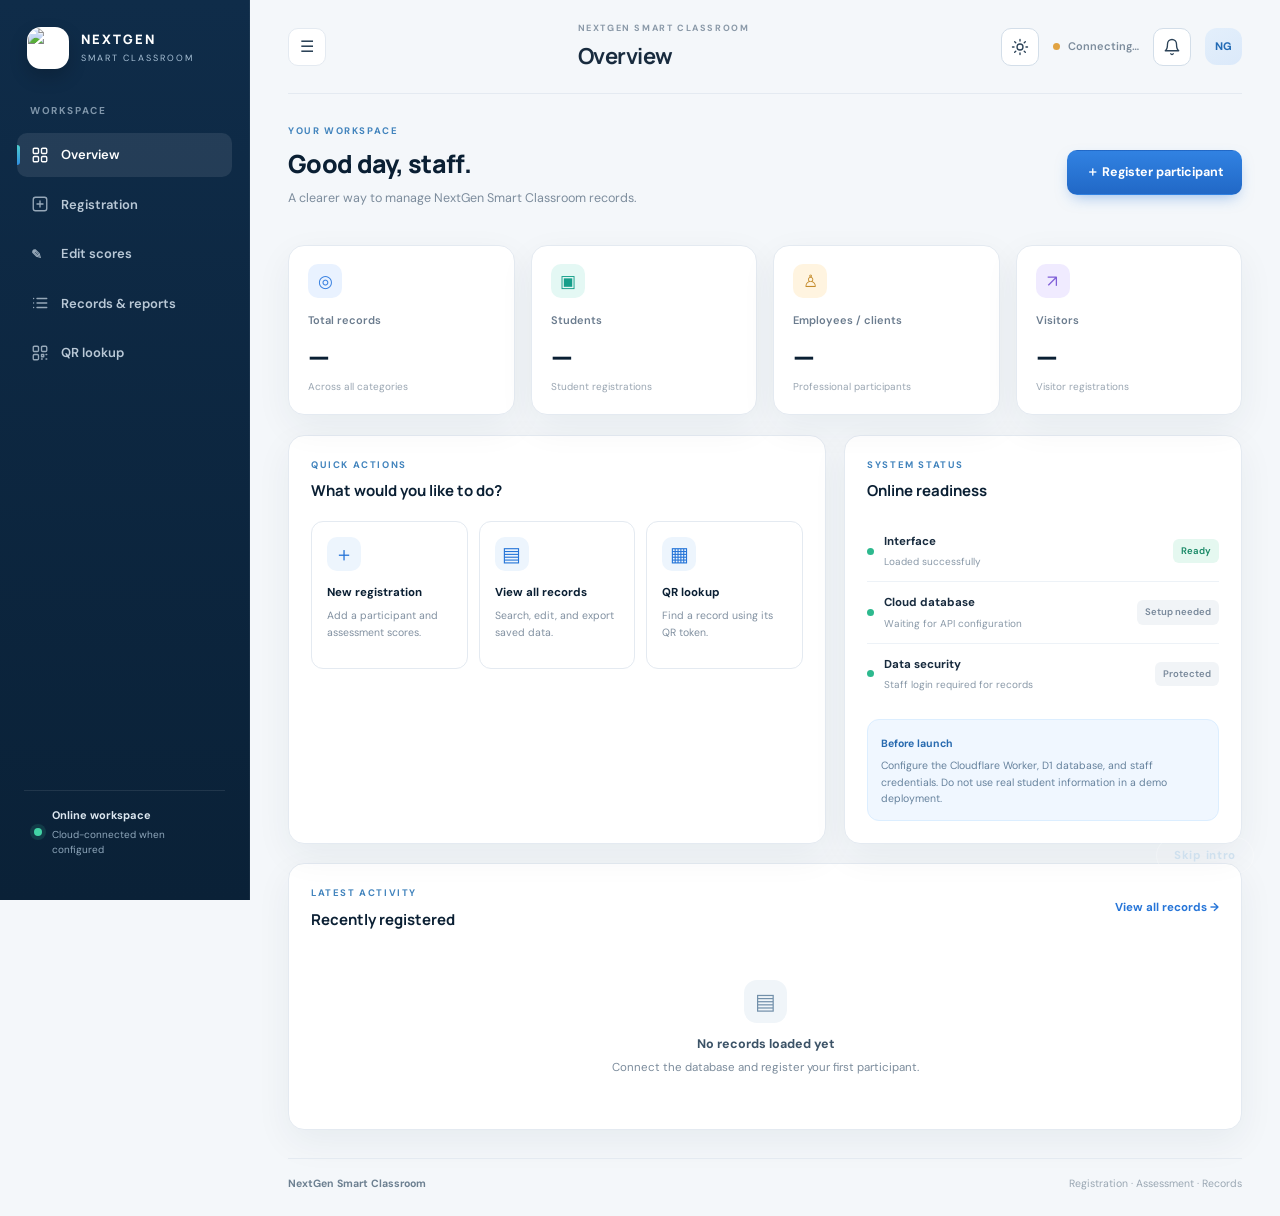
==== public/index.html @ eb4c892c "Add files via upload" ====
<!doctype html>
<html lang="en">
<head>
<meta charset="utf-8">
<meta name="viewport" content="width=device-width,initial-scale=1,viewport-fit=cover">
<meta name="theme-color" content="#0b2b4c">
<link rel="manifest" href="/manifest.json">
<link rel="apple-touch-icon" href="/nextgen.jpg">
<meta name="mobile-web-app-capable" content="yes">
<meta name="apple-mobile-web-app-capable" content="yes">
<meta name="apple-mobile-web-app-status-bar-style" content="black-translucent">
<meta name="apple-mobile-web-app-title" content="NextGen">
<meta name="description" content="NextGen Smart Classroom — a streamlined classroom platform for participant registration, secure QR identification, and organized learning records.">
<title>NextGen Smart Classroom | Smart Learning, Simplified</title>
<link rel="icon" type="image/png" href="/nextgen.jpg">
<link rel="preconnect" href="https://fonts.googleapis.com">
<link rel="preconnect" href="https://fonts.gstatic.com" crossorigin>
<link rel="stylesheet" href="https://fonts.googleapis.com/css2?family=DM+Sans:wght@400;500;600;700&family=Manrope:wght@400;500;600;700;800&display=swap">

<!-- Theme init: runs before styles paint to avoid a flash of light theme -->
<script>
(function(){
  try{
    var saved = localStorage.getItem('ng-theme');
    var prefersDark = window.matchMedia && window.matchMedia('(prefers-color-scheme: dark)').matches;
    document.documentElement.setAttribute('data-theme', saved || (prefersDark ? 'dark' : 'light'));
  }catch(e){}
})();
</script>

<style>
/* ============================================================
   NextGen Smart Classroom — merged styles + dark/light theme
   Design concept: "Smart Learning, Simplified."
   ============================================================ */

/* ------------------------------------------------------------
   1. DESIGN TOKENS
   ------------------------------------------------------------ */
:root{
  color-scheme:light;

  --navy-900:#0a1f33;
  --navy-800:#102c48;
  --navy-700:#163d60;
  --navy-600:#1d4b74;
  --blue-600:#2168c6;
  --blue-500:#2675d8;
  --blue-400:#4a92ea;
  --cyan-500:#3bc5ce;
  --teal-600:#12876d;
  --teal-500:#17b393;

  --navy:#102c48;
  --navy2:#163d60;
  --blue:#2675d8;
  --cyan:#3bc5ce;
  --green:#159a77;

  --ink:#182b3e;
  --ink-700:#2c4358;
  --ink-500:#5b7084;
  --muted:#7c8c9c;
  --muted-soft:#94a3b1;
  --line:#e4eaf1;
  --line-soft:#edf2f7;
  --line-strong:#d3dee9;
  --bg:#f4f7fa;
  --surface:#ffffff;
  --white:#fff;

  --r-sm:9px;
  --r-md:12px;
  --r-lg:16px;
  --r-xl:20px;
  --r-2xl:26px;

  --shadow-xs:0 1px 2px rgba(16,44,72,.05);
  --shadow-sm:0 4px 14px -6px rgba(16,44,72,.14);
  --shadow-md:0 12px 30px -14px rgba(16,44,72,.22);
  --shadow-lg:0 26px 50px -26px rgba(16,44,72,.32);
  --shadow-xl:0 34px 64px -30px rgba(10,35,60,.40);
  --shadow:0 12px 36px rgba(21,48,75,.06);

  --ease:cubic-bezier(.22,.61,.36,1);
  --ease-out:cubic-bezier(.16,1,.3,1);
  --t-fast:.16s var(--ease);
  --t-base:.26s var(--ease);
  --t-slow:.42s var(--ease);

  --gutter:clamp(18px,4.2vw,44px);
  --shell-max:1240px;
}

/* ------------------------------------------------------------
   2. BASE
   ------------------------------------------------------------ */
*,*::before,*::after{box-sizing:border-box}

html{-webkit-text-size-adjust:100%;scroll-behavior:smooth}

body{
  margin:0;
  background:var(--bg);
  color:var(--ink);
  font-family:'DM Sans',-apple-system,BlinkMacSystemFont,'Segoe UI',Arial,sans-serif;
  font-size:14px;
  line-height:1.5;
  -webkit-font-smoothing:antialiased;
  text-rendering:optimizeLegibility;
  overflow-x:hidden;
}

h1,h2,h3,h4,p{margin-top:0}
img,svg{max-width:100%;display:block}

a{color:inherit;transition:color var(--t-fast)}

button,input,select,textarea{font:inherit;color:inherit}
button{cursor:pointer;background:none;border:0;padding:0}

:focus-visible{
  outline:2px solid var(--blue-400);
  outline-offset:2px;
  border-radius:4px;
}

.hidden{display:none!important}

html.theme-transitioning body,
html.theme-transitioning .landing,
html.theme-transitioning .sidebar,
html.theme-transitioning .topbar,
html.theme-transitioning .landing-header,
html.theme-transitioning .panel,
html.theme-transitioning .stat-card,
html.theme-transitioning .category-card,
html.theme-transitioning .feature-card,
html.theme-transitioning .step,
html.theme-transitioning .quick-card,
html.theme-transitioning .stats-band,
html.theme-transitioning .mock-window,
html.theme-transitioning .mock-record,
html.theme-transitioning .btn,
html.theme-transitioning input,
html.theme-transitioning select,
html.theme-transitioning textarea{
  transition:background-color .28s ease, color .28s ease, border-color .28s ease !important;
}

/* ------------------------------------------------------------
   3. UTILITIES
   ------------------------------------------------------------ */
.muted{color:var(--muted);line-height:1.65;font-size:12.5px}

.section-kicker,.eyebrow,.nav-label{
  font-size:10px;
  font-weight:700;
  letter-spacing:1.6px;
  text-transform:uppercase;
  color:#879aab;
}
.section-kicker{color:#4284bd;font-size:9.5px;margin-bottom:8px}

.pill{
  display:inline-flex;
  align-items:center;
  gap:9px;
  background:#e9f6f9;
  color:#2f7288;
  border:1px solid #d7eef1;
  border-radius:30px;
  padding:9px 14px;
  font-size:9.5px;
  letter-spacing:1.3px;
  font-weight:700;
  text-transform:uppercase;
  margin-bottom:24px;
}

.status-dot{
  display:block;
  width:8px;height:8px;
  border-radius:50%;
  background:#42d3a6;
  box-shadow:0 0 0 4px rgba(66,211,166,.14);
  flex:none;
  animation:pulse 2.4s ease-in-out infinite;
}
@keyframes pulse{
  0%,100%{box-shadow:0 0 0 4px rgba(66,211,166,.14)}
  50%{box-shadow:0 0 0 7px rgba(66,211,166,.06)}
}

/* ------------------------------------------------------------
   4. BRAND / LOGO
   ------------------------------------------------------------ */
.brand-mark{
  width:42px;height:42px;
  border-radius:14px;
  background:#fff;
  display:grid;place-items:center;
  overflow:hidden;
  box-shadow:0 8px 18px rgba(0,0,0,.18);
  flex:none;
  border:1px solid rgba(255,255,255,.15);
  transition:transform var(--t-base);
}
.brand-mark img{
  width:100%;
  height:100%;
  object-fit:cover;
  display:block;
}
a.brand:hover .brand-mark,
.landing-brand:hover .brand-mark{transform:scale(1.04) rotate(-2deg)}

/* ------------------------------------------------------------
   5. THEME TOGGLE
   ------------------------------------------------------------ */
.theme-toggle{
  width:38px;height:38px;
  border-radius:10px;
  border:1px solid var(--line-strong);
  background:var(--surface);
  color:var(--ink-700);
  display:grid;place-items:center;
  cursor:pointer;
  flex:none;
  transition:background var(--t-fast),border-color var(--t-fast),color var(--t-fast);
}
.theme-toggle:hover{background:#f4f8fc;border-color:#c5d5e3;color:var(--blue-600)}
.theme-toggle:active{transform:scale(.94)}
.theme-toggle svg{
  width:18px;height:18px;
  display:block;
  transition:transform .35s var(--ease-out);
}
.theme-toggle:hover svg{transform:rotate(15deg)}
.theme-toggle .icon-moon{display:none}
[data-theme="dark"] .theme-toggle .icon-sun{display:none}
[data-theme="dark"] .theme-toggle .icon-moon{display:block}
[data-theme="dark"] .theme-toggle:hover{background:#152739;border-color:#3a5570;color:#7bb6f5}

/* ------------------------------------------------------------
   6. APP SHELL — SIDEBAR
   ------------------------------------------------------------ */
.app-shell{min-height:100vh}

.sidebar{
  width:250px;
  position:fixed;
  inset:0 auto 0 0;
  background:linear-gradient(180deg,#0f2c49 0%,#0a2137 100%);
  color:#fff;
  padding:27px 17px;
  display:flex;
  flex-direction:column;
  z-index:60;
  border-right:1px solid rgba(255,255,255,.05);
}

.brand{
  display:flex;
  gap:12px;
  align-items:center;
  color:#fff;
  text-decoration:none;
  padding:0 10px 34px;
  transition:opacity var(--t-fast);
}
.brand:hover{opacity:.88}

.brand b{display:block;letter-spacing:1.8px;font:800 13px Manrope}
.brand small{display:block;font-size:9px;letter-spacing:2px;color:#a9c1d6;margin-top:4px}

.nav-label{padding:0 13px 12px;color:#7f95a9}

.nav-link{
  display:flex;
  align-items:center;
  gap:12px;
  width:100%;
  color:#b9c8d6;
  padding:12px 14px;
  border-radius:10px;
  text-align:left;
  margin:3px 0;
  font-weight:600;
  font-size:13px;
  transition:background var(--t-fast),color var(--t-fast),box-shadow var(--t-fast);
  position:relative;
}
.nav-link .icon{
  width:18px;height:18px;flex:none;opacity:.8;
  transition:opacity var(--t-fast),transform var(--t-fast);
}
.nav-link:hover{color:#fff;background:rgba(255,255,255,.07)}
.nav-link:hover .icon{opacity:1}
.nav-link:active{transform:scale(.985)}
.nav-link.active{color:#fff;background:rgba(255,255,255,.09)}
.nav-link.active .icon{opacity:1}
.nav-link.active::before{
  content:'';
  position:absolute;
  left:0;top:50%;
  transform:translateY(-50%);
  width:3px;height:20px;
  border-radius:0 3px 3px 0;
  background:linear-gradient(180deg,#4ed0d0,#2f8ee0);
}

.sidebar-bottom{margin-top:auto}

.secure-note{
  display:flex;
  align-items:center;
  gap:10px;
  margin:0 7px 16px;
  padding:16px 10px 0;
  border-top:1px solid rgba(255,255,255,.09);
  color:#dce7f0;
}
.secure-note b,.secure-note small{display:block}
.secure-note b{font-size:11px}
.secure-note small{font-size:10px;color:#8fa7bb;margin-top:4px}

.logout{border-top:1px solid rgba(255,255,255,.09);border-radius:0}

/* ------------------------------------------------------------
   7. APP SHELL — MAIN + TOPBAR
   ------------------------------------------------------------ */
.main-area{
  margin-left:250px;
  min-height:100vh;
  padding:0 38px 24px;
  max-width:1800px;
}

.topbar{
  min-height:94px;
  border-bottom:1px solid var(--line);
  display:flex;
  align-items:center;
  justify-content:space-between;
  gap:14px;
  margin-bottom:30px;
}
.eyebrow{font-size:9px;color:#8a99a8;margin-bottom:6px}
.topbar h1{font:700 22px Manrope;margin:0;letter-spacing:-.5px}

.topbar-right{display:flex;align-items:center;gap:14px}

.connection{
  display:flex;align-items:center;gap:8px;
  color:var(--muted);font-size:11px;font-weight:600;
}
.connection i{
  width:7px;height:7px;border-radius:50%;
  background:#e1a342;
  transition:background var(--t-base);
}
.connection i.online{background:#1db58c;box-shadow:0 0 0 3px rgba(29,181,140,.16)}

.avatar{
  width:37px;height:37px;
  border-radius:12px;
  background:linear-gradient(150deg,#e3effb,#dbe9fa);
  color:#236bb5;
  display:grid;place-items:center;
  font-weight:800;font-size:11px;
}

.mobile-only{display:none}

.icon-button{
  width:38px;height:38px;
  border-radius:10px;
  border:1px solid var(--line);
  background:#fff;
  color:var(--ink-700);
  display:grid;place-items:center;
  font-size:16px;
  transition:background var(--t-fast),border-color var(--t-fast);
}
.icon-button:hover{background:#f4f8fc;border-color:var(--line-strong)}

/* ------------------------------------------------------------
   8. BUTTONS
   ------------------------------------------------------------ */
.btn{
  display:inline-flex;
  align-items:center;
  justify-content:center;
  gap:10px;
  border-radius:10px;
  padding:12px 18px;
  font-weight:700;
  font-size:12.5px;
  border:1px solid transparent;
  text-decoration:none;
  white-space:nowrap;
  transition:transform var(--t-fast),box-shadow var(--t-fast),
             background var(--t-fast),border-color var(--t-fast),color var(--t-fast);
}
.btn:active{transform:translateY(1px) scale(.995)}

.btn.primary{
  background:linear-gradient(180deg,#3182e2,var(--blue-600));
  color:#fff;
  box-shadow:0 6px 16px -6px rgba(38,117,216,.55);
}
.btn.primary:hover{
  background:linear-gradient(180deg,#3a8cec,#1d61bd);
  transform:translateY(-1px);
  box-shadow:0 10px 22px -8px rgba(38,117,216,.6);
}

.btn.secondary{
  background:#fff;
  border-color:var(--line-strong);
  color:#3c566d;
}
.btn.secondary:hover{
  background:#f8fbfe;
  border-color:#a9c2d8;
  color:var(--navy-800);
}

.btn.full{width:100%}
.btn.small{padding:8px 13px;font-size:11.5px}

.text-button{
  color:var(--blue-500);
  font-weight:700;
  font-size:11.5px;
  transition:color var(--t-fast),transform var(--t-fast);
}
.text-button:hover{color:var(--blue-600);transform:translateX(2px)}

/* ------------------------------------------------------------
   9. PUBLIC LANDING — SHELL
   ------------------------------------------------------------ */
body:has(#appView.hidden) .sidebar,
body:has(#appView.hidden) .topbar{display:none}

body:has(#appView.hidden) .main-area{
  margin-left:0;
  max-width:none;
  padding:0;
}

.landing{
  min-height:100vh;
  padding:0 var(--gutter);
  background:
    radial-gradient(900px 420px at 88% -8%, rgba(59,197,206,.13), transparent 62%),
    radial-gradient(760px 400px at 2% 2%, rgba(38,117,216,.09), transparent 60%),
    linear-gradient(180deg,#f9fbfe 0%,#f4f7fa 46%,#f4f7fa 100%);
  position:relative;
  overflow:hidden;
}

.landing > *{
  width:min(var(--shell-max),100%);
  margin-inline:auto;
  position:relative;
  z-index:1;
}

.landing-header{
  position:sticky;
  top:0;
  z-index:50;
  display:flex;
  align-items:center;
  gap:18px;
  margin:0 calc(-1 * var(--gutter));
  padding:13px max(var(--gutter),calc((100vw - var(--shell-max)) / 2));
  background:rgba(249,251,254,.82);
  -webkit-backdrop-filter:blur(14px) saturate(150%);
  backdrop-filter:blur(14px) saturate(150%);
  border-bottom:1px solid rgba(226,234,242,.9);
  width:100vw!important;
  max-width:100vw!important;
  margin-inline:calc(50% - 50vw)!important;
}

.landing-brand{
  display:flex;
  align-items:center;
  gap:11px;
  text-decoration:none;
  color:inherit;
  transition:opacity var(--t-fast);
}
.landing-brand:hover{opacity:.88}
.landing-brand .brand-mark{width:38px;height:38px;border-radius:12px;box-shadow:0 6px 14px -6px rgba(16,44,72,.45);border-color:rgba(16,44,72,.08)}
.landing-brand-text b{display:block;font:800 13px Manrope;letter-spacing:1.6px;color:var(--navy-800)}
.landing-brand-text small{display:block;font-size:8.5px;letter-spacing:1.9px;color:#8ba0b4;margin-top:3px;font-weight:600}

.landing-nav{
  display:flex;
  align-items:center;
  gap:2px;
  margin-left:auto;
}
.landing-nav a{
  position:relative;
  padding:9px 14px;
  border-radius:8px;
  font-size:12.5px;
  font-weight:600;
  color:#4c6276;
  text-decoration:none;
  transition:background var(--t-fast),color var(--t-fast);
}
.landing-nav a::after{
  content:'';
  position:absolute;
  left:14px;right:14px;bottom:5px;
  height:2px;
  border-radius:2px;
  background:var(--blue-500);
  transform:scaleX(0);
  transform-origin:left;
  transition:transform var(--t-base);
}
.landing-nav a:hover{background:#eaf2fa;color:var(--navy-800)}
.landing-nav a:hover::after{transform:scaleX(1)}

.landing-header .btn.primary{
  background:linear-gradient(180deg,#173f63,#0e2b46);
  box-shadow:0 8px 18px -10px rgba(16,44,72,.7);
  padding:9px 15px;
  font-size:12px;
}
.landing-header .btn.primary:hover{background:linear-gradient(180deg,#1d4a72,#12314f)}

/* ------------------------------------------------------------
   10. LANDING — HERO
   ------------------------------------------------------------ */
.hero{
  display:grid;
  grid-template-columns:1.02fr .98fr;
  gap:clamp(34px,5vw,68px);
  align-items:center;
  padding:clamp(46px,7vw,90px) 0 clamp(54px,7vw,86px);
  position:relative;
}

.hero::before,
.hero::after{
  content:'';
  position:absolute;
  border-radius:50%;
  filter:blur(70px);
  pointer-events:none;
  z-index:0;
}
.hero::before{
  width:460px;height:460px;
  left:-160px;top:-100px;
  background:radial-gradient(circle,rgba(59,197,206,.28),transparent 70%);
  animation:orb 16s ease-in-out infinite;
}
.hero::after{
  width:520px;height:520px;
  right:-180px;bottom:-160px;
  background:radial-gradient(circle,rgba(38,117,216,.22),transparent 70%);
  animation:orb 20s ease-in-out reverse infinite;
}
@keyframes orb{
  0%,100%{transform:translate(0,0) scale(1)}
  50%{transform:translate(24px,-20px) scale(1.08)}
}

.hero > *{position:relative;z-index:1}

.hero-title{
  font:800 clamp(2.3rem,4.6vw,3.85rem)/1.06 Manrope;
  letter-spacing:-2px;
  margin:0 0 20px;
  color:var(--navy-900);
}
.hero-title em{
  font-style:normal;
  color:var(--blue-500);
  background:linear-gradient(180deg,transparent 62%,rgba(59,197,206,.28) 62%,rgba(59,197,206,.28) 92%,transparent 92%);
  background-repeat:no-repeat;
  background-size:100% 100%;
}

.hero-text{
  max-width:520px;
  font-size:clamp(13.5px,1.4vw,15.5px);
  line-height:1.75;
  color:var(--ink-500);
  margin-bottom:30px;
}

.hero-actions{display:flex;flex-wrap:wrap;gap:12px}
.hero-actions .btn{padding:13px 22px;font-size:13px}

.hero-points{
  display:flex;
  flex-wrap:wrap;
  gap:10px 24px;
  list-style:none;
  margin:32px 0 0;
  padding:0;
}
.hero-points li{
  display:flex;
  align-items:center;
  gap:8px;
  font-size:12.5px;
  font-weight:500;
  color:var(--ink-500);
}
.hero-points li::before{
  content:'✓';
  display:grid;place-items:center;
  width:18px;height:18px;
  border-radius:50%;
  background:#e3f8f2;
  color:var(--teal-600);
  font-size:10px;
  font-weight:800;
  flex:none;
}

.hero-visual{position:relative;isolation:isolate}
.hero-visual::before{
  content:'';
  position:absolute;
  inset:-16% -12% -20% -8%;
  background:
    radial-gradient(circle at 62% 38%, rgba(59,197,206,.22), transparent 62%),
    radial-gradient(circle at 28% 82%, rgba(38,117,216,.18), transparent 60%);
  filter:blur(4px);
  z-index:-1;
}
.hero-visual::after{
  content:'';
  position:absolute;
  inset:8% 4% 8% 8%;
  background-image:radial-gradient(rgba(38,117,216,.14) 1px,transparent 1px);
  background-size:16px 16px;
  border-radius:24px;
  z-index:-1;
  mask-image:radial-gradient(circle at center,#000 30%,transparent 72%);
  -webkit-mask-image:radial-gradient(circle at center,#000 30%,transparent 72%);
}

.mock-window{
  position:relative;
  z-index:1;
  background:#fff;
  border:1px solid #e3ebf3;
  border-radius:var(--r-xl);
  overflow:hidden;
  box-shadow:var(--shadow-xl);
}

.mock-window-bar{
  display:flex;
  align-items:center;
  gap:6px;
  padding:12px 16px;
  background:#fbfdff;
  border-bottom:1px solid #eef3f8;
}
.dot{width:8px;height:8px;border-radius:50%;background:#e0e8f0}
.dot:nth-child(1){background:#f4c1c1}
.dot:nth-child(2){background:#f6dfb4}
.dot:nth-child(3){background:#bfe8d4}
.mock-window-title{
  margin-left:10px;
  font-size:10.5px;
  font-weight:700;
  letter-spacing:.4px;
  color:#94a6b7;
}

.mock-window-body{
  padding:18px;
  display:grid;
  gap:12px;
}

.mock-record{
  display:flex;
  align-items:center;
  gap:12px;
  padding:12px;
  border:1px solid var(--line-soft);
  border-radius:var(--r-md);
  background:#fff;
  transition:transform var(--t-base),box-shadow var(--t-base);
}
.mock-record:hover{transform:translateY(-2px);box-shadow:var(--shadow-sm)}

.mock-avatar{
  width:34px;height:34px;
  border-radius:11px;
  background:#e7f1fe;
  color:#2a6fc4;
  display:grid;place-items:center;
  font:800 11px Manrope;
  flex:none;
}
.mock-avatar--alt{background:#eeeffd;color:#6a5fd0}

.mock-record-lines{flex:1;display:grid;gap:7px}
.mock-record-lines span{display:block;height:8px;border-radius:5px;background:#eff3f8}
.mock-record-lines .l1{width:62%;background:#e3eaf2}
.mock-record-lines .l2{width:38%}

.mock-badge{
  font-size:9px;
  font-weight:800;
  letter-spacing:.5px;
  padding:5px 8px;
  border-radius:6px;
  background:#e8f8f3;
  color:#158a6d;
  text-transform:uppercase;
  white-space:nowrap;
}
.mock-badge--blue{background:#eaf2ff;color:#2f6fc4}

.mock-qr{
  display:grid;
  place-items:center;
  padding:14px;
  border:1px dashed #dbe6f1;
  border-radius:var(--r-md);
  background:#f8fbff;
}
.mock-qr svg{width:84px;height:84px}

.mock-float{
  position:absolute;
  z-index:2;
  display:flex;
  align-items:center;
  gap:8px;
  padding:10px 14px;
  background:#fff;
  border:1px solid #e6eef6;
  border-radius:11px;
  box-shadow:0 16px 34px -16px rgba(15,45,75,.3);
  font-size:10.5px;
  font-weight:700;
  color:#33506b;
  white-space:nowrap;
}
.mock-float--a{right:-4px;bottom:32px;animation:floaty 7s ease-in-out infinite}
.mock-float--b{left:-12px;top:16%;animation:floaty 8.5s ease-in-out .9s infinite}

.mock-check{
  width:18px;height:18px;
  border-radius:50%;
  background:#e3f8f2;
  color:var(--teal-600);
  display:grid;place-items:center;
  font-size:10px;font-weight:800;
  flex:none;
}

@keyframes floaty{
  0%,100%{transform:translateY(0)}
  50%{transform:translateY(-7px)}
}

/* ------------------------------------------------------------
   11. STATS BAND
   ------------------------------------------------------------ */
.stats-band{
  display:grid;
  grid-template-columns:repeat(4,minmax(0,1fr));
  gap:0;
  background:#fff;
  border:1px solid var(--line);
  border-radius:var(--r-xl);
  box-shadow:var(--shadow-md);
  overflow:hidden;
  margin-bottom:clamp(20px,4vw,36px);
}
.band-stat{
  padding:26px 24px;
  text-align:center;
  border-right:1px solid var(--line-soft);
  transition:background var(--t-base);
}
.band-stat:last-child{border-right:0}
.band-stat:hover{background:#fafcfe}
.band-stat strong{
  display:block;
  font:800 clamp(1.5rem,2.4vw,1.9rem) Manrope;
  letter-spacing:-1px;
  color:var(--navy-800);
  margin-bottom:4px;
}
.band-stat span{
  font-size:11.5px;
  color:var(--muted);
  font-weight:500;
}

/* ------------------------------------------------------------
   12. LANDING — SECTIONS
   ------------------------------------------------------------ */
.landing-section{padding:clamp(46px,6.5vw,84px) 0;position:relative}

.section-head{max-width:680px;margin-bottom:clamp(26px,3.6vw,42px)}
.section-head h2{
  font:800 clamp(1.5rem,2.7vw,2.1rem)/1.2 Manrope;
  letter-spacing:-1.1px;
  color:var(--navy-900);
  margin:0 0 12px;
}
.section-head .muted{font-size:13px;max-width:600px;margin:0}
.section-head::before{
  content:'';
  display:inline-block;
  width:36px;height:2px;
  border-radius:2px;
  background:linear-gradient(90deg,var(--blue-500),var(--cyan-500));
  margin-bottom:16px;
}

.category-grid{
  display:grid;
  grid-template-columns:repeat(3,minmax(0,1fr));
  gap:20px;
}

.category-card{
  position:relative;
  display:flex;
  flex-direction:column;
  background:#fff;
  border:1px solid var(--line);
  border-radius:var(--r-xl);
  padding:28px 26px 24px;
  overflow:hidden;
  transition:transform var(--t-base),box-shadow var(--t-base),border-color var(--t-base);
}
.category-card::before{
  content:'';
  position:absolute;
  inset:0 0 auto;
  height:3px;
  background:linear-gradient(90deg,var(--blue-500),var(--cyan-500));
  transform:scaleX(0);
  transform-origin:left;
  transition:transform var(--t-slow) var(--ease-out);
}
.category-card::after{
  content:'';
  position:absolute;
  right:-60px;bottom:-60px;
  width:160px;height:160px;
  border-radius:50%;
  background:radial-gradient(circle,rgba(38,117,216,.06),transparent 70%);
  transition:transform var(--t-slow) var(--ease-out);
}
.category-card:hover{
  transform:translateY(-5px);
  border-color:#d6e3f0;
  box-shadow:var(--shadow-lg);
}
.category-card:hover::before{transform:scaleX(1)}
.category-card:hover::after{transform:scale(1.15)}
.category-card:focus-within{
  border-color:#b9d3ea;
  box-shadow:0 0 0 4px rgba(38,117,216,.12);
}

.category-icon{
  width:52px;height:52px;
  border-radius:15px;
  display:grid;place-items:center;
  margin-bottom:20px;
  transition:transform var(--t-base);
}
.category-card:hover .category-icon{transform:translateY(-2px) scale(1.04)}
.category-icon svg{width:24px;height:24px}
.category-icon--blue{background:linear-gradient(150deg,#e9f2ff,#dfeaff);color:#2f76cf}
.category-icon--teal{background:linear-gradient(150deg,#e4f8f4,#dcf4ee);color:#12a087}
.category-icon--violet{background:linear-gradient(150deg,#f1ecff,#e9e1ff);color:#7b5fd2}

.category-card h3{
  font:700 16.5px Manrope;
  letter-spacing:-.3px;
  color:var(--navy-900);
  margin:0 0 10px;
}
.category-card p{
  font-size:12.8px;
  line-height:1.68;
  color:var(--muted);
  margin:0 0 22px;
}

.category-link{
  margin-top:auto;
  display:inline-flex;
  align-items:center;
  gap:8px;
  align-self:flex-start;
  font-size:12.5px;
  font-weight:700;
  color:var(--blue-500);
  text-decoration:none;
  border-radius:6px;
  transition:color var(--t-fast),gap var(--t-fast);
  position:relative;
  z-index:1;
}
.category-link span{transition:transform var(--t-base)}
.category-link:hover{color:var(--blue-600);gap:12px}
.category-link:hover span{transform:translateX(2px)}

.feature-grid{
  display:grid;
  grid-template-columns:repeat(4,minmax(0,1fr));
  gap:18px;
}

.feature-card{
  background:#fff;
  border:1px solid var(--line);
  border-radius:var(--r-lg);
  padding:24px 22px;
  transition:transform var(--t-base),box-shadow var(--t-base),border-color var(--t-base);
  position:relative;
  overflow:hidden;
}
.feature-card::before{
  content:'';
  position:absolute;
  inset:auto -20px -30px auto;
  width:120px;height:120px;
  border-radius:50%;
  background:radial-gradient(circle,rgba(59,197,206,.08),transparent 70%);
  opacity:0;
  transition:opacity var(--t-base);
}
.feature-card:hover{
  transform:translateY(-3px);
  border-color:#dbe6f1;
  box-shadow:var(--shadow-md);
}
.feature-card:hover::before{opacity:1}

.feature-icon{
  width:44px;height:44px;
  border-radius:13px;
  display:grid;place-items:center;
  background:linear-gradient(150deg,#eaf3fe,#e6f7f8);
  color:var(--blue-500);
  margin-bottom:16px;
  transition:transform var(--t-base);
}
.feature-icon svg{width:20px;height:20px}
.feature-card:hover .feature-icon{transform:scale(1.05)}

.feature-card h3{
  font:700 13.5px Manrope;
  color:var(--navy-900);
  margin:0 0 8px;
  letter-spacing:-.2px;
}
.feature-card p{
  font-size:12px;
  line-height:1.65;
  color:var(--muted);
  margin:0;
}

.steps{
  display:grid;
  grid-template-columns:repeat(3,minmax(0,1fr));
  gap:20px;
  list-style:none;
  margin:0;
  padding:0;
}

.step{
  position:relative;
  background:#fff;
  border:1px solid var(--line);
  border-radius:var(--r-lg);
  padding:28px 24px;
  transition:transform var(--t-base),box-shadow var(--t-base),border-color var(--t-base);
}
.step:hover{transform:translateY(-3px);border-color:#dbe6f1;box-shadow:var(--shadow-md)}

.step-num{
  width:42px;height:42px;
  border-radius:13px;
  display:grid;place-items:center;
  background:linear-gradient(140deg,var(--navy-700),var(--blue-500));
  color:#fff;
  font:800 16px Manrope;
  margin-bottom:18px;
  box-shadow:0 10px 20px -12px rgba(22,61,96,.9);
}

.step h3{
  font:700 14px Manrope;
  color:var(--navy-900);
  margin:0 0 8px;
  letter-spacing:-.2px;
}
.step p{font-size:12.2px;line-height:1.65;color:var(--muted);margin:0}

.step:not(:last-child)::after{
  content:'';
  position:absolute;
  top:49px;
  left:100%;
  width:20px;
  border-top:2px dashed var(--line-strong);
  pointer-events:none;
}

.cta-banner{
  position:relative;
  display:grid;
  grid-template-columns:1.4fr auto;
  gap:24px;
  align-items:center;
  padding:clamp(28px,4vw,44px) clamp(24px,4vw,44px);
  margin:clamp(20px,4vw,36px) 0 clamp(30px,5vw,56px);
  background:
    radial-gradient(600px 260px at 92% 20%, rgba(59,197,206,.22), transparent 60%),
    linear-gradient(135deg,#123a5c 0%,#0e2c47 60%,#0a2137 100%);
  border-radius:var(--r-2xl);
  overflow:hidden;
  box-shadow:var(--shadow-xl);
}
.cta-banner::before{
  content:'';
  position:absolute;
  inset:-50% -10% auto auto;
  width:380px;height:380px;
  border-radius:50%;
  background:radial-gradient(closest-side,rgba(59,197,206,.28),transparent);
  pointer-events:none;
}
.cta-banner h2{
  color:#fff;
  font:800 clamp(1.35rem,2.4vw,1.85rem)/1.2 Manrope;
  letter-spacing:-.8px;
  margin:0 0 10px;
}
.cta-banner p{
  color:#a9c2d6;
  font-size:13px;
  line-height:1.6;
  margin:0;
  max-width:520px;
}
.cta-banner .btn{
  background:#fff;
  color:var(--navy-800);
  box-shadow:0 12px 24px -12px rgba(0,0,0,.5);
}
.cta-banner .btn:hover{background:#f3f8fd;transform:translateY(-2px)}

.staff-section{
  display:grid;
  grid-template-columns:1.05fr .95fr;
  gap:clamp(28px,4vw,56px);
  align-items:center;
  padding:clamp(30px,4.4vw,54px);
  border-radius:var(--r-2xl);
  background:linear-gradient(155deg,#0f2c49 0%,#10395c 55%,#0d3f63 100%);
  box-shadow:var(--shadow-xl);
  position:relative;
  overflow:hidden;
  margin:0 0 clamp(10px,3vw,28px);
}
.staff-section::before{
  content:'';
  position:absolute;
  inset:auto -12% -46% 26%;
  height:78%;
  background:radial-gradient(closest-side,rgba(59,197,206,.24),transparent);
  pointer-events:none;
}
.staff-section::after{
  content:'';
  position:absolute;
  inset:-34% 52% auto auto;
  width:340px;height:340px;
  background:radial-gradient(closest-side,rgba(38,117,216,.32),transparent);
  pointer-events:none;
}

.staff-copy{position:relative;z-index:1}
.staff-copy .section-kicker{color:#5fd2dd}
.staff-copy .section-kicker::before{display:none}
.staff-copy h2{
  color:#fff;
  font:800 clamp(1.5rem,2.8vw,2rem)/1.2 Manrope;
  letter-spacing:-1px;
  margin:0 0 14px;
}
.staff-copy .muted{color:#adc4d8;font-size:13px;max-width:440px;margin:0}

.check-list{
  list-style:none;
  margin:26px 0 0;
  padding:0;
  display:grid;
  gap:12px;
}
.check-list li{
  display:flex;
  align-items:center;
  gap:11px;
  font-size:12.8px;
  font-weight:500;
  color:#cfe0ee;
}
.check-list li::before{
  content:'✓';
  display:grid;place-items:center;
  width:20px;height:20px;
  border-radius:50%;
  background:rgba(59,197,206,.18);
  color:#5fd2dd;
  font-size:10px;
  font-weight:800;
  flex:none;
}

.staff-section .login-card{
  position:relative;
  z-index:1;
  width:100%;
  max-width:420px;
  justify-self:end;
  padding:30px;
  border:0;
  border-radius:var(--r-lg);
  box-shadow:0 26px 50px -24px rgba(4,20,36,.7);
}

.landing-footer{
  padding:clamp(38px,5vw,52px) 0 28px;
  margin-top:clamp(46px,6vw,80px);
  border-top:1px solid var(--line);
}

.landing-footer-top{
  display:flex;
  justify-content:space-between;
  gap:clamp(26px,5vw,60px);
  flex-wrap:wrap;
}

.landing-footer-brand{
  display:flex;
  gap:14px;
  max-width:420px;
}
.landing-footer-brand .brand-mark{
  width:40px;height:40px;border-radius:13px;
  border-color:rgba(16,44,72,.1);
}
.landing-footer-brand b{display:block;font:800 11.5px Manrope;letter-spacing:1.6px;color:var(--navy-800)}
.landing-footer-brand p{font-size:12px;line-height:1.7;color:var(--muted);margin:8px 0 0}

.landing-footer-nav{display:flex;gap:clamp(34px,6vw,72px);flex-wrap:wrap}
.landing-footer-nav h4{
  font:700 10.5px Manrope;
  letter-spacing:1.3px;
  text-transform:uppercase;
  color:#8b9bab;
  margin:0 0 14px;
}
.landing-footer-nav a{
  display:block;
  font-size:12.5px;
  color:#4c6276;
  text-decoration:none;
  margin-bottom:10px;
  transition:color var(--t-fast),transform var(--t-fast);
}
.landing-footer-nav a:hover{color:var(--blue-500);transform:translateX(2px)}

.landing-footer-bottom{
  display:flex;
  justify-content:space-between;
  gap:14px;
  flex-wrap:wrap;
  margin-top:clamp(28px,4vw,42px);
  padding-top:20px;
  border-top:1px solid var(--line-soft);
  font-size:11px;
  color:#93a3b2;
}

@keyframes rise{
  from{opacity:0;transform:translateY(16px)}
  to{opacity:1;transform:none}
}

.hero-copy > *{animation:rise .62s var(--ease-out) both}
.hero-copy > *:nth-child(1){animation-delay:.04s}
.hero-copy > *:nth-child(2){animation-delay:.10s}
.hero-copy > *:nth-child(3){animation-delay:.16s}
.hero-copy > *:nth-child(4){animation-delay:.22s}
.hero-copy > *:nth-child(5){animation-delay:.28s}

.hero-visual{animation:rise .7s var(--ease-out) .18s both}
.stats-band{animation:rise .6s var(--ease-out) .3s both}

.category-card{animation:rise .55s var(--ease-out) both}
.category-card:nth-child(1){animation-delay:.06s}
.category-card:nth-child(2){animation-delay:.14s}
.category-card:nth-child(3){animation-delay:.22s}

.feature-card{animation:rise .55s var(--ease-out) both}
.feature-card:nth-child(1){animation-delay:.04s}
.feature-card:nth-child(2){animation-delay:.10s}
.feature-card:nth-child(3){animation-delay:.16s}
.feature-card:nth-child(4){animation-delay:.22s}

.cta-banner{animation:rise .6s var(--ease-out) both}

/* ------------------------------------------------------------
   14. DASHBOARD — PAGES
   ------------------------------------------------------------ */
.page{animation:appear .28s var(--ease-out)}
@keyframes appear{
  from{opacity:.4;transform:translateY(6px)}
  to{opacity:1;transform:none}
}

h2{font:800 25px Manrope;letter-spacing:-.7px;margin-bottom:8px;color:var(--navy-900)}
h3{font:700 15px Manrope;margin-bottom:5px;color:var(--navy-900)}

.welcome-row,.page-intro{
  display:flex;
  align-items:center;
  justify-content:space-between;
  gap:20px;
  margin-bottom:24px;
}
.welcome-row h2,.page-intro h2{margin:7px 0}

.stats-grid{
  display:grid;
  grid-template-columns:repeat(4,minmax(0,1fr));
  gap:16px;
  margin-bottom:20px;
}

.stat-card,.panel{
  background:#fff;
  border:1px solid var(--line);
  border-radius:var(--r-lg);
  box-shadow:var(--shadow);
}

.stat-card{
  position:relative;
  display:flex;
  flex-direction:column;
  padding:18px 19px 20px;
  min-height:148px;
  transition:transform var(--t-base),box-shadow var(--t-base),border-color var(--t-base);
}
.stat-card:hover{transform:translateY(-2px);box-shadow:var(--shadow-md);border-color:#dbe6f1}

.stat-icon{
  width:34px;height:34px;
  border-radius:10px;
  display:grid;place-items:center;
  font-size:17px;
  margin-bottom:14px;
}
.blue{background:#e9f2ff;color:#367fe0}
.teal{background:#e4f8f4;color:#159e8a}
.amber{background:#fff4e0;color:#c48b2b}
.violet{background:#f0ebff;color:#8060d8}

.stat-label{display:block;color:#6b7c8e;font-size:11px;font-weight:600;margin-bottom:8px}
.stat-card strong{display:block;font:800 28px Manrope;letter-spacing:-1px;margin-bottom:4px;color:var(--navy-900)}
.stat-card small{color:#9aa6b2;font-size:10px}

.content-grid{
  display:grid;
  grid-template-columns:1.15fr .85fr;
  gap:18px;
  margin-bottom:19px;
}

.panel{padding:22px}

.panel-heading{
  display:flex;
  justify-content:space-between;
  align-items:center;
  gap:12px;
  margin-bottom:20px;
}
.panel-heading h3{margin:6px 0 0}

.quick-grid{display:grid;grid-template-columns:repeat(3,minmax(0,1fr));gap:11px}

.quick-card{
  display:flex;
  flex-direction:column;
  align-items:flex-start;
  text-align:left;
  border:1px solid var(--line);
  border-radius:var(--r-md);
  background:#fff;
  padding:15px;
  min-height:148px;
  transition:transform var(--t-base),box-shadow var(--t-base),border-color var(--t-base);
}
.quick-card:hover{
  border-color:#9cc5e9;
  transform:translateY(-2px);
  box-shadow:var(--shadow-md);
}
.quick-icon{
  width:34px;height:34px;
  border-radius:10px;
  background:#edf5fd;
  color:var(--blue-500);
  display:grid;place-items:center;
  font-size:20px;
  margin-bottom:13px;
}
.quick-card b{font-size:11.5px;margin-bottom:7px;color:var(--navy-900)}
.quick-card small{font-size:10.5px;color:#8190a0;line-height:1.55}

.status-list > div{
  display:flex;
  align-items:center;
  gap:10px;
  padding:12px 0;
  border-bottom:1px solid var(--line-soft);
}
.status-list > div:last-child{border-bottom:0}

.status-bullet{
  width:7px;height:7px;
  border-radius:50%;
  background:#2db98e;
  flex:none;
}
.status-list b,.status-list small{display:block}
.status-list b{font-size:11.5px}
.status-list small{font-size:10px;color:#8a99a8;margin-top:4px}

.status-tag{
  margin-left:auto;
  border-radius:6px;
  background:#f1f4f7;
  padding:5px 8px;
  font-size:9.5px;
  font-weight:600;
  color:#78889a;
  white-space:nowrap;
}
.status-tag.ok{color:#168764;background:#e5f8f0}

.notice{
  background:#f0f7ff;
  border:1px solid #dceeff;
  border-radius:var(--r-md);
  padding:12px 13px;
  margin-top:15px;
}
.notice b{font-size:10.5px;color:#286aaf}
.notice p{font-size:10.5px;line-height:1.6;color:#66829d;margin:5px 0 0}
.notice.compact{margin-top:22px}

.recent-panel{margin-bottom:25px}

.empty-state{padding:30px 15px;text-align:center;color:var(--muted)}
.empty-symbol{
  width:43px;height:43px;
  border-radius:13px;
  display:grid;place-items:center;
  background:#f0f5f9;
  color:#7290aa;
  font-size:22px;
  margin:0 auto 12px;
}
.empty-state b{display:block;font-size:12.5px;color:#3c5367;margin-bottom:6px}
.empty-state p{font-size:11.5px;margin:0;line-height:1.55}

/* ------------------------------------------------------------
   15. FORMS
   ------------------------------------------------------------ */
.login-card{
  padding:30px;
  max-width:400px;
  width:100%;
}

.login-card h2,
.login-card h3{font-size:23px;margin:10px 0;letter-spacing:-.6px}
.login-card > .muted{margin-bottom:23px}

.login-card label,
.form-grid label,
.scan-card label{
  display:flex;
  flex-direction:column;
  gap:8px;
  color:#445a6e;
  font-size:11.5px;
  font-weight:700;
  margin-bottom:17px;
}

.login-card input,
.form-grid input,
.form-grid select,
.form-grid textarea,
.scan-card input,
.table-toolbar select,
.search-box input{
  width:100%;
  border:1px solid var(--line-strong);
  border-radius:var(--r-sm);
  padding:12px;
  background:#fff;
  color:#23384a;
  font-size:13px;
  outline:none;
  min-width:0;
  transition:border-color var(--t-fast),box-shadow var(--t-fast),background var(--t-fast);
}
.login-card input::placeholder,
.form-grid input::placeholder,
.form-grid textarea::placeholder,
.scan-card input::placeholder{color:#a8b5c1}

.login-card input:focus,
.form-grid input:focus,
.form-grid select:focus,
.form-grid textarea:focus,
.scan-card input:focus,
.search-box input:focus,
.table-toolbar select:focus{
  border-color:#71a9e1;
  box-shadow:0 0 0 3px rgba(44,125,211,.14);
  background:#fff;
}

.login-card .btn{margin-top:5px}

.microcopy{font-size:10.5px;line-height:1.6;color:#97a4b0;margin:15px 0 0}

.form-message{
  font-size:11.5px;
  color:#c14e4e;
  line-height:1.5;
  min-height:15px;
  margin:10px 0 0;
}
.form-message.success{color:#148462}

.required-note{font-size:10.5px;color:#8b9aa8}

.register-layout{
  display:grid;
  grid-template-columns:minmax(0,1fr) 285px;
  gap:18px;
  align-items:start;
}

.form-panel{padding:0}

.form-section{padding:23px 24px;border-bottom:1px solid var(--line-soft)}
.form-section:last-of-type{border-bottom:0}

.form-section-head{display:flex;gap:13px;align-items:flex-start;margin-bottom:22px}
.number-badge{
  width:29px;height:29px;
  display:grid;place-items:center;
  border-radius:9px;
  background:#eaf3fc;
  color:#2874c5;
  font-size:11px;
  font-weight:800;
  flex:none;
}
.form-section-head h3{margin:2px 0 6px}
.form-section-head p{margin:0;font-size:11.5px;color:#8997a5}

.form-grid{display:grid;grid-template-columns:repeat(2,minmax(0,1fr));gap:0 16px}
.form-grid label{margin-bottom:15px}
.form-grid label > span{color:#d15d5d}
.form-grid .wide{grid-column:1/-1}
.form-grid textarea{resize:vertical;line-height:1.55;font-family:inherit}

.field-hint{font-size:10.5px;color:#8997a5;margin:0}

.form-actions{display:flex;justify-content:flex-end;gap:10px;padding:18px 24px}

.qr-side{
  padding:22px;
  text-align:center;
  position:sticky;
  top:20px;
}
.qr-side > .section-kicker{text-align:left}

.qr-illustration{
  width:180px;height:180px;
  margin:23px auto 17px;
  border:1px dashed #cbd8e4;
  border-radius:var(--r-md);
  display:grid;place-items:center;
  background:#f8fafc;
  overflow:hidden;
}
.qr-illustration canvas,
.qr-illustration img{max-width:160px;max-height:160px}

.qr-placeholder{font-size:60px;color:#c4d4e1}

.qr-side h3{font-size:13px}
.qr-side > .muted{font-size:10.5px;line-height:1.6;margin-bottom:17px}

/* ------------------------------------------------------------
   16. TABLES & RECORDS
   ------------------------------------------------------------ */
.table-panel{padding:0;overflow:hidden}

.table-toolbar{
  display:flex;
  align-items:center;
  gap:10px;
  padding:16px;
  border-bottom:1px solid var(--line-soft);
  flex-wrap:wrap;
}

.search-box{
  display:flex;
  align-items:center;
  gap:8px;
  border:1px solid var(--line-strong);
  border-radius:var(--r-sm);
  padding:0 10px;
  flex:1;
  min-width:200px;
  color:#8496a6;
  transition:border-color var(--t-fast),box-shadow var(--t-fast);
}
.search-box:focus-within{border-color:#71a9e1;box-shadow:0 0 0 3px rgba(44,125,211,.14)}
.search-box input{border:0;box-shadow:none!important;padding:10px 0;font-size:12px}

.table-toolbar select{width:auto;min-width:140px;padding:10px;font-size:12px}

.export-actions{display:flex;gap:6px}

.table-wrap{overflow:auto;min-height:210px}

.data-table{width:100%;border-collapse:collapse;white-space:nowrap}
.data-table th{
  background:#f8fafc;
  color:#8493a1;
  text-align:left;
  font-size:9.5px;
  letter-spacing:.6px;
  text-transform:uppercase;
  padding:14px 15px;
  border-bottom:1px solid var(--line-soft);
}
.data-table td{
  padding:14px 15px;
  border-bottom:1px solid #f0f3f6;
  font-size:11.5px;
  color:#43586b;
}
.data-table tr{transition:background var(--t-fast)}
.data-table tbody tr:hover{background:#fafcfe}
.data-table tr:last-child td{border-bottom:0}
.data-table td b{display:block;color:#23384a;font-size:11.5px}
.data-table td small{display:block;color:#93a0ac;font-size:9.5px;margin-top:4px}

.category-chip{
  display:inline-block;
  border-radius:5px;
  padding:5px 8px;
  font-size:9.5px;
  font-weight:700;
  background:#edf5ff;
  color:#3674b5;
}
.category-chip.employee{background:#f2edff;color:#775ac2}
.category-chip.visitor{background:#e6f8f1;color:#178668}

.row-actions{display:flex;gap:5px}
.row-actions button{
  background:#fff;
  border:1px solid #e1e8ee;
  border-radius:6px;
  padding:6px 9px;
  color:#527089;
  font-size:10px;
  transition:border-color var(--t-fast),background var(--t-fast),color var(--t-fast);
}
.row-actions button:hover{border-color:#9ebbd2;background:#f8fbfd}
.row-actions .danger{color:#c0392b;background:#fdf2f2;border-color:#f5c6c6}
.row-actions .danger:hover{background:#fbeaea;border-color:#e9a9a9}
.row-actions button[data-view]{color:#2f76cf}

.table-footer{
  display:flex;
  justify-content:space-between;
  gap:10px;
  padding:12px 16px;
  background:#fbfcfd;
  border-top:1px solid var(--line-soft);
  color:#8b9aa8;
  font-size:10.5px;
}

/* ------------------------------------------------------------
   17. QR LOOKUP
   ------------------------------------------------------------ */
.scan-layout{
  display:grid;
  grid-template-columns:minmax(280px,.8fr) minmax(0,1.2fr);
  gap:18px;
}

.scan-card{text-align:center;padding:28px}

.scan-icon{
  width:54px;height:54px;
  display:grid;place-items:center;
  background:#eaf4ff;
  color:#2b79cc;
  border-radius:16px;
  font-size:30px;
  margin:0 auto 16px;
}
.scan-card h3{font-size:17px;margin-bottom:8px}
.scan-card > p{font-size:11.5px;color:#8795a4;line-height:1.6}
.scan-card label{text-align:left;margin:25px 0 15px}

.scan-result{min-height:270px;display:flex;align-items:center;justify-content:center}

.record-detail{width:100%;padding:5px}
.record-detail h3{font-size:18px}

.detail-grid{
  display:grid;
  grid-template-columns:repeat(2,minmax(0,1fr));
  gap:12px;
  margin-top:20px;
}
.detail-item{padding:12px;background:#f7f9fb;border-radius:var(--r-sm)}
.detail-item small{display:block;color:#8c9aa7;font-size:9.5px;margin-bottom:7px}
.detail-item b{font-size:12px;overflow-wrap:anywhere}

.camera-reader{
  width:100%;
  max-width:420px;
  margin:15px auto 0;
  overflow:hidden;
  border-radius:var(--r-md);
}
.camera-reader video{border-radius:var(--r-md)}
.camera-reader button{font-size:11px!important}

/* ------------------------------------------------------------
   18. TOAST & APP FOOTER
   ------------------------------------------------------------ */
.toast{
  position:fixed;
  bottom:24px;
  right:25px;
  background:var(--navy-800);
  color:#fff;
  padding:13px 18px;
  border-radius:11px;
  box-shadow:0 16px 34px -12px rgba(16,44,72,.55);
  font-size:12.5px;
  font-weight:500;
  opacity:0;
  pointer-events:none;
  transform:translateY(10px);
  transition:opacity var(--t-base),transform var(--t-base);
  z-index:200;
  max-width:min(340px,calc(100vw - 40px));
}
.toast.show{opacity:1;transform:none}

.footer{
  border-top:1px solid var(--line);
  padding-top:17px;
  display:flex;
  justify-content:space-between;
  gap:12px;
  color:#9aa7b3;
  font-size:10.5px;
  margin-top:28px;
}
.footer span:first-child{font-weight:700;color:#6d8091}

/* ------------------------------------------------------------
   19. RESPONSIVE
   ------------------------------------------------------------ */
@media (max-width:1280px){
  .feature-grid{grid-template-columns:repeat(2,minmax(0,1fr))}
}

@media (max-width:1200px){
  .main-area{padding:0 24px 22px}
  .sidebar{width:220px}
  .main-area{margin-left:220px}

  .stats-grid{grid-template-columns:repeat(2,minmax(0,1fr))}
  .content-grid{grid-template-columns:1fr}
  .register-layout{grid-template-columns:minmax(0,1fr) 245px}
  .quick-card{min-height:128px}

  .hero{gap:40px}
  .category-grid{gap:16px}
}

@media (max-width:980px){
  .landing-nav{display:none}
  .landing-header{gap:12px}
  .theme-toggle{margin-left:auto}
  .landing-header .btn.primary{margin-left:0}

  .hero{
    grid-template-columns:1fr;
    gap:44px;
    padding-top:clamp(34px,6vw,56px);
    text-align:left;
  }
  .hero-text{max-width:none}
  .hero-visual{max-width:520px;width:100%}
  .mock-float--b{left:-6px}

  .stats-band{grid-template-columns:repeat(2,minmax(0,1fr))}
  .band-stat:nth-child(2){border-right:0}
  .band-stat:nth-child(1),
  .band-stat:nth-child(2){border-bottom:1px solid var(--line-soft)}

  .category-grid{grid-template-columns:1fr}
  .category-card{padding:24px 22px}

  .steps{grid-template-columns:1fr;gap:14px}
  .step:not(:last-child)::after{display:none}
  .step{padding:24px 22px;display:grid;grid-template-columns:42px 1fr;column-gap:16px;align-items:start}
  .step-num{grid-row:span 2;margin-bottom:0}
  .step h3{margin-top:2px}

  .cta-banner{grid-template-columns:1fr;gap:20px}

  .staff-section{grid-template-columns:1fr;gap:30px}
  .staff-section .login-card{justify-self:stretch;max-width:none}
  .staff-copy .muted{max-width:none}
}

@media (max-width:800px){
  .sidebar{
    transform:translateX(-100%);
    transition:transform var(--t-base);
    width:250px;
    box-shadow:15px 0 40px rgba(16,44,72,.25);
  }
  .sidebar.open{transform:translateX(0)}

  .main-area{margin-left:0;padding:0 17px 20px}
  .mobile-only{display:grid}

  .topbar{min-height:80px;margin-bottom:22px;gap:12px}
  .topbar h1{font-size:19px}
  .topbar-right{margin-left:auto;gap:8px}
  .connection span{display:none}

  .register-layout{grid-template-columns:1fr}
  .qr-side{position:static;grid-row:1}
  .qr-illustration{width:145px;height:145px;margin:14px auto}
  .qr-illustration canvas,
  .qr-illustration img{max-width:130px;max-height:130px}
  .qr-side .notice{display:none}

  .form-section{padding:20px 17px}
  .form-actions{padding:15px 17px}

  .page-intro{align-items:flex-start}
  .page-intro > .btn{white-space:nowrap}

  .scan-layout{grid-template-columns:1fr}

  .table-toolbar{align-items:stretch}
  .search-box{flex-basis:100%}
  .table-toolbar select{flex:1}
  .export-actions{width:100%}
  .export-actions .btn{flex:1}

  .table-footer{flex-direction:column}

  .footer{font-size:9.5px}

  .quick-grid{grid-template-columns:1fr}
  .quick-card{min-height:auto}
  .quick-card small{max-width:300px}

  .stats-grid{gap:10px}
  .stat-card{padding:15px;min-height:132px}
  .stat-card strong{font-size:25px}
  .stat-label{font-size:10.5px}

  .welcome-row{align-items:flex-start}
  .welcome-row > .btn{font-size:10.5px;padding:10px 12px}
  .required-note{display:none}

  .landing-header{padding-block:11px}
  .landing-brand-text small{display:none}
  .hero{padding-bottom:clamp(38px,7vw,56px)}
  .hero-title{letter-spacing:-1.4px}
  .hero-actions .btn{flex:1;min-width:140px}
  .mock-float--a{right:-2px;bottom:20px}
  .mock-float--b{display:none}
  .landing-section{padding-block:clamp(38px,7vw,56px)}
  .staff-section{border-radius:var(--r-xl);padding:26px 20px}
  .landing-footer-bottom{font-size:10.5px}
}

@media (max-width:520px){
  .feature-grid{grid-template-columns:1fr}
  .landing-footer-nav{gap:32px}
  .landing-footer-brand{max-width:none}
  .landing-header .btn.primary{padding:8px 12px;font-size:11.5px}
  .stats-band{grid-template-columns:1fr}
  .band-stat{border-right:0!important;border-bottom:1px solid var(--line-soft)}
  .band-stat:last-child{border-bottom:0}
}

@media (max-width:420px){
  .main-area{padding-left:12px;padding-right:12px}

  .stats-grid{grid-template-columns:1fr 1fr}
  .stat-card{min-height:126px}

  .form-grid{grid-template-columns:1fr}
  .form-grid .wide{grid-column:auto}

  .welcome-row h2{font-size:22px}
  .welcome-row > .btn{max-width:120px}

  .topbar h1{font-size:17px}
  .topbar-right .avatar{width:32px;height:32px}
  .theme-toggle{width:34px;height:34px}

  .detail-grid{grid-template-columns:1fr 1fr}

  .hero-actions{flex-direction:column}
  .hero-actions .btn{width:100%}
  .hero-points{gap:8px 16px}
  .mock-window-body{padding:14px}
  .mock-qr svg{width:70px;height:70px}
}

@media (prefers-reduced-motion: reduce){
  html{scroll-behavior:auto}

  *,*::before,*::after{
    animation-duration:.001ms!important;
    animation-iteration-count:1!important;
    transition-duration:.001ms!important;
  }
  .mock-float--a,.mock-float--b{animation:none}
  .hero::before,.hero::after{animation:none}
  .status-dot{animation:none}
  .category-card:hover,
  .feature-card:hover,
  .step:hover,
  .stat-card:hover,
  .quick-card:hover,
  .mock-record:hover{transform:none}
  .btn:hover{transform:none}
  .theme-toggle:hover svg{transform:none}
}

/* ============================================================
   21. DARK THEME
   ============================================================ */
[data-theme="dark"]{
  color-scheme:dark;

  --navy-900:#eaf2fa;
  --navy-800:#c9dced;
  --navy-700:#9db8d2;
  --navy-600:#7a9cbb;
  --blue-600:#4d92ea;
  --blue-500:#5ea5f0;
  --blue-400:#82bbf5;
  --cyan-500:#4dd4dd;
  --teal-600:#2ccea2;
  --teal-500:#2ccea2;

  --ink:#e2ecf5;
  --ink-700:#c5d3e0;
  --ink-500:#95a8bb;
  --muted:#8a9fb2;
  --muted-soft:#6e8398;
  --line:#1c3044;
  --line-soft:#152739;
  --line-strong:#2c4257;
  --bg:#0a1725;
  --surface:#101f2f;
  --white:#101f2f;

  --shadow-xs:0 1px 2px rgba(0,0,0,.35);
  --shadow-sm:0 4px 14px -6px rgba(0,0,0,.5);
  --shadow-md:0 12px 30px -14px rgba(0,0,0,.6);
  --shadow-lg:0 26px 50px -26px rgba(0,0,0,.7);
  --shadow-xl:0 34px 64px -30px rgba(0,0,0,.8);
  --shadow:0 12px 36px rgba(0,0,0,.4);
}

[data-theme="dark"] ::-webkit-scrollbar{width:10px;height:10px}
[data-theme="dark"] ::-webkit-scrollbar-track{background:#0a1725}
[data-theme="dark"] ::-webkit-scrollbar-thumb{background:#2c4257;border-radius:5px}
[data-theme="dark"] ::-webkit-scrollbar-thumb:hover{background:#3a5570}

[data-theme="dark"] body{background:var(--bg);color:var(--ink)}
[data-theme="dark"] .landing{
  background:
    radial-gradient(900px 420px at 88% -8%, rgba(77,212,221,.10), transparent 62%),
    radial-gradient(760px 400px at 2% 2%, rgba(77,146,234,.08), transparent 60%),
    linear-gradient(180deg,#0a1725 0%,#0c1a2a 46%,#0c1a2a 100%);
}
[data-theme="dark"] .landing-header{
  background:rgba(10,23,37,.82);
  border-bottom-color:rgba(28,48,68,.9);
}
[data-theme="dark"] .landing-brand-text b{color:#eaf2fa}
[data-theme="dark"] .landing-brand-text small{color:#8a9fb2}
[data-theme="dark"] .landing-nav a{color:#b8c8d6}
[data-theme="dark"] .landing-nav a:hover{background:rgba(94,165,240,.12);color:#eaf2fa}
[data-theme="dark"] .landing-header .btn.primary{
  background:linear-gradient(180deg,#4d92ea,#3a7cd0);
  box-shadow:0 8px 18px -10px rgba(77,146,234,.7);
}

[data-theme="dark"] .hero::before{background:radial-gradient(circle,rgba(77,212,221,.15),transparent 70%)}
[data-theme="dark"] .hero::after{background:radial-gradient(circle,rgba(77,146,234,.13),transparent 70%)}
[data-theme="dark"] .hero-title{color:#f0f6fc}
[data-theme="dark"] .hero-title em{
  color:#7bb6f5;
  background:linear-gradient(180deg,transparent 62%,rgba(77,212,221,.18) 62%,rgba(77,212,221,.18) 92%,transparent 92%);
  background-repeat:no-repeat;
  background-size:100% 100%;
}
[data-theme="dark"] .hero-text{color:#a8bbc9}
[data-theme="dark"] .hero-points li{color:#a8bbc9}
[data-theme="dark"] .hero-points li::before{background:rgba(44,206,162,.18);color:#2ccea2}
[data-theme="dark"] .pill{
  background:rgba(77,212,221,.12);
  color:#6ddce4;
  border-color:rgba(77,212,221,.22);
}

[data-theme="dark"] .mock-window{background:#0f1e2d;border-color:#1c3044}
[data-theme="dark"] .mock-window-bar{background:#132436;border-bottom-color:#1c3044}
[data-theme="dark"] .mock-window-title{color:#8fa3b5}
[data-theme="dark"] .mock-record{background:#152739;border-color:#1c3044}
[data-theme="dark"] .mock-record-lines span{background:#1e3446}
[data-theme="dark"] .mock-record-lines .l1{background:#2a4257}
[data-theme="dark"] .mock-avatar{background:#1e3a5c;color:#7bb6f5}
[data-theme="dark"] .mock-avatar--alt{background:#2a2454;color:#9d8cf0}
[data-theme="dark"] .mock-badge{background:rgba(44,206,162,.15);color:#4dd9b0}
[data-theme="dark"] .mock-badge--blue{background:rgba(77,146,234,.15);color:#7bb6f5}
[data-theme="dark"] .mock-qr{background:#f5f9ff;border-color:#2a4257}
[data-theme="dark"] .mock-float{background:#152739;border-color:#1c3044;color:#c5d3e0}
[data-theme="dark"] .mock-check{background:rgba(44,206,162,.18);color:#2ccea2}

[data-theme="dark"] .stats-band{background:#0f1e2d;border-color:#1c3044}
[data-theme="dark"] .band-stat{border-right-color:#1c3044}
[data-theme="dark"] .band-stat:hover{background:#132436}
[data-theme="dark"] .band-stat strong{color:#eaf2fa}
[data-theme="dark"] .band-stat span{color:#8a9fb2}

[data-theme="dark"] .section-head h2{color:#eaf2fa}
[data-theme="dark"] .section-head .muted{color:#8a9fb2}
[data-theme="dark"] .section-kicker{color:#5ea5f0}

[data-theme="dark"] .category-card{background:#0f1e2d;border-color:#1c3044}
[data-theme="dark"] .category-card:hover{border-color:#2c4257}
[data-theme="dark"] .category-card h3{color:#eaf2fa}
[data-theme="dark"] .category-card p{color:#8a9fb2}
[data-theme="dark"] .category-icon--blue{background:linear-gradient(150deg,#1a3252,#15304d);color:#7bb6f5}
[data-theme="dark"] .category-icon--teal{background:linear-gradient(150deg,#123b34,#0f322c);color:#2ccea2}
[data-theme="dark"] .category-icon--violet{background:linear-gradient(150deg,#2a2454,#211d44);color:#9d8cf0}

[data-theme="dark"] .feature-card{background:#0f1e2d;border-color:#1c3044}
[data-theme="dark"] .feature-card:hover{border-color:#2c4257}
[data-theme="dark"] .feature-icon{background:linear-gradient(150deg,#153050,#13323a);color:#7bb6f5}
[data-theme="dark"] .feature-card h3{color:#eaf2fa}
[data-theme="dark"] .feature-card p{color:#8a9fb2}

[data-theme="dark"] .step{background:#0f1e2d;border-color:#1c3044}
[data-theme="dark"] .step:hover{border-color:#2c4257}
[data-theme="dark"] .step h3{color:#eaf2fa}
[data-theme="dark"] .step p{color:#8a9fb2}
[data-theme="dark"] .step:not(:last-child)::after{border-top-color:#2c4257}

[data-theme="dark"] .cta-banner{
  background:
    radial-gradient(600px 260px at 92% 20%, rgba(77,212,221,.16), transparent 60%),
    linear-gradient(135deg,#0f2b45 0%,#0c2338 60%,#0a1e30 100%);
  border:1px solid #1c3044;
}
[data-theme="dark"] .cta-banner .btn{background:#eaf2fa;color:#0a1725}
[data-theme="dark"] .cta-banner .btn:hover{background:#fff}

[data-theme="dark"] .staff-section{
  background:linear-gradient(155deg,#0c2033 0%,#0d2a44 55%,#0a304a 100%);
  border:1px solid #1c3044;
}
[data-theme="dark"] .staff-section .login-card{
  background:#0f1e2d;
  border:1px solid #1c3044;
  box-shadow:0 26px 50px -24px rgba(0,0,0,.8);
}
[data-theme="dark"] .staff-section .login-card h3{color:#eaf2fa}
[data-theme="dark"] .staff-section .login-card .muted{color:#8a9fb2}
[data-theme="dark"] .staff-section .login-card .section-kicker{color:#5ea5f0}
[data-theme="dark"] .staff-section .login-card label{color:#b8c8d6}
[data-theme="dark"] .staff-section .login-card input{
  background:#0a1725;
  border-color:#2c4257;
  color:#e2ecf5;
}

[data-theme="dark"] .landing-footer{border-top-color:#1c3044}
[data-theme="dark"] .landing-footer-brand b{color:#eaf2fa}
[data-theme="dark"] .landing-footer-brand p{color:#8a9fb2}
[data-theme="dark"] .landing-footer-nav h4{color:#6e8398}
[data-theme="dark"] .landing-footer-nav a{color:#b8c8d6}
[data-theme="dark"] .landing-footer-nav a:hover{color:#7bb6f5}
[data-theme="dark"] .landing-footer-bottom{color:#6e8398;border-top-color:#1c3044}

[data-theme="dark"] .sidebar{background:linear-gradient(180deg,#0a1725 0%,#071320 100%)}
[data-theme="dark"] .topbar{border-bottom-color:#1c3044}
[data-theme="dark"] .eyebrow{color:#6e8398}
[data-theme="dark"] .topbar h1{color:#eaf2fa}
[data-theme="dark"] .connection{color:#8a9fb2}
[data-theme="dark"] .avatar{background:linear-gradient(150deg,#153050,#13323a);color:#7bb6f5}

[data-theme="dark"] .stat-card,
[data-theme="dark"] .panel{
  background:#0f1e2d;
  border-color:#1c3044;
}
[data-theme="dark"] .stat-card:hover{border-color:#2c4257}
[data-theme="dark"] .stat-label{color:#8a9fb2}
[data-theme="dark"] .stat-card strong{color:#eaf2fa}
[data-theme="dark"] .stat-card small{color:#6e8398}
[data-theme="dark"] .stat-icon.blue{background:#153050;color:#7bb6f5}
[data-theme="dark"] .stat-icon.teal{background:#123b34;color:#2ccea2}
[data-theme="dark"] .stat-icon.amber{background:#3d2e14;color:#e6b85a}
[data-theme="dark"] .stat-icon.violet{background:#211d44;color:#9d8cf0}

[data-theme="dark"] .quick-card{background:#132436;border-color:#1c3044}
[data-theme="dark"] .quick-card:hover{border-color:#2c4257;background:#152739}
[data-theme="dark"] .quick-icon{background:#153050;color:#7bb6f5}
[data-theme="dark"] .quick-card b{color:#eaf2fa}
[data-theme="dark"] .quick-card small{color:#8a9fb2}

[data-theme="dark"] .status-list > div{border-bottom-color:#1c3044}
[data-theme="dark"] .status-list b{color:#eaf2fa}
[data-theme="dark"] .status-list small{color:#8a9fb2}
[data-theme="dark"] .status-tag{background:#153050;color:#8a9fb2}
[data-theme="dark"] .status-tag.ok{background:rgba(44,206,162,.15);color:#4dd9b0}

[data-theme="dark"] .notice{background:#0f2338;border-color:#1c3044}
[data-theme="dark"] .notice b{color:#7bb6f5}
[data-theme="dark"] .notice p{color:#8a9fb2}

[data-theme="dark"] .empty-symbol{background:#153050;color:#8a9fb2}
[data-theme="dark"] .empty-state b{color:#c5d3e0}
[data-theme="dark"] .empty-state p{color:#8a9fb2}

[data-theme="dark"] .btn.secondary{background:#152739;border-color:#2c4257;color:#c5d3e0}
[data-theme="dark"] .btn.secondary:hover{background:#1a2e42;border-color:#3a5570;color:#eaf2fa}
[data-theme="dark"] .text-button{color:#7bb6f5}
[data-theme="dark"] .text-button:hover{color:#9bcbf7}
[data-theme="dark"] .icon-button{background:#152739;border-color:#2c4257;color:#c5d3e0}
[data-theme="dark"] .icon-button:hover{background:#1a2e42;border-color:#3a5570}

[data-theme="dark"] .login-card label,
[data-theme="dark"] .form-grid label,
[data-theme="dark"] .scan-card label{color:#b8c8d6}
[data-theme="dark"] .login-card input,
[data-theme="dark"] .form-grid input,
[data-theme="dark"] .form-grid select,
[data-theme="dark"] .form-grid textarea,
[data-theme="dark"] .scan-card input,
[data-theme="dark"] .table-toolbar select,
[data-theme="dark"] .search-box input{
  background:#0a1725;
  border-color:#2c4257;
  color:#e2ecf5;
}
[data-theme="dark"] .login-card input::placeholder,
[data-theme="dark"] .form-grid input::placeholder,
[data-theme="dark"] .form-grid textarea::placeholder,
[data-theme="dark"] .scan-card input::placeholder{color:#5e7285}
[data-theme="dark"] .login-card input:focus,
[data-theme="dark"] .form-grid input:focus,
[data-theme="dark"] .form-grid select:focus,
[data-theme="dark"] .form-grid textarea:focus,
[data-theme="dark"] .scan-card input:focus,
[data-theme="dark"] .search-box input:focus,
[data-theme="dark"] .table-toolbar select:focus{
  border-color:#5ea5f0;
  box-shadow:0 0 0 3px rgba(94,165,240,.2);
  background:#0c1a2a;
}
[data-theme="dark"] .microcopy{color:#6e8398}
[data-theme="dark"] .field-hint{color:#6e8398}
[data-theme="dark"] .form-section-head p{color:#8a9fb2}
[data-theme="dark"] .required-note{color:#6e8398}
[data-theme="dark"] .form-section{border-bottom-color:#1c3044}
[data-theme="dark"] .number-badge{background:#153050;color:#7bb6f5}
[data-theme="dark"] .form-panel{background:#0f1e2d}

[data-theme="dark"] .qr-illustration{background:#0a1725;border-color:#2c4257}
[data-theme="dark"] .qr-placeholder{color:#3a5570}

[data-theme="dark"] .table-toolbar{border-bottom-color:#1c3044}
[data-theme="dark"] .search-box{border-color:#2c4257;color:#8a9fb2}
[data-theme="dark"] .search-box:focus-within{border-color:#5ea5f0;box-shadow:0 0 0 3px rgba(94,165,240,.2)}
[data-theme="dark"] .data-table th{background:#0f1e2d;color:#8a9fb2;border-bottom-color:#1c3044}
[data-theme="dark"] .data-table td{color:#c5d3e0;border-bottom-color:#1c3044}
[data-theme="dark"] .data-table tbody tr:hover{background:#132436}
[data-theme="dark"] .data-table td b{color:#eaf2fa}
[data-theme="dark"] .data-table td small{color:#6e8398}
[data-theme="dark"] .category-chip{background:#153050;color:#7bb6f5}
[data-theme="dark"] .category-chip.employee{background:#211d44;color:#9d8cf0}
[data-theme="dark"] .category-chip.visitor{background:rgba(44,206,162,.15);color:#4dd9b0}

[data-theme="dark"] .row-actions button{background:#152739;border-color:#2c4257;color:#95a8bb}
[data-theme="dark"] .row-actions button:hover{border-color:#3a5570;background:#1a2e42}
[data-theme="dark"] .row-actions .danger{background:rgba(192,57,43,.15);border-color:rgba(192,57,43,.4);color:#f28b82}
[data-theme="dark"] .row-actions .danger:hover{background:rgba(192,57,43,.22);border-color:rgba(192,57,43,.55)}

[data-theme="dark"] .table-footer{background:#0f1e2d;border-top-color:#1c3044;color:#8a9fb2}

[data-theme="dark"] .scan-card h3{color:#eaf2fa}
[data-theme="dark"] .scan-card > p{color:#8a9fb2}
[data-theme="dark"] .scan-icon{background:#153050;color:#7bb6f5}
[data-theme="dark"] .detail-item{background:#152739}
[data-theme="dark"] .detail-item small{color:#8a9fb2}
[data-theme="dark"] .detail-item b{color:#eaf2fa}

[data-theme="dark"] .toast{background:#1a3348;color:#eaf2fa}
[data-theme="dark"] .footer{border-top-color:#1c3044;color:#6e8398}
[data-theme="dark"] .footer span:first-child{color:#95a8bb}

[data-theme="dark"] h2{color:#eaf2fa}
[data-theme="dark"] h3{color:#eaf2fa}
[data-theme="dark"] .muted{color:#8a9fb2}
[data-theme="dark"] .welcome-row h2,
[data-theme="dark"] .page-intro h2{color:#eaf2fa}

[data-theme="dark"] .landing .login-card{
  background:#0f1e2d;
  border:1px solid #1c3044;
}
[data-theme="dark"] .landing .login-card h3{color:#eaf2fa}
[data-theme="dark"] .landing .login-card .muted{color:#8a9fb2}

/* ------------------------------------------------------------
   22. INTRO SPLASH — sliding panels
   ------------------------------------------------------------ */
body.intro-lock{overflow:hidden;height:100vh}

#introScreen{
  position:fixed;
  inset:0;
  z-index:9999;
  overflow:hidden;
  pointer-events:auto;
  transition:opacity .4s ease;
}
#introScreen.intro-hide{
  opacity:0;
  pointer-events:none;
}

.intro__panels{position:absolute;inset:0}

.intro__panel{
  position:absolute;
  inset:0;
  transform:translateX(100%);
  will-change:transform;
  pointer-events:none;
  animation:
    introSlideIn  .75s var(--ease) var(--in)  forwards,
    introSlideOut .75s var(--ease) var(--out) forwards;
}

.intro__panel--white{
  background:#ffffff;
  --in:0s;
  --out:2.0s;
}
.intro__panel--light{
  background:linear-gradient(135deg,#c9e4ff,#7cc4ff);
  --in:.1s;
  --out:1.9s;
}
.intro__panel--navy{
  background:linear-gradient(135deg,var(--navy-700),var(--navy-900));
  --in:.2s;
  --out:1.8s;
}

.intro__content{
  position:absolute;
  inset:0;
  z-index:5;
  display:grid;
  place-content:center;
  justify-items:center;
  text-align:center;
  color:#fff;
  padding:24px;
  pointer-events:none;
  animation:
    introFadeIn .5s ease .65s both,
    introFadeOutContent .45s ease 1.6s forwards;
}

.intro__mark{
  width:82px;height:82px;
  display:grid;place-items:center;
  border-radius:24px;
  overflow:hidden;
  background:#fff;
  box-shadow:0 18px 40px -12px rgba(0,0,0,.55);
  margin-bottom:22px;
  animation:
    introFadeUp .6s cubic-bezier(.2,.8,.2,1) .75s both,
    introFadeOutContent .45s ease 1.6s forwards;
}
.intro__mark img{
  width:100%;height:100%;
  object-fit:cover;
  display:block;
}

.intro__title{
  font:800 clamp(2rem,5.6vw,3.1rem)/1.1 Manrope,'DM Sans',sans-serif;
  letter-spacing:-.02em;
  margin:0;
  animation:
    introFadeUp .6s cubic-bezier(.2,.8,.2,1) .85s both,
    introFadeOutContent .45s ease 1.6s forwards;
}

.intro__tagline{
  margin:12px 0 0;
  font-size:.92rem;
  letter-spacing:.18em;
  text-indent:.18em;
  text-transform:uppercase;
  color:rgba(255,255,255,.75);
  animation:
    introFadeUp .6s cubic-bezier(.2,.8,.2,1) .95s both,
    introFadeOutContent .45s ease 1.6s forwards;
}

.intro__bar{
  margin-top:30px;
  width:200px;
  height:3px;
  border-radius:99px;
  background:rgba(255,255,255,.25);
  overflow:hidden;
  animation:
    introFadeUp .5s cubic-bezier(.2,.8,.2,1) 1.05s both,
    introFadeOutContent .45s ease 1.6s forwards;
}
.intro__bar span{
  display:block;
  height:100%;
  width:100%;
  border-radius:inherit;
  background:#fff;
  transform:scaleX(0);
  transform-origin:left center;
  animation:introFill 1s cubic-bezier(.5,0,.2,1) .75s forwards;
}

.intro__skip{
  position:absolute;
  bottom:26px;
  right:26px;
  z-index:10;
  padding:9px 17px;
  border-radius:999px;
  border:1px solid rgba(255,255,255,.22);
  background:rgba(255,255,255,.06);
  color:#cfe0ee;
  font-size:11.5px;
  font-weight:700;
  letter-spacing:.06em;
  transition:background var(--t-fast),border-color var(--t-fast),color var(--t-fast);
  animation:introFadeUp .5s var(--ease-out) 1.1s both;
}
.intro__skip:hover{background:rgba(255,255,255,.16);border-color:rgba(255,255,255,.45);color:#fff}

@keyframes introSlideIn{
  from{transform:translateX(100%)}
  to{transform:translateX(0)}
}
@keyframes introSlideOut{
  from{transform:translateX(0)}
  to{transform:translateX(-100%)}
}
@keyframes introFadeIn{
  from{opacity:0}
  to{opacity:1}
}
@keyframes introFadeUp{
  from{opacity:0;transform:translateY(16px)}
  to{opacity:1;transform:none}
}
@keyframes introFadeOutContent{
  to{opacity:0;transform:translateY(-12px)}
}
@keyframes introFill{
  from{transform:scaleX(0)}
  to{transform:scaleX(1)}
}

@media (max-width:800px){
  .intro__mark{width:68px;height:68px;border-radius:20px}
  .intro__skip{bottom:18px;right:18px}
}

@media (prefers-reduced-motion: reduce){
  #introScreen{display:none!important}
  .intro__panel,
  .intro__content,
  .intro__mark,
  .intro__title,
  .intro__tagline,
  .intro__bar,
  .intro__bar span,
  .intro__skip{
    animation:none!important;
  }
  .intro__bar span{transform:none}
}

/* ------------------------------------------------------------
   23. ABOUT / INTRO SECTION
   ------------------------------------------------------------ */
.intro-section{
  display:grid;
  grid-template-columns:.95fr 1.05fr;
  gap:clamp(28px,4.5vw,64px);
  align-items:center;
  padding:clamp(42px,6vw,76px) 0;
}

.intro-lead h2{
  font:800 clamp(1.45rem,2.6vw,2rem)/1.2 Manrope;
  letter-spacing:-1px;
  color:var(--navy-900);
  margin:0 0 14px;
}
.intro-lead p{
  font-size:13.5px;
  line-height:1.78;
  color:var(--ink-500);
  margin:0 0 14px;
  max-width:480px;
}
.intro-lead p:last-child{margin-bottom:0}

.intro-pillars{display:grid;gap:14px}

.intro-pillar{
  display:flex;
  gap:16px;
  align-items:flex-start;
  background:#fff;
  border:1px solid var(--line);
  border-radius:var(--r-lg);
  padding:20px 22px;
  transition:transform var(--t-base),box-shadow var(--t-base),border-color var(--t-base);
}
.intro-pillar:hover{transform:translateY(-3px);box-shadow:var(--shadow-md);border-color:#dbe6f1}

.intro-pillar .num{
  width:34px;height:34px;
  flex:none;
  border-radius:11px;
  display:grid;place-items:center;
  background:linear-gradient(140deg,#eaf3fe,#e6f7f8);
  color:var(--blue-500);
  font:800 12px Manrope;
}
.intro-pillar h3{
  font:700 13.5px Manrope;
  color:var(--navy-900);
  margin:4px 0 6px;
  letter-spacing:-.2px;
}
.intro-pillar p{
  font-size:12px;
  line-height:1.62;
  color:var(--muted);
  margin:0;
}

[data-theme="dark"] .intro-lead h2{color:#eaf2fa}
[data-theme="dark"] .intro-lead p{color:#a8bbc9}
[data-theme="dark"] .intro-pillar{background:#0f1e2d;border-color:#1c3044}
[data-theme="dark"] .intro-pillar:hover{border-color:#2c4257}
[data-theme="dark"] .intro-pillar .num{background:linear-gradient(140deg,#153050,#13323a);color:#7bb6f5}
[data-theme="dark"] .intro-pillar h3{color:#eaf2fa}
[data-theme="dark"] .intro-pillar p{color:#8a9fb2}

@media (max-width:980px){
  .intro-section{grid-template-columns:1fr;gap:28px}
  .intro-lead p{max-width:none}
}

/* ------------------------------------------------------------
   24. NOTIFICATIONS
   ------------------------------------------------------------ */
.notification-wrapper{
  position:relative;
  flex:none;
  display:flex;
}

.notification-btn{
  position:relative;
  width:38px;height:38px;
  border-radius:10px;
  border:1px solid var(--line-strong);
  background:var(--surface);
  color:var(--ink-700);
  display:grid;place-items:center;
  transition:background var(--t-fast),border-color var(--t-fast),color var(--t-fast);
}
.notification-btn:hover{background:#f4f8fc;border-color:#c5d5e3;color:var(--blue-600)}
.notification-btn:active{transform:scale(.94)}
.notification-btn[aria-expanded="true"]{background:#eaf2fa;border-color:#c5d5e3;color:var(--blue-600)}
.notification-btn svg{width:18px;height:18px;display:block}

.notification-badge{
  position:absolute;
  top:-4px;
  right:-4px;
  min-width:18px;
  height:18px;
  padding:0 5px;
  border-radius:9px;
  background:linear-gradient(180deg,#ef6c6c,#d94343);
  color:#fff;
  font-size:10px;
  font-weight:800;
  line-height:18px;
  text-align:center;
  box-shadow:0 2px 6px rgba(217,67,67,.4);
  font-family:'DM Sans',sans-serif;
  letter-spacing:0;
  pointer-events:none;
  animation:badgePulse .6s var(--ease-out);
}
@keyframes badgePulse{
  from{transform:scale(0)}
  to{transform:scale(1)}
}

.notification-panel{
  position:absolute;
  top:calc(100% + 10px);
  right:0;
  width:min(380px,calc(100vw - 32px));
  max-height:min(560px,calc(100vh - 100px));
  background:var(--surface);
  border:1px solid var(--line);
  border-radius:var(--r-lg);
  box-shadow:var(--shadow-lg);
  overflow:hidden;
  display:flex;
  flex-direction:column;
  z-index:80;
  animation:notifPanelIn .18s var(--ease-out);
  transform-origin:top right;
}
@keyframes notifPanelIn{
  from{opacity:0;transform:translateY(-6px) scale(.98)}
  to{opacity:1;transform:none}
}

.notification-header{
  display:flex;
  align-items:center;
  justify-content:space-between;
  gap:10px;
  padding:12px 14px 12px 16px;
  border-bottom:1px solid var(--line-soft);
  background:linear-gradient(180deg,#fafcff,#f5f9fd);
  flex-shrink:0;
}

.notification-title{
  font:700 13px Manrope;
  color:var(--navy-900);
  letter-spacing:-.2px;
}

.notification-header-actions{
  display:flex;
  align-items:center;
  gap:4px;
}

.notification-action-btn{
  border:1px solid transparent;
  border-radius:7px;
  padding:6px 9px;
  font-size:11px;
  font-weight:600;
  color:var(--blue-500);
  transition:background var(--t-fast),border-color var(--t-fast);
  white-space:nowrap;
}
.notification-action-btn:hover{background:#e9f2fe;border-color:#cfe1f5}
.notification-action-btn[hidden]{display:none!important}

.notification-close-btn{
  width:28px;height:28px;
  border-radius:7px;
  display:grid;place-items:center;
  font-size:18px;
  color:var(--muted);
  line-height:1;
  transition:background var(--t-fast),color var(--t-fast);
}
.notification-close-btn:hover{background:#eef2f7;color:var(--ink)}

.notification-list{
  overflow-y:auto;
  flex:1;
  min-height:120px;
  padding:6px;
}
.notification-list::-webkit-scrollbar{width:8px}
.notification-list::-webkit-scrollbar-thumb{background:#d8e1ea;border-radius:4px}
.notification-list::-webkit-scrollbar-thumb:hover{background:#b8c6d5}

.notification-item{
  display:block;
  width:100%;
  text-align:left;
  padding:11px 12px 11px 24px;
  border-radius:9px;
  border:1px solid transparent;
  background:transparent;
  cursor:pointer;
  transition:background var(--t-fast),border-color var(--t-fast);
  margin-bottom:3px;
  position:relative;
  font-family:inherit;
  color:inherit;
}
.notification-item:last-child{margin-bottom:0}
.notification-item:hover{background:#f4f8fc;border-color:#e3ecf5}
.notification-item.unread{
  background:linear-gradient(180deg,#f4f9ff,#eef5fd);
  border-color:#dde9f5;
}
.notification-item.unread:hover{background:linear-gradient(180deg,#eaf3fe,#e4f0fc)}
.notification-item.unread::before{
  content:'';
  position:absolute;
  left:10px;
  top:16px;
  width:6px;
  height:6px;
  border-radius:50%;
  background:var(--blue-500);
}

.notification-message{
  display:block;
  font-size:12.5px;
  font-weight:600;
  color:var(--ink);
  line-height:1.5;
  margin-bottom:4px;
  word-break:break-word;
}
.notification-item.unread .notification-message{color:var(--navy-900);font-weight:700}

.notification-meta{
  display:block;
  font-size:10.5px;
  color:var(--muted);
  letter-spacing:.1px;
}

.notification-empty,
.notification-loading,
.notification-error{
  padding:34px 20px;
  text-align:center;
  font-size:12px;
  color:var(--muted);
  line-height:1.5;
}

.notification-loading{color:var(--blue-500)}
.notification-loading::before{
  content:'';
  display:block;
  width:22px;
  height:22px;
  border:2px solid #dde5ee;
  border-top-color:var(--blue-500);
  border-radius:50%;
  margin:0 auto 12px;
  animation:notifSpin .8s linear infinite;
}
@keyframes notifSpin{to{transform:rotate(360deg)}}

.notification-error{color:#c14e4e}

[data-theme="dark"] .notification-btn{
  background:#152739;
  border-color:#2c4257;
  color:#c5d3e0;
}
[data-theme="dark"] .notification-btn:hover{background:#1a2e42;border-color:#3a5570;color:#7bb6f5}
[data-theme="dark"] .notification-btn[aria-expanded="true"]{background:#1a2e42;border-color:#3a5570;color:#7bb6f5}
[data-theme="dark"] .notification-panel{background:#0f1e2d;border-color:#1c3044}
[data-theme="dark"] .notification-header{
  background:linear-gradient(180deg,#132436,#0f1e2d);
  border-bottom-color:#1c3044;
}
[data-theme="dark"] .notification-title{color:#eaf2fa}
[data-theme="dark"] .notification-action-btn{color:#7bb6f5}
[data-theme="dark"] .notification-action-btn:hover{background:#1a2e42;border-color:#3a5570}
[data-theme="dark"] .notification-close-btn{color:#8a9fb2}
[data-theme="dark"] .notification-close-btn:hover{background:#1a2e42;color:#eaf2fa}
[data-theme="dark"] .notification-list::-webkit-scrollbar-thumb{background:#2c4257}
[data-theme="dark"] .notification-list::-webkit-scrollbar-thumb:hover{background:#3a5570}
[data-theme="dark"] .notification-item:hover{background:#152739;border-color:#1c3044}
[data-theme="dark"] .notification-item.unread{
  background:linear-gradient(180deg,#152a3e,#122536);
  border-color:#2c4257;
}
[data-theme="dark"] .notification-item.unread:hover{background:linear-gradient(180deg,#1a3248,#162c40)}
[data-theme="dark"] .notification-item.unread::before{background:#5ea5f0}
[data-theme="dark"] .notification-message{color:#c5d3e0}
[data-theme="dark"] .notification-item.unread .notification-message{color:#eaf2fa}
[data-theme="dark"] .notification-meta{color:#8a9fb2}
[data-theme="dark"] .notification-loading{color:#7bb6f5}
[data-theme="dark"] .notification-loading::before{border-color:#2c4257;border-top-color:#7bb6f5}
[data-theme="dark"] .notification-error{color:#f28b82}

@media (max-width:600px){
  .notification-panel{
    position:fixed;
    top:84px;
    left:50%;
    right:auto;
    width:calc(100vw - 24px);
    max-width:420px;
    max-height:calc(100vh - 100px);
    transform:translateX(-50%);
    transform-origin:top center;
    animation:notifFadeIn .2s var(--ease-out);
  }
  @keyframes notifFadeIn{
    from{opacity:0}
    to{opacity:1}
  }
}

@media (prefers-reduced-motion: reduce){
  .notification-panel,
  .notification-badge,
  .notification-loading::before{
    animation:none!important;
  }
  .notification-item{transition:none}
}

/* ------------------------------------------------------------
   25. RECORDS DASHBOARD — filters, pagination, loading, modal
   ------------------------------------------------------------ */
.records-controls{
  display:flex;
  align-items:center;
  gap:8px;
  padding:12px 16px;
  border-bottom:1px solid var(--line-soft);
  flex-wrap:wrap;
  background:#fbfcfd;
}
.records-controls select{
  width:auto;
  min-width:130px;
  padding:9px 10px;
  font-size:12px;
  border:1px solid var(--line-strong);
  border-radius:var(--r-sm);
  background:#fff;
  color:#23384a;
  outline:none;
  transition:border-color var(--t-fast),box-shadow var(--t-fast);
}
.records-controls select:focus{
  border-color:#71a9e1;
  box-shadow:0 0 0 3px rgba(44,125,211,.14);
}
.records-controls .spacer{flex:1}
.clear-filters-btn{
  border:1px solid var(--line-strong);
  border-radius:var(--r-sm);
  padding:9px 13px;
  font-size:12px;
  font-weight:600;
  background:#fff;
  color:#5b7084;
  transition:background var(--t-fast),border-color var(--t-fast),color var(--t-fast);
  white-space:nowrap;
}
.clear-filters-btn:hover{background:#f4f8fc;border-color:#a9c2d8;color:var(--navy-800)}

.pagination{
  display:flex;
  justify-content:center;
  align-items:center;
  gap:6px;
  padding:14px 16px;
  border-top:1px solid var(--line-soft);
  flex-wrap:wrap;
  min-height:0;
}
.pagination:empty{display:none}
.pagination button{
  min-width:34px;
  height:34px;
  padding:0 10px;
  border-radius:8px;
  border:1px solid var(--line-strong);
  background:#fff;
  color:#43586b;
  font-size:12px;
  font-weight:600;
  transition:background var(--t-fast),border-color var(--t-fast),color var(--t-fast);
}
.pagination button:hover:not(:disabled){background:#f4f8fc;border-color:#a9c2d8}
.pagination button:disabled{opacity:.4;cursor:not-allowed}
.pagination button.current{
  background:linear-gradient(180deg,#3182e2,var(--blue-600));
  color:#fff;
  border-color:transparent;
}
.pagination .page-info{
  font-size:12px;
  color:var(--muted);
  padding:0 4px;
}

.table-loading{
  display:flex;
  align-items:center;
  justify-content:center;
  gap:10px;
  padding:60px 20px;
  color:var(--muted);
  font-size:12.5px;
}
.table-loading::before{
  content:'';
  width:20px;
  height:20px;
  border:2px solid var(--line-strong);
  border-top-color:var(--blue-500);
  border-radius:50%;
  animation:loadingSpin .8s linear infinite;
}
@keyframes loadingSpin{ to{transform:rotate(360deg)} }

.record-modal{
  border:0;
  padding:0;
  border-radius:var(--r-xl);
  max-width:560px;
  width:calc(100% - 32px);
  max-height:calc(100vh - 60px);
  background:var(--surface);
  color:var(--ink);
  box-shadow:var(--shadow-xl);
  overflow:hidden;
}
.record-modal[open]{
  display:flex;
  flex-direction:column;
}
.record-modal::backdrop{
  background:rgba(10,23,37,.6);
  -webkit-backdrop-filter:blur(3px);
  backdrop-filter:blur(3px);
}
.record-modal-header{
  display:flex;
  align-items:center;
  justify-content:space-between;
  gap:12px;
  padding:18px 22px;
  border-bottom:1px solid var(--line-soft);
  background:linear-gradient(180deg,#fafcff,#f5f9fd);
  flex-shrink:0;
}
.record-modal-header h3{
  margin:0;
  font:800 16px Manrope;
  letter-spacing:-.4px;
  color:var(--navy-900);
}
.record-modal-close{
  width:32px;height:32px;
  border-radius:8px;
  display:grid;place-items:center;
  font-size:20px;
  color:var(--muted);
  line-height:1;
  transition:background var(--t-fast),color var(--t-fast);
}
.record-modal-close:hover{background:#eef2f7;color:var(--ink)}
.record-modal-body{
  flex:1;
  overflow-y:auto;
  min-height:0;
  padding:22px;
}
.record-modal .detail-grid{
  display:grid;
  grid-template-columns:repeat(2,minmax(0,1fr));
  gap:12px;
  margin:0 0 20px;
}
.record-modal .detail-item{
  background:#f7f9fb;
  border-radius:var(--r-sm);
  padding:12px 14px;
}
.record-modal .detail-item small{
  display:block;
  color:#8c9aa7;
  font-size:9.5px;
  letter-spacing:.4px;
  text-transform:uppercase;
  font-weight:600;
  margin-bottom:6px;
}
.record-modal .detail-item b{
  font-size:12.5px;
  color:var(--navy-900);
  font-weight:600;
  overflow-wrap:anywhere;
}
.record-modal-actions{
  display:flex;
  justify-content:flex-end;
  gap:10px;
  padding-top:4px;
}

[data-theme="dark"] .records-controls{background:#0f1e2d;border-bottom-color:#1c3044}
[data-theme="dark"] .records-controls select,
[data-theme="dark"] .clear-filters-btn,
[data-theme="dark"] .pagination button{
  background:#0a1725;
  border-color:#2c4257;
  color:#c5d3e0;
}
[data-theme="dark"] .records-controls select:focus{
  border-color:#5ea5f0;
  box-shadow:0 0 0 3px rgba(94,165,240,.2);
}
[data-theme="dark"] .clear-filters-btn:hover{background:#152739;border-color:#3a5570;color:#eaf2fa}
[data-theme="dark"] .pagination button:hover:not(:disabled){background:#152739;border-color:#3a5570}
[data-theme="dark"] .pagination button.current{
  background:linear-gradient(180deg,#4d92ea,#3a7cd0);
  color:#fff;
}
[data-theme="dark"] .table-loading{color:#8a9fb2}
[data-theme="dark"] .table-loading::before{border-color:#2c4257;border-top-color:#7bb6f5}
[data-theme="dark"] .record-modal{background:#0f1e2d;border:1px solid #1c3044}
[data-theme="dark"] .record-modal-header{
  background:linear-gradient(180deg,#132436,#0f1e2d);
  border-bottom-color:#1c3044;
}
[data-theme="dark"] .record-modal-header h3{color:#eaf2fa}
[data-theme="dark"] .record-modal-close{color:#8a9fb2}
[data-theme="dark"] .record-modal-close:hover{background:#1a2e42;color:#eaf2fa}
[data-theme="dark"] .record-modal .detail-item{background:#152739}
[data-theme="dark"] .record-modal .detail-item small{color:#8a9fb2}
[data-theme="dark"] .record-modal .detail-item b{color:#eaf2fa}

@media (max-width:600px){
  .records-controls select{flex:1;min-width:0}
  .records-controls .spacer{display:none}
  .clear-filters-btn{width:100%}
  .record-modal .detail-grid{grid-template-columns:1fr}
}
@media (prefers-reduced-motion: reduce){
  .table-loading::before{animation:none}
}

/* ------------------------------------------------------------
   26. QR MODAL, CAMERA HELP, PRINT STYLES
   ------------------------------------------------------------ */
.qr-modal{
  border:0;
  padding:0;
  border-radius:var(--r-xl);
  max-width:420px;
  width:calc(100% - 32px);
  max-height:calc(100vh - 60px);
  background:var(--surface);
  color:var(--ink);
  box-shadow:var(--shadow-xl);
  overflow:hidden;
}
.qr-modal[open]{display:flex;flex-direction:column}
.qr-modal::backdrop{
  background:rgba(10,23,37,.6);
  -webkit-backdrop-filter:blur(3px);
  backdrop-filter:blur(3px);
}
.qr-modal-header{
  display:flex;
  align-items:flex-start;
  justify-content:space-between;
  gap:12px;
  padding:18px 22px 14px;
  border-bottom:1px solid var(--line-soft);
  background:linear-gradient(180deg,#fafcff,#f5f9fd);
}
.qr-modal-header h3{
  margin:0;
  font:800 16px Manrope;
  letter-spacing:-.4px;
  color:var(--navy-900);
}
.qr-modal-sub{
  margin:4px 0 0;
  font-size:11.5px;
  color:var(--muted);
}
.qr-modal-body{
  padding:24px 22px 14px;
  text-align:center;
}
.qr-modal-canvas{
  width:260px;
  height:260px;
  max-width:100%;
  margin:0 auto 16px;
  display:grid;
  place-items:center;
  background:#fff;
  border-radius:var(--r-md);
  overflow:hidden;
  border:1px solid #eef3f8;
}
.qr-modal-canvas canvas,
.qr-modal-canvas img{
  max-width:240px;
  max-height:240px;
}
.qr-modal-token{
  font-family:'Courier New',monospace;
  font-size:10.5px;
  color:var(--muted);
  word-break:break-all;
  max-width:320px;
  margin:0 auto;
  line-height:1.5;
}
.qr-modal-actions{
  display:flex;
  gap:10px;
  padding:16px 22px 22px;
  justify-content:flex-end;
}
.qr-modal-actions .btn{flex:1;min-width:0}

.camera-help{
  font-size:11.5px;
  line-height:1.5;
  color:#5b7084;
  background:#f0f7ff;
  border:1px solid #dceeff;
  border-radius:var(--r-sm);
  padding:9px 12px;
  margin-top:10px;
  text-align:left;
}
.camera-help.error{
  background:#fdf2f2;
  border-color:#f5c6c6;
  color:#b23b3b;
}

.scan-result-actions{
  display:flex;
  gap:10px;
  margin-top:16px;
  flex-wrap:wrap;
}
.scan-result-actions .btn{flex:1;min-width:0}

[data-theme="dark"] .qr-modal{background:#0f1e2d;border:1px solid #1c3044}
[data-theme="dark"] .qr-modal-header{
  background:linear-gradient(180deg,#132436,#0f1e2d);
  border-bottom-color:#1c3044;
}
[data-theme="dark"] .qr-modal-header h3{color:#eaf2fa}
[data-theme="dark"] .qr-modal-sub{color:#8a9fb2}
[data-theme="dark"] .qr-modal-canvas{background:#f5f9ff;border-color:#2a4257}
[data-theme="dark"] .qr-modal-token{color:#8a9fb2}
[data-theme="dark"] .camera-help{
  background:#0f2338;
  border-color:#1c3044;
  color:#8a9fb2;
}
[data-theme="dark"] .camera-help.error{
  background:rgba(192,57,43,.12);
  border-color:rgba(192,57,43,.35);
  color:#f28b82;
}

@media print{
  body{background:#fff;color:#0a1f33}
  .sidebar,.topbar,.landing-header,.landing-footer,.footer,.toast,
  .table-toolbar,.records-controls,.pagination,.page-intro,
  .welcome-row .btn,.text-button,.row-actions,
  .btn,.notification-wrapper,.theme-toggle,
  .connection,.avatar,.intro-section,.stats-band,
  .landing-section,.cta-banner,.staff-section,
  .record-modal-actions,.qr-modal-actions{display:none!important}
  .qr-modal[open],.record-modal[open]{
    position:static;
    display:block!important;
    box-shadow:none;
    border:0;
    width:100%;
    max-width:100%;
  }
  .qr-modal::backdrop,.record-modal::backdrop{display:none}
  .qr-modal-canvas{width:auto;height:auto;margin:20px auto;border:0}
  .qr-modal-canvas canvas,.qr-modal-canvas img{max-width:320px;max-height:320px}
}

@media (max-width:520px){
  .qr-modal-actions{flex-direction:column}
  .qr-modal-actions .btn{width:100%}
  .scan-result-actions{flex-direction:column}
}

@media (prefers-reduced-motion: reduce){
  .qr-modal{animation:none}
}

/* ------------------------------------------------------------
   27. UNIVERSAL DEVICE COMPATIBILITY
   ------------------------------------------------------------ */
@supports (min-height: 100dvh) {
  .app-shell, .main-area, .landing, .hero, #introScreen { min-height: 100dvh; }
}

@media (max-width: 800px) {
  .main-area {
    padding-left: max(17px, env(safe-area-inset-left));
    padding-right: max(17px, env(safe-area-inset-right));
  }
  .sidebar {
    padding-top: max(27px, env(safe-area-inset-top));
    padding-bottom: max(27px, env(safe-area-inset-bottom));
  }
  .toast {
    bottom: max(24px, calc(env(safe-area-inset-bottom) + 16px));
    right: max(16px, env(safe-area-inset-right));
  }
  .notification-panel {
    max-height: calc(100dvh - 100px - env(safe-area-inset-top));
  }
}

@media (max-width: 520px) {
  .table-toolbar select { min-width: 0; flex: 1; }
  .table-toolbar { gap: 8px; }
  .records-controls { gap: 6px; }
}

button, .btn, .nav-link, .quick-card, .category-card, .notification-item {
  -webkit-tap-highlight-color: transparent;
  touch-action: manipulation;
}

.records-updated {
  font-size: 11px;
  color: var(--muted);
  white-space: nowrap;
}
[data-theme="dark"] .records-updated { color: var(--muted); }

/* Score editor */
#scoreEditor .record-detail{padding:8px 4px}
#scoreEditor .form-grid{grid-template-columns:1fr 1fr;gap:12px}
@media(max-width:600px){#scoreEditor .form-grid{grid-template-columns:1fr}}

/* Offline workspace */
.queue-badge{border:0;background:#e1a342;color:#fff;border-radius:999px;padding:4px 10px;font-size:11px;font-weight:700;cursor:pointer}
.queue-badge.hidden{display:none}
.offline-panel{position:fixed;right:16px;bottom:16px;width:320px;max-width:calc(100vw - 32px);background:#fff;border:1px solid var(--line);border-radius:12px;box-shadow:0 12px 36px rgba(16,44,72,.15);padding:16px;z-index:90}
.offline-panel.hidden{display:none}
.offline-panel-head{display:flex;justify-content:space-between;align-items:center;margin-bottom:8px}
.offline-panel-head button{border:0;background:transparent;font-size:20px;cursor:pointer;color:#718194}
.offline-queue-list{list-style:none;padding:0;margin:10px 0;max-height:200px;overflow:auto}
.offline-queue-list li{padding:8px 0;border-bottom:1px solid var(--line);font-size:12px;display:flex;justify-content:space-between;gap:8px}
.offline-status{font-weight:700;text-transform:uppercase;font-size:10px}
.offline-status.pending{color:#e1a342}
.offline-status.syncing{color:#2675d8}
.offline-status.synced{color:#159a77}
.offline-status.failed,.offline-status.conflict{color:#c0392b}
@media(max-width:600px){.offline-panel{right:8px;bottom:8px;width:calc(100vw - 16px)}}

/* Spreadsheet-style records table */
.sheet-wrap{overflow:auto;max-height:calc(100vh - 280px);border:1px solid #d0d7de;border-radius:4px;background:#fff}
.sheet{width:100%;border-collapse:collapse;font-size:13px;min-width:720px}
.sheet th{position:sticky;top:0;background:#f6f8fa;border:1px solid #d0d7de;padding:8px 10px;text-align:left;font-weight:600;font-size:11px;text-transform:uppercase;letter-spacing:.4px;color:#57606a;z-index:2;white-space:nowrap}
.sheet td{border:1px solid #e1e4e8;padding:6px 10px;vertical-align:middle;background:#fff}
.sheet tbody tr:nth-child(even) td{background:#fafbfc}
.sheet tbody tr:hover td{background:#f0f6ff}
.sheet tbody tr.selected td{background:#ddf4ff}
.sheet .row-num{color:#8b949e;text-align:right;width:42px;font-size:11px}
.sheet .cell-edit{cursor:text;min-width:70px}
.sheet .cell-edit:hover{outline:1px solid #0969da}
.sheet input.cell-input{width:100%;border:1px solid #0969da;padding:2px 4px;font:inherit;background:#fff;box-shadow:0 0 0 2px rgba(9,105,218,.15)}
.sheet .actions button{border:0;background:transparent;color:#0969da;font-size:11px;padding:2px 6px;cursor:pointer}
.sheet .actions button.danger{color:#cf222e}
.sheet .actions button:hover{text-decoration:underline}
@media(max-width:700px){.sheet-wrap{max-height:calc(100vh - 220px)}}
</style>
</head>
<body>

<!-- ============ INTRO SPLASH ============ -->
<div id="introScreen" aria-label="Loading NextGen Smart Classroom" role="status">
  <div class="intro__panels" aria-hidden="true">
    <div class="intro__panel intro__panel--white"></div>
    <div class="intro__panel intro__panel--light"></div>
    <div class="intro__panel intro__panel--navy"></div>
  </div>

  <div class="intro__content">
    <span class="intro__mark"><img src="/nextgen.jpg" alt=""></span>
    <h1 class="intro__title">NextGen</h1>
    <p class="intro__tagline">Smart Learning, Simplified</p>
    <div class="intro__bar" aria-hidden="true"><span></span></div>
  </div>

  <button class="intro__skip" type="button" id="introSkip">Skip intro</button>
</div>

<div class="app-shell">

  <!-- ============ SIDEBAR ============ -->
  <aside class="sidebar" id="sidebar">
    <a class="brand" href="#home">
      <span class="brand-mark"><img src="/nextgen.jpg" alt="NextGen Smart Classroom logo"></span>
      <span><b>NEXTGEN</b><small>SMART CLASSROOM</small></span>
    </a>

    <div class="nav-label">WORKSPACE</div>

    <button class="nav-link active" data-page="home">
      <svg class="icon" viewBox="0 0 24 24" fill="none" stroke="currentColor" stroke-width="1.8" stroke-linecap="round" stroke-linejoin="round" aria-hidden="true"><rect x="3" y="3" width="7" height="7" rx="1.5"/><rect x="14" y="3" width="7" height="7" rx="1.5"/><rect x="3" y="14" width="7" height="7" rx="1.5"/><rect x="14" y="14" width="7" height="7" rx="1.5"/></svg>
      Overview
    </button>

    <button class="nav-link" data-page="register">
      <svg class="icon" viewBox="0 0 24 24" fill="none" stroke="currentColor" stroke-width="1.8" stroke-linecap="round" stroke-linejoin="round" aria-hidden="true"><rect x="3" y="3" width="18" height="18" rx="3"/><path d="M12 8v8M8 12h8"/></svg>
      Registration
    </button>

    <button class="nav-link" data-page="scores">
      <span class="icon">✎</span>
      <span>Edit scores</span>
    </button>
    <button class="nav-link" data-page="records">
      <svg class="icon" viewBox="0 0 24 24" fill="none" stroke="currentColor" stroke-width="1.8" stroke-linecap="round" stroke-linejoin="round" aria-hidden="true"><path d="M8 6h13M8 12h13M8 18h13"/><path d="M3.5 6h.01M3.5 12h.01M3.5 18h.01"/></svg>
      Records &amp; reports
    </button>

    <button class="nav-link" data-page="scan">
      <svg class="icon" viewBox="0 0 24 24" fill="none" stroke="currentColor" stroke-width="1.8" stroke-linecap="round" stroke-linejoin="round" aria-hidden="true"><rect x="3" y="3" width="7" height="7" rx="1.5"/><rect x="14" y="3" width="7" height="7" rx="1.5"/><rect x="3" y="14" width="7" height="7" rx="1.5"/><path d="M14 14h3v3h-3zM20 14h1M20 20h1M14 20h1"/></svg>
      QR lookup
    </button>

    <div class="sidebar-bottom">
      <div class="secure-note">
        <span class="status-dot"></span>
        <span><b>Online workspace</b><small>Cloud-connected when configured</small></span>
      </div>
      <button id="logoutBtn" class="nav-link logout hidden">↪ Sign out</button>
    </div>
  </aside>

  <!-- ============ MAIN ============ -->
  <main class="main-area">

    <header class="topbar">
      <button id="menuBtn" class="icon-button mobile-only" aria-label="Open menu">☰</button>
      <div>
        <div class="eyebrow">NEXTGEN SMART CLASSROOM</div>
        <h1 id="pageTitle">Overview</h1>
      </div>
      <div class="topbar-right">
        <button class="theme-toggle" type="button" data-theme-toggle aria-label="Switch to dark mode" title="Switch to dark mode">
          <svg class="icon-sun" viewBox="0 0 24 24" fill="none" stroke="currentColor" stroke-width="1.8" stroke-linecap="round" stroke-linejoin="round" aria-hidden="true"><circle cx="12" cy="12" r="4"/><path d="M12 2v2M12 20v2M4.93 4.93l1.41 1.41M17.66 17.66l1.41 1.41M2 12h2M20 12h2M4.93 19.07l1.41-1.41M17.66 6.34l1.41-1.41"/></svg>
          <svg class="icon-moon" viewBox="0 0 24 24" fill="none" stroke="currentColor" stroke-width="1.8" stroke-linecap="round" stroke-linejoin="round" aria-hidden="true"><path d="M21 12.79A9 9 0 1 1 11.21 3 7 7 0 0 0 21 12.79z"/></svg>
        </button>

        <span class="connection"><i id="connectionDot"></i><span id="connectionText">Connecting…</span></span>
          <button id="queueBadge" class="queue-badge hidden" type="button" title="View offline queue">0 pending</button>

        <div class="notification-wrapper">
          <button id="notificationBtn" type="button" class="notification-btn" aria-label="Notifications" aria-haspopup="true" aria-expanded="false" aria-controls="notificationPanel">
            <svg viewBox="0 0 24 24" fill="none" stroke="currentColor" stroke-width="1.8" stroke-linecap="round" stroke-linejoin="round" aria-hidden="true">
              <path d="M6 8a6 6 0 1 1 12 0c0 7 3 9 3 9H3s3-2 3-9"/>
              <path d="M10.3 21a1.94 1.94 0 0 0 3.4 0"/>
            </svg>
            <span id="notificationBadge" class="notification-badge hidden" aria-hidden="true"></span>
          </button>

          <div id="notificationPanel" class="notification-panel hidden" role="region" aria-label="Notifications">
            <div class="notification-header">
              <span class="notification-title">Notifications</span>
              <div class="notification-header-actions">
                <button id="enableSoundBtn" type="button" class="notification-action-btn">🔕 Enable sound</button>
                <button id="notificationMarkAllBtn" type="button" class="notification-action-btn">Mark all read</button>
                <button id="notificationCloseBtn" type="button" class="notification-close-btn" aria-label="Close notifications">×</button>
              </div>
            </div>
            <div id="notificationList" class="notification-list" aria-live="polite" aria-atomic="false"></div>
          </div>
        </div>

        <div class="avatar">NG</div>
      </div>
    </header>

    <!-- ==================== PUBLIC LANDING / LOGIN ==================== -->
    <section id="loginView" class="landing hidden">

      <header class="landing-header">
        <a class="landing-brand" href="#loginView">
          <span class="brand-mark"><img src="/nextgen.jpg" alt="NextGen Smart Classroom logo"></span>
          <span class="landing-brand-text"><b>NEXTGEN</b><small>SMART CLASSROOM</small></span>
        </a>
        <nav class="landing-nav" aria-label="Landing navigation">
          <a href="#categories">Registration</a>
          <a href="#features">Features</a>
          <a href="#how-it-works">How it works</a>
        </nav>
        <button class="theme-toggle" type="button" data-theme-toggle aria-label="Switch to dark mode" title="Switch to dark mode">
          <svg class="icon-sun" viewBox="0 0 24 24" fill="none" stroke="currentColor" stroke-width="1.8" stroke-linecap="round" stroke-linejoin="round" aria-hidden="true"><circle cx="12" cy="12" r="4"/><path d="M12 2v2M12 20v2M4.93 4.93l1.41 1.41M17.66 17.66l1.41 1.41M2 12h2M20 12h2M4.93 19.07l1.41-1.41M17.66 6.34l1.41-1.41"/></svg>
          <svg class="icon-moon" viewBox="0 0 24 24" fill="none" stroke="currentColor" stroke-width="1.8" stroke-linecap="round" stroke-linejoin="round" aria-hidden="true"><path d="M21 12.79A9 9 0 1 1 11.21 3 7 7 0 0 0 21 12.79z"/></svg>
        </button>
        <a class="btn primary small" href="#staffAccess">Staff portal</a>
      </header>

      <div class="hero">
        <div class="hero-copy">
          <p class="pill"><span class="status-dot"></span> SMART LEARNING, SIMPLIFIED</p>
          <h1 class="hero-title">Smarter Registration.<br><em>Better Learning.</em></h1>
          <p class="hero-text">A streamlined classroom platform for participant registration, secure QR identification, and organized learning records.</p>
          <div class="hero-actions">
            <a class="btn primary" href="#categories">Get started <span aria-hidden="true">→</span></a>
            <a class="btn secondary" href="#staffAccess">Staff portal</a>
          </div>
          <ul class="hero-points">
            <li>Centralized records</li>
            <li>QR identification</li>
            <li>Export-ready reports</li>
          </ul>
        </div>

        <div class="hero-visual" aria-hidden="true">
          <div class="mock-window">
            <div class="mock-window-bar">
              <span class="dot"></span><span class="dot"></span><span class="dot"></span>
              <span class="mock-window-title">NextGen · Records</span>
            </div>
            <div class="mock-window-body">
              <div class="mock-record">
                <span class="mock-avatar">JS</span>
                <div class="mock-record-lines"><span class="l1"></span><span class="l2"></span></div>
                <span class="mock-badge">Student</span>
              </div>

              <div class="mock-qr">
                <svg viewBox="0 0 72 72" role="presentation">
                  <rect width="72" height="72" rx="6" fill="#ffffff"/>
                  <g fill="#0b2b4c">
                    <path d="M8 8h16v16H8z"/><path d="M11 11h10v10h-10z" fill="#ffffff"/><path d="M14 14h4v4h-4z"/>
                    <path d="M48 8h16v16H48z"/><path d="M51 11h10v10h-10z" fill="#ffffff"/><path d="M54 14h4v4h-4z"/>
                    <path d="M8 48h16v16H8z"/><path d="M11 51h10v10h-10z" fill="#ffffff"/><path d="M14 54h4v4h-4z"/>
                    <rect x="30" y="8" width="4" height="4"/><rect x="38" y="8" width="4" height="4"/>
                    <rect x="30" y="16" width="4" height="4"/><rect x="34" y="12" width="4" height="4"/>
                    <rect x="38" y="20" width="4" height="4"/><rect x="30" y="30" width="4" height="4"/>
                    <rect x="38" y="30" width="4" height="4"/><rect x="46" y="30" width="4" height="4"/>
                    <rect x="54" y="30" width="4" height="4"/><rect x="30" y="38" width="4" height="4"/>
                    <rect x="42" y="38" width="4" height="4"/><rect x="54" y="38" width="4" height="4"/>
                    <rect x="30" y="46" width="4" height="4"/><rect x="38" y="46" width="4" height="4"/>
                    <rect x="46" y="46" width="4" height="4"/><rect x="54" y="46" width="4" height="4"/>
                    <rect x="46" y="54" width="4" height="4"/><rect x="54" y="54" width="4" height="4"/>
                    <rect x="34" y="54" width="4" height="4"/>
                  </g>
                </svg>
              </div>

              <div class="mock-record">
                <span class="mock-avatar mock-avatar--alt">AR</span>
                <div class="mock-record-lines"><span class="l1"></span><span class="l2"></span></div>
                <span class="mock-badge mock-badge--blue">Visitor</span>
              </div>
            </div>
          </div>
          <div class="mock-float mock-float--a"><span class="mock-check">✓</span> Record saved</div>
          <div class="mock-float mock-float--b">▦ QR token issued</div>
        </div>
      </div>

      <section class="intro-section" aria-labelledby="aboutTitle">
        <div class="intro-lead">
          <p class="section-kicker">WELCOME TO NEXTGEN</p>
          <h2 id="aboutTitle">One platform for the whole classroom office</h2>
          <p>NextGen Smart Classroom brings participant intake, assessment scores, and QR identification into a single workspace — replacing scattered paper forms with one consistent, searchable record for every student, employee, client, and visitor.</p>
          <p>Staff sign in once to register participants, record pre-test and post-test results, issue printable QR tokens, and export reports whenever the administration needs them.</p>
        </div>

        <div class="intro-pillars">
          <article class="intro-pillar">
            <span class="num">01</span>
            <div>
              <h3>Built for school workflows</h3>
              <p>Categories, fields, and scores mirror the existing offline process, so nothing is lost in the move to digital.</p>
            </div>
          </article>
          <article class="intro-pillar">
            <span class="num">02</span>
            <div>
              <h3>Private by default</h3>
              <p>QR codes carry only an opaque token. Participant details always require an authorized staff session.</p>
            </div>
          </article>
          <article class="intro-pillar">
            <span class="num">03</span>
            <div>
              <h3>Ready to scale</h3>
              <p>Designed to connect to a cloud database when configured, with export-ready CSV, Excel, and PDF reports.</p>
            </div>
          </article>
        </div>
      </section>

      <section class="stats-band" aria-label="Platform at a glance">
        <div class="band-stat"><strong>3</strong><span>Registration categories</span></div>
        <div class="band-stat"><strong>QR</strong><span>Secure identification</span></div>
        <div class="band-stat"><strong>CSV</strong><span>Export-ready reports</span></div>
        <div class="band-stat"><strong>1</strong><span>Unified workflow</span></div>
      </section>

      <section class="landing-section" id="categories" aria-labelledby="categoriesTitle">
        <div class="section-head">
          <p class="section-kicker">REGISTRATION</p>
          <h2 id="categoriesTitle">Choose a registration category</h2>
          <p class="muted">Pick the category that matches the participant. Registrations are completed by authorized staff inside the workspace, where assessment scores are recorded alongside each profile.</p>
        </div>

        <div class="category-grid">
          <article class="category-card">
            <span class="category-icon category-icon--blue" aria-hidden="true">
              <svg viewBox="0 0 24 24" fill="none" stroke="currentColor" stroke-width="1.7" stroke-linecap="round" stroke-linejoin="round"><path d="M22 10 12 5 2 10l10 5 10-5Z"/><path d="M6 12v5c0 1.7 2.7 3 6 3s6-1.3 6-3v-5"/></svg>
            </span>
            <h3>Student Registration</h3>
            <p>Register students and manage their classroom information and assessment records.</p>
            <a class="category-link" href="#staffAccess" data-category="student">Register now <span aria-hidden="true">→</span></a>
          </article>

          <article class="category-card">
            <span class="category-icon category-icon--teal" aria-hidden="true">
              <svg viewBox="0 0 24 24" fill="none" stroke="currentColor" stroke-width="1.7" stroke-linecap="round" stroke-linejoin="round"><rect x="3" y="7" width="18" height="13" rx="2.5"/><path d="M9 7V5.5A2.5 2.5 0 0 1 11.5 3h1A2.5 2.5 0 0 1 15 5.5V7"/><path d="M3 12h18"/></svg>
            </span>
            <h3>Employee / Client Registration</h3>
            <p>Register employees or clients and maintain their organizational information and assessment records.</p>
            <a class="category-link" href="#staffAccess" data-category="employee">Register now <span aria-hidden="true">→</span></a>
          </article>

          <article class="category-card">
            <span class="category-icon category-icon--violet" aria-hidden="true">
              <svg viewBox="0 0 24 24" fill="none" stroke="currentColor" stroke-width="1.7" stroke-linecap="round" stroke-linejoin="round"><rect x="2.5" y="5" width="19" height="14" rx="2.5"/><circle cx="8.5" cy="11" r="2.2"/><path d="M5.5 16.2c.6-1.5 1.7-2.2 3-2.2s2.4.7 3 2.2"/><path d="M14.5 10h4M14.5 13.5h4"/></svg>
            </span>
            <h3>Visitor Registration</h3>
            <p>Register visitors and organize their visit-related information.</p>
            <a class="category-link" href="#staffAccess" data-category="visitor">Register now <span aria-hidden="true">→</span></a>
          </article>
        </div>
      </section>

      <section class="landing-section" id="features" aria-labelledby="featuresTitle">
        <div class="section-head">
          <p class="section-kicker">PLATFORM CAPABILITIES</p>
          <h2 id="featuresTitle">Everything the classroom office needs</h2>
          <p class="muted">One consistent workflow for intake, identification, and reporting.</p>
        </div>

        <div class="feature-grid">
          <article class="feature-card">
            <span class="feature-icon" aria-hidden="true">
              <svg viewBox="0 0 24 24" fill="none" stroke="currentColor" stroke-width="1.7" stroke-linecap="round" stroke-linejoin="round"><rect x="3" y="3" width="7" height="7" rx="1.5"/><rect x="14" y="3" width="7" height="7" rx="1.5"/><rect x="3" y="14" width="7" height="7" rx="1.5"/><path d="M14 14h3v3h-3zM20 14h1M20 20h1M14 20h1"/></svg>
            </span>
            <h3>QR-Based Identification</h3>
            <p>Each saved record receives an opaque token that can be printed as a QR code for quick lookup.</p>
          </article>

          <article class="feature-card">
            <span class="feature-icon" aria-hidden="true">
              <svg viewBox="0 0 24 24" fill="none" stroke="currentColor" stroke-width="1.7" stroke-linecap="round" stroke-linejoin="round"><path d="M4 5.5A2.5 2.5 0 0 1 6.5 3H19v18H6.5A2.5 2.5 0 0 1 4 18.5z"/><path d="M8 7h7M8 11h7M8 15h4"/></svg>
            </span>
            <h3>Organized Participant Records</h3>
            <p>Search, filter, and review student, employee, and visitor registrations from one list.</p>
          </article>

          <article class="feature-card">
            <span class="feature-icon" aria-hidden="true">
              <svg viewBox="0 0 24 24" fill="none" stroke="currentColor" stroke-width="1.7" stroke-linecap="round" stroke-linejoin="round"><path d="M4 20V10M10 20V4M16 20v-7M22 20H2"/></svg>
            </span>
            <h3>Assessment Score Management</h3>
            <p>Keep pre-test and post-test results alongside each participant’s profile.</p>
          </article>

          <article class="feature-card">
            <span class="feature-icon" aria-hidden="true">
              <svg viewBox="0 0 24 24" fill="none" stroke="currentColor" stroke-width="1.7" stroke-linecap="round" stroke-linejoin="round"><path d="M12 3v12"/><path d="m7.5 10.5 4.5 4.5 4.5-4.5"/><path d="M4 17v2.5A1.5 1.5 0 0 0 5.5 21h13a1.5 1.5 0 0 0 1.5-1.5V17"/></svg>
            </span>
            <h3>Convenient Digital Registration</h3>
            <p>Replace paper forms with a single, consistent intake workflow for every category.</p>
          </article>
        </div>
      </section>

      <section class="landing-section" id="how-it-works" aria-labelledby="howTitle">
        <div class="section-head">
          <p class="section-kicker">HOW IT WORKS</p>
          <h2 id="howTitle">Three simple steps</h2>
          <p class="muted">No technical knowledge required — for students, teachers, staff, and visitors alike.</p>
        </div>

        <div class="steps-wrap">
          <ol class="steps">
            <li class="step">
              <span class="step-num">1</span>
              <h3>Select your registration category</h3>
              <p>Choose Student, Employee / Client, or Visitor.</p>
            </li>
            <li class="step">
              <span class="step-num">2</span>
              <h3>Complete the registration form</h3>
              <p>Staff record the participant’s details and any assessment scores.</p>
            </li>
            <li class="step">
              <span class="step-num">3</span>
              <h3>Receive the QR code</h3>
              <p>A unique token is issued and can be printed for identification.</p>
            </li>
          </ol>
        </div>
      </section>

      <section class="cta-banner" aria-labelledby="ctaTitle">
        <div>
          <h2 id="ctaTitle">Ready to streamline your classroom records?</h2>
          <p>Sign in to the workspace and start registering participants, recording assessment scores, and issuing QR codes.</p>
        </div>
        <a class="btn" href="#staffAccess">Open staff portal <span aria-hidden="true">→</span></a>
      </section>

      <section class="landing-section staff-section" id="staffAccess" aria-labelledby="staffTitle">
        <div class="staff-copy">
          <p class="section-kicker">STAFF ACCESS</p>
          <h2 id="staffTitle">Sign in to the workspace</h2>
          <p class="muted">Registration, records, and reports are restricted to authorized staff accounts. Participant details are never exposed on this public page.</p>
          <ul class="check-list">
            <li>Centralized participant records</li>
            <li>QR identification and lookup</li>
            <li>Assessment scores and feedback</li>
            <li>Export-ready CSV, Excel, and PDF reports</li>
          </ul>
        </div>

        <form id="loginForm" class="panel login-card">
          <div class="section-kicker">STAFF ACCESS</div>
          <h3>Sign in</h3>
          <p class="muted">Use your authorized workspace account.</p>
          <label>Username
            <input name="username" autocomplete="username" required placeholder="Staff username">
          </label>
          <label>Password
            <input name="password" type="password" autocomplete="current-password" required placeholder="Password">
          </label>
          <button class="btn primary full" type="submit">Sign in <span aria-hidden="true">→</span></button>
          <p id="loginMessage" class="form-message" role="status"></p>
          <p class="microcopy">Cloud access must be configured by the system administrator before real records can be stored.</p>
        </form>
      </section>

      <footer class="landing-footer">
        <div class="landing-footer-top">
          <div class="landing-footer-brand">
            <span class="brand-mark"><img src="/nextgen.jpg" alt="NextGen Smart Classroom logo"></span>
            <div>
              <b>NEXTGEN SMART CLASSROOM</b>
              <p>A streamlined classroom platform for participant registration, secure QR identification, and organized learning records.</p>
            </div>
          </div>
          <nav class="landing-footer-nav" aria-label="Footer navigation">
            <div>
              <h4>Platform</h4>
              <a href="#categories">Registration</a>
              <a href="#features">Features</a>
              <a href="#how-it-works">How it works</a>
            </div>
            <div>
              <h4>Access</h4>
              <a href="#staffAccess">Staff portal</a>
              <a href="#staffAccess">Sign in</a>
            </div>
          </nav>
        </div>
        <div class="landing-footer-bottom">
          <span>© NextGen Smart Classroom. All rights reserved.</span>
          <span>Powered by NextGen Smart Classroom</span>
        </div>
      </footer>

    </section>
    <!-- ================== END PUBLIC LANDING ================== -->

    <!-- ==================== AUTHENTICATED APP ==================== -->
    <section id="appView">

      <!-- ---------- OVERVIEW ---------- -->
      <div id="page-home" class="page">
        <div class="welcome-row">
          <div>
            <div class="section-kicker">YOUR WORKSPACE</div>
            <h2>Good day, staff.</h2>
            <p class="muted">A clearer way to manage NextGen Smart Classroom records.</p>
          </div>
          <button class="btn primary" data-goto="register">＋ Register participant</button>
        </div>

        <div class="stats-grid">
          <article class="stat-card">
            <span class="stat-icon blue">◎</span>
            <span class="stat-label">Total records</span>
            <strong id="statTotal">—</strong>
            <small>Across all categories</small>
          </article>
          <article class="stat-card">
            <span class="stat-icon teal">▣</span>
            <span class="stat-label">Students</span>
            <strong id="statStudents">—</strong>
            <small>Student registrations</small>
          </article>
          <article class="stat-card">
            <span class="stat-icon amber">♙</span>
            <span class="stat-label">Employees / clients</span>
            <strong id="statEmployees">—</strong>
            <small>Professional participants</small>
          </article>
          <article class="stat-card">
            <span class="stat-icon violet">↗</span>
            <span class="stat-label">Visitors</span>
            <strong id="statVisitors">—</strong>
            <small>Visitor registrations</small>
          </article>
        </div>

        <div class="content-grid">
          <article class="panel">
            <div class="panel-heading">
              <div>
                <div class="section-kicker">QUICK ACTIONS</div>
                <h3>What would you like to do?</h3>
              </div>
            </div>
            <div class="quick-grid">
              <button class="quick-card" data-goto="register">
                <span class="quick-icon">＋</span>
                <b>New registration</b>
                <small>Add a participant and assessment scores.</small>
              </button>
              <button class="quick-card" data-goto="records">
                <span class="quick-icon">▤</span>
                <b>View all records</b>
                <small>Search, edit, and export saved data.</small>
              </button>
              <button class="quick-card" data-goto="scan">
                <span class="quick-icon">▦</span>
                <b>QR lookup</b>
                <small>Find a record using its QR token.</small>
              </button>
            </div>
          </article>

          <article class="panel">
            <div class="panel-heading">
              <div>
                <div class="section-kicker">SYSTEM STATUS</div>
                <h3>Online readiness</h3>
              </div>
            </div>
            <div class="status-list">
              <div>
                <span class="status-bullet"></span>
                <span><b>Interface</b><small>Loaded successfully</small></span>
                <span class="status-tag ok">Ready</span>
              </div>
              <div>
                <span class="status-bullet" id="apiBullet"></span>
                <span><b>Cloud database</b><small id="apiStatus">Waiting for API configuration</small></span>
                <span class="status-tag" id="apiTag">Setup needed</span>
              </div>
              <div>
                <span class="status-bullet"></span>
                <span><b>Data security</b><small>Staff login required for records</small></span>
                <span class="status-tag">Protected</span>
              </div>
            </div>
            <div class="notice">
              <b>Before launch</b>
              <p>Configure the Cloudflare Worker, D1 database, and staff credentials. Do not use real student information in a demo deployment.</p>
            </div>
          </article>
        </div>

                <article class="panel recent-panel">
          <div class="panel-heading">
            <div>
              <div class="section-kicker">LATEST ACTIVITY</div>
              <h3>Recently registered</h3>
            </div>
            <button class="text-button" data-goto="records">View all records →</button>
          </div>
          <div id="recentTable" class="empty-state">
            <span class="empty-symbol">▤</span>
            <b>No records loaded yet</b>
            <p>Connect the database and register your first participant.</p>
          </div>
        </article>
      </div>

      <!-- ---------- REGISTRATION ---------- -->
      <div id="page-register" class="page hidden">
        <div class="page-intro">
          <div>
            <div class="section-kicker">PARTICIPANT INTAKE</div>
            <h2 id="formHeading">Create a registration</h2>
            <p class="muted">Fields match the existing offline workflow, with a unified record structure.</p>
          </div>
          <span class="required-note">* Required fields</span>
        </div>

        <form id="recordForm" class="register-layout">
          <div class="panel form-panel">
            <div class="form-section">
              <div class="form-section-head">
                <span class="number-badge">01</span>
                <div>
                  <h3>Participant information</h3>
                  <p>Choose the registration category and enter the participant details.</p>
                </div>
              </div>
              <div class="form-grid">
                <label>Registration category <span>*</span>
                  <select id="category" name="category" required>
                    <option value="student">Student</option>
                    <option value="employee">Employee / Client</option>
                    <option value="visitor">Visitor</option>
                  </select>
                </label>
                <label id="pcField">PC Number <span>*</span>
                  <input name="pcNumber" maxlength="40" placeholder="e.g. PC-001">
                </label>
                <label class="wide">Full name <span>*</span>
                  <input name="fullName" required maxlength="160" placeholder="Enter full name">
                </label>
                <label id="gradeField">Grade / Year level
                  <input name="grade" maxlength="80" placeholder="e.g. Grade 12">
                </label>
                <label id="sectionField">Section
                  <input name="section" maxlength="100" placeholder="e.g. ICT - A">
                </label>
                <label id="schoolField">School
                  <input name="school" maxlength="160" placeholder="School name">
                </label>
                <label id="officeField" class="hidden">Office / Department
                  <input name="office" maxlength="160" placeholder="Office or department">
                </label>
                <label id="positionField" class="hidden">Position
                  <input name="position" maxlength="120" placeholder="Position / role">
                </label>
              </div>
            </div>

            <div class="form-section">
              <div class="form-section-head">
                <span class="number-badge">02</span>
                <div>
                  <h3>Assessment results</h3>
                  <p>Enter scores when applicable. Leave blank if not yet assessed.</p>
                </div>
              </div>
              <div class="form-grid two">
                <label>Pre-test score
                  <input name="preTest" type="number" min="0" step="any" inputmode="decimal" placeholder="e.g. 15">
                </label>
                <label>Post-test score
                  <input name="postTest" type="number" min="0" step="any" inputmode="decimal" placeholder="e.g. 24">
                </label>
                <label class="wide">Feedback / notes
                  <textarea name="feedback" rows="3" maxlength="2000" placeholder="Optional notes"></textarea>
                </label>
              </div>
              <p class="field-hint">Confirm the official maximum score with the classroom administrator before applying score limits.</p>
            </div>

            <div class="form-actions">
              <button type="button" class="btn secondary" id="clearForm">Clear form</button>
              <button type="submit" class="btn primary" id="saveBtn">Save registration <span aria-hidden="true">→</span></button>
            </div>
            <p id="formMessage" class="form-message" role="status"></p>
          </div>

          <aside class="panel qr-side">
            <div class="section-kicker">QR IDENTIFICATION</div>
            <div class="qr-illustration" id="qrPreview"><div class="qr-placeholder">▦</div></div>
            <h3 id="qrTitle">QR code appears after saving</h3>
            <p class="muted" id="qrDescription">A random identifier will be assigned to the saved record. The QR will not contain the participant's personal details.</p>
            <button class="btn secondary full" type="button" id="downloadQr" disabled>Download QR image</button>
            <button class="btn secondary full" type="button" id="printQr" disabled style="margin-top:8px">Print QR</button>
            <div class="notice compact">
              <b>Privacy by design</b>
              <p>Only an opaque record token is encoded. Record details require staff authentication.</p>
            </div>
          </aside>
        </form>
      </div>

      <!-- ---------- RECORDS ---------- -->
      <div id="page-records" class="page hidden">
        <div class="page-intro">
          <div>
            <div class="section-kicker">RECORD MANAGEMENT</div>
            <h2>Records & reports</h2>
            <p class="muted">Spreadsheet view — click a score cell to edit. Search, filter, and export below.</p>
          </div>
          <button class="btn primary" data-goto="register">＋ Add record</button>
        </div>

        <article class="panel table-panel">
          <div class="table-toolbar">
            <div class="search-box">
              <span aria-hidden="true">⌕</span>
              <input id="searchInput" placeholder="Search PC number, name, section…" aria-label="Search records by PC number, name, or section">
            </div>
            <select id="filterCategory" aria-label="Filter by category">
              <option value="all">All categories</option>
              <option value="student">Students</option>
              <option value="employee">Employees / Clients</option>
              <option value="visitor">Visitors</option>
            </select>
            <div class="export-actions" id="exportActions">
              <label class="export-format-check"><input type="checkbox" id="fmtCsv" checked> CSV</label>
              <label class="export-format-check"><input type="checkbox" id="fmtXlsx" checked> Excel</label>
              <label class="export-format-check"><input type="checkbox" id="fmtPdf"> PDF</label>
              <button class="btn primary small" id="exportReportBtn" type="button">Export report</button>
            </div>
          </div>

          <div class="records-controls">
            <select id="filterSection" aria-label="Filter by section">
              <option value="all">All sections</option>
            </select>
            <select id="sortBy" aria-label="Sort records">
              <option value="newest">Newest first</option>
              <option value="oldest">Oldest first</option>
              <option value="name-asc">Name A → Z</option>
              <option value="name-desc">Name Z → A</option>
              <option value="pc-asc">PC number ascending</option>
            </select>
            <select id="filterArchived" aria-label="Active or archived records">
              <option value="active">Active records</option>
              <option value="archived">Archived only</option>
              <option value="all">All records</option>
            </select>
            <span class="spacer" aria-hidden="true"></span>
            <span id="recordsUpdated" class="records-updated" aria-live="polite"></span>
            <button type="button" class="clear-filters-btn" id="refreshRecordsBtn" title="Refresh records">↻ Refresh</button>
            <button type="button" class="clear-filters-btn" id="clearFilters">Clear filters</button>
          </div>

          <div id="recordsTable" class="table-wrap">
            <div class="empty-state">
              <span class="empty-symbol">▤</span>
              <b>Records will appear here</b>
              <p>Sign in and connect the Worker API to load saved records.</p>
            </div>
          </div>

          <div id="pagination" class="pagination" role="navigation" aria-label="Records pagination"></div>

          <div class="table-footer">
            <span id="recordCount">0 records</span>
            <span>Changes are saved to the cloud when configured.</span>
          </div>
        </article>

        <dialog id="recordModal" class="record-modal" aria-labelledby="recordModalTitle">
          <div class="record-modal-header">
            <h3 id="recordModalTitle">Participant record</h3>
            <button type="button" class="record-modal-close" id="recordModalClose" aria-label="Close record details">×</button>
          </div>
          <div id="recordModalBody" class="record-modal-body"></div>
        </dialog>

        <dialog id="qrModal" class="qr-modal" aria-labelledby="qrModalTitle">
          <div class="qr-modal-header">
            <div>
              <h3 id="qrModalTitle">Participant QR</h3>
              <p id="qrModalSub" class="qr-modal-sub"></p>
            </div>
            <button type="button" class="record-modal-close" id="qrModalClose" aria-label="Close QR view">×</button>
          </div>
          <div class="qr-modal-body">
            <div id="qrModalBody" class="qr-modal-canvas"></div>
            <p id="qrModalToken" class="qr-modal-token"></p>
          </div>
          <div class="qr-modal-actions">
            <button type="button" class="btn secondary" id="qrModalPrint">Print</button>
            <button type="button" class="btn primary" id="qrModalDownload">Download PNG</button>
          </div>
        </dialog>

        <dialog id="exportDialog" class="export-dialog" aria-labelledby="exportDialogTitle">
          <div class="export-dialog-header">
            <h3 id="exportDialogTitle">Export report</h3>
            <button type="button" class="record-modal-close" id="exportDialogClose" aria-label="Close export dialog">×</button>
          </div>
          <div class="export-dialog-body">
            <p id="exportDialogSummary" class="export-summary"></p>
            <div id="exportDialogFilters" class="export-filters muted"></div>
            <div id="exportProgress" class="export-progress hidden" role="status" aria-live="polite">
              <div class="export-progress-bar"><div id="exportProgressFill"></div></div>
              <span id="exportProgressText">Preparing files…</span>
            </div>
            <div id="exportDownloadLinks" class="export-download-links hidden"></div>
            <div id="exportError" class="export-error hidden" role="alert"></div>
          </div>
          <div class="export-dialog-actions" id="exportDialogActions">
            <button type="button" class="btn primary" id="exportKeepBtn">Download and Keep Records</button>
            <button type="button" class="btn secondary" id="exportArchiveBtn">Download and Permanently Delete</button>
            <button type="button" class="btn text" id="exportCancelBtn">Cancel</button>
          </div>
          <div class="export-dialog-actions hidden" id="exportArchiveConfirmActions">
            <p id="exportArchiveConfirmText" class="export-archive-warn"></p>
            <button type="button" class="btn danger" id="exportArchiveConfirmBtn">Confirm archive</button>
            <button type="button" class="btn secondary" id="exportArchiveBackBtn">Back</button>
          </div>
          <div class="export-dialog-actions hidden" id="exportDoneActions">
            <button type="button" class="btn primary" id="exportDoneBtn">Done</button>
            <button type="button" class="btn secondary" id="exportRetryBtn">Retry failed</button>
          </div>
        </dialog>
      </div>


      <!-- ---------- EDIT SCORES ---------- -->
      <div id="page-scores" class="page hidden">
        <div class="page-intro">
          <div>
            <div class="section-kicker">ASSESSMENT SCORES</div>
            <h2>Find a student by PC Number</h2>
            <p class="muted">Look up an existing registration and update pre-test or post-test scores. Searching never creates a new record.</p>
          </div>
        </div>

        <div class="scan-layout">
          <form id="pcLookupForm" class="panel scan-card">
            <span class="scan-icon">✎</span>
            <h3>PC Number lookup</h3>
            <label>PC Number
              <input name="pc" required maxlength="40" placeholder="Enter PC Number" autocomplete="off">
            </label>
            <button class="btn primary full" type="submit">Find student →</button>
            <p id="pcLookupMessage" class="form-message" role="status"></p>
          </form>

          <article class="panel" id="scoreEditor">
            <div class="empty-state">
              <span class="empty-symbol">◎</span>
              <b>Waiting for a PC Number</b>
              <p>The matching student and scores will appear here.</p>
            </div>
          </article>
        </div>
      </div>

      <!-- ---------- QR LOOKUP ---------- -->
      <div id="page-scan" class="page hidden">
        <div class="page-intro">
          <div>
            <div class="section-kicker">QR IDENTIFICATION</div>
            <h2>Find a participant</h2>
            <p class="muted">Enter the token or paste the URL encoded in the participant's QR code.</p>
          </div>
        </div>

        <div class="scan-layout">
          <form id="scanForm" class="panel scan-card">
            <span class="scan-icon">▦</span>
            <h3>QR record lookup</h3>
            <label>QR token or QR URL
              <input name="token" required placeholder="Paste QR token or URL">
            </label>
            <button class="btn primary full" type="submit">Find record →</button>
            <button class="btn secondary full" type="button" id="startCamera" style="margin-top:9px">▦ Scan using camera</button>
            <div id="cameraReader" class="camera-reader hidden"></div>
            <p id="cameraHelp" class="camera-help hidden" role="status"></p>
            <p id="scanMessage" class="form-message" role="status"></p>
          </form>

          <article class="panel scan-result" id="scanResult">
            <div class="empty-state">
              <span class="empty-symbol">◎</span>
              <b>Waiting for a QR token</b>
              <p>The matched record will appear here after lookup.</p>
            </div>
          </article>
        </div>
      </div>

      <footer class="footer">
        <span>NextGen Smart Classroom</span>
        <span>Registration · Assessment · Records</span>
      </footer>

    </section>
    <!-- ================== END AUTHENTICATED APP ================== -->

  </main>
</div>


<div id="offlinePanel" class="offline-panel hidden">
  <div class="offline-panel-head">
    <b id="offlinePanelTitle">Offline Workspace</b>
    <button type="button" id="closeOfflinePanel" aria-label="Close">×</button>
  </div>
  <p id="offlineCounts" class="muted" style="font-size:12px;margin:4px 0">Pending: <b>0</b> · Syncing: <b>0</b> · Synced: <b>0</b> · Failed: <b>0</b></p>
  <p id="offlinePanelNote" class="muted">Changes made offline are pending and have not been confirmed by the server yet.</p>
  <ul id="offlineQueueList" class="offline-queue-list"></ul>
  <div style="display:flex;gap:8px;margin-top:8px">
    <button type="button" class="btn primary" id="syncNowBtn" style="flex:1">Sync now</button>
    <button type="button" class="btn secondary" id="exportQueueBtn" style="flex:1">Export pending</button>
  </div>
</div>
<div id="toast" class="toast" role="status"></div>

<script src="/qrcode.min.js"></script>
<script src="https://unpkg.com/html5-qrcode@2.3.8/html5-qrcode.min.js"></script>
<script src="https://cdn.jsdelivr.net/npm/xlsx@0.18.5/dist/xlsx.full.min.js"></script>
<script src="https://cdn.jsdelivr.net/npm/jspdf@2.5.1/dist/jspdf.umd.min.js"></script>
<script src="https://cdn.jsdelivr.net/npm/jspdf-autotable@3.8.4/dist/jspdf.plugin.autotable.min.js"></script>
<script src="https://cdn.jsdelivr.net/npm/jszip@3.10.1/dist/jszip.min.js"></script>
<script src="/offline-db.js"></script>
<script src="/app.js"></script>

<!-- Theme toggle behaviour -->
<script>
(function(){
  var KEY = 'ng-theme';
  var root = document.documentElement;

  function applyTheme(theme){
    root.setAttribute('data-theme', theme);
    var isDark = theme === 'dark';
    document.querySelectorAll('[data-theme-toggle]').forEach(function(btn){
      btn.setAttribute('aria-label', isDark ? 'Switch to light mode' : 'Switch to dark mode');
      btn.setAttribute('title', isDark ? 'Switch to light mode' : 'Switch to dark mode');
    });
  }

  applyTheme(root.getAttribute('data-theme') || 'light');

  document.addEventListener('click', function(e){
    var btn = e.target.closest('[data-theme-toggle]');
    if(!btn) return;

    root.classList.add('theme-transitioning');

    var current = root.getAttribute('data-theme');
    var next = current === 'dark' ? 'light' : 'dark';
    applyTheme(next);
    try { localStorage.setItem(KEY, next); } catch(err) {}

    window.setTimeout(function(){
      root.classList.remove('theme-transitioning');
    }, 320);
  });

  try{
    if(!localStorage.getItem(KEY) && window.matchMedia){
      window.matchMedia('(prefers-color-scheme: dark)').addEventListener('change', function(e){
        applyTheme(e.matches ? 'dark' : 'light');
      });
    }
  }catch(err){}
})();
</script>

<!-- Intro splash behaviour -->
<script>
(function(){
  var intro = document.getElementById('introScreen');
  if(!intro) return;

  var reduce = window.matchMedia && window.matchMedia('(prefers-reduced-motion: reduce)').matches;
  // Always show intro on entry (reduced-motion users still see a short version)
  if(reduce){
    intro.remove();
    return;
  }

  document.body.classList.add('intro-lock');

  var autoTimer = window.setTimeout(dismiss, 2800);
  var removeTimer;

  function dismiss(){
    if(!intro || intro.classList.contains('intro-hide')) return;
    window.clearTimeout(autoTimer);
    intro.classList.add('intro-hide');
    document.body.classList.remove('intro-lock');
    try { sessionStorage.setItem('ng-intro-seen','1'); } catch(e){}
    window.clearTimeout(removeTimer);
    removeTimer = window.setTimeout(function(){ if(intro) intro.remove(); }, 450);
  }

  var skipBtn = document.getElementById('introSkip');
  if(skipBtn){
    skipBtn.addEventListener('click', function(e){
      e.stopPropagation();
      dismiss();
    });
  }

  intro.addEventListener('click', dismiss);

  function onKeydown(e){
    if(e.key === 'Escape' || e.key === 'Enter'){
      document.removeEventListener('keydown', onKeydown);
      dismiss();
    }
  }
  document.addEventListener('keydown', onKeydown);
})();
</script>

<!-- Service worker: primary registration lives in app.js (update + reload handling) -->
<script>
if ('serviceWorker' in navigator) {
  window.addEventListener('load', () => {
    // Lightweight register if app.js has not run yet; app.js also registers with update logic
    navigator.serviceWorker.getRegistration('/').then((existing) => {
      if (!existing) {
        navigator.serviceWorker.register('/sw.js').catch(err => {
          console.warn('[NextGen] Service worker registration failed:', err);
        });
      }
    });
  });
}
</script>
</body>
</html>
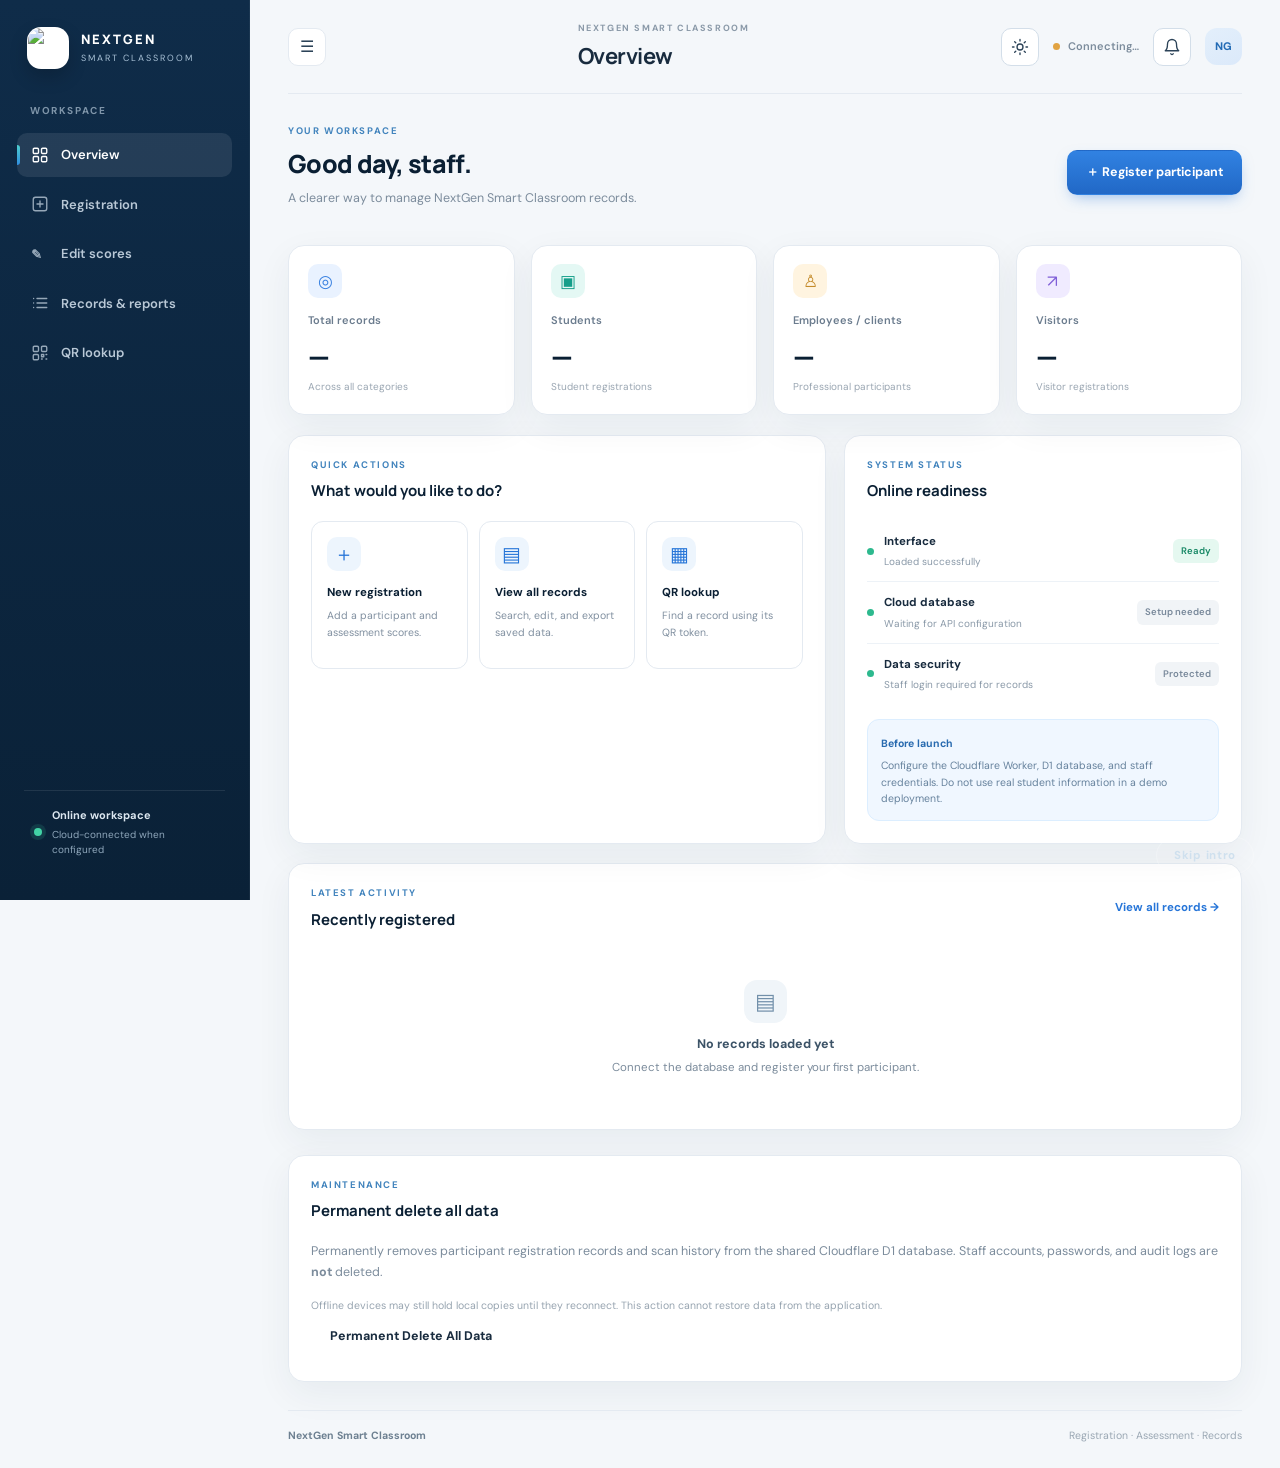
==== commit 63ea0ffb: "Add files via upload" ====
--- a/public/index.html
+++ b/public/index.html
@@ -3701,6 +3701,82 @@
             <p>Connect the database and register your first participant.</p>
           </div>
         </article>
+
+        <article class="panel danger-zone-panel" id="dangerZonePanel">
+          <div class="panel-heading">
+            <div>
+              <div class="section-kicker">MAINTENANCE</div>
+              <h3>Permanent delete all data</h3>
+            </div>
+          </div>
+          <p class="muted">
+            Permanently removes participant registration records and scan history from the shared Cloudflare D1 database.
+            Staff accounts, passwords, and audit logs are <b>not</b> deleted.
+          </p>
+          <p class="microcopy">
+            Offline devices may still hold local copies until they reconnect. This action cannot restore data from the application.
+          </p>
+          <button type="button" class="btn danger" id="wipeAllDataBtn">Permanent Delete All Data</button>
+        </article>
+
+        <dialog id="wipeDialog" class="wipe-dialog" aria-labelledby="wipeDialogTitle">
+          <div class="wipe-dialog-header">
+            <h3 id="wipeDialogTitle">Permanent delete all data</h3>
+            <button type="button" class="record-modal-close" id="wipeDialogClose" aria-label="Close">×</button>
+          </div>
+          <div class="wipe-dialog-body">
+            <div id="wipeStep1" class="wipe-step">
+              <p class="wipe-warn">
+                <strong>WARNING:</strong> Permanent deletion will remove the selected application data from the shared database.
+                This action cannot be undone through the application.
+              </p>
+              <ul class="wipe-scope-list">
+                <li><b>Will be deleted:</b> participant / student / employee / visitor registration records (including scores)</li>
+                <li><b>Will be deleted:</b> QR scan event history</li>
+                <li><b>Preserved:</b> staff user accounts and credentials</li>
+                <li><b>Preserved:</b> audit logs (including a record of this wipe)</li>
+                <li><b>Preserved:</b> app configuration and session secrets</li>
+              </ul>
+              <p class="microcopy">Other devices that are offline will not clear automatically until they next connect successfully.</p>
+            </div>
+            <div id="wipeStep2" class="wipe-step hidden">
+              <p>Signed in as: <strong id="wipeActorName">—</strong></p>
+              <p>Type the exact phrase below to continue:</p>
+              <p class="wipe-phrase"><code>DELETE ALL DATA</code></p>
+              <label class="wipe-input-label">Confirmation phrase
+                <input type="text" id="wipeConfirmInput" autocomplete="off" spellcheck="false" placeholder="Type DELETE ALL DATA">
+              </label>
+              <label class="wipe-check">
+                <input type="checkbox" id="wipeClearLocalCheck" checked>
+                Also clear offline queue and cached records on <b>this device</b> after the server confirms success
+              </label>
+            </div>
+            <div id="wipeStep3" class="wipe-step hidden">
+              <p class="wipe-warn">
+                Final step. Pressing the button below will permanently erase the selected data on the server.
+              </p>
+              <p id="wipeFinalSummary" class="microcopy"></p>
+            </div>
+            <div id="wipeProgress" class="hidden" role="status">Deleting… please wait.</div>
+            <div id="wipeError" class="export-error hidden" role="alert"></div>
+            <div id="wipeSuccess" class="wipe-success hidden" role="status"></div>
+          </div>
+          <div class="wipe-dialog-actions" id="wipeActions1">
+            <button type="button" class="btn text" id="wipeCancel1">Cancel</button>
+            <button type="button" class="btn secondary" id="wipeContinue1">Continue to Verification</button>
+          </div>
+          <div class="wipe-dialog-actions hidden" id="wipeActions2">
+            <button type="button" class="btn text" id="wipeBack2">Back</button>
+            <button type="button" class="btn secondary" id="wipeContinue2">Continue to Final Step</button>
+          </div>
+          <div class="wipe-dialog-actions hidden" id="wipeActions3">
+            <button type="button" class="btn text" id="wipeBack3">Back</button>
+            <button type="button" class="btn danger" id="wipeExecuteBtn">PERMANENTLY DELETE DATA</button>
+          </div>
+          <div class="wipe-dialog-actions hidden" id="wipeActionsDone">
+            <button type="button" class="btn primary" id="wipeDoneBtn">Done</button>
+          </div>
+        </dialog>
       </div>
 
       <!-- ---------- REGISTRATION ---------- -->
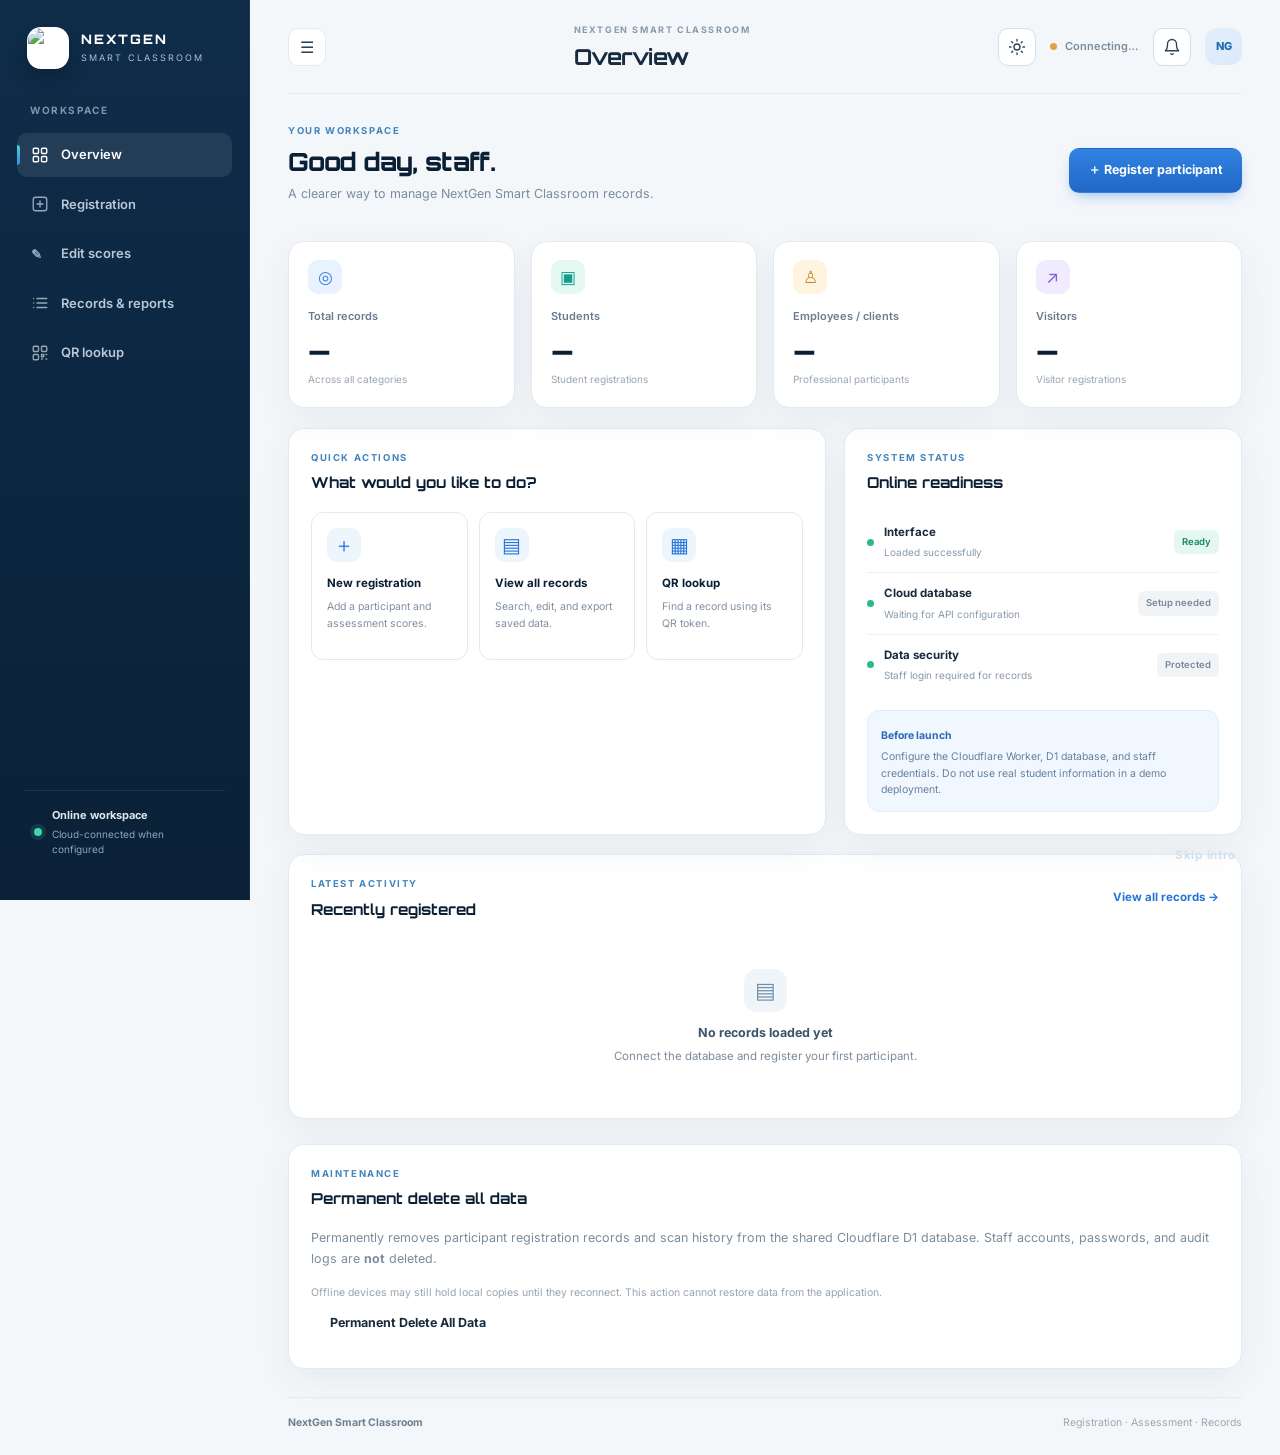
==== commit 792e06bb: "Update index.html" ====
--- a/public/index.html
+++ b/public/index.html
@@ -15,7 +15,6 @@
 <link rel="icon" type="image/png" href="/nextgen.jpg">
 <link rel="preconnect" href="https://fonts.googleapis.com">
 <link rel="preconnect" href="https://fonts.gstatic.com" crossorigin>
-<link rel="stylesheet" href="https://fonts.googleapis.com/css2?family=DM+Sans:wght@400;500;600;700&family=Manrope:wght@400;500;600;700;800&display=swap">
 
 <!-- Theme init: runs before styles paint to avoid a flash of light theme -->
 <script>
@@ -29,6 +28,8 @@
 </script>
 
 <style>
+@import url('https://fonts.googleapis.com/css2?family=Inter:wght@400;500;600;700;800&family=Orbitron:wght@500;600;700;800;900&display=swap');
+
 /* ============================================================
    NextGen Smart Classroom — merged styles + dark/light theme
    Design concept: "Smart Learning, Simplified."
@@ -103,7 +104,7 @@
   margin:0;
   background:var(--bg);
   color:var(--ink);
-  font-family:'DM Sans',-apple-system,BlinkMacSystemFont,'Segoe UI',Arial,sans-serif;
+  font-family:'Inter',-apple-system,BlinkMacSystemFont,'Segoe UI',Arial,sans-serif;
   font-size:14px;
   line-height:1.5;
   -webkit-font-smoothing:antialiased;
@@ -141,6 +142,7 @@
 html.theme-transitioning .stats-band,
 html.theme-transitioning .mock-window,
 html.theme-transitioning .mock-record,
+html.theme-transitioning .portal-card,
 html.theme-transitioning .btn,
 html.theme-transitioning input,
 html.theme-transitioning select,
@@ -271,7 +273,7 @@
 }
 .brand:hover{opacity:.88}
 
-.brand b{display:block;letter-spacing:1.8px;font:800 13px Manrope}
+.brand b{display:block;letter-spacing:1.8px;font:800 13px Orbitron}
 .brand small{display:block;font-size:9px;letter-spacing:2px;color:#a9c1d6;margin-top:4px}
 
 .nav-label{padding:0 13px 12px;color:#7f95a9}
@@ -347,7 +349,7 @@
   margin-bottom:30px;
 }
 .eyebrow{font-size:9px;color:#8a99a8;margin-bottom:6px}
-.topbar h1{font:700 22px Manrope;margin:0;letter-spacing:-.5px}
+.topbar h1{font:700 22px Orbitron;margin:0;letter-spacing:-.5px}
 
 .topbar-right{display:flex;align-items:center;gap:14px}
 
@@ -496,7 +498,7 @@
 }
 .landing-brand:hover{opacity:.88}
 .landing-brand .brand-mark{width:38px;height:38px;border-radius:12px;box-shadow:0 6px 14px -6px rgba(16,44,72,.45);border-color:rgba(16,44,72,.08)}
-.landing-brand-text b{display:block;font:800 13px Manrope;letter-spacing:1.6px;color:var(--navy-800)}
+.landing-brand-text b{display:block;font:800 13px Orbitron;letter-spacing:1.6px;color:var(--navy-800)}
 .landing-brand-text small{display:block;font-size:8.5px;letter-spacing:1.9px;color:#8ba0b4;margin-top:3px;font-weight:600}
 
 .landing-nav{
@@ -537,8 +539,10 @@
 }
 .landing-header .btn.primary:hover{background:linear-gradient(180deg,#1d4a72,#12314f)}
 
+.landing-header .theme-toggle{margin-left:auto}
+
 /* ------------------------------------------------------------
-   10. LANDING — HERO
+   10. LANDING — HERO (legacy — kept for compatibility)
    ------------------------------------------------------------ */
 .hero{
   display:grid;
@@ -578,7 +582,7 @@
 .hero > *{position:relative;z-index:1}
 
 .hero-title{
-  font:800 clamp(2.3rem,4.6vw,3.85rem)/1.06 Manrope;
+  font:800 clamp(2.3rem,4.6vw,3.85rem)/1.06 Orbitron;
   letter-spacing:-2px;
   margin:0 0 20px;
   color:var(--navy-900);
@@ -707,7 +711,7 @@
   background:#e7f1fe;
   color:#2a6fc4;
   display:grid;place-items:center;
-  font:800 11px Manrope;
+  font:800 11px Orbitron;
   flex:none;
 }
 .mock-avatar--alt{background:#eeeffd;color:#6a5fd0}
@@ -775,7 +779,7 @@
 }
 
 /* ------------------------------------------------------------
-   11. STATS BAND
+   11. STATS BAND (legacy)
    ------------------------------------------------------------ */
 .stats-band{
   display:grid;
@@ -798,7 +802,7 @@
 .band-stat:hover{background:#fafcfe}
 .band-stat strong{
   display:block;
-  font:800 clamp(1.5rem,2.4vw,1.9rem) Manrope;
+  font:800 clamp(1.5rem,2.4vw,1.9rem) Orbitron;
   letter-spacing:-1px;
   color:var(--navy-800);
   margin-bottom:4px;
@@ -810,13 +814,13 @@
 }
 
 /* ------------------------------------------------------------
-   12. LANDING — SECTIONS
+   12. LANDING — SECTIONS (legacy)
    ------------------------------------------------------------ */
 .landing-section{padding:clamp(46px,6.5vw,84px) 0;position:relative}
 
 .section-head{max-width:680px;margin-bottom:clamp(26px,3.6vw,42px)}
 .section-head h2{
-  font:800 clamp(1.5rem,2.7vw,2.1rem)/1.2 Manrope;
+  font:800 clamp(1.5rem,2.7vw,2.1rem)/1.2 Orbitron;
   letter-spacing:-1.1px;
   color:var(--navy-900);
   margin:0 0 12px;
@@ -893,7 +897,7 @@
 .category-icon--violet{background:linear-gradient(150deg,#f1ecff,#e9e1ff);color:#7b5fd2}
 
 .category-card h3{
-  font:700 16.5px Manrope;
+  font:700 16.5px Orbitron;
   letter-spacing:-.3px;
   color:var(--navy-900);
   margin:0 0 10px;
@@ -969,7 +973,7 @@
 .feature-card:hover .feature-icon{transform:scale(1.05)}
 
 .feature-card h3{
-  font:700 13.5px Manrope;
+  font:700 13.5px Orbitron;
   color:var(--navy-900);
   margin:0 0 8px;
   letter-spacing:-.2px;
@@ -1006,13 +1010,13 @@
   display:grid;place-items:center;
   background:linear-gradient(140deg,var(--navy-700),var(--blue-500));
   color:#fff;
-  font:800 16px Manrope;
+  font:800 16px Orbitron;
   margin-bottom:18px;
   box-shadow:0 10px 20px -12px rgba(22,61,96,.9);
 }
 
 .step h3{
-  font:700 14px Manrope;
+  font:700 14px Orbitron;
   color:var(--navy-900);
   margin:0 0 8px;
   letter-spacing:-.2px;
@@ -1055,7 +1059,7 @@
 }
 .cta-banner h2{
   color:#fff;
-  font:800 clamp(1.35rem,2.4vw,1.85rem)/1.2 Manrope;
+  font:800 clamp(1.35rem,2.4vw,1.85rem)/1.2 Orbitron;
   letter-spacing:-.8px;
   margin:0 0 10px;
 }
@@ -1108,7 +1112,7 @@
 .staff-copy .section-kicker::before{display:none}
 .staff-copy h2{
   color:#fff;
-  font:800 clamp(1.5rem,2.8vw,2rem)/1.2 Manrope;
+  font:800 clamp(1.5rem,2.8vw,2rem)/1.2 Orbitron;
   letter-spacing:-1px;
   margin:0 0 14px;
 }
@@ -1175,12 +1179,12 @@
   width:40px;height:40px;border-radius:13px;
   border-color:rgba(16,44,72,.1);
 }
-.landing-footer-brand b{display:block;font:800 11.5px Manrope;letter-spacing:1.6px;color:var(--navy-800)}
+.landing-footer-brand b{display:block;font:800 11.5px Orbitron;letter-spacing:1.6px;color:var(--navy-800)}
 .landing-footer-brand p{font-size:12px;line-height:1.7;color:var(--muted);margin:8px 0 0}
 
 .landing-footer-nav{display:flex;gap:clamp(34px,6vw,72px);flex-wrap:wrap}
 .landing-footer-nav h4{
-  font:700 10.5px Manrope;
+  font:700 10.5px Orbitron;
   letter-spacing:1.3px;
   text-transform:uppercase;
   color:#8b9bab;
@@ -1237,7 +1241,176 @@
 .cta-banner{animation:rise .6s var(--ease-out) both}
 
 /* ------------------------------------------------------------
-   14. DASHBOARD — PAGES
+   13. PORTAL SELECTION (home page — Student vs Teacher)
+   ------------------------------------------------------------ */
+.portal-select-section{
+  padding:clamp(44px,5.5vw,72px) 0 clamp(28px,4vw,48px);
+}
+.portal-select-head{
+  max-width:640px;
+  margin:0 auto clamp(28px,3.6vw,40px);
+  text-align:center;
+}
+.portal-select-head::before{margin-left:auto;margin-right:auto}
+.portal-select-head .muted{margin-inline:auto}
+
+.portal-grid{
+  display:grid;
+  grid-template-columns:repeat(2,minmax(0,1fr));
+  gap:22px;
+  max-width:960px;
+  margin:0 auto;
+}
+
+.portal-card{
+  position:relative;
+  display:flex;
+  flex-direction:column;
+  align-items:flex-start;
+  gap:14px;
+  padding:36px 32px 32px;
+  background:#fff;
+  border:2px solid var(--line);
+  border-radius:var(--r-xl);
+  text-align:left;
+  cursor:pointer;
+  font-family:inherit;
+  color:inherit;
+  transition:transform var(--t-base),box-shadow var(--t-base),border-color var(--t-base);
+  overflow:hidden;
+  isolation:isolate;
+}
+.portal-card::before{
+  content:'';
+  position:absolute;
+  inset:0;
+  background:linear-gradient(135deg, rgba(38,117,216,.05), rgba(59,197,206,.05));
+  opacity:0;
+  transition:opacity var(--t-base);
+  z-index:-1;
+  pointer-events:none;
+}
+.portal-card:hover,
+.portal-card:focus-visible{
+  transform:translateY(-4px);
+  box-shadow:var(--shadow-lg);
+}
+.portal-card:hover::before,
+.portal-card:focus-visible::before{opacity:1}
+.portal-card--student:hover,
+.portal-card--student:focus-visible{border-color:var(--blue-500)}
+.portal-card--teacher:hover,
+.portal-card--teacher:focus-visible{border-color:var(--teal-600)}
+
+.portal-icon{
+  font-size:46px;
+  line-height:1;
+  margin-bottom:4px;
+  transition:transform var(--t-base);
+  display:inline-block;
+}
+.portal-card:hover .portal-icon,
+.portal-card:focus-visible .portal-icon{
+  transform:scale(1.08) rotate(-4deg);
+}
+
+.portal-card h3{
+  font:800 22px Orbitron;
+  color:var(--navy-900);
+  margin:0;
+  letter-spacing:-.4px;
+}
+.portal-card p{
+  font-size:13.5px;
+  line-height:1.65;
+  color:var(--muted);
+  margin:0;
+  max-width:380px;
+}
+
+.portal-cta{
+  margin-top:auto;
+  padding-top:10px;
+  display:inline-flex;
+  align-items:center;
+  gap:8px;
+  font-size:13.5px;
+  font-weight:700;
+  color:var(--blue-500);
+  transition:gap var(--t-fast),color var(--t-fast);
+}
+.portal-card--teacher .portal-cta{color:var(--teal-600)}
+.portal-card:hover .portal-cta,
+.portal-card:focus-visible .portal-cta{gap:12px}
+
+[data-theme="dark"] .portal-card{
+  background:#0f1e2d;
+  border-color:#1c3044;
+}
+[data-theme="dark"] .portal-card:hover,
+[data-theme="dark"] .portal-card:focus-visible{border-color:#4d92ea}
+[data-theme="dark"] .portal-card--teacher:hover,
+[data-theme="dark"] .portal-card--teacher:focus-visible{border-color:#2ccea2}
+[data-theme="dark"] .portal-card h3{color:#eaf2fa}
+[data-theme="dark"] .portal-card p{color:#8a9fb2}
+[data-theme="dark"] .portal-cta{color:#7bb6f5}
+[data-theme="dark"] .portal-card--teacher .portal-cta{color:#2ccea2}
+[data-theme="dark"] .portal-card::before{
+  background:linear-gradient(135deg, rgba(77,146,234,.08), rgba(77,212,221,.08));
+}
+
+@media (max-width:720px){
+  .portal-grid{grid-template-columns:1fr;gap:14px}
+  .portal-card{padding:26px 22px 24px}
+  .portal-icon{font-size:38px}
+  .portal-card h3{font-size:19px}
+  .portal-card p{font-size:12.5px}
+}
+
+/* ------------------------------------------------------------
+   13b. PORTAL-ONLY LANDING — minimal two-option home
+   ------------------------------------------------------------ */
+.portal-only-layout{
+  padding:clamp(40px, 8vh, 100px) 0;
+}
+.login-view-wrap{
+  max-width: 420px;
+  margin: 0 auto;
+}
+.login-back-btn{
+  margin-bottom: 16px;
+}
+
+/* ------------------------------------------------------------
+   14. STUDENT MODE — hide teacher UI, keep only Registration
+   ------------------------------------------------------------ */
+body.student-mode .sidebar{display:none !important}
+body.student-mode .main-area{margin-left:0 !important;padding:0 20px 24px !important;max-width:none}
+body.student-mode .notification-wrapper{display:none !important}
+body.student-mode .avatar{display:none !important}
+body.student-mode .nav-label{display:none}
+body.student-mode #logoutBtn{display:none !important}
+body.student-mode #menuBtn{display:none !important}
+body.student-mode .secure-note{display:none}
+
+body.student-mode #page-home,
+body.student-mode #page-records,
+body.student-mode #page-scores,
+body.student-mode #page-scan{display:none !important}
+
+body.student-mode #returnToHomeBtn{display:inline-flex !important}
+
+body.student-mode #dangerZonePanel{display:none !important}
+
+@media (max-width:800px){
+  body.student-mode .main-area{
+    padding-left:max(17px,env(safe-area-inset-left)) !important;
+    padding-right:max(17px,env(safe-area-inset-right)) !important;
+  }
+}
+
+/* ------------------------------------------------------------
+   15. DASHBOARD — PAGES
    ------------------------------------------------------------ */
 .page{animation:appear .28s var(--ease-out)}
 @keyframes appear{
@@ -1245,8 +1418,8 @@
   to{opacity:1;transform:none}
 }
 
-h2{font:800 25px Manrope;letter-spacing:-.7px;margin-bottom:8px;color:var(--navy-900)}
-h3{font:700 15px Manrope;margin-bottom:5px;color:var(--navy-900)}
+h2{font:800 25px Orbitron;letter-spacing:-.7px;margin-bottom:8px;color:var(--navy-900)}
+h3{font:700 15px Orbitron;margin-bottom:5px;color:var(--navy-900)}
 
 .welcome-row,.page-intro{
   display:flex;
@@ -1294,7 +1467,7 @@
 .violet{background:#f0ebff;color:#8060d8}
 
 .stat-label{display:block;color:#6b7c8e;font-size:11px;font-weight:600;margin-bottom:8px}
-.stat-card strong{display:block;font:800 28px Manrope;letter-spacing:-1px;margin-bottom:4px;color:var(--navy-900)}
+.stat-card strong{display:block;font:800 28px Orbitron;letter-spacing:-1px;margin-bottom:4px;color:var(--navy-900)}
 .stat-card small{color:#9aa6b2;font-size:10px}
 
 .content-grid{
@@ -1404,7 +1577,7 @@
 .empty-state p{font-size:11.5px;margin:0;line-height:1.55}
 
 /* ------------------------------------------------------------
-   15. FORMS
+   16. FORMS
    ------------------------------------------------------------ */
 .login-card{
   padding:30px;
@@ -1540,7 +1713,7 @@
 .qr-side > .muted{font-size:10.5px;line-height:1.6;margin-bottom:17px}
 
 /* ------------------------------------------------------------
-   16. TABLES & RECORDS
+   17. TABLES & RECORDS
    ------------------------------------------------------------ */
 .table-panel{padding:0;overflow:hidden}
 
@@ -1636,7 +1809,7 @@
 }
 
 /* ------------------------------------------------------------
-   17. QR LOOKUP
+   18. QR LOOKUP
    ------------------------------------------------------------ */
 .scan-layout{
   display:grid;
@@ -1685,7 +1858,7 @@
 .camera-reader button{font-size:11px!important}
 
 /* ------------------------------------------------------------
-   18. TOAST & APP FOOTER
+   19. TOAST & APP FOOTER
    ------------------------------------------------------------ */
 .toast{
   position:fixed;
@@ -1720,7 +1893,7 @@
 .footer span:first-child{font-weight:700;color:#6d8091}
 
 /* ------------------------------------------------------------
-   19. RESPONSIVE
+   20. RESPONSIVE
    ------------------------------------------------------------ */
 @media (max-width:1280px){
   .feature-grid{grid-template-columns:repeat(2,minmax(0,1fr))}
@@ -1743,7 +1916,6 @@
 @media (max-width:980px){
   .landing-nav{display:none}
   .landing-header{gap:12px}
-  .theme-toggle{margin-left:auto}
   .landing-header .btn.primary{margin-left:0}
 
   .hero{
@@ -1895,9 +2067,13 @@
   .step:hover,
   .stat-card:hover,
   .quick-card:hover,
-  .mock-record:hover{transform:none}
+  .mock-record:hover,
+  .portal-card:hover,
+  .portal-card:focus-visible{transform:none}
   .btn:hover{transform:none}
   .theme-toggle:hover svg{transform:none}
+  .portal-card:hover .portal-icon,
+  .portal-card:focus-visible .portal-icon{transform:none}
 }
 
 /* ============================================================
@@ -2273,7 +2449,7 @@
 }
 
 .intro__title{
-  font:800 clamp(2rem,5.6vw,3.1rem)/1.1 Manrope,'DM Sans',sans-serif;
+  font:800 clamp(2rem,5.6vw,3.1rem)/1.1 Orbitron,'Inter',sans-serif;
   letter-spacing:-.02em;
   margin:0;
   animation:
@@ -2378,7 +2554,7 @@
 }
 
 /* ------------------------------------------------------------
-   23. ABOUT / INTRO SECTION
+   23. ABOUT / INTRO SECTION (legacy)
    ------------------------------------------------------------ */
 .intro-section{
   display:grid;
@@ -2389,7 +2565,7 @@
 }
 
 .intro-lead h2{
-  font:800 clamp(1.45rem,2.6vw,2rem)/1.2 Manrope;
+  font:800 clamp(1.45rem,2.6vw,2rem)/1.2 Orbitron;
   letter-spacing:-1px;
   color:var(--navy-900);
   margin:0 0 14px;
@@ -2424,10 +2600,10 @@
   display:grid;place-items:center;
   background:linear-gradient(140deg,#eaf3fe,#e6f7f8);
   color:var(--blue-500);
-  font:800 12px Manrope;
+  font:800 12px Orbitron;
 }
 .intro-pillar h3{
-  font:700 13.5px Manrope;
+  font:700 13.5px Orbitron;
   color:var(--navy-900);
   margin:4px 0 6px;
   letter-spacing:-.2px;
@@ -2491,7 +2667,7 @@
   line-height:18px;
   text-align:center;
   box-shadow:0 2px 6px rgba(217,67,67,.4);
-  font-family:'DM Sans',sans-serif;
+  font-family:'Inter',sans-serif;
   letter-spacing:0;
   pointer-events:none;
   animation:badgePulse .6s var(--ease-out);
@@ -2535,7 +2711,7 @@
 }
 
 .notification-title{
-  font:700 13px Manrope;
+  font:700 13px Orbitron;
   color:var(--navy-900);
   letter-spacing:-.2px;
 }
@@ -2849,7 +3025,7 @@
 }
 .record-modal-header h3{
   margin:0;
-  font:800 16px Manrope;
+  font:800 16px Orbitron;
   letter-spacing:-.4px;
   color:var(--navy-900);
 }
@@ -2976,7 +3152,7 @@
 }
 .qr-modal-header h3{
   margin:0;
-  font:800 16px Manrope;
+  font:800 16px Orbitron;
   letter-spacing:-.4px;
   color:var(--navy-900);
 }
@@ -3076,6 +3252,7 @@
   .btn,.notification-wrapper,.theme-toggle,
   .connection,.avatar,.intro-section,.stats-band,
   .landing-section,.cta-banner,.staff-section,
+  .portal-only-layout,
   .record-modal-actions,.qr-modal-actions{display:none!important}
   .qr-modal[open],.record-modal[open]{
     position:static;
@@ -3131,7 +3308,7 @@
   .records-controls { gap: 6px; }
 }
 
-button, .btn, .nav-link, .quick-card, .category-card, .notification-item {
+button, .btn, .nav-link, .quick-card, .category-card, .notification-item, .portal-card {
   -webkit-tap-highlight-color: transparent;
   touch-action: manipulation;
 }
@@ -3180,6 +3357,537 @@
 .sheet .actions button.danger{color:#cf222e}
 .sheet .actions button:hover{text-decoration:underline}
 @media(max-width:700px){.sheet-wrap{max-height:calc(100vh - 220px)}}
+
+/* Dark mode: spreadsheet records table (.sheet) */
+[data-theme="dark"] .sheet-wrap{background:#0f1e2d;border-color:#1c3044}
+[data-theme="dark"] .sheet th{background:#132436;color:#8a9fb2;border-color:#1c3044}
+[data-theme="dark"] .sheet td{background:#0f1e2d;color:#c5d3e0;border-color:#1c3044}
+[data-theme="dark"] .sheet tbody tr:nth-child(even) td{background:#132436}
+[data-theme="dark"] .sheet tbody tr:hover td{background:#152a3e}
+[data-theme="dark"] .sheet tbody tr.selected td{background:#153050}
+[data-theme="dark"] .sheet .row-num{color:#6e8398}
+[data-theme="dark"] .sheet .cell-edit:hover{outline-color:#5ea5f0}
+[data-theme="dark"] .sheet input.cell-input{background:#0a1725;color:#e2ecf5;border-color:#5ea5f0;box-shadow:0 0 0 2px rgba(94,165,240,.2)}
+[data-theme="dark"] .sheet .actions button{color:#7bb6f5}
+[data-theme="dark"] .sheet .actions button.danger{color:#f28b82}
+
+/* ============================================================
+   PORTAL HOME — animated white/blue/light-blue theme
+   ============================================================ */
+
+.landing > .portal-bg {
+  position: fixed;
+  inset: 0;
+  width: auto;
+  max-width: none;
+  margin: 0;
+  z-index: 0;
+  overflow: hidden;
+  pointer-events: none;
+  background: linear-gradient(
+    135deg,
+    #f4f9ff 0%,
+    #eaf3ff 20%,
+    #ffffff 40%,
+    #e6f1ff 60%,
+    #f0f7ff 80%,
+    #e0efff 100%
+  );
+  background-size: 300% 300%;
+  animation: portalBgShift 26s ease-in-out infinite;
+}
+
+@keyframes portalBgShift {
+  0%, 100% { background-position: 0% 40%; }
+  50% { background-position: 100% 60%; }
+}
+
+#loginView {
+  background: transparent !important;
+}
+
+.portal-bg__orb {
+  position: absolute;
+  border-radius: 50%;
+  filter: blur(80px);
+  will-change: transform;
+  pointer-events: none;
+}
+
+.portal-bg__orb--1 {
+  width: 520px; height: 520px;
+  top: -160px; left: -120px;
+  background: radial-gradient(circle, rgba(74, 146, 234, 0.55) 0%, rgba(74, 146, 234, 0) 70%);
+  animation: portalOrbA 18s ease-in-out infinite;
+}
+.portal-bg__orb--2 {
+  width: 460px; height: 460px;
+  top: 40%; right: -140px;
+  background: radial-gradient(circle, rgba(59, 197, 206, 0.45) 0%, rgba(59, 197, 206, 0) 70%);
+  animation: portalOrbB 22s ease-in-out infinite;
+}
+.portal-bg__orb--3 {
+  width: 380px; height: 380px;
+  bottom: -120px; left: 30%;
+  background: radial-gradient(circle, rgba(38, 117, 216, 0.5) 0%, rgba(38, 117, 216, 0) 70%);
+  animation: portalOrbC 20s ease-in-out infinite;
+}
+.portal-bg__orb--4 {
+  width: 300px; height: 300px;
+  top: 20%; left: 50%;
+  background: radial-gradient(circle, rgba(201, 228, 255, 0.9) 0%, rgba(201, 228, 255, 0) 70%);
+  animation: portalOrbD 16s ease-in-out infinite;
+}
+
+@keyframes portalOrbA {
+  0%, 100% { transform: translate(0, 0) scale(1); }
+  50% { transform: translate(70px, 90px) scale(1.15); }
+}
+@keyframes portalOrbB {
+  0%, 100% { transform: translate(0, 0) scale(1); }
+  50% { transform: translate(-80px, -60px) scale(1.2); }
+}
+@keyframes portalOrbC {
+  0%, 100% { transform: translate(0, 0) scale(1); }
+  50% { transform: translate(50px, -70px) scale(1.1); }
+}
+@keyframes portalOrbD {
+  0%, 100% { transform: translate(0, 0) scale(1); opacity: 0.6; }
+  50% { transform: translate(-40px, 40px) scale(1.25); opacity: 0.85; }
+}
+
+.portal-bg__grid {
+  position: absolute;
+  inset: 0;
+  background-image:
+    linear-gradient(rgba(38, 117, 216, 0.05) 1px, transparent 1px),
+    linear-gradient(90deg, rgba(38, 117, 216, 0.05) 1px, transparent 1px);
+  background-size: 48px 48px;
+  mask-image: radial-gradient(ellipse at center, #000 20%, transparent 75%);
+  -webkit-mask-image: radial-gradient(ellipse at center, #000 20%, transparent 75%);
+  opacity: 0.7;
+}
+
+.portal-only-layout {
+  min-height: calc(100vh - 80px);
+  display: flex;
+  flex-direction: column;
+  justify-content: center;
+  padding: clamp(32px, 6vh, 80px) 0;
+}
+
+.portal-select-head {
+  max-width: 620px;
+  margin: 0 auto clamp(32px, 5vh, 56px);
+  text-align: center;
+}
+
+.portal-select-head .section-kicker {
+  display: inline-block;
+  padding: 6px 14px;
+  background: rgba(255, 255, 255, 0.72);
+  -webkit-backdrop-filter: blur(10px);
+  backdrop-filter: blur(10px);
+  border: 1px solid rgba(255, 255, 255, 0.9);
+  border-radius: 30px;
+  color: #2675d8;
+  font-weight: 700;
+  letter-spacing: 2px;
+  margin-bottom: 18px;
+  box-shadow: 0 4px 12px -6px rgba(38, 117, 216, 0.3);
+}
+
+.portal-select-head h2 {
+  font: 800 clamp(2rem, 5vw, 3rem)/1.1 Orbitron;
+  letter-spacing: -1.5px;
+  margin: 0 0 12px;
+  background: linear-gradient(135deg, #0a1f33 0%, #2168c6 55%, #3bc5ce 100%);
+  background-size: 200% 200%;
+  -webkit-background-clip: text;
+  background-clip: text;
+  -webkit-text-fill-color: transparent;
+  animation: portalHeadingShimmer 8s ease-in-out infinite;
+}
+
+@keyframes portalHeadingShimmer {
+  0%, 100% { background-position: 0% 50%; }
+  50% { background-position: 100% 50%; }
+}
+
+.portal-select-head .muted { font-size: 14px; color: #5b7084; }
+
+.portal-card {
+  position: relative;
+  isolation: isolate;
+  display: flex;
+  flex-direction: column;
+  align-items: flex-start;
+  gap: 14px;
+  padding: 40px 34px 34px;
+  background: rgba(255, 255, 255, 0.72);
+  -webkit-backdrop-filter: blur(24px) saturate(180%);
+  backdrop-filter: blur(24px) saturate(180%);
+  border: 1px solid rgba(255, 255, 255, 0.95);
+  border-radius: 26px;
+  text-align: left;
+  cursor: pointer;
+  font-family: inherit;
+  color: inherit;
+  overflow: hidden;
+  transition:
+    transform 0.5s cubic-bezier(0.16, 1, 0.3, 1),
+    box-shadow 0.5s cubic-bezier(0.16, 1, 0.3, 1),
+    border-color 0.3s ease;
+  box-shadow:
+    0 1px 0 rgba(255, 255, 255, 1) inset,
+    0 24px 48px -24px rgba(38, 117, 216, 0.35),
+    0 8px 20px -10px rgba(38, 117, 216, 0.2);
+  animation: portalCardRise 0.7s cubic-bezier(0.16, 1, 0.3, 1) both;
+}
+
+.portal-grid .portal-card:nth-child(1) { animation-delay: 0.10s; }
+.portal-grid .portal-card:nth-child(2) { animation-delay: 0.25s; }
+
+@keyframes portalCardRise {
+  from { opacity: 0; transform: translateY(24px); }
+  to   { opacity: 1; transform: none; }
+}
+
+.portal-card::before {
+  content: '';
+  position: absolute;
+  inset: -20px;
+  border-radius: inherit;
+  background: radial-gradient(ellipse at center, rgba(74, 146, 234, 0.3), transparent 65%);
+  opacity: 0;
+  transition: opacity 0.5s ease;
+  z-index: -1;
+  filter: blur(20px);
+  pointer-events: none;
+}
+
+.portal-card::after {
+  content: '';
+  position: absolute;
+  top: -50%;
+  left: -100%;
+  width: 80%;
+  height: 200%;
+  background: linear-gradient(
+    100deg,
+    transparent 0%,
+    rgba(255, 255, 255, 0) 30%,
+    rgba(255, 255, 255, 0.85) 50%,
+    rgba(255, 255, 255, 0) 70%,
+    transparent 100%
+  );
+  transform: skewX(-20deg);
+  transition: left 0.85s cubic-bezier(0.16, 1, 0.3, 1);
+  pointer-events: none;
+  z-index: 5;
+}
+
+.portal-card:hover,
+.portal-card:focus-visible {
+  transform: translateY(-6px) scale(1.005);
+  border-color: rgba(74, 146, 234, 0.55);
+  box-shadow:
+    0 1px 0 rgba(255, 255, 255, 1) inset,
+    0 32px 64px -28px rgba(38, 117, 216, 0.5),
+    0 12px 28px -12px rgba(38, 117, 216, 0.3);
+}
+
+.portal-card:hover::before,
+.portal-card:focus-visible::before { opacity: 1; }
+
+.portal-card:hover::after,
+.portal-card:focus-visible::after { left: 200%; }
+
+.portal-card--teacher:hover,
+.portal-card--teacher:focus-visible {
+  border-color: rgba(59, 197, 206, 0.55);
+  box-shadow:
+    0 1px 0 rgba(255, 255, 255, 1) inset,
+    0 32px 64px -28px rgba(59, 197, 206, 0.5),
+    0 12px 28px -12px rgba(59, 197, 206, 0.3);
+}
+
+.portal-icon {
+  display: inline-flex;
+  align-items: center;
+  justify-content: center;
+  width: 76px;
+  height: 76px;
+  font-size: 40px;
+  line-height: 1;
+  border-radius: 22px;
+  background: linear-gradient(135deg, #eaf2ff 0%, #d6e9ff 100%);
+  box-shadow:
+    0 8px 24px -8px rgba(38, 117, 216, 0.35),
+    inset 0 0 0 1px rgba(255, 255, 255, 0.9);
+  position: relative;
+  margin-bottom: 8px;
+  transition: transform 0.5s cubic-bezier(0.16, 1, 0.3, 1);
+}
+
+.portal-card--teacher .portal-icon {
+  background: linear-gradient(135deg, #e4f8f4 0%, #c6f0e6 100%);
+  box-shadow:
+    0 8px 24px -8px rgba(59, 197, 206, 0.4),
+    inset 0 0 0 1px rgba(255, 255, 255, 0.9);
+}
+
+.portal-icon::before {
+  content: '';
+  position: absolute;
+  inset: -10px;
+  border-radius: inherit;
+  background: radial-gradient(circle, rgba(74, 146, 234, 0.55), transparent 70%);
+  filter: blur(16px);
+  opacity: 0.4;
+  z-index: -1;
+  transition: opacity 0.4s ease, transform 0.4s ease;
+}
+
+.portal-card--teacher .portal-icon::before {
+  background: radial-gradient(circle, rgba(59, 197, 206, 0.55), transparent 70%);
+}
+
+.portal-card:hover .portal-icon {
+  transform: translateY(-4px) scale(1.06) rotate(-3deg);
+}
+
+.portal-card:hover .portal-icon::before {
+  opacity: 0.85;
+  transform: scale(1.1);
+}
+
+.portal-card h3 {
+  font: 800 22px Orbitron;
+  color: #0a1f33;
+  margin: 8px 0 0;
+  letter-spacing: -0.4px;
+}
+
+.portal-card p {
+  font-size: 13.5px;
+  line-height: 1.65;
+  color: #5b7084;
+  margin: 0;
+  max-width: 380px;
+}
+
+.portal-cta {
+  margin-top: auto;
+  padding-top: 12px;
+  display: inline-flex;
+  align-items: center;
+  gap: 8px;
+  font-size: 13.5px;
+  font-weight: 700;
+  color: #2675d8;
+  transition: gap 0.3s ease, color 0.3s ease;
+}
+
+.portal-card--teacher .portal-cta { color: #12876d; }
+
+.portal-card:hover .portal-cta,
+.portal-card:focus-visible .portal-cta { gap: 14px; }
+
+.portal-grid {
+  display: grid;
+  grid-template-columns: repeat(2, minmax(0, 1fr));
+  gap: 26px;
+  max-width: 900px;
+  margin: 0 auto;
+}
+
+#staffAccess .login-card {
+  max-width: 440px;
+  margin: 0 auto;
+  padding: 36px 32px;
+  background: rgba(255, 255, 255, 0.82);
+  -webkit-backdrop-filter: blur(24px) saturate(180%);
+  backdrop-filter: blur(24px) saturate(180%);
+  border: 1px solid rgba(255, 255, 255, 0.95);
+  border-radius: 26px;
+  box-shadow:
+    0 1px 0 rgba(255, 255, 255, 1) inset,
+    0 24px 48px -24px rgba(38, 117, 216, 0.3),
+    0 8px 20px -10px rgba(38, 117, 216, 0.15);
+  animation: portalCardRise 0.6s cubic-bezier(0.16, 1, 0.3, 1) both;
+}
+
+#staffAccess .login-card input {
+  background: rgba(255, 255, 255, 0.9);
+  border-color: rgba(203, 216, 228, 0.9);
+}
+#staffAccess .login-card input:focus {
+  border-color: #4a92ea;
+  box-shadow: 0 0 0 3px rgba(74, 146, 234, 0.2);
+}
+
+.login-view-wrap { max-width: 480px; margin: 0 auto; }
+
+.login-back-btn {
+  margin-bottom: 18px;
+  background: rgba(255, 255, 255, 0.72);
+  -webkit-backdrop-filter: blur(10px);
+  backdrop-filter: blur(10px);
+  border-color: rgba(255, 255, 255, 0.9);
+}
+.login-back-btn:hover {
+  background: rgba(255, 255, 255, 0.95);
+  border-color: #4a92ea;
+}
+
+#loginView .landing-header {
+  background: rgba(255, 255, 255, 0.65);
+  -webkit-backdrop-filter: blur(20px) saturate(180%);
+  backdrop-filter: blur(20px) saturate(180%);
+  border-bottom-color: rgba(203, 216, 228, 0.5);
+}
+
+[data-theme="dark"] .portal-bg {
+  background: linear-gradient(
+    135deg,
+    #0a1725 0%,
+    #0d2035 25%,
+    #0a1725 50%,
+    #0e2842 75%,
+    #0a1725 100%
+  );
+  background-size: 300% 300%;
+}
+[data-theme="dark"] .portal-bg__orb--1 { background: radial-gradient(circle, rgba(77, 146, 234, 0.35) 0%, transparent 70%); }
+[data-theme="dark"] .portal-bg__orb--2 { background: radial-gradient(circle, rgba(77, 212, 221, 0.25) 0%, transparent 70%); }
+[data-theme="dark"] .portal-bg__orb--3 { background: radial-gradient(circle, rgba(77, 146, 234, 0.30) 0%, transparent 70%); }
+[data-theme="dark"] .portal-bg__orb--4 { background: radial-gradient(circle, rgba(77, 146, 234, 0.15) 0%, transparent 70%); }
+[data-theme="dark"] .portal-bg__grid {
+  background-image:
+    linear-gradient(rgba(122, 180, 240, 0.06) 1px, transparent 1px),
+    linear-gradient(90deg, rgba(122, 180, 240, 0.06) 1px, transparent 1px);
+}
+
+[data-theme="dark"] .portal-select-head h2 {
+  background: linear-gradient(135deg, #eaf2fa 0%, #82bbf5 55%, #4dd4dd 100%);
+  background-size: 200% 200%;
+  -webkit-background-clip: text;
+  background-clip: text;
+  -webkit-text-fill-color: transparent;
+}
+[data-theme="dark"] .portal-select-head .section-kicker {
+  background: rgba(20, 40, 60, 0.6);
+  border-color: rgba(94, 165, 240, 0.3);
+  color: #7bb6f5;
+}
+[data-theme="dark"] .portal-select-head .muted { color: #8a9fb2; }
+
+[data-theme="dark"] .portal-card {
+  background: rgba(15, 30, 45, 0.72);
+  border-color: rgba(94, 165, 240, 0.2);
+  box-shadow:
+    0 1px 0 rgba(255, 255, 255, 0.05) inset,
+    0 24px 48px -24px rgba(0, 0, 0, 0.6),
+    0 8px 20px -10px rgba(0, 0, 0, 0.4);
+}
+[data-theme="dark"] .portal-card:hover,
+[data-theme="dark"] .portal-card:focus-visible {
+  border-color: rgba(94, 165, 240, 0.6);
+  box-shadow:
+    0 1px 0 rgba(255, 255, 255, 0.05) inset,
+    0 32px 64px -28px rgba(77, 146, 234, 0.4),
+    0 12px 28px -12px rgba(77, 146, 234, 0.3);
+}
+[data-theme="dark"] .portal-card--teacher:hover,
+[data-theme="dark"] .portal-card--teacher:focus-visible {
+  border-color: rgba(44, 206, 162, 0.6);
+  box-shadow:
+    0 1px 0 rgba(255, 255, 255, 0.05) inset,
+    0 32px 64px -28px rgba(44, 206, 162, 0.4),
+    0 12px 28px -12px rgba(44, 206, 162, 0.3);
+}
+[data-theme="dark"] .portal-card::before { background: radial-gradient(ellipse at center, rgba(77, 146, 234, 0.25), transparent 65%); }
+[data-theme="dark"] .portal-card--teacher::before { background: radial-gradient(ellipse at center, rgba(44, 206, 162, 0.25), transparent 65%); }
+[data-theme="dark"] .portal-card::after {
+  background: linear-gradient(
+    100deg,
+    transparent 0%,
+    rgba(122, 180, 240, 0) 30%,
+    rgba(122, 180, 240, 0.25) 50%,
+    rgba(122, 180, 240, 0) 70%,
+    transparent 100%
+  );
+}
+[data-theme="dark"] .portal-icon {
+  background: linear-gradient(135deg, #153050 0%, #1a3a5c 100%);
+  box-shadow:
+    0 8px 24px -8px rgba(77, 146, 234, 0.3),
+    inset 0 0 0 1px rgba(94, 165, 240, 0.2);
+}
+[data-theme="dark"] .portal-card--teacher .portal-icon {
+  background: linear-gradient(135deg, #123b34 0%, #14453a 100%);
+  box-shadow:
+    0 8px 24px -8px rgba(44, 206, 162, 0.3),
+    inset 0 0 0 1px rgba(44, 206, 162, 0.2);
+}
+[data-theme="dark"] .portal-icon::before { background: radial-gradient(circle, rgba(77, 146, 234, 0.4), transparent 70%); }
+[data-theme="dark"] .portal-card--teacher .portal-icon::before { background: radial-gradient(circle, rgba(44, 206, 162, 0.4), transparent 70%); }
+[data-theme="dark"] .portal-card h3 { color: #eaf2fa; }
+[data-theme="dark"] .portal-card p { color: #8a9fb2; }
+[data-theme="dark"] .portal-cta { color: #7bb6f5; }
+[data-theme="dark"] .portal-card--teacher .portal-cta { color: #4dd9b0; }
+
+[data-theme="dark"] #staffAccess .login-card {
+  background: rgba(15, 30, 45, 0.82);
+  border-color: rgba(94, 165, 240, 0.2);
+  box-shadow:
+    0 1px 0 rgba(255, 255, 255, 0.05) inset,
+    0 24px 48px -24px rgba(0, 0, 0, 0.6);
+}
+[data-theme="dark"] .login-back-btn {
+  background: rgba(20, 40, 60, 0.6);
+  border-color: rgba(94, 165, 240, 0.3);
+  color: #c5d3e0;
+}
+[data-theme="dark"] .login-back-btn:hover {
+  background: rgba(30, 55, 80, 0.9);
+  border-color: #5ea5f0;
+}
+[data-theme="dark"] #loginView .landing-header {
+  background: rgba(10, 23, 37, 0.7);
+  border-bottom-color: rgba(94, 165, 240, 0.15);
+}
+
+@media (max-width: 768px) {
+  .portal-grid { grid-template-columns: 1fr; gap: 18px; }
+  .portal-card { padding: 28px 24px 26px; border-radius: 22px; }
+  .portal-icon { width: 64px; height: 64px; font-size: 34px; border-radius: 18px; }
+  .portal-card h3 { font-size: 19px; }
+  .portal-select-head h2 { font-size: clamp(1.7rem, 6vw, 2.4rem); }
+  .portal-bg__orb--1 { width: 320px; height: 320px; }
+  .portal-bg__orb--2 { width: 280px; height: 280px; }
+  .portal-bg__orb--3 { width: 240px; height: 240px; }
+  .portal-bg__orb--4 { width: 200px; height: 200px; }
+  .portal-only-layout { min-height: auto; padding: 32px 0 48px; }
+}
+
+@media (prefers-reduced-motion: reduce) {
+  .portal-bg,
+  .portal-bg__orb--1,
+  .portal-bg__orb--2,
+  .portal-bg__orb--3,
+  .portal-bg__orb--4,
+  .portal-card,
+  .portal-select-head h2 {
+    animation: none !important;
+  }
+  .portal-card:hover,
+  .portal-card:focus-visible { transform: none; }
+  .portal-card:hover::after,
+  .portal-card:focus-visible::after { left: -100%; }
+  .portal-card:hover .portal-icon { transform: none; }
+}
 </style>
 </head>
 <body>
@@ -3256,13 +3964,14 @@
         <h1 id="pageTitle">Overview</h1>
       </div>
       <div class="topbar-right">
+        <button id="returnToHomeBtn" type="button" class="btn secondary small" style="display:none">← Return to home</button>
         <button class="theme-toggle" type="button" data-theme-toggle aria-label="Switch to dark mode" title="Switch to dark mode">
           <svg class="icon-sun" viewBox="0 0 24 24" fill="none" stroke="currentColor" stroke-width="1.8" stroke-linecap="round" stroke-linejoin="round" aria-hidden="true"><circle cx="12" cy="12" r="4"/><path d="M12 2v2M12 20v2M4.93 4.93l1.41 1.41M17.66 17.66l1.41 1.41M2 12h2M20 12h2M4.93 19.07l1.41-1.41M17.66 6.34l1.41-1.41"/></svg>
           <svg class="icon-moon" viewBox="0 0 24 24" fill="none" stroke="currentColor" stroke-width="1.8" stroke-linecap="round" stroke-linejoin="round" aria-hidden="true"><path d="M21 12.79A9 9 0 1 1 11.21 3 7 7 0 0 0 21 12.79z"/></svg>
         </button>
 
         <span class="connection"><i id="connectionDot"></i><span id="connectionText">Connecting…</span></span>
-          <button id="queueBadge" class="queue-badge hidden" type="button" title="View offline queue">0 pending</button>
+        <button id="queueBadge" class="queue-badge hidden" type="button" title="View offline queue">0 pending</button>
 
         <div class="notification-wrapper">
           <button id="notificationBtn" type="button" class="notification-btn" aria-label="Notifications" aria-haspopup="true" aria-expanded="false" aria-controls="notificationPanel">
@@ -3290,303 +3999,77 @@
       </div>
     </header>
 
-    <!-- ==================== PUBLIC LANDING / LOGIN ==================== -->
+    <!-- ==================== LANDING — TWO PORTALS ONLY ==================== -->
     <section id="loginView" class="landing hidden">
+
+      <!-- Animated background layers -->
+      <div class="portal-bg" aria-hidden="true">
+        <span class="portal-bg__orb portal-bg__orb--1"></span>
+        <span class="portal-bg__orb portal-bg__orb--2"></span>
+        <span class="portal-bg__orb portal-bg__orb--3"></span>
+        <span class="portal-bg__orb portal-bg__orb--4"></span>
+        <span class="portal-bg__grid"></span>
+      </div>
 
       <header class="landing-header">
         <a class="landing-brand" href="#loginView">
           <span class="brand-mark"><img src="/nextgen.jpg" alt="NextGen Smart Classroom logo"></span>
           <span class="landing-brand-text"><b>NEXTGEN</b><small>SMART CLASSROOM</small></span>
         </a>
-        <nav class="landing-nav" aria-label="Landing navigation">
-          <a href="#categories">Registration</a>
-          <a href="#features">Features</a>
-          <a href="#how-it-works">How it works</a>
-        </nav>
         <button class="theme-toggle" type="button" data-theme-toggle aria-label="Switch to dark mode" title="Switch to dark mode">
           <svg class="icon-sun" viewBox="0 0 24 24" fill="none" stroke="currentColor" stroke-width="1.8" stroke-linecap="round" stroke-linejoin="round" aria-hidden="true"><circle cx="12" cy="12" r="4"/><path d="M12 2v2M12 20v2M4.93 4.93l1.41 1.41M17.66 17.66l1.41 1.41M2 12h2M20 12h2M4.93 19.07l1.41-1.41M17.66 6.34l1.41-1.41"/></svg>
           <svg class="icon-moon" viewBox="0 0 24 24" fill="none" stroke="currentColor" stroke-width="1.8" stroke-linecap="round" stroke-linejoin="round" aria-hidden="true"><path d="M21 12.79A9 9 0 1 1 11.21 3 7 7 0 0 0 21 12.79z"/></svg>
         </button>
-        <a class="btn primary small" href="#staffAccess">Staff portal</a>
       </header>
 
-      <div class="hero">
-        <div class="hero-copy">
-          <p class="pill"><span class="status-dot"></span> SMART LEARNING, SIMPLIFIED</p>
-          <h1 class="hero-title">Smarter Registration.<br><em>Better Learning.</em></h1>
-          <p class="hero-text">A streamlined classroom platform for participant registration, secure QR identification, and organized learning records.</p>
-          <div class="hero-actions">
-            <a class="btn primary" href="#categories">Get started <span aria-hidden="true">→</span></a>
-            <a class="btn secondary" href="#staffAccess">Staff portal</a>
-          </div>
-          <ul class="hero-points">
-            <li>Centralized records</li>
-            <li>QR identification</li>
-            <li>Export-ready reports</li>
-          </ul>
+      <!-- Portal selection — the two options -->
+      <section id="portalSelectView" class="portal-only-layout" aria-labelledby="portalTitle">
+        <div class="section-head portal-select-head">
+          <p class="section-kicker">WELCOME</p>
+          <h2 id="portalTitle">Choose your portal</h2>
+          <p class="muted">Select how you want to continue.</p>
         </div>
 
-        <div class="hero-visual" aria-hidden="true">
-          <div class="mock-window">
-            <div class="mock-window-bar">
-              <span class="dot"></span><span class="dot"></span><span class="dot"></span>
-              <span class="mock-window-title">NextGen · Records</span>
-            </div>
-            <div class="mock-window-body">
-              <div class="mock-record">
-                <span class="mock-avatar">JS</span>
-                <div class="mock-record-lines"><span class="l1"></span><span class="l2"></span></div>
-                <span class="mock-badge">Student</span>
-              </div>
-
-              <div class="mock-qr">
-                <svg viewBox="0 0 72 72" role="presentation">
-                  <rect width="72" height="72" rx="6" fill="#ffffff"/>
-                  <g fill="#0b2b4c">
-                    <path d="M8 8h16v16H8z"/><path d="M11 11h10v10h-10z" fill="#ffffff"/><path d="M14 14h4v4h-4z"/>
-                    <path d="M48 8h16v16H48z"/><path d="M51 11h10v10h-10z" fill="#ffffff"/><path d="M54 14h4v4h-4z"/>
-                    <path d="M8 48h16v16H8z"/><path d="M11 51h10v10h-10z" fill="#ffffff"/><path d="M14 54h4v4h-4z"/>
-                    <rect x="30" y="8" width="4" height="4"/><rect x="38" y="8" width="4" height="4"/>
-                    <rect x="30" y="16" width="4" height="4"/><rect x="34" y="12" width="4" height="4"/>
-                    <rect x="38" y="20" width="4" height="4"/><rect x="30" y="30" width="4" height="4"/>
-                    <rect x="38" y="30" width="4" height="4"/><rect x="46" y="30" width="4" height="4"/>
-                    <rect x="54" y="30" width="4" height="4"/><rect x="30" y="38" width="4" height="4"/>
-                    <rect x="42" y="38" width="4" height="4"/><rect x="54" y="38" width="4" height="4"/>
-                    <rect x="30" y="46" width="4" height="4"/><rect x="38" y="46" width="4" height="4"/>
-                    <rect x="46" y="46" width="4" height="4"/><rect x="54" y="46" width="4" height="4"/>
-                    <rect x="46" y="54" width="4" height="4"/><rect x="54" y="54" width="4" height="4"/>
-                    <rect x="34" y="54" width="4" height="4"/>
-                  </g>
-                </svg>
-              </div>
-
-              <div class="mock-record">
-                <span class="mock-avatar mock-avatar--alt">AR</span>
-                <div class="mock-record-lines"><span class="l1"></span><span class="l2"></span></div>
-                <span class="mock-badge mock-badge--blue">Visitor</span>
-              </div>
-            </div>
-          </div>
-          <div class="mock-float mock-float--a"><span class="mock-check">✓</span> Record saved</div>
-          <div class="mock-float mock-float--b">▦ QR token issued</div>
-        </div>
-      </div>
-
-      <section class="intro-section" aria-labelledby="aboutTitle">
-        <div class="intro-lead">
-          <p class="section-kicker">WELCOME TO NEXTGEN</p>
-          <h2 id="aboutTitle">One platform for the whole classroom office</h2>
-          <p>NextGen Smart Classroom brings participant intake, assessment scores, and QR identification into a single workspace — replacing scattered paper forms with one consistent, searchable record for every student, employee, client, and visitor.</p>
-          <p>Staff sign in once to register participants, record pre-test and post-test results, issue printable QR tokens, and export reports whenever the administration needs them.</p>
-        </div>
-
-        <div class="intro-pillars">
-          <article class="intro-pillar">
-            <span class="num">01</span>
-            <div>
-              <h3>Built for school workflows</h3>
-              <p>Categories, fields, and scores mirror the existing offline process, so nothing is lost in the move to digital.</p>
-            </div>
-          </article>
-          <article class="intro-pillar">
-            <span class="num">02</span>
-            <div>
-              <h3>Private by default</h3>
-              <p>QR codes carry only an opaque token. Participant details always require an authorized staff session.</p>
-            </div>
-          </article>
-          <article class="intro-pillar">
-            <span class="num">03</span>
-            <div>
-              <h3>Ready to scale</h3>
-              <p>Designed to connect to a cloud database when configured, with export-ready CSV, Excel, and PDF reports.</p>
-            </div>
-          </article>
+        <div class="portal-grid">
+          <button type="button" class="portal-card portal-card--student" data-portal="student" aria-label="Open Student Portal — register yourself">
+            <span class="portal-icon" aria-hidden="true">🎓</span>
+            <h3>Student Portal</h3>
+            <p>Register yourself, submit your details, and receive a personal QR code for attendance.</p>
+            <span class="portal-cta">Open Student Portal →</span>
+          </button>
+
+          <button type="button" class="portal-card portal-card--teacher" data-portal="teacher" aria-label="Open Teacher Portal — staff sign in">
+            <span class="portal-icon" aria-hidden="true">👩‍🏫</span>
+            <h3>Teacher Portal</h3>
+            <p>Sign in to manage registrations, edit assessment scores, view reports, and export data.</p>
+            <span class="portal-cta">Open Teacher Portal →</span>
+          </button>
         </div>
       </section>
 
-      <section class="stats-band" aria-label="Platform at a glance">
-        <div class="band-stat"><strong>3</strong><span>Registration categories</span></div>
-        <div class="band-stat"><strong>QR</strong><span>Secure identification</span></div>
-        <div class="band-stat"><strong>CSV</strong><span>Export-ready reports</span></div>
-        <div class="band-stat"><strong>1</strong><span>Unified workflow</span></div>
-      </section>
-
-      <section class="landing-section" id="categories" aria-labelledby="categoriesTitle">
-        <div class="section-head">
-          <p class="section-kicker">REGISTRATION</p>
-          <h2 id="categoriesTitle">Choose a registration category</h2>
-          <p class="muted">Pick the category that matches the participant. Registrations are completed by authorized staff inside the workspace, where assessment scores are recorded alongside each profile.</p>
-        </div>
-
-        <div class="category-grid">
-          <article class="category-card">
-            <span class="category-icon category-icon--blue" aria-hidden="true">
-              <svg viewBox="0 0 24 24" fill="none" stroke="currentColor" stroke-width="1.7" stroke-linecap="round" stroke-linejoin="round"><path d="M22 10 12 5 2 10l10 5 10-5Z"/><path d="M6 12v5c0 1.7 2.7 3 6 3s6-1.3 6-3v-5"/></svg>
-            </span>
-            <h3>Student Registration</h3>
-            <p>Register students and manage their classroom information and assessment records.</p>
-            <a class="category-link" href="#staffAccess" data-category="student">Register now <span aria-hidden="true">→</span></a>
-          </article>
-
-          <article class="category-card">
-            <span class="category-icon category-icon--teal" aria-hidden="true">
-              <svg viewBox="0 0 24 24" fill="none" stroke="currentColor" stroke-width="1.7" stroke-linecap="round" stroke-linejoin="round"><rect x="3" y="7" width="18" height="13" rx="2.5"/><path d="M9 7V5.5A2.5 2.5 0 0 1 11.5 3h1A2.5 2.5 0 0 1 15 5.5V7"/><path d="M3 12h18"/></svg>
-            </span>
-            <h3>Employee / Client Registration</h3>
-            <p>Register employees or clients and maintain their organizational information and assessment records.</p>
-            <a class="category-link" href="#staffAccess" data-category="employee">Register now <span aria-hidden="true">→</span></a>
-          </article>
-
-          <article class="category-card">
-            <span class="category-icon category-icon--violet" aria-hidden="true">
-              <svg viewBox="0 0 24 24" fill="none" stroke="currentColor" stroke-width="1.7" stroke-linecap="round" stroke-linejoin="round"><rect x="2.5" y="5" width="19" height="14" rx="2.5"/><circle cx="8.5" cy="11" r="2.2"/><path d="M5.5 16.2c.6-1.5 1.7-2.2 3-2.2s2.4.7 3 2.2"/><path d="M14.5 10h4M14.5 13.5h4"/></svg>
-            </span>
-            <h3>Visitor Registration</h3>
-            <p>Register visitors and organize their visit-related information.</p>
-            <a class="category-link" href="#staffAccess" data-category="visitor">Register now <span aria-hidden="true">→</span></a>
-          </article>
+      <!-- Staff login — shown only after clicking Teacher Portal -->
+      <section id="staffAccess" class="portal-only-layout hidden" aria-labelledby="staffTitle">
+        <div class="login-view-wrap">
+          <button type="button" id="backToPortals" class="btn secondary small login-back-btn">← Back to portals</button>
+          <form id="loginForm" class="panel login-card">
+            <div class="section-kicker">STAFF ACCESS</div>
+            <h3 id="staffTitle">Sign in</h3>
+            <p class="muted">Use your authorized workspace account.</p>
+            <label>Username
+              <input name="username" autocomplete="username" required placeholder="Staff username">
+            </label>
+            <label>Password
+              <input name="password" type="password" autocomplete="current-password" required placeholder="Password">
+            </label>
+            <button class="btn primary full" type="submit">Sign in <span aria-hidden="true">→</span></button>
+            <p id="loginMessage" class="form-message" role="status"></p>
+            <p class="microcopy">Cloud access must be configured by the system administrator before real records can be stored.</p>
+          </form>
         </div>
       </section>
 
-      <section class="landing-section" id="features" aria-labelledby="featuresTitle">
-        <div class="section-head">
-          <p class="section-kicker">PLATFORM CAPABILITIES</p>
-          <h2 id="featuresTitle">Everything the classroom office needs</h2>
-          <p class="muted">One consistent workflow for intake, identification, and reporting.</p>
-        </div>
-
-        <div class="feature-grid">
-          <article class="feature-card">
-            <span class="feature-icon" aria-hidden="true">
-              <svg viewBox="0 0 24 24" fill="none" stroke="currentColor" stroke-width="1.7" stroke-linecap="round" stroke-linejoin="round"><rect x="3" y="3" width="7" height="7" rx="1.5"/><rect x="14" y="3" width="7" height="7" rx="1.5"/><rect x="3" y="14" width="7" height="7" rx="1.5"/><path d="M14 14h3v3h-3zM20 14h1M20 20h1M14 20h1"/></svg>
-            </span>
-            <h3>QR-Based Identification</h3>
-            <p>Each saved record receives an opaque token that can be printed as a QR code for quick lookup.</p>
-          </article>
-
-          <article class="feature-card">
-            <span class="feature-icon" aria-hidden="true">
-              <svg viewBox="0 0 24 24" fill="none" stroke="currentColor" stroke-width="1.7" stroke-linecap="round" stroke-linejoin="round"><path d="M4 5.5A2.5 2.5 0 0 1 6.5 3H19v18H6.5A2.5 2.5 0 0 1 4 18.5z"/><path d="M8 7h7M8 11h7M8 15h4"/></svg>
-            </span>
-            <h3>Organized Participant Records</h3>
-            <p>Search, filter, and review student, employee, and visitor registrations from one list.</p>
-          </article>
-
-          <article class="feature-card">
-            <span class="feature-icon" aria-hidden="true">
-              <svg viewBox="0 0 24 24" fill="none" stroke="currentColor" stroke-width="1.7" stroke-linecap="round" stroke-linejoin="round"><path d="M4 20V10M10 20V4M16 20v-7M22 20H2"/></svg>
-            </span>
-            <h3>Assessment Score Management</h3>
-            <p>Keep pre-test and post-test results alongside each participant’s profile.</p>
-          </article>
-
-          <article class="feature-card">
-            <span class="feature-icon" aria-hidden="true">
-              <svg viewBox="0 0 24 24" fill="none" stroke="currentColor" stroke-width="1.7" stroke-linecap="round" stroke-linejoin="round"><path d="M12 3v12"/><path d="m7.5 10.5 4.5 4.5 4.5-4.5"/><path d="M4 17v2.5A1.5 1.5 0 0 0 5.5 21h13a1.5 1.5 0 0 0 1.5-1.5V17"/></svg>
-            </span>
-            <h3>Convenient Digital Registration</h3>
-            <p>Replace paper forms with a single, consistent intake workflow for every category.</p>
-          </article>
-        </div>
-      </section>
-
-      <section class="landing-section" id="how-it-works" aria-labelledby="howTitle">
-        <div class="section-head">
-          <p class="section-kicker">HOW IT WORKS</p>
-          <h2 id="howTitle">Three simple steps</h2>
-          <p class="muted">No technical knowledge required — for students, teachers, staff, and visitors alike.</p>
-        </div>
-
-        <div class="steps-wrap">
-          <ol class="steps">
-            <li class="step">
-              <span class="step-num">1</span>
-              <h3>Select your registration category</h3>
-              <p>Choose Student, Employee / Client, or Visitor.</p>
-            </li>
-            <li class="step">
-              <span class="step-num">2</span>
-              <h3>Complete the registration form</h3>
-              <p>Staff record the participant’s details and any assessment scores.</p>
-            </li>
-            <li class="step">
-              <span class="step-num">3</span>
-              <h3>Receive the QR code</h3>
-              <p>A unique token is issued and can be printed for identification.</p>
-            </li>
-          </ol>
-        </div>
-      </section>
-
-      <section class="cta-banner" aria-labelledby="ctaTitle">
-        <div>
-          <h2 id="ctaTitle">Ready to streamline your classroom records?</h2>
-          <p>Sign in to the workspace and start registering participants, recording assessment scores, and issuing QR codes.</p>
-        </div>
-        <a class="btn" href="#staffAccess">Open staff portal <span aria-hidden="true">→</span></a>
-      </section>
-
-      <section class="landing-section staff-section" id="staffAccess" aria-labelledby="staffTitle">
-        <div class="staff-copy">
-          <p class="section-kicker">STAFF ACCESS</p>
-          <h2 id="staffTitle">Sign in to the workspace</h2>
-          <p class="muted">Registration, records, and reports are restricted to authorized staff accounts. Participant details are never exposed on this public page.</p>
-          <ul class="check-list">
-            <li>Centralized participant records</li>
-            <li>QR identification and lookup</li>
-            <li>Assessment scores and feedback</li>
-            <li>Export-ready CSV, Excel, and PDF reports</li>
-          </ul>
-        </div>
-
-        <form id="loginForm" class="panel login-card">
-          <div class="section-kicker">STAFF ACCESS</div>
-          <h3>Sign in</h3>
-          <p class="muted">Use your authorized workspace account.</p>
-          <label>Username
-            <input name="username" autocomplete="username" required placeholder="Staff username">
-          </label>
-          <label>Password
-            <input name="password" type="password" autocomplete="current-password" required placeholder="Password">
-          </label>
-          <button class="btn primary full" type="submit">Sign in <span aria-hidden="true">→</span></button>
-          <p id="loginMessage" class="form-message" role="status"></p>
-          <p class="microcopy">Cloud access must be configured by the system administrator before real records can be stored.</p>
-        </form>
-      </section>
-
-      <footer class="landing-footer">
-        <div class="landing-footer-top">
-          <div class="landing-footer-brand">
-            <span class="brand-mark"><img src="/nextgen.jpg" alt="NextGen Smart Classroom logo"></span>
-            <div>
-              <b>NEXTGEN SMART CLASSROOM</b>
-              <p>A streamlined classroom platform for participant registration, secure QR identification, and organized learning records.</p>
-            </div>
-          </div>
-          <nav class="landing-footer-nav" aria-label="Footer navigation">
-            <div>
-              <h4>Platform</h4>
-              <a href="#categories">Registration</a>
-              <a href="#features">Features</a>
-              <a href="#how-it-works">How it works</a>
-            </div>
-            <div>
-              <h4>Access</h4>
-              <a href="#staffAccess">Staff portal</a>
-              <a href="#staffAccess">Sign in</a>
-            </div>
-          </nav>
-        </div>
-        <div class="landing-footer-bottom">
-          <span>© NextGen Smart Classroom. All rights reserved.</span>
-          <span>Powered by NextGen Smart Classroom</span>
-        </div>
-      </footer>
-
     </section>
-    <!-- ================== END PUBLIC LANDING ================== -->
+    <!-- ================== END LANDING ================== -->
 
     <!-- ==================== AUTHENTICATED APP ==================== -->
     <section id="appView">
@@ -3687,7 +4170,7 @@
           </article>
         </div>
 
-                <article class="panel recent-panel">
+        <article class="panel recent-panel">
           <div class="panel-heading">
             <div>
               <div class="section-kicker">LATEST ACTIVITY</div>
@@ -4003,7 +4486,6 @@
         </dialog>
       </div>
 
-
       <!-- ---------- EDIT SCORES ---------- -->
       <div id="page-scores" class="page hidden">
         <div class="page-intro">
@@ -4155,7 +4637,6 @@
   if(!intro) return;
 
   var reduce = window.matchMedia && window.matchMedia('(prefers-reduced-motion: reduce)').matches;
-  // Always show intro on entry (reduced-motion users still see a short version)
   if(reduce){
     intro.remove();
     return;
@@ -4196,11 +4677,117 @@
 })();
 </script>
 
+<!-- Portal switching — two views: portal selection and staff login -->
+<script>
+(function(){
+  function landing(){ return document.getElementById('loginView'); }
+  function app(){ return document.getElementById('appView'); }
+  function portalSelect(){ return document.getElementById('portalSelectView'); }
+  function staffAccess(){ return document.getElementById('staffAccess'); }
+
+  function showLanding(){
+    document.body.classList.remove('student-mode');
+    landing()?.classList.remove('hidden');
+    app()?.classList.add('hidden');
+    window.scrollTo({ top: 0, behavior: 'smooth' });
+  }
+
+  function showAppView(){
+    landing()?.classList.add('hidden');
+    app()?.classList.remove('hidden');
+  }
+
+  function showPortalSelection(){
+    portalSelect()?.classList.remove('hidden');
+    staffAccess()?.classList.add('hidden');
+    window.scrollTo({ top: 0, behavior: 'smooth' });
+  }
+
+  function showLoginForm(){
+    portalSelect()?.classList.add('hidden');
+    staffAccess()?.classList.remove('hidden');
+    setTimeout(function(){
+      var u = document.querySelector('#loginForm input[name="username"]');
+      if (u) u.focus();
+    }, 150);
+  }
+
+  function enterStudentMode(){
+    document.body.classList.add('student-mode');
+    try { if (typeof showApp === 'function') showApp(); } catch(e){ /* ignore */ }
+    try { if (typeof resetForm === 'function') resetForm(); } catch(e){ /* ignore */ }
+    try { if (typeof navigate === 'function') navigate('register'); } catch(e){ /* ignore */ }
+    showAppView();
+    window.scrollTo({ top: 0, behavior: 'smooth' });
+  }
+
+  function enterTeacherMode(){
+    document.body.classList.remove('student-mode');
+    var logoutBtn = document.getElementById('logoutBtn');
+    var isAuthed = logoutBtn && !logoutBtn.classList.contains('hidden');
+    if (isAuthed) {
+      try { if (typeof showApp === 'function') showApp(); } catch(e){ /* ignore */ }
+      try { if (typeof navigate === 'function') navigate('home'); } catch(e){ /* ignore */ }
+      showAppView();
+      window.scrollTo({ top: 0, behavior: 'smooth' });
+    } else {
+      showLanding();
+      showLoginForm();
+    }
+  }
+
+  function bind(){
+    document.querySelectorAll('[data-portal="student"]').forEach(function(btn){
+      btn.addEventListener('click', enterStudentMode);
+    });
+    document.querySelectorAll('[data-portal="teacher"]').forEach(function(btn){
+      btn.addEventListener('click', enterTeacherMode);
+    });
+
+    var backBtn = document.getElementById('backToPortals');
+    if (backBtn) backBtn.addEventListener('click', showPortalSelection);
+
+    var ret = document.getElementById('returnToHomeBtn');
+    if (ret) ret.addEventListener('click', function(){
+      showLanding();
+      showPortalSelection();
+    });
+
+    var logout = document.getElementById('logoutBtn');
+    if (logout) logout.addEventListener('click', function(){
+      setTimeout(function(){ showPortalSelection(); }, 200);
+    });
+  }
+
+  if (document.readyState === 'loading') {
+    document.addEventListener('DOMContentLoaded', bind);
+  } else {
+    bind();
+  }
+
+  // Ensure unauthenticated visitors see the portal selection.
+  var waited = 0;
+  var interval = setInterval(function(){
+    waited += 100;
+    var connectionText = (document.getElementById('connectionText')?.textContent || '').trim();
+    var logoutBtn = document.getElementById('logoutBtn');
+    var settled = connectionText && connectionText !== 'Connecting…';
+    if (settled || waited > 3000) {
+      clearInterval(interval);
+      var isAuthed = logoutBtn && !logoutBtn.classList.contains('hidden');
+      if (!isAuthed && !document.body.classList.contains('student-mode')) {
+        showLanding();
+        showPortalSelection();
+      }
+    }
+  }, 100);
+})();
+</script>
+
 <!-- Service worker: primary registration lives in app.js (update + reload handling) -->
 <script>
 if ('serviceWorker' in navigator) {
   window.addEventListener('load', () => {
-    // Lightweight register if app.js has not run yet; app.js also registers with update logic
     navigator.serviceWorker.getRegistration('/').then((existing) => {
       if (!existing) {
         navigator.serviceWorker.register('/sw.js').catch(err => {
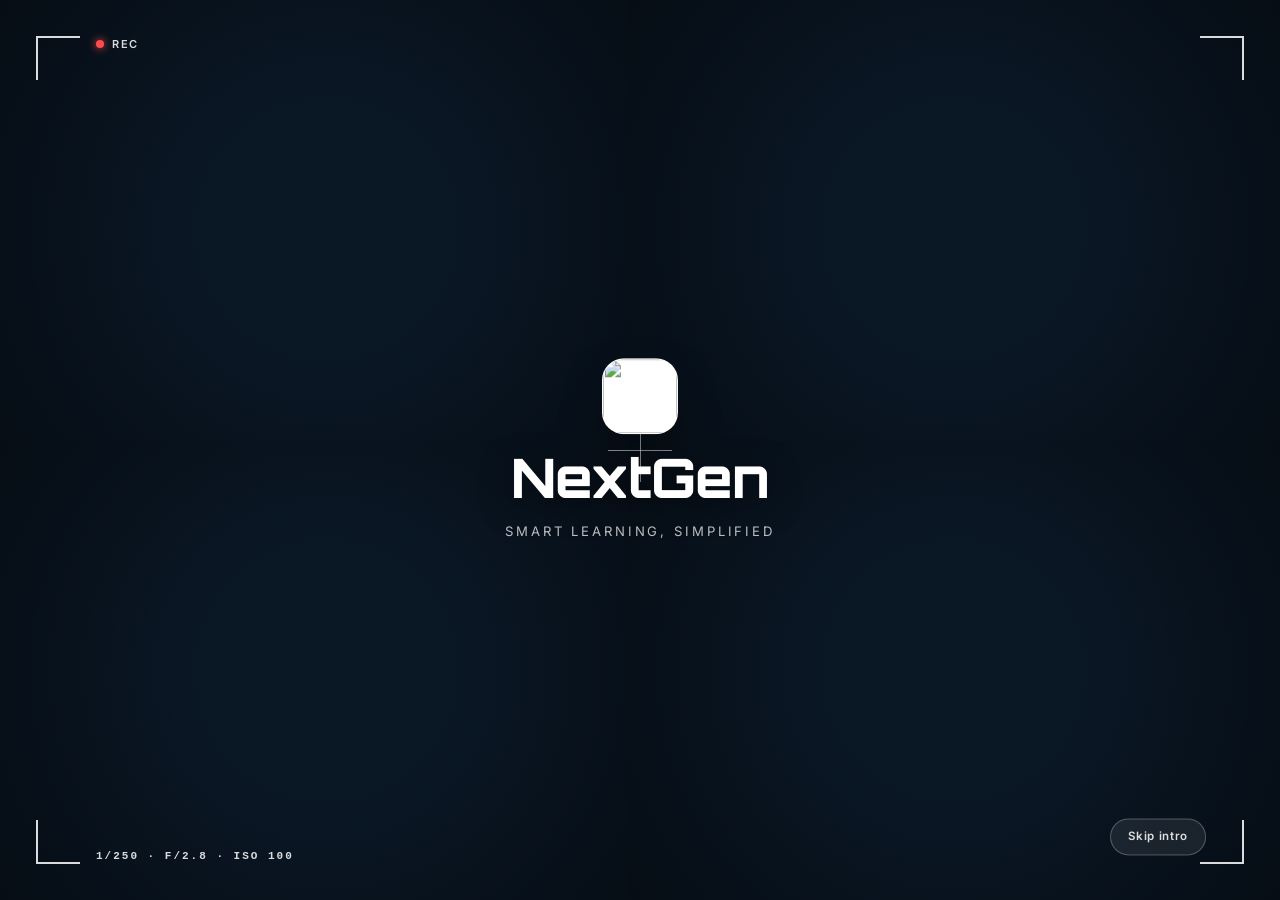
==== commit 47c83609: "Update index.html" ====
--- a/public/index.html
+++ b/public/index.html
@@ -16,7 +16,7 @@
 <link rel="preconnect" href="https://fonts.googleapis.com">
 <link rel="preconnect" href="https://fonts.gstatic.com" crossorigin>
 
-<!-- Theme init: runs before styles paint to avoid a flash of light theme -->
+<!-- Theme init -->
 <script>
 (function(){
   try{
@@ -31,101 +31,48 @@
 @import url('https://fonts.googleapis.com/css2?family=Inter:wght@400;500;600;700;800&family=Orbitron:wght@500;600;700;800;900&display=swap');
 
 /* ============================================================
-   NextGen Smart Classroom — merged styles + dark/light theme
-   Design concept: "Smart Learning, Simplified."
+   1. DESIGN TOKENS
    ============================================================ */
-
-/* ------------------------------------------------------------
-   1. DESIGN TOKENS
-   ------------------------------------------------------------ */
 :root{
   color-scheme:light;
-
-  --navy-900:#0a1f33;
-  --navy-800:#102c48;
-  --navy-700:#163d60;
-  --navy-600:#1d4b74;
-  --blue-600:#2168c6;
-  --blue-500:#2675d8;
-  --blue-400:#4a92ea;
-  --cyan-500:#3bc5ce;
-  --teal-600:#12876d;
-  --teal-500:#17b393;
-
-  --navy:#102c48;
-  --navy2:#163d60;
-  --blue:#2675d8;
-  --cyan:#3bc5ce;
-  --green:#159a77;
-
-  --ink:#182b3e;
-  --ink-700:#2c4358;
-  --ink-500:#5b7084;
-  --muted:#7c8c9c;
-  --muted-soft:#94a3b1;
-  --line:#e4eaf1;
-  --line-soft:#edf2f7;
-  --line-strong:#d3dee9;
-  --bg:#f4f7fa;
-  --surface:#ffffff;
-  --white:#fff;
-
-  --r-sm:9px;
-  --r-md:12px;
-  --r-lg:16px;
-  --r-xl:20px;
-  --r-2xl:26px;
-
+  --navy-900:#0a1f33; --navy-800:#102c48; --navy-700:#163d60; --navy-600:#1d4b74;
+  --blue-600:#2168c6; --blue-500:#2675d8; --blue-400:#4a92ea;
+  --cyan-500:#3bc5ce; --teal-600:#12876d; --teal-500:#17b393;
+  --navy:#102c48; --navy2:#163d60; --blue:#2675d8; --cyan:#3bc5ce; --green:#159a77;
+  --ink:#182b3e; --ink-700:#2c4358; --ink-500:#5b7084;
+  --muted:#7c8c9c; --muted-soft:#94a3b1;
+  --line:#e4eaf1; --line-soft:#edf2f7; --line-strong:#d3dee9;
+  --bg:#f4f7fa; --surface:#ffffff; --white:#fff;
+  --r-sm:9px; --r-md:12px; --r-lg:16px; --r-xl:20px; --r-2xl:26px;
   --shadow-xs:0 1px 2px rgba(16,44,72,.05);
   --shadow-sm:0 4px 14px -6px rgba(16,44,72,.14);
   --shadow-md:0 12px 30px -14px rgba(16,44,72,.22);
   --shadow-lg:0 26px 50px -26px rgba(16,44,72,.32);
   --shadow-xl:0 34px 64px -30px rgba(10,35,60,.40);
   --shadow:0 12px 36px rgba(21,48,75,.06);
-
   --ease:cubic-bezier(.22,.61,.36,1);
   --ease-out:cubic-bezier(.16,1,.3,1);
-  --t-fast:.16s var(--ease);
-  --t-base:.26s var(--ease);
-  --t-slow:.42s var(--ease);
-
-  --gutter:clamp(18px,4.2vw,44px);
-  --shell-max:1240px;
-}
-
-/* ------------------------------------------------------------
+  --t-fast:.16s var(--ease); --t-base:.26s var(--ease); --t-slow:.42s var(--ease);
+  --gutter:clamp(18px,4.2vw,44px); --shell-max:1240px;
+}
+
+/* ============================================================
    2. BASE
-   ------------------------------------------------------------ */
+   ============================================================ */
 *,*::before,*::after{box-sizing:border-box}
-
 html{-webkit-text-size-adjust:100%;scroll-behavior:smooth}
-
 body{
-  margin:0;
-  background:var(--bg);
-  color:var(--ink);
+  margin:0; background:var(--bg); color:var(--ink);
   font-family:'Inter',-apple-system,BlinkMacSystemFont,'Segoe UI',Arial,sans-serif;
-  font-size:14px;
-  line-height:1.5;
-  -webkit-font-smoothing:antialiased;
-  text-rendering:optimizeLegibility;
-  overflow-x:hidden;
-}
-
+  font-size:14px; line-height:1.5;
+  -webkit-font-smoothing:antialiased; text-rendering:optimizeLegibility; overflow-x:hidden;
+}
 h1,h2,h3,h4,p{margin-top:0}
 img,svg{max-width:100%;display:block}
-
 a{color:inherit;transition:color var(--t-fast)}
-
 button,input,select,textarea{font:inherit;color:inherit}
 button{cursor:pointer;background:none;border:0;padding:0}
-
-:focus-visible{
-  outline:2px solid var(--blue-400);
-  outline-offset:2px;
-  border-radius:4px;
-}
-
+:focus-visible{outline:2px solid var(--blue-400);outline-offset:2px;border-radius:4px}
 .hidden{display:none!important}
 
 html.theme-transitioning body,
@@ -135,13 +82,7 @@
 html.theme-transitioning .landing-header,
 html.theme-transitioning .panel,
 html.theme-transitioning .stat-card,
-html.theme-transitioning .category-card,
-html.theme-transitioning .feature-card,
-html.theme-transitioning .step,
 html.theme-transitioning .quick-card,
-html.theme-transitioning .stats-band,
-html.theme-transitioning .mock-window,
-html.theme-transitioning .mock-record,
 html.theme-transitioning .portal-card,
 html.theme-transitioning .btn,
 html.theme-transitioning input,
@@ -150,43 +91,17 @@
   transition:background-color .28s ease, color .28s ease, border-color .28s ease !important;
 }
 
-/* ------------------------------------------------------------
+/* ============================================================
    3. UTILITIES
-   ------------------------------------------------------------ */
+   ============================================================ */
 .muted{color:var(--muted);line-height:1.65;font-size:12.5px}
-
 .section-kicker,.eyebrow,.nav-label{
-  font-size:10px;
-  font-weight:700;
-  letter-spacing:1.6px;
-  text-transform:uppercase;
-  color:#879aab;
+  font-size:10px;font-weight:700;letter-spacing:1.6px;text-transform:uppercase;color:#879aab;
 }
 .section-kicker{color:#4284bd;font-size:9.5px;margin-bottom:8px}
-
-.pill{
-  display:inline-flex;
-  align-items:center;
-  gap:9px;
-  background:#e9f6f9;
-  color:#2f7288;
-  border:1px solid #d7eef1;
-  border-radius:30px;
-  padding:9px 14px;
-  font-size:9.5px;
-  letter-spacing:1.3px;
-  font-weight:700;
-  text-transform:uppercase;
-  margin-bottom:24px;
-}
-
 .status-dot{
-  display:block;
-  width:8px;height:8px;
-  border-radius:50%;
-  background:#42d3a6;
-  box-shadow:0 0 0 4px rgba(66,211,166,.14);
-  flex:none;
+  display:block;width:8px;height:8px;border-radius:50%;background:#42d3a6;
+  box-shadow:0 0 0 4px rgba(66,211,166,.14);flex:none;
   animation:pulse 2.4s ease-in-out infinite;
 }
 @keyframes pulse{
@@ -194,102 +109,58 @@
   50%{box-shadow:0 0 0 7px rgba(66,211,166,.06)}
 }
 
-/* ------------------------------------------------------------
-   4. BRAND / LOGO
-   ------------------------------------------------------------ */
+/* ============================================================
+   4. BRAND / THEME TOGGLE
+   ============================================================ */
 .brand-mark{
-  width:42px;height:42px;
-  border-radius:14px;
-  background:#fff;
-  display:grid;place-items:center;
-  overflow:hidden;
-  box-shadow:0 8px 18px rgba(0,0,0,.18);
-  flex:none;
+  width:42px;height:42px;border-radius:14px;background:#fff;
+  display:grid;place-items:center;overflow:hidden;
+  box-shadow:0 8px 18px rgba(0,0,0,.18);flex:none;
   border:1px solid rgba(255,255,255,.15);
   transition:transform var(--t-base);
 }
-.brand-mark img{
-  width:100%;
-  height:100%;
-  object-fit:cover;
-  display:block;
-}
+.brand-mark img{width:100%;height:100%;object-fit:cover;display:block}
 a.brand:hover .brand-mark,
 .landing-brand:hover .brand-mark{transform:scale(1.04) rotate(-2deg)}
 
-/* ------------------------------------------------------------
-   5. THEME TOGGLE
-   ------------------------------------------------------------ */
 .theme-toggle{
-  width:38px;height:38px;
-  border-radius:10px;
-  border:1px solid var(--line-strong);
-  background:var(--surface);
-  color:var(--ink-700);
-  display:grid;place-items:center;
-  cursor:pointer;
-  flex:none;
+  width:38px;height:38px;border-radius:10px;border:1px solid var(--line-strong);
+  background:var(--surface);color:var(--ink-700);
+  display:grid;place-items:center;cursor:pointer;flex:none;
   transition:background var(--t-fast),border-color var(--t-fast),color var(--t-fast);
 }
 .theme-toggle:hover{background:#f4f8fc;border-color:#c5d5e3;color:var(--blue-600)}
 .theme-toggle:active{transform:scale(.94)}
-.theme-toggle svg{
-  width:18px;height:18px;
-  display:block;
-  transition:transform .35s var(--ease-out);
-}
+.theme-toggle svg{width:18px;height:18px;display:block;transition:transform .35s var(--ease-out)}
 .theme-toggle:hover svg{transform:rotate(15deg)}
 .theme-toggle .icon-moon{display:none}
 [data-theme="dark"] .theme-toggle .icon-sun{display:none}
 [data-theme="dark"] .theme-toggle .icon-moon{display:block}
 [data-theme="dark"] .theme-toggle:hover{background:#152739;border-color:#3a5570;color:#7bb6f5}
 
-/* ------------------------------------------------------------
-   6. APP SHELL — SIDEBAR
-   ------------------------------------------------------------ */
+/* ============================================================
+   5. SIDEBAR
+   ============================================================ */
 .app-shell{min-height:100vh}
-
 .sidebar{
-  width:250px;
-  position:fixed;
-  inset:0 auto 0 0;
+  width:250px;position:fixed;inset:0 auto 0 0;
   background:linear-gradient(180deg,#0f2c49 0%,#0a2137 100%);
-  color:#fff;
-  padding:27px 17px;
-  display:flex;
-  flex-direction:column;
-  z-index:60;
+  color:#fff;padding:27px 17px;
+  display:flex;flex-direction:column;z-index:60;
   border-right:1px solid rgba(255,255,255,.05);
 }
-
 .brand{
-  display:flex;
-  gap:12px;
-  align-items:center;
-  color:#fff;
-  text-decoration:none;
-  padding:0 10px 34px;
-  transition:opacity var(--t-fast);
+  display:flex;gap:12px;align-items:center;color:#fff;text-decoration:none;
+  padding:0 10px 34px;transition:opacity var(--t-fast);
 }
 .brand:hover{opacity:.88}
-
 .brand b{display:block;letter-spacing:1.8px;font:800 13px Orbitron}
 .brand small{display:block;font-size:9px;letter-spacing:2px;color:#a9c1d6;margin-top:4px}
-
 .nav-label{padding:0 13px 12px;color:#7f95a9}
-
 .nav-link{
-  display:flex;
-  align-items:center;
-  gap:12px;
-  width:100%;
-  color:#b9c8d6;
-  padding:12px 14px;
-  border-radius:10px;
-  text-align:left;
-  margin:3px 0;
-  font-weight:600;
-  font-size:13px;
+  display:flex;align-items:center;gap:12px;width:100%;color:#b9c8d6;
+  padding:12px 14px;border-radius:10px;text-align:left;margin:3px 0;
+  font-weight:600;font-size:13px;
   transition:background var(--t-fast),color var(--t-fast),box-shadow var(--t-fast);
   position:relative;
 }
@@ -303,113 +174,60 @@
 .nav-link.active{color:#fff;background:rgba(255,255,255,.09)}
 .nav-link.active .icon{opacity:1}
 .nav-link.active::before{
-  content:'';
-  position:absolute;
-  left:0;top:50%;
-  transform:translateY(-50%);
-  width:3px;height:20px;
-  border-radius:0 3px 3px 0;
+  content:'';position:absolute;left:0;top:50%;transform:translateY(-50%);
+  width:3px;height:20px;border-radius:0 3px 3px 0;
   background:linear-gradient(180deg,#4ed0d0,#2f8ee0);
 }
-
 .sidebar-bottom{margin-top:auto}
-
 .secure-note{
-  display:flex;
-  align-items:center;
-  gap:10px;
-  margin:0 7px 16px;
-  padding:16px 10px 0;
-  border-top:1px solid rgba(255,255,255,.09);
-  color:#dce7f0;
+  display:flex;align-items:center;gap:10px;margin:0 7px 16px;
+  padding:16px 10px 0;border-top:1px solid rgba(255,255,255,.09);color:#dce7f0;
 }
 .secure-note b,.secure-note small{display:block}
 .secure-note b{font-size:11px}
 .secure-note small{font-size:10px;color:#8fa7bb;margin-top:4px}
-
 .logout{border-top:1px solid rgba(255,255,255,.09);border-radius:0}
 
-/* ------------------------------------------------------------
-   7. APP SHELL — MAIN + TOPBAR
-   ------------------------------------------------------------ */
-.main-area{
-  margin-left:250px;
-  min-height:100vh;
-  padding:0 38px 24px;
-  max-width:1800px;
-}
-
+/* ============================================================
+   6. MAIN + TOPBAR
+   ============================================================ */
+.main-area{margin-left:250px;min-height:100vh;padding:0 38px 24px;max-width:1800px}
 .topbar{
-  min-height:94px;
-  border-bottom:1px solid var(--line);
-  display:flex;
-  align-items:center;
-  justify-content:space-between;
-  gap:14px;
-  margin-bottom:30px;
+  min-height:94px;border-bottom:1px solid var(--line);
+  display:flex;align-items:center;justify-content:space-between;gap:14px;margin-bottom:30px;
 }
 .eyebrow{font-size:9px;color:#8a99a8;margin-bottom:6px}
 .topbar h1{font:700 22px Orbitron;margin:0;letter-spacing:-.5px}
-
 .topbar-right{display:flex;align-items:center;gap:14px}
-
-.connection{
-  display:flex;align-items:center;gap:8px;
-  color:var(--muted);font-size:11px;font-weight:600;
-}
-.connection i{
-  width:7px;height:7px;border-radius:50%;
-  background:#e1a342;
-  transition:background var(--t-base);
-}
+.connection{display:flex;align-items:center;gap:8px;color:var(--muted);font-size:11px;font-weight:600}
+.connection i{width:7px;height:7px;border-radius:50%;background:#e1a342;transition:background var(--t-base)}
 .connection i.online{background:#1db58c;box-shadow:0 0 0 3px rgba(29,181,140,.16)}
-
 .avatar{
-  width:37px;height:37px;
-  border-radius:12px;
-  background:linear-gradient(150deg,#e3effb,#dbe9fa);
-  color:#236bb5;
-  display:grid;place-items:center;
-  font-weight:800;font-size:11px;
-}
-
+  width:37px;height:37px;border-radius:12px;
+  background:linear-gradient(150deg,#e3effb,#dbe9fa);color:#236bb5;
+  display:grid;place-items:center;font-weight:800;font-size:11px;
+}
 .mobile-only{display:none}
-
 .icon-button{
-  width:38px;height:38px;
-  border-radius:10px;
-  border:1px solid var(--line);
-  background:#fff;
-  color:var(--ink-700);
-  display:grid;place-items:center;
-  font-size:16px;
+  width:38px;height:38px;border-radius:10px;border:1px solid var(--line);
+  background:#fff;color:var(--ink-700);display:grid;place-items:center;font-size:16px;
   transition:background var(--t-fast),border-color var(--t-fast);
 }
 .icon-button:hover{background:#f4f8fc;border-color:var(--line-strong)}
 
-/* ------------------------------------------------------------
-   8. BUTTONS
-   ------------------------------------------------------------ */
+/* ============================================================
+   7. BUTTONS
+   ============================================================ */
 .btn{
-  display:inline-flex;
-  align-items:center;
-  justify-content:center;
-  gap:10px;
-  border-radius:10px;
-  padding:12px 18px;
-  font-weight:700;
-  font-size:12.5px;
-  border:1px solid transparent;
-  text-decoration:none;
-  white-space:nowrap;
+  display:inline-flex;align-items:center;justify-content:center;gap:10px;
+  border-radius:10px;padding:12px 18px;font-weight:700;font-size:12.5px;
+  border:1px solid transparent;text-decoration:none;white-space:nowrap;
   transition:transform var(--t-fast),box-shadow var(--t-fast),
              background var(--t-fast),border-color var(--t-fast),color var(--t-fast);
 }
 .btn:active{transform:translateY(1px) scale(.995)}
-
 .btn.primary{
-  background:linear-gradient(180deg,#3182e2,var(--blue-600));
-  color:#fff;
+  background:linear-gradient(180deg,#3182e2,var(--blue-600));color:#fff;
   box-shadow:0 6px 16px -6px rgba(38,117,216,.55);
 }
 .btn.primary:hover{
@@ -417,973 +235,65 @@
   transform:translateY(-1px);
   box-shadow:0 10px 22px -8px rgba(38,117,216,.6);
 }
-
-.btn.secondary{
-  background:#fff;
-  border-color:var(--line-strong);
-  color:#3c566d;
-}
-.btn.secondary:hover{
-  background:#f8fbfe;
-  border-color:#a9c2d8;
-  color:var(--navy-800);
-}
-
+.btn.secondary{background:#fff;border-color:var(--line-strong);color:#3c566d}
+.btn.secondary:hover{background:#f8fbfe;border-color:#a9c2d8;color:var(--navy-800)}
 .btn.full{width:100%}
 .btn.small{padding:8px 13px;font-size:11.5px}
-
-.text-button{
-  color:var(--blue-500);
-  font-weight:700;
-  font-size:11.5px;
-  transition:color var(--t-fast),transform var(--t-fast);
-}
+.text-button{color:var(--blue-500);font-weight:700;font-size:11.5px;transition:color var(--t-fast),transform var(--t-fast)}
 .text-button:hover{color:var(--blue-600);transform:translateX(2px)}
 
-/* ------------------------------------------------------------
-   9. PUBLIC LANDING — SHELL
-   ------------------------------------------------------------ */
+/* ============================================================
+   8. PUBLIC LANDING SHELL
+   ============================================================ */
 body:has(#appView.hidden) .sidebar,
 body:has(#appView.hidden) .topbar{display:none}
-
-body:has(#appView.hidden) .main-area{
-  margin-left:0;
-  max-width:none;
-  padding:0;
-}
+body:has(#appView.hidden) .main-area{margin-left:0;max-width:none;padding:0}
 
 .landing{
-  min-height:100vh;
-  padding:0 var(--gutter);
+  min-height:100vh;padding:0 var(--gutter);
   background:
     radial-gradient(900px 420px at 88% -8%, rgba(59,197,206,.13), transparent 62%),
     radial-gradient(760px 400px at 2% 2%, rgba(38,117,216,.09), transparent 60%),
     linear-gradient(180deg,#f9fbfe 0%,#f4f7fa 46%,#f4f7fa 100%);
-  position:relative;
-  overflow:hidden;
-}
-
-.landing > *{
-  width:min(var(--shell-max),100%);
-  margin-inline:auto;
-  position:relative;
-  z-index:1;
-}
+  position:relative;overflow:hidden;
+}
+.landing > *{width:min(var(--shell-max),100%);margin-inline:auto;position:relative;z-index:1}
 
 .landing-header{
-  position:sticky;
-  top:0;
-  z-index:50;
-  display:flex;
-  align-items:center;
-  gap:18px;
+  position:sticky;top:0;z-index:50;
+  display:flex;align-items:center;gap:18px;
   margin:0 calc(-1 * var(--gutter));
   padding:13px max(var(--gutter),calc((100vw - var(--shell-max)) / 2));
   background:rgba(249,251,254,.82);
   -webkit-backdrop-filter:blur(14px) saturate(150%);
   backdrop-filter:blur(14px) saturate(150%);
   border-bottom:1px solid rgba(226,234,242,.9);
-  width:100vw!important;
-  max-width:100vw!important;
+  width:100vw!important;max-width:100vw!important;
   margin-inline:calc(50% - 50vw)!important;
 }
-
 .landing-brand{
-  display:flex;
-  align-items:center;
-  gap:11px;
-  text-decoration:none;
-  color:inherit;
+  display:flex;align-items:center;gap:11px;text-decoration:none;color:inherit;
   transition:opacity var(--t-fast);
 }
 .landing-brand:hover{opacity:.88}
-.landing-brand .brand-mark{width:38px;height:38px;border-radius:12px;box-shadow:0 6px 14px -6px rgba(16,44,72,.45);border-color:rgba(16,44,72,.08)}
+.landing-brand .brand-mark{
+  width:38px;height:38px;border-radius:12px;
+  box-shadow:0 6px 14px -6px rgba(16,44,72,.45);border-color:rgba(16,44,72,.08);
+}
 .landing-brand-text b{display:block;font:800 13px Orbitron;letter-spacing:1.6px;color:var(--navy-800)}
 .landing-brand-text small{display:block;font-size:8.5px;letter-spacing:1.9px;color:#8ba0b4;margin-top:3px;font-weight:600}
-
-.landing-nav{
-  display:flex;
-  align-items:center;
-  gap:2px;
-  margin-left:auto;
-}
-.landing-nav a{
-  position:relative;
-  padding:9px 14px;
-  border-radius:8px;
-  font-size:12.5px;
-  font-weight:600;
-  color:#4c6276;
-  text-decoration:none;
-  transition:background var(--t-fast),color var(--t-fast);
-}
-.landing-nav a::after{
-  content:'';
-  position:absolute;
-  left:14px;right:14px;bottom:5px;
-  height:2px;
-  border-radius:2px;
-  background:var(--blue-500);
-  transform:scaleX(0);
-  transform-origin:left;
-  transition:transform var(--t-base);
-}
-.landing-nav a:hover{background:#eaf2fa;color:var(--navy-800)}
-.landing-nav a:hover::after{transform:scaleX(1)}
-
-.landing-header .btn.primary{
-  background:linear-gradient(180deg,#173f63,#0e2b46);
-  box-shadow:0 8px 18px -10px rgba(16,44,72,.7);
-  padding:9px 15px;
-  font-size:12px;
-}
-.landing-header .btn.primary:hover{background:linear-gradient(180deg,#1d4a72,#12314f)}
-
 .landing-header .theme-toggle{margin-left:auto}
 
-/* ------------------------------------------------------------
-   10. LANDING — HERO (legacy — kept for compatibility)
-   ------------------------------------------------------------ */
-.hero{
-  display:grid;
-  grid-template-columns:1.02fr .98fr;
-  gap:clamp(34px,5vw,68px);
-  align-items:center;
-  padding:clamp(46px,7vw,90px) 0 clamp(54px,7vw,86px);
-  position:relative;
-}
-
-.hero::before,
-.hero::after{
-  content:'';
-  position:absolute;
-  border-radius:50%;
-  filter:blur(70px);
-  pointer-events:none;
-  z-index:0;
-}
-.hero::before{
-  width:460px;height:460px;
-  left:-160px;top:-100px;
-  background:radial-gradient(circle,rgba(59,197,206,.28),transparent 70%);
-  animation:orb 16s ease-in-out infinite;
-}
-.hero::after{
-  width:520px;height:520px;
-  right:-180px;bottom:-160px;
-  background:radial-gradient(circle,rgba(38,117,216,.22),transparent 70%);
-  animation:orb 20s ease-in-out reverse infinite;
-}
-@keyframes orb{
-  0%,100%{transform:translate(0,0) scale(1)}
-  50%{transform:translate(24px,-20px) scale(1.08)}
-}
-
-.hero > *{position:relative;z-index:1}
-
-.hero-title{
-  font:800 clamp(2.3rem,4.6vw,3.85rem)/1.06 Orbitron;
-  letter-spacing:-2px;
-  margin:0 0 20px;
-  color:var(--navy-900);
-}
-.hero-title em{
-  font-style:normal;
-  color:var(--blue-500);
-  background:linear-gradient(180deg,transparent 62%,rgba(59,197,206,.28) 62%,rgba(59,197,206,.28) 92%,transparent 92%);
-  background-repeat:no-repeat;
-  background-size:100% 100%;
-}
-
-.hero-text{
-  max-width:520px;
-  font-size:clamp(13.5px,1.4vw,15.5px);
-  line-height:1.75;
-  color:var(--ink-500);
-  margin-bottom:30px;
-}
-
-.hero-actions{display:flex;flex-wrap:wrap;gap:12px}
-.hero-actions .btn{padding:13px 22px;font-size:13px}
-
-.hero-points{
-  display:flex;
-  flex-wrap:wrap;
-  gap:10px 24px;
-  list-style:none;
-  margin:32px 0 0;
-  padding:0;
-}
-.hero-points li{
-  display:flex;
-  align-items:center;
-  gap:8px;
-  font-size:12.5px;
-  font-weight:500;
-  color:var(--ink-500);
-}
-.hero-points li::before{
-  content:'✓';
-  display:grid;place-items:center;
-  width:18px;height:18px;
-  border-radius:50%;
-  background:#e3f8f2;
-  color:var(--teal-600);
-  font-size:10px;
-  font-weight:800;
-  flex:none;
-}
-
-.hero-visual{position:relative;isolation:isolate}
-.hero-visual::before{
-  content:'';
-  position:absolute;
-  inset:-16% -12% -20% -8%;
-  background:
-    radial-gradient(circle at 62% 38%, rgba(59,197,206,.22), transparent 62%),
-    radial-gradient(circle at 28% 82%, rgba(38,117,216,.18), transparent 60%);
-  filter:blur(4px);
-  z-index:-1;
-}
-.hero-visual::after{
-  content:'';
-  position:absolute;
-  inset:8% 4% 8% 8%;
-  background-image:radial-gradient(rgba(38,117,216,.14) 1px,transparent 1px);
-  background-size:16px 16px;
-  border-radius:24px;
-  z-index:-1;
-  mask-image:radial-gradient(circle at center,#000 30%,transparent 72%);
-  -webkit-mask-image:radial-gradient(circle at center,#000 30%,transparent 72%);
-}
-
-.mock-window{
-  position:relative;
-  z-index:1;
-  background:#fff;
-  border:1px solid #e3ebf3;
-  border-radius:var(--r-xl);
-  overflow:hidden;
-  box-shadow:var(--shadow-xl);
-}
-
-.mock-window-bar{
-  display:flex;
-  align-items:center;
-  gap:6px;
-  padding:12px 16px;
-  background:#fbfdff;
-  border-bottom:1px solid #eef3f8;
-}
-.dot{width:8px;height:8px;border-radius:50%;background:#e0e8f0}
-.dot:nth-child(1){background:#f4c1c1}
-.dot:nth-child(2){background:#f6dfb4}
-.dot:nth-child(3){background:#bfe8d4}
-.mock-window-title{
-  margin-left:10px;
-  font-size:10.5px;
-  font-weight:700;
-  letter-spacing:.4px;
-  color:#94a6b7;
-}
-
-.mock-window-body{
-  padding:18px;
-  display:grid;
-  gap:12px;
-}
-
-.mock-record{
-  display:flex;
-  align-items:center;
-  gap:12px;
-  padding:12px;
-  border:1px solid var(--line-soft);
-  border-radius:var(--r-md);
-  background:#fff;
-  transition:transform var(--t-base),box-shadow var(--t-base);
-}
-.mock-record:hover{transform:translateY(-2px);box-shadow:var(--shadow-sm)}
-
-.mock-avatar{
-  width:34px;height:34px;
-  border-radius:11px;
-  background:#e7f1fe;
-  color:#2a6fc4;
-  display:grid;place-items:center;
-  font:800 11px Orbitron;
-  flex:none;
-}
-.mock-avatar--alt{background:#eeeffd;color:#6a5fd0}
-
-.mock-record-lines{flex:1;display:grid;gap:7px}
-.mock-record-lines span{display:block;height:8px;border-radius:5px;background:#eff3f8}
-.mock-record-lines .l1{width:62%;background:#e3eaf2}
-.mock-record-lines .l2{width:38%}
-
-.mock-badge{
-  font-size:9px;
-  font-weight:800;
-  letter-spacing:.5px;
-  padding:5px 8px;
-  border-radius:6px;
-  background:#e8f8f3;
-  color:#158a6d;
-  text-transform:uppercase;
-  white-space:nowrap;
-}
-.mock-badge--blue{background:#eaf2ff;color:#2f6fc4}
-
-.mock-qr{
-  display:grid;
-  place-items:center;
-  padding:14px;
-  border:1px dashed #dbe6f1;
-  border-radius:var(--r-md);
-  background:#f8fbff;
-}
-.mock-qr svg{width:84px;height:84px}
-
-.mock-float{
-  position:absolute;
-  z-index:2;
-  display:flex;
-  align-items:center;
-  gap:8px;
-  padding:10px 14px;
-  background:#fff;
-  border:1px solid #e6eef6;
-  border-radius:11px;
-  box-shadow:0 16px 34px -16px rgba(15,45,75,.3);
-  font-size:10.5px;
-  font-weight:700;
-  color:#33506b;
-  white-space:nowrap;
-}
-.mock-float--a{right:-4px;bottom:32px;animation:floaty 7s ease-in-out infinite}
-.mock-float--b{left:-12px;top:16%;animation:floaty 8.5s ease-in-out .9s infinite}
-
-.mock-check{
-  width:18px;height:18px;
-  border-radius:50%;
-  background:#e3f8f2;
-  color:var(--teal-600);
-  display:grid;place-items:center;
-  font-size:10px;font-weight:800;
-  flex:none;
-}
-
-@keyframes floaty{
-  0%,100%{transform:translateY(0)}
-  50%{transform:translateY(-7px)}
-}
-
-/* ------------------------------------------------------------
-   11. STATS BAND (legacy)
-   ------------------------------------------------------------ */
-.stats-band{
-  display:grid;
-  grid-template-columns:repeat(4,minmax(0,1fr));
-  gap:0;
-  background:#fff;
-  border:1px solid var(--line);
-  border-radius:var(--r-xl);
-  box-shadow:var(--shadow-md);
-  overflow:hidden;
-  margin-bottom:clamp(20px,4vw,36px);
-}
-.band-stat{
-  padding:26px 24px;
-  text-align:center;
-  border-right:1px solid var(--line-soft);
-  transition:background var(--t-base);
-}
-.band-stat:last-child{border-right:0}
-.band-stat:hover{background:#fafcfe}
-.band-stat strong{
-  display:block;
-  font:800 clamp(1.5rem,2.4vw,1.9rem) Orbitron;
-  letter-spacing:-1px;
-  color:var(--navy-800);
-  margin-bottom:4px;
-}
-.band-stat span{
-  font-size:11.5px;
-  color:var(--muted);
-  font-weight:500;
-}
-
-/* ------------------------------------------------------------
-   12. LANDING — SECTIONS (legacy)
-   ------------------------------------------------------------ */
-.landing-section{padding:clamp(46px,6.5vw,84px) 0;position:relative}
-
-.section-head{max-width:680px;margin-bottom:clamp(26px,3.6vw,42px)}
-.section-head h2{
-  font:800 clamp(1.5rem,2.7vw,2.1rem)/1.2 Orbitron;
-  letter-spacing:-1.1px;
-  color:var(--navy-900);
-  margin:0 0 12px;
-}
-.section-head .muted{font-size:13px;max-width:600px;margin:0}
-.section-head::before{
-  content:'';
-  display:inline-block;
-  width:36px;height:2px;
-  border-radius:2px;
-  background:linear-gradient(90deg,var(--blue-500),var(--cyan-500));
-  margin-bottom:16px;
-}
-
-.category-grid{
-  display:grid;
-  grid-template-columns:repeat(3,minmax(0,1fr));
-  gap:20px;
-}
-
-.category-card{
-  position:relative;
-  display:flex;
-  flex-direction:column;
-  background:#fff;
-  border:1px solid var(--line);
-  border-radius:var(--r-xl);
-  padding:28px 26px 24px;
-  overflow:hidden;
-  transition:transform var(--t-base),box-shadow var(--t-base),border-color var(--t-base);
-}
-.category-card::before{
-  content:'';
-  position:absolute;
-  inset:0 0 auto;
-  height:3px;
-  background:linear-gradient(90deg,var(--blue-500),var(--cyan-500));
-  transform:scaleX(0);
-  transform-origin:left;
-  transition:transform var(--t-slow) var(--ease-out);
-}
-.category-card::after{
-  content:'';
-  position:absolute;
-  right:-60px;bottom:-60px;
-  width:160px;height:160px;
-  border-radius:50%;
-  background:radial-gradient(circle,rgba(38,117,216,.06),transparent 70%);
-  transition:transform var(--t-slow) var(--ease-out);
-}
-.category-card:hover{
-  transform:translateY(-5px);
-  border-color:#d6e3f0;
-  box-shadow:var(--shadow-lg);
-}
-.category-card:hover::before{transform:scaleX(1)}
-.category-card:hover::after{transform:scale(1.15)}
-.category-card:focus-within{
-  border-color:#b9d3ea;
-  box-shadow:0 0 0 4px rgba(38,117,216,.12);
-}
-
-.category-icon{
-  width:52px;height:52px;
-  border-radius:15px;
-  display:grid;place-items:center;
-  margin-bottom:20px;
-  transition:transform var(--t-base);
-}
-.category-card:hover .category-icon{transform:translateY(-2px) scale(1.04)}
-.category-icon svg{width:24px;height:24px}
-.category-icon--blue{background:linear-gradient(150deg,#e9f2ff,#dfeaff);color:#2f76cf}
-.category-icon--teal{background:linear-gradient(150deg,#e4f8f4,#dcf4ee);color:#12a087}
-.category-icon--violet{background:linear-gradient(150deg,#f1ecff,#e9e1ff);color:#7b5fd2}
-
-.category-card h3{
-  font:700 16.5px Orbitron;
-  letter-spacing:-.3px;
-  color:var(--navy-900);
-  margin:0 0 10px;
-}
-.category-card p{
-  font-size:12.8px;
-  line-height:1.68;
-  color:var(--muted);
-  margin:0 0 22px;
-}
-
-.category-link{
-  margin-top:auto;
-  display:inline-flex;
-  align-items:center;
-  gap:8px;
-  align-self:flex-start;
-  font-size:12.5px;
-  font-weight:700;
-  color:var(--blue-500);
-  text-decoration:none;
-  border-radius:6px;
-  transition:color var(--t-fast),gap var(--t-fast);
-  position:relative;
-  z-index:1;
-}
-.category-link span{transition:transform var(--t-base)}
-.category-link:hover{color:var(--blue-600);gap:12px}
-.category-link:hover span{transform:translateX(2px)}
-
-.feature-grid{
-  display:grid;
-  grid-template-columns:repeat(4,minmax(0,1fr));
-  gap:18px;
-}
-
-.feature-card{
-  background:#fff;
-  border:1px solid var(--line);
-  border-radius:var(--r-lg);
-  padding:24px 22px;
-  transition:transform var(--t-base),box-shadow var(--t-base),border-color var(--t-base);
-  position:relative;
-  overflow:hidden;
-}
-.feature-card::before{
-  content:'';
-  position:absolute;
-  inset:auto -20px -30px auto;
-  width:120px;height:120px;
-  border-radius:50%;
-  background:radial-gradient(circle,rgba(59,197,206,.08),transparent 70%);
-  opacity:0;
-  transition:opacity var(--t-base);
-}
-.feature-card:hover{
-  transform:translateY(-3px);
-  border-color:#dbe6f1;
-  box-shadow:var(--shadow-md);
-}
-.feature-card:hover::before{opacity:1}
-
-.feature-icon{
-  width:44px;height:44px;
-  border-radius:13px;
-  display:grid;place-items:center;
-  background:linear-gradient(150deg,#eaf3fe,#e6f7f8);
-  color:var(--blue-500);
-  margin-bottom:16px;
-  transition:transform var(--t-base);
-}
-.feature-icon svg{width:20px;height:20px}
-.feature-card:hover .feature-icon{transform:scale(1.05)}
-
-.feature-card h3{
-  font:700 13.5px Orbitron;
-  color:var(--navy-900);
-  margin:0 0 8px;
-  letter-spacing:-.2px;
-}
-.feature-card p{
-  font-size:12px;
-  line-height:1.65;
-  color:var(--muted);
-  margin:0;
-}
-
-.steps{
-  display:grid;
-  grid-template-columns:repeat(3,minmax(0,1fr));
-  gap:20px;
-  list-style:none;
-  margin:0;
-  padding:0;
-}
-
-.step{
-  position:relative;
-  background:#fff;
-  border:1px solid var(--line);
-  border-radius:var(--r-lg);
-  padding:28px 24px;
-  transition:transform var(--t-base),box-shadow var(--t-base),border-color var(--t-base);
-}
-.step:hover{transform:translateY(-3px);border-color:#dbe6f1;box-shadow:var(--shadow-md)}
-
-.step-num{
-  width:42px;height:42px;
-  border-radius:13px;
-  display:grid;place-items:center;
-  background:linear-gradient(140deg,var(--navy-700),var(--blue-500));
-  color:#fff;
-  font:800 16px Orbitron;
-  margin-bottom:18px;
-  box-shadow:0 10px 20px -12px rgba(22,61,96,.9);
-}
-
-.step h3{
-  font:700 14px Orbitron;
-  color:var(--navy-900);
-  margin:0 0 8px;
-  letter-spacing:-.2px;
-}
-.step p{font-size:12.2px;line-height:1.65;color:var(--muted);margin:0}
-
-.step:not(:last-child)::after{
-  content:'';
-  position:absolute;
-  top:49px;
-  left:100%;
-  width:20px;
-  border-top:2px dashed var(--line-strong);
-  pointer-events:none;
-}
-
-.cta-banner{
-  position:relative;
-  display:grid;
-  grid-template-columns:1.4fr auto;
-  gap:24px;
-  align-items:center;
-  padding:clamp(28px,4vw,44px) clamp(24px,4vw,44px);
-  margin:clamp(20px,4vw,36px) 0 clamp(30px,5vw,56px);
-  background:
-    radial-gradient(600px 260px at 92% 20%, rgba(59,197,206,.22), transparent 60%),
-    linear-gradient(135deg,#123a5c 0%,#0e2c47 60%,#0a2137 100%);
-  border-radius:var(--r-2xl);
-  overflow:hidden;
-  box-shadow:var(--shadow-xl);
-}
-.cta-banner::before{
-  content:'';
-  position:absolute;
-  inset:-50% -10% auto auto;
-  width:380px;height:380px;
-  border-radius:50%;
-  background:radial-gradient(closest-side,rgba(59,197,206,.28),transparent);
-  pointer-events:none;
-}
-.cta-banner h2{
-  color:#fff;
-  font:800 clamp(1.35rem,2.4vw,1.85rem)/1.2 Orbitron;
-  letter-spacing:-.8px;
-  margin:0 0 10px;
-}
-.cta-banner p{
-  color:#a9c2d6;
-  font-size:13px;
-  line-height:1.6;
-  margin:0;
-  max-width:520px;
-}
-.cta-banner .btn{
-  background:#fff;
-  color:var(--navy-800);
-  box-shadow:0 12px 24px -12px rgba(0,0,0,.5);
-}
-.cta-banner .btn:hover{background:#f3f8fd;transform:translateY(-2px)}
-
-.staff-section{
-  display:grid;
-  grid-template-columns:1.05fr .95fr;
-  gap:clamp(28px,4vw,56px);
-  align-items:center;
-  padding:clamp(30px,4.4vw,54px);
-  border-radius:var(--r-2xl);
-  background:linear-gradient(155deg,#0f2c49 0%,#10395c 55%,#0d3f63 100%);
-  box-shadow:var(--shadow-xl);
-  position:relative;
-  overflow:hidden;
-  margin:0 0 clamp(10px,3vw,28px);
-}
-.staff-section::before{
-  content:'';
-  position:absolute;
-  inset:auto -12% -46% 26%;
-  height:78%;
-  background:radial-gradient(closest-side,rgba(59,197,206,.24),transparent);
-  pointer-events:none;
-}
-.staff-section::after{
-  content:'';
-  position:absolute;
-  inset:-34% 52% auto auto;
-  width:340px;height:340px;
-  background:radial-gradient(closest-side,rgba(38,117,216,.32),transparent);
-  pointer-events:none;
-}
-
-.staff-copy{position:relative;z-index:1}
-.staff-copy .section-kicker{color:#5fd2dd}
-.staff-copy .section-kicker::before{display:none}
-.staff-copy h2{
-  color:#fff;
-  font:800 clamp(1.5rem,2.8vw,2rem)/1.2 Orbitron;
-  letter-spacing:-1px;
-  margin:0 0 14px;
-}
-.staff-copy .muted{color:#adc4d8;font-size:13px;max-width:440px;margin:0}
-
-.check-list{
-  list-style:none;
-  margin:26px 0 0;
-  padding:0;
-  display:grid;
-  gap:12px;
-}
-.check-list li{
-  display:flex;
-  align-items:center;
-  gap:11px;
-  font-size:12.8px;
-  font-weight:500;
-  color:#cfe0ee;
-}
-.check-list li::before{
-  content:'✓';
-  display:grid;place-items:center;
-  width:20px;height:20px;
-  border-radius:50%;
-  background:rgba(59,197,206,.18);
-  color:#5fd2dd;
-  font-size:10px;
-  font-weight:800;
-  flex:none;
-}
-
-.staff-section .login-card{
-  position:relative;
-  z-index:1;
-  width:100%;
-  max-width:420px;
-  justify-self:end;
-  padding:30px;
-  border:0;
-  border-radius:var(--r-lg);
-  box-shadow:0 26px 50px -24px rgba(4,20,36,.7);
-}
-
-.landing-footer{
-  padding:clamp(38px,5vw,52px) 0 28px;
-  margin-top:clamp(46px,6vw,80px);
-  border-top:1px solid var(--line);
-}
-
-.landing-footer-top{
-  display:flex;
-  justify-content:space-between;
-  gap:clamp(26px,5vw,60px);
-  flex-wrap:wrap;
-}
-
-.landing-footer-brand{
-  display:flex;
-  gap:14px;
-  max-width:420px;
-}
-.landing-footer-brand .brand-mark{
-  width:40px;height:40px;border-radius:13px;
-  border-color:rgba(16,44,72,.1);
-}
-.landing-footer-brand b{display:block;font:800 11.5px Orbitron;letter-spacing:1.6px;color:var(--navy-800)}
-.landing-footer-brand p{font-size:12px;line-height:1.7;color:var(--muted);margin:8px 0 0}
-
-.landing-footer-nav{display:flex;gap:clamp(34px,6vw,72px);flex-wrap:wrap}
-.landing-footer-nav h4{
-  font:700 10.5px Orbitron;
-  letter-spacing:1.3px;
-  text-transform:uppercase;
-  color:#8b9bab;
-  margin:0 0 14px;
-}
-.landing-footer-nav a{
-  display:block;
-  font-size:12.5px;
-  color:#4c6276;
-  text-decoration:none;
-  margin-bottom:10px;
-  transition:color var(--t-fast),transform var(--t-fast);
-}
-.landing-footer-nav a:hover{color:var(--blue-500);transform:translateX(2px)}
-
-.landing-footer-bottom{
-  display:flex;
-  justify-content:space-between;
-  gap:14px;
-  flex-wrap:wrap;
-  margin-top:clamp(28px,4vw,42px);
-  padding-top:20px;
-  border-top:1px solid var(--line-soft);
-  font-size:11px;
-  color:#93a3b2;
-}
-
-@keyframes rise{
-  from{opacity:0;transform:translateY(16px)}
-  to{opacity:1;transform:none}
-}
-
-.hero-copy > *{animation:rise .62s var(--ease-out) both}
-.hero-copy > *:nth-child(1){animation-delay:.04s}
-.hero-copy > *:nth-child(2){animation-delay:.10s}
-.hero-copy > *:nth-child(3){animation-delay:.16s}
-.hero-copy > *:nth-child(4){animation-delay:.22s}
-.hero-copy > *:nth-child(5){animation-delay:.28s}
-
-.hero-visual{animation:rise .7s var(--ease-out) .18s both}
-.stats-band{animation:rise .6s var(--ease-out) .3s both}
-
-.category-card{animation:rise .55s var(--ease-out) both}
-.category-card:nth-child(1){animation-delay:.06s}
-.category-card:nth-child(2){animation-delay:.14s}
-.category-card:nth-child(3){animation-delay:.22s}
-
-.feature-card{animation:rise .55s var(--ease-out) both}
-.feature-card:nth-child(1){animation-delay:.04s}
-.feature-card:nth-child(2){animation-delay:.10s}
-.feature-card:nth-child(3){animation-delay:.16s}
-.feature-card:nth-child(4){animation-delay:.22s}
-
-.cta-banner{animation:rise .6s var(--ease-out) both}
-
-/* ------------------------------------------------------------
-   13. PORTAL SELECTION (home page — Student vs Teacher)
-   ------------------------------------------------------------ */
-.portal-select-section{
-  padding:clamp(44px,5.5vw,72px) 0 clamp(28px,4vw,48px);
-}
-.portal-select-head{
-  max-width:640px;
-  margin:0 auto clamp(28px,3.6vw,40px);
-  text-align:center;
-}
-.portal-select-head::before{margin-left:auto;margin-right:auto}
-.portal-select-head .muted{margin-inline:auto}
-
-.portal-grid{
-  display:grid;
-  grid-template-columns:repeat(2,minmax(0,1fr));
-  gap:22px;
-  max-width:960px;
-  margin:0 auto;
-}
-
-.portal-card{
-  position:relative;
-  display:flex;
-  flex-direction:column;
-  align-items:flex-start;
-  gap:14px;
-  padding:36px 32px 32px;
-  background:#fff;
-  border:2px solid var(--line);
-  border-radius:var(--r-xl);
-  text-align:left;
-  cursor:pointer;
-  font-family:inherit;
-  color:inherit;
-  transition:transform var(--t-base),box-shadow var(--t-base),border-color var(--t-base);
-  overflow:hidden;
-  isolation:isolate;
-}
-.portal-card::before{
-  content:'';
-  position:absolute;
-  inset:0;
-  background:linear-gradient(135deg, rgba(38,117,216,.05), rgba(59,197,206,.05));
-  opacity:0;
-  transition:opacity var(--t-base);
-  z-index:-1;
-  pointer-events:none;
-}
-.portal-card:hover,
-.portal-card:focus-visible{
-  transform:translateY(-4px);
-  box-shadow:var(--shadow-lg);
-}
-.portal-card:hover::before,
-.portal-card:focus-visible::before{opacity:1}
-.portal-card--student:hover,
-.portal-card--student:focus-visible{border-color:var(--blue-500)}
-.portal-card--teacher:hover,
-.portal-card--teacher:focus-visible{border-color:var(--teal-600)}
-
-.portal-icon{
-  font-size:46px;
-  line-height:1;
-  margin-bottom:4px;
-  transition:transform var(--t-base);
-  display:inline-block;
-}
-.portal-card:hover .portal-icon,
-.portal-card:focus-visible .portal-icon{
-  transform:scale(1.08) rotate(-4deg);
-}
-
-.portal-card h3{
-  font:800 22px Orbitron;
-  color:var(--navy-900);
-  margin:0;
-  letter-spacing:-.4px;
-}
-.portal-card p{
-  font-size:13.5px;
-  line-height:1.65;
-  color:var(--muted);
-  margin:0;
-  max-width:380px;
-}
-
-.portal-cta{
-  margin-top:auto;
-  padding-top:10px;
-  display:inline-flex;
-  align-items:center;
-  gap:8px;
-  font-size:13.5px;
-  font-weight:700;
-  color:var(--blue-500);
-  transition:gap var(--t-fast),color var(--t-fast);
-}
-.portal-card--teacher .portal-cta{color:var(--teal-600)}
-.portal-card:hover .portal-cta,
-.portal-card:focus-visible .portal-cta{gap:12px}
-
-[data-theme="dark"] .portal-card{
-  background:#0f1e2d;
-  border-color:#1c3044;
-}
-[data-theme="dark"] .portal-card:hover,
-[data-theme="dark"] .portal-card:focus-visible{border-color:#4d92ea}
-[data-theme="dark"] .portal-card--teacher:hover,
-[data-theme="dark"] .portal-card--teacher:focus-visible{border-color:#2ccea2}
-[data-theme="dark"] .portal-card h3{color:#eaf2fa}
-[data-theme="dark"] .portal-card p{color:#8a9fb2}
-[data-theme="dark"] .portal-cta{color:#7bb6f5}
-[data-theme="dark"] .portal-card--teacher .portal-cta{color:#2ccea2}
-[data-theme="dark"] .portal-card::before{
-  background:linear-gradient(135deg, rgba(77,146,234,.08), rgba(77,212,221,.08));
-}
-
-@media (max-width:720px){
-  .portal-grid{grid-template-columns:1fr;gap:14px}
-  .portal-card{padding:26px 22px 24px}
-  .portal-icon{font-size:38px}
-  .portal-card h3{font-size:19px}
-  .portal-card p{font-size:12.5px}
-}
-
-/* ------------------------------------------------------------
-   13b. PORTAL-ONLY LANDING — minimal two-option home
-   ------------------------------------------------------------ */
-.portal-only-layout{
-  padding:clamp(40px, 8vh, 100px) 0;
-}
-.login-view-wrap{
-  max-width: 420px;
-  margin: 0 auto;
-}
-.login-back-btn{
-  margin-bottom: 16px;
-}
-
-/* ------------------------------------------------------------
-   14. STUDENT MODE — hide teacher UI, keep only Registration
-   ------------------------------------------------------------ */
+/* ============================================================
+   9. PORTAL LAYOUT + LOGIN
+   ============================================================ */
+.portal-only-layout{padding:clamp(40px, 8vh, 100px) 0}
+.login-view-wrap{max-width:420px;margin:0 auto}
+.login-back-btn{margin-bottom:16px}
+
+/* ============================================================
+   10. STUDENT MODE
+   ============================================================ */
 body.student-mode .sidebar{display:none !important}
 body.student-mode .main-area{margin-left:0 !important;padding:0 20px 24px !important;max-width:none}
 body.student-mode .notification-wrapper{display:none !important}
@@ -1392,16 +302,12 @@
 body.student-mode #logoutBtn{display:none !important}
 body.student-mode #menuBtn{display:none !important}
 body.student-mode .secure-note{display:none}
-
 body.student-mode #page-home,
 body.student-mode #page-records,
 body.student-mode #page-scores,
 body.student-mode #page-scan{display:none !important}
-
 body.student-mode #returnToHomeBtn{display:inline-flex !important}
-
 body.student-mode #dangerZonePanel{display:none !important}
-
 @media (max-width:800px){
   body.student-mode .main-area{
     padding-left:max(17px,env(safe-area-inset-left)) !important;
@@ -1409,198 +315,96 @@
   }
 }
 
-/* ------------------------------------------------------------
-   15. DASHBOARD — PAGES
-   ------------------------------------------------------------ */
+/* ============================================================
+   11. DASHBOARD PAGES
+   ============================================================ */
 .page{animation:appear .28s var(--ease-out)}
-@keyframes appear{
-  from{opacity:.4;transform:translateY(6px)}
-  to{opacity:1;transform:none}
-}
-
+@keyframes appear{from{opacity:.4;transform:translateY(6px)}to{opacity:1;transform:none}}
 h2{font:800 25px Orbitron;letter-spacing:-.7px;margin-bottom:8px;color:var(--navy-900)}
 h3{font:700 15px Orbitron;margin-bottom:5px;color:var(--navy-900)}
-
 .welcome-row,.page-intro{
-  display:flex;
-  align-items:center;
-  justify-content:space-between;
-  gap:20px;
-  margin-bottom:24px;
+  display:flex;align-items:center;justify-content:space-between;gap:20px;margin-bottom:24px;
 }
 .welcome-row h2,.page-intro h2{margin:7px 0}
-
-.stats-grid{
-  display:grid;
-  grid-template-columns:repeat(4,minmax(0,1fr));
-  gap:16px;
-  margin-bottom:20px;
-}
-
-.stat-card,.panel{
-  background:#fff;
-  border:1px solid var(--line);
-  border-radius:var(--r-lg);
-  box-shadow:var(--shadow);
-}
-
+.stats-grid{display:grid;grid-template-columns:repeat(4,minmax(0,1fr));gap:16px;margin-bottom:20px}
+.stat-card,.panel{background:#fff;border:1px solid var(--line);border-radius:var(--r-lg);box-shadow:var(--shadow)}
 .stat-card{
-  position:relative;
-  display:flex;
-  flex-direction:column;
-  padding:18px 19px 20px;
-  min-height:148px;
+  position:relative;display:flex;flex-direction:column;
+  padding:18px 19px 20px;min-height:148px;
   transition:transform var(--t-base),box-shadow var(--t-base),border-color var(--t-base);
 }
 .stat-card:hover{transform:translateY(-2px);box-shadow:var(--shadow-md);border-color:#dbe6f1}
-
 .stat-icon{
-  width:34px;height:34px;
-  border-radius:10px;
-  display:grid;place-items:center;
-  font-size:17px;
-  margin-bottom:14px;
+  width:34px;height:34px;border-radius:10px;display:grid;place-items:center;
+  font-size:17px;margin-bottom:14px;
 }
 .blue{background:#e9f2ff;color:#367fe0}
 .teal{background:#e4f8f4;color:#159e8a}
 .amber{background:#fff4e0;color:#c48b2b}
 .violet{background:#f0ebff;color:#8060d8}
-
 .stat-label{display:block;color:#6b7c8e;font-size:11px;font-weight:600;margin-bottom:8px}
 .stat-card strong{display:block;font:800 28px Orbitron;letter-spacing:-1px;margin-bottom:4px;color:var(--navy-900)}
 .stat-card small{color:#9aa6b2;font-size:10px}
-
-.content-grid{
-  display:grid;
-  grid-template-columns:1.15fr .85fr;
-  gap:18px;
-  margin-bottom:19px;
-}
-
+.content-grid{display:grid;grid-template-columns:1.15fr .85fr;gap:18px;margin-bottom:19px}
 .panel{padding:22px}
-
-.panel-heading{
-  display:flex;
-  justify-content:space-between;
-  align-items:center;
-  gap:12px;
-  margin-bottom:20px;
-}
+.panel-heading{display:flex;justify-content:space-between;align-items:center;gap:12px;margin-bottom:20px}
 .panel-heading h3{margin:6px 0 0}
-
 .quick-grid{display:grid;grid-template-columns:repeat(3,minmax(0,1fr));gap:11px}
-
 .quick-card{
-  display:flex;
-  flex-direction:column;
-  align-items:flex-start;
-  text-align:left;
-  border:1px solid var(--line);
-  border-radius:var(--r-md);
-  background:#fff;
-  padding:15px;
-  min-height:148px;
+  display:flex;flex-direction:column;align-items:flex-start;text-align:left;
+  border:1px solid var(--line);border-radius:var(--r-md);background:#fff;
+  padding:15px;min-height:148px;
   transition:transform var(--t-base),box-shadow var(--t-base),border-color var(--t-base);
 }
-.quick-card:hover{
-  border-color:#9cc5e9;
-  transform:translateY(-2px);
-  box-shadow:var(--shadow-md);
-}
+.quick-card:hover{border-color:#9cc5e9;transform:translateY(-2px);box-shadow:var(--shadow-md)}
 .quick-icon{
-  width:34px;height:34px;
-  border-radius:10px;
-  background:#edf5fd;
-  color:var(--blue-500);
-  display:grid;place-items:center;
-  font-size:20px;
-  margin-bottom:13px;
+  width:34px;height:34px;border-radius:10px;background:#edf5fd;color:var(--blue-500);
+  display:grid;place-items:center;font-size:20px;margin-bottom:13px;
 }
 .quick-card b{font-size:11.5px;margin-bottom:7px;color:var(--navy-900)}
 .quick-card small{font-size:10.5px;color:#8190a0;line-height:1.55}
-
 .status-list > div{
-  display:flex;
-  align-items:center;
-  gap:10px;
-  padding:12px 0;
+  display:flex;align-items:center;gap:10px;padding:12px 0;
   border-bottom:1px solid var(--line-soft);
 }
 .status-list > div:last-child{border-bottom:0}
-
-.status-bullet{
-  width:7px;height:7px;
-  border-radius:50%;
-  background:#2db98e;
-  flex:none;
-}
+.status-bullet{width:7px;height:7px;border-radius:50%;background:#2db98e;flex:none}
 .status-list b,.status-list small{display:block}
 .status-list b{font-size:11.5px}
 .status-list small{font-size:10px;color:#8a99a8;margin-top:4px}
-
 .status-tag{
-  margin-left:auto;
-  border-radius:6px;
-  background:#f1f4f7;
-  padding:5px 8px;
-  font-size:9.5px;
-  font-weight:600;
-  color:#78889a;
-  white-space:nowrap;
+  margin-left:auto;border-radius:6px;background:#f1f4f7;padding:5px 8px;
+  font-size:9.5px;font-weight:600;color:#78889a;white-space:nowrap;
 }
 .status-tag.ok{color:#168764;background:#e5f8f0}
-
 .notice{
-  background:#f0f7ff;
-  border:1px solid #dceeff;
-  border-radius:var(--r-md);
-  padding:12px 13px;
-  margin-top:15px;
+  background:#f0f7ff;border:1px solid #dceeff;border-radius:var(--r-md);
+  padding:12px 13px;margin-top:15px;
 }
 .notice b{font-size:10.5px;color:#286aaf}
 .notice p{font-size:10.5px;line-height:1.6;color:#66829d;margin:5px 0 0}
 .notice.compact{margin-top:22px}
-
 .recent-panel{margin-bottom:25px}
-
 .empty-state{padding:30px 15px;text-align:center;color:var(--muted)}
 .empty-symbol{
-  width:43px;height:43px;
-  border-radius:13px;
-  display:grid;place-items:center;
-  background:#f0f5f9;
-  color:#7290aa;
-  font-size:22px;
-  margin:0 auto 12px;
+  width:43px;height:43px;border-radius:13px;display:grid;place-items:center;
+  background:#f0f5f9;color:#7290aa;font-size:22px;margin:0 auto 12px;
 }
 .empty-state b{display:block;font-size:12.5px;color:#3c5367;margin-bottom:6px}
 .empty-state p{font-size:11.5px;margin:0;line-height:1.55}
 
-/* ------------------------------------------------------------
-   16. FORMS
-   ------------------------------------------------------------ */
-.login-card{
-  padding:30px;
-  max-width:400px;
-  width:100%;
-}
-
-.login-card h2,
-.login-card h3{font-size:23px;margin:10px 0;letter-spacing:-.6px}
+/* ============================================================
+   12. FORMS
+   ============================================================ */
+.login-card{padding:30px;max-width:400px;width:100%}
+.login-card h2,.login-card h3{font-size:23px;margin:10px 0;letter-spacing:-.6px}
 .login-card > .muted{margin-bottom:23px}
-
 .login-card label,
 .form-grid label,
 .scan-card label{
-  display:flex;
-  flex-direction:column;
-  gap:8px;
-  color:#445a6e;
-  font-size:11.5px;
-  font-weight:700;
-  margin-bottom:17px;
-}
-
+  display:flex;flex-direction:column;gap:8px;
+  color:#445a6e;font-size:11.5px;font-weight:700;margin-bottom:17px;
+}
 .login-card input,
 .form-grid input,
 .form-grid select,
@@ -1608,22 +412,14 @@
 .scan-card input,
 .table-toolbar select,
 .search-box input{
-  width:100%;
-  border:1px solid var(--line-strong);
-  border-radius:var(--r-sm);
-  padding:12px;
-  background:#fff;
-  color:#23384a;
-  font-size:13px;
-  outline:none;
-  min-width:0;
+  width:100%;border:1px solid var(--line-strong);border-radius:var(--r-sm);
+  padding:12px;background:#fff;color:#23384a;font-size:13px;outline:none;min-width:0;
   transition:border-color var(--t-fast),box-shadow var(--t-fast),background var(--t-fast);
 }
 .login-card input::placeholder,
 .form-grid input::placeholder,
 .form-grid textarea::placeholder,
 .scan-card input::placeholder{color:#a8b5c1}
-
 .login-card input:focus,
 .form-grid input:focus,
 .form-grid select:focus,
@@ -1631,480 +427,239 @@
 .scan-card input:focus,
 .search-box input:focus,
 .table-toolbar select:focus{
-  border-color:#71a9e1;
-  box-shadow:0 0 0 3px rgba(44,125,211,.14);
-  background:#fff;
-}
-
+  border-color:#71a9e1;box-shadow:0 0 0 3px rgba(44,125,211,.14);background:#fff;
+}
 .login-card .btn{margin-top:5px}
-
 .microcopy{font-size:10.5px;line-height:1.6;color:#97a4b0;margin:15px 0 0}
-
-.form-message{
-  font-size:11.5px;
-  color:#c14e4e;
-  line-height:1.5;
-  min-height:15px;
-  margin:10px 0 0;
-}
+.form-message{font-size:11.5px;color:#c14e4e;line-height:1.5;min-height:15px;margin:10px 0 0}
 .form-message.success{color:#148462}
-
 .required-note{font-size:10.5px;color:#8b9aa8}
-
-.register-layout{
-  display:grid;
-  grid-template-columns:minmax(0,1fr) 285px;
-  gap:18px;
-  align-items:start;
-}
-
+.register-layout{display:grid;grid-template-columns:minmax(0,1fr) 285px;gap:18px;align-items:start}
 .form-panel{padding:0}
-
 .form-section{padding:23px 24px;border-bottom:1px solid var(--line-soft)}
 .form-section:last-of-type{border-bottom:0}
-
 .form-section-head{display:flex;gap:13px;align-items:flex-start;margin-bottom:22px}
 .number-badge{
-  width:29px;height:29px;
-  display:grid;place-items:center;
-  border-radius:9px;
-  background:#eaf3fc;
-  color:#2874c5;
-  font-size:11px;
-  font-weight:800;
-  flex:none;
+  width:29px;height:29px;display:grid;place-items:center;border-radius:9px;
+  background:#eaf3fc;color:#2874c5;font-size:11px;font-weight:800;flex:none;
 }
 .form-section-head h3{margin:2px 0 6px}
 .form-section-head p{margin:0;font-size:11.5px;color:#8997a5}
-
 .form-grid{display:grid;grid-template-columns:repeat(2,minmax(0,1fr));gap:0 16px}
 .form-grid label{margin-bottom:15px}
 .form-grid label > span{color:#d15d5d}
 .form-grid .wide{grid-column:1/-1}
 .form-grid textarea{resize:vertical;line-height:1.55;font-family:inherit}
-
 .field-hint{font-size:10.5px;color:#8997a5;margin:0}
-
 .form-actions{display:flex;justify-content:flex-end;gap:10px;padding:18px 24px}
-
-.qr-side{
-  padding:22px;
-  text-align:center;
-  position:sticky;
-  top:20px;
-}
+.qr-side{padding:22px;text-align:center;position:sticky;top:20px}
 .qr-side > .section-kicker{text-align:left}
-
 .qr-illustration{
-  width:180px;height:180px;
-  margin:23px auto 17px;
-  border:1px dashed #cbd8e4;
-  border-radius:var(--r-md);
-  display:grid;place-items:center;
-  background:#f8fafc;
-  overflow:hidden;
+  width:180px;height:180px;margin:23px auto 17px;
+  border:1px dashed #cbd8e4;border-radius:var(--r-md);
+  display:grid;place-items:center;background:#f8fafc;overflow:hidden;
 }
 .qr-illustration canvas,
 .qr-illustration img{max-width:160px;max-height:160px}
-
 .qr-placeholder{font-size:60px;color:#c4d4e1}
-
 .qr-side h3{font-size:13px}
 .qr-side > .muted{font-size:10.5px;line-height:1.6;margin-bottom:17px}
 
-/* ------------------------------------------------------------
-   17. TABLES & RECORDS
-   ------------------------------------------------------------ */
+/* ============================================================
+   13. TABLES & RECORDS
+   ============================================================ */
 .table-panel{padding:0;overflow:hidden}
-
 .table-toolbar{
-  display:flex;
-  align-items:center;
-  gap:10px;
-  padding:16px;
-  border-bottom:1px solid var(--line-soft);
-  flex-wrap:wrap;
-}
-
+  display:flex;align-items:center;gap:10px;padding:16px;
+  border-bottom:1px solid var(--line-soft);flex-wrap:wrap;
+}
 .search-box{
-  display:flex;
-  align-items:center;
-  gap:8px;
-  border:1px solid var(--line-strong);
-  border-radius:var(--r-sm);
-  padding:0 10px;
-  flex:1;
-  min-width:200px;
-  color:#8496a6;
+  display:flex;align-items:center;gap:8px;border:1px solid var(--line-strong);
+  border-radius:var(--r-sm);padding:0 10px;flex:1;min-width:200px;color:#8496a6;
   transition:border-color var(--t-fast),box-shadow var(--t-fast);
 }
 .search-box:focus-within{border-color:#71a9e1;box-shadow:0 0 0 3px rgba(44,125,211,.14)}
 .search-box input{border:0;box-shadow:none!important;padding:10px 0;font-size:12px}
-
 .table-toolbar select{width:auto;min-width:140px;padding:10px;font-size:12px}
-
 .export-actions{display:flex;gap:6px}
-
 .table-wrap{overflow:auto;min-height:210px}
-
 .data-table{width:100%;border-collapse:collapse;white-space:nowrap}
 .data-table th{
-  background:#f8fafc;
-  color:#8493a1;
-  text-align:left;
-  font-size:9.5px;
-  letter-spacing:.6px;
-  text-transform:uppercase;
-  padding:14px 15px;
+  background:#f8fafc;color:#8493a1;text-align:left;font-size:9.5px;
+  letter-spacing:.6px;text-transform:uppercase;padding:14px 15px;
   border-bottom:1px solid var(--line-soft);
 }
 .data-table td{
-  padding:14px 15px;
-  border-bottom:1px solid #f0f3f6;
-  font-size:11.5px;
-  color:#43586b;
+  padding:14px 15px;border-bottom:1px solid #f0f3f6;font-size:11.5px;color:#43586b;
 }
 .data-table tr{transition:background var(--t-fast)}
 .data-table tbody tr:hover{background:#fafcfe}
 .data-table tr:last-child td{border-bottom:0}
 .data-table td b{display:block;color:#23384a;font-size:11.5px}
 .data-table td small{display:block;color:#93a0ac;font-size:9.5px;margin-top:4px}
-
 .category-chip{
-  display:inline-block;
-  border-radius:5px;
-  padding:5px 8px;
-  font-size:9.5px;
-  font-weight:700;
-  background:#edf5ff;
-  color:#3674b5;
+  display:inline-block;border-radius:5px;padding:5px 8px;
+  font-size:9.5px;font-weight:700;background:#edf5ff;color:#3674b5;
 }
 .category-chip.employee{background:#f2edff;color:#775ac2}
 .category-chip.visitor{background:#e6f8f1;color:#178668}
-
 .row-actions{display:flex;gap:5px}
 .row-actions button{
-  background:#fff;
-  border:1px solid #e1e8ee;
-  border-radius:6px;
-  padding:6px 9px;
-  color:#527089;
-  font-size:10px;
+  background:#fff;border:1px solid #e1e8ee;border-radius:6px;padding:6px 9px;
+  color:#527089;font-size:10px;
   transition:border-color var(--t-fast),background var(--t-fast),color var(--t-fast);
 }
 .row-actions button:hover{border-color:#9ebbd2;background:#f8fbfd}
 .row-actions .danger{color:#c0392b;background:#fdf2f2;border-color:#f5c6c6}
 .row-actions .danger:hover{background:#fbeaea;border-color:#e9a9a9}
 .row-actions button[data-view]{color:#2f76cf}
-
 .table-footer{
-  display:flex;
-  justify-content:space-between;
-  gap:10px;
-  padding:12px 16px;
-  background:#fbfcfd;
-  border-top:1px solid var(--line-soft);
-  color:#8b9aa8;
-  font-size:10.5px;
-}
-
-/* ------------------------------------------------------------
-   18. QR LOOKUP
-   ------------------------------------------------------------ */
-.scan-layout{
-  display:grid;
-  grid-template-columns:minmax(280px,.8fr) minmax(0,1.2fr);
-  gap:18px;
-}
-
+  display:flex;justify-content:space-between;gap:10px;padding:12px 16px;
+  background:#fbfcfd;border-top:1px solid var(--line-soft);
+  color:#8b9aa8;font-size:10.5px;
+}
+
+/* ============================================================
+   14. QR LOOKUP
+   ============================================================ */
+.scan-layout{display:grid;grid-template-columns:minmax(280px,.8fr) minmax(0,1.2fr);gap:18px}
 .scan-card{text-align:center;padding:28px}
-
 .scan-icon{
-  width:54px;height:54px;
-  display:grid;place-items:center;
-  background:#eaf4ff;
-  color:#2b79cc;
-  border-radius:16px;
-  font-size:30px;
-  margin:0 auto 16px;
+  width:54px;height:54px;display:grid;place-items:center;background:#eaf4ff;
+  color:#2b79cc;border-radius:16px;font-size:30px;margin:0 auto 16px;
 }
 .scan-card h3{font-size:17px;margin-bottom:8px}
 .scan-card > p{font-size:11.5px;color:#8795a4;line-height:1.6}
 .scan-card label{text-align:left;margin:25px 0 15px}
-
 .scan-result{min-height:270px;display:flex;align-items:center;justify-content:center}
-
 .record-detail{width:100%;padding:5px}
 .record-detail h3{font-size:18px}
-
-.detail-grid{
-  display:grid;
-  grid-template-columns:repeat(2,minmax(0,1fr));
-  gap:12px;
-  margin-top:20px;
-}
+.detail-grid{display:grid;grid-template-columns:repeat(2,minmax(0,1fr));gap:12px;margin-top:20px}
 .detail-item{padding:12px;background:#f7f9fb;border-radius:var(--r-sm)}
 .detail-item small{display:block;color:#8c9aa7;font-size:9.5px;margin-bottom:7px}
 .detail-item b{font-size:12px;overflow-wrap:anywhere}
-
 .camera-reader{
-  width:100%;
-  max-width:420px;
-  margin:15px auto 0;
-  overflow:hidden;
-  border-radius:var(--r-md);
+  width:100%;max-width:420px;margin:15px auto 0;
+  overflow:hidden;border-radius:var(--r-md);
 }
 .camera-reader video{border-radius:var(--r-md)}
 .camera-reader button{font-size:11px!important}
 
-/* ------------------------------------------------------------
-   19. TOAST & APP FOOTER
-   ------------------------------------------------------------ */
+/* ============================================================
+   15. TOAST + FOOTER
+   ============================================================ */
 .toast{
-  position:fixed;
-  bottom:24px;
-  right:25px;
-  background:var(--navy-800);
-  color:#fff;
-  padding:13px 18px;
-  border-radius:11px;
+  position:fixed;bottom:24px;right:25px;background:var(--navy-800);color:#fff;
+  padding:13px 18px;border-radius:11px;
   box-shadow:0 16px 34px -12px rgba(16,44,72,.55);
-  font-size:12.5px;
-  font-weight:500;
-  opacity:0;
-  pointer-events:none;
+  font-size:12.5px;font-weight:500;opacity:0;pointer-events:none;
   transform:translateY(10px);
   transition:opacity var(--t-base),transform var(--t-base);
-  z-index:200;
-  max-width:min(340px,calc(100vw - 40px));
+  z-index:200;max-width:min(340px,calc(100vw - 40px));
 }
 .toast.show{opacity:1;transform:none}
-
 .footer{
-  border-top:1px solid var(--line);
-  padding-top:17px;
-  display:flex;
-  justify-content:space-between;
-  gap:12px;
-  color:#9aa7b3;
-  font-size:10.5px;
-  margin-top:28px;
+  border-top:1px solid var(--line);padding-top:17px;
+  display:flex;justify-content:space-between;gap:12px;
+  color:#9aa7b3;font-size:10.5px;margin-top:28px;
 }
 .footer span:first-child{font-weight:700;color:#6d8091}
 
-/* ------------------------------------------------------------
-   20. RESPONSIVE
-   ------------------------------------------------------------ */
-@media (max-width:1280px){
-  .feature-grid{grid-template-columns:repeat(2,minmax(0,1fr))}
-}
-
+/* ============================================================
+   16. RESPONSIVE
+   ============================================================ */
 @media (max-width:1200px){
   .main-area{padding:0 24px 22px}
   .sidebar{width:220px}
   .main-area{margin-left:220px}
-
   .stats-grid{grid-template-columns:repeat(2,minmax(0,1fr))}
   .content-grid{grid-template-columns:1fr}
   .register-layout{grid-template-columns:minmax(0,1fr) 245px}
   .quick-card{min-height:128px}
-
-  .hero{gap:40px}
-  .category-grid{gap:16px}
-}
-
-@media (max-width:980px){
-  .landing-nav{display:none}
-  .landing-header{gap:12px}
-  .landing-header .btn.primary{margin-left:0}
-
-  .hero{
-    grid-template-columns:1fr;
-    gap:44px;
-    padding-top:clamp(34px,6vw,56px);
-    text-align:left;
-  }
-  .hero-text{max-width:none}
-  .hero-visual{max-width:520px;width:100%}
-  .mock-float--b{left:-6px}
-
-  .stats-band{grid-template-columns:repeat(2,minmax(0,1fr))}
-  .band-stat:nth-child(2){border-right:0}
-  .band-stat:nth-child(1),
-  .band-stat:nth-child(2){border-bottom:1px solid var(--line-soft)}
-
-  .category-grid{grid-template-columns:1fr}
-  .category-card{padding:24px 22px}
-
-  .steps{grid-template-columns:1fr;gap:14px}
-  .step:not(:last-child)::after{display:none}
-  .step{padding:24px 22px;display:grid;grid-template-columns:42px 1fr;column-gap:16px;align-items:start}
-  .step-num{grid-row:span 2;margin-bottom:0}
-  .step h3{margin-top:2px}
-
-  .cta-banner{grid-template-columns:1fr;gap:20px}
-
-  .staff-section{grid-template-columns:1fr;gap:30px}
-  .staff-section .login-card{justify-self:stretch;max-width:none}
-  .staff-copy .muted{max-width:none}
-}
-
+}
 @media (max-width:800px){
-  .sidebar{
-    transform:translateX(-100%);
-    transition:transform var(--t-base);
-    width:250px;
-    box-shadow:15px 0 40px rgba(16,44,72,.25);
-  }
+  .sidebar{transform:translateX(-100%);transition:transform var(--t-base);width:250px;box-shadow:15px 0 40px rgba(16,44,72,.25)}
   .sidebar.open{transform:translateX(0)}
-
   .main-area{margin-left:0;padding:0 17px 20px}
   .mobile-only{display:grid}
-
   .topbar{min-height:80px;margin-bottom:22px;gap:12px}
   .topbar h1{font-size:19px}
   .topbar-right{margin-left:auto;gap:8px}
   .connection span{display:none}
-
   .register-layout{grid-template-columns:1fr}
   .qr-side{position:static;grid-row:1}
   .qr-illustration{width:145px;height:145px;margin:14px auto}
   .qr-illustration canvas,
   .qr-illustration img{max-width:130px;max-height:130px}
   .qr-side .notice{display:none}
-
   .form-section{padding:20px 17px}
   .form-actions{padding:15px 17px}
-
   .page-intro{align-items:flex-start}
   .page-intro > .btn{white-space:nowrap}
-
   .scan-layout{grid-template-columns:1fr}
-
   .table-toolbar{align-items:stretch}
   .search-box{flex-basis:100%}
   .table-toolbar select{flex:1}
   .export-actions{width:100%}
   .export-actions .btn{flex:1}
-
   .table-footer{flex-direction:column}
-
   .footer{font-size:9.5px}
-
   .quick-grid{grid-template-columns:1fr}
   .quick-card{min-height:auto}
   .quick-card small{max-width:300px}
-
   .stats-grid{gap:10px}
   .stat-card{padding:15px;min-height:132px}
   .stat-card strong{font-size:25px}
   .stat-label{font-size:10.5px}
-
   .welcome-row{align-items:flex-start}
   .welcome-row > .btn{font-size:10.5px;padding:10px 12px}
   .required-note{display:none}
-
   .landing-header{padding-block:11px}
   .landing-brand-text small{display:none}
-  .hero{padding-bottom:clamp(38px,7vw,56px)}
-  .hero-title{letter-spacing:-1.4px}
-  .hero-actions .btn{flex:1;min-width:140px}
-  .mock-float--a{right:-2px;bottom:20px}
-  .mock-float--b{display:none}
-  .landing-section{padding-block:clamp(38px,7vw,56px)}
-  .staff-section{border-radius:var(--r-xl);padding:26px 20px}
   .landing-footer-bottom{font-size:10.5px}
 }
-
 @media (max-width:520px){
-  .feature-grid{grid-template-columns:1fr}
-  .landing-footer-nav{gap:32px}
-  .landing-footer-brand{max-width:none}
-  .landing-header .btn.primary{padding:8px 12px;font-size:11.5px}
-  .stats-band{grid-template-columns:1fr}
-  .band-stat{border-right:0!important;border-bottom:1px solid var(--line-soft)}
-  .band-stat:last-child{border-bottom:0}
-}
-
+  .table-toolbar select{min-width:0;flex:1}
+  .table-toolbar{gap:8px}
+  .landing-brand-text small{display:none}
+}
 @media (max-width:420px){
   .main-area{padding-left:12px;padding-right:12px}
-
   .stats-grid{grid-template-columns:1fr 1fr}
   .stat-card{min-height:126px}
-
   .form-grid{grid-template-columns:1fr}
   .form-grid .wide{grid-column:auto}
-
   .welcome-row h2{font-size:22px}
   .welcome-row > .btn{max-width:120px}
-
   .topbar h1{font-size:17px}
   .topbar-right .avatar{width:32px;height:32px}
   .theme-toggle{width:34px;height:34px}
-
   .detail-grid{grid-template-columns:1fr 1fr}
-
-  .hero-actions{flex-direction:column}
-  .hero-actions .btn{width:100%}
-  .hero-points{gap:8px 16px}
-  .mock-window-body{padding:14px}
-  .mock-qr svg{width:70px;height:70px}
-}
-
+}
 @media (prefers-reduced-motion: reduce){
   html{scroll-behavior:auto}
-
   *,*::before,*::after{
     animation-duration:.001ms!important;
     animation-iteration-count:1!important;
     transition-duration:.001ms!important;
   }
-  .mock-float--a,.mock-float--b{animation:none}
-  .hero::before,.hero::after{animation:none}
   .status-dot{animation:none}
-  .category-card:hover,
-  .feature-card:hover,
-  .step:hover,
-  .stat-card:hover,
-  .quick-card:hover,
-  .mock-record:hover,
-  .portal-card:hover,
-  .portal-card:focus-visible{transform:none}
   .btn:hover{transform:none}
   .theme-toggle:hover svg{transform:none}
-  .portal-card:hover .portal-icon,
-  .portal-card:focus-visible .portal-icon{transform:none}
 }
 
 /* ============================================================
-   21. DARK THEME
+   17. DARK THEME
    ============================================================ */
 [data-theme="dark"]{
   color-scheme:dark;
-
-  --navy-900:#eaf2fa;
-  --navy-800:#c9dced;
-  --navy-700:#9db8d2;
-  --navy-600:#7a9cbb;
-  --blue-600:#4d92ea;
-  --blue-500:#5ea5f0;
-  --blue-400:#82bbf5;
-  --cyan-500:#4dd4dd;
-  --teal-600:#2ccea2;
-  --teal-500:#2ccea2;
-
-  --ink:#e2ecf5;
-  --ink-700:#c5d3e0;
-  --ink-500:#95a8bb;
-  --muted:#8a9fb2;
-  --muted-soft:#6e8398;
-  --line:#1c3044;
-  --line-soft:#152739;
-  --line-strong:#2c4257;
-  --bg:#0a1725;
-  --surface:#101f2f;
-  --white:#101f2f;
-
+  --navy-900:#eaf2fa; --navy-800:#c9dced; --navy-700:#9db8d2; --navy-600:#7a9cbb;
+  --blue-600:#4d92ea; --blue-500:#5ea5f0; --blue-400:#82bbf5;
+  --cyan-500:#4dd4dd; --teal-600:#2ccea2; --teal-500:#2ccea2;
+  --ink:#e2ecf5; --ink-700:#c5d3e0; --ink-500:#95a8bb;
+  --muted:#8a9fb2; --muted-soft:#6e8398;
+  --line:#1c3044; --line-soft:#152739; --line-strong:#2c4257;
+  --bg:#0a1725; --surface:#101f2f; --white:#101f2f;
   --shadow-xs:0 1px 2px rgba(0,0,0,.35);
   --shadow-sm:0 4px 14px -6px rgba(0,0,0,.5);
   --shadow-md:0 12px 30px -14px rgba(0,0,0,.6);
@@ -2112,12 +667,10 @@
   --shadow-xl:0 34px 64px -30px rgba(0,0,0,.8);
   --shadow:0 12px 36px rgba(0,0,0,.4);
 }
-
 [data-theme="dark"] ::-webkit-scrollbar{width:10px;height:10px}
 [data-theme="dark"] ::-webkit-scrollbar-track{background:#0a1725}
 [data-theme="dark"] ::-webkit-scrollbar-thumb{background:#2c4257;border-radius:5px}
 [data-theme="dark"] ::-webkit-scrollbar-thumb:hover{background:#3a5570}
-
 [data-theme="dark"] body{background:var(--bg);color:var(--ink)}
 [data-theme="dark"] .landing{
   background:
@@ -2125,129 +678,17 @@
     radial-gradient(760px 400px at 2% 2%, rgba(77,146,234,.08), transparent 60%),
     linear-gradient(180deg,#0a1725 0%,#0c1a2a 46%,#0c1a2a 100%);
 }
-[data-theme="dark"] .landing-header{
-  background:rgba(10,23,37,.82);
-  border-bottom-color:rgba(28,48,68,.9);
-}
+[data-theme="dark"] .landing-header{background:rgba(10,23,37,.82);border-bottom-color:rgba(28,48,68,.9)}
 [data-theme="dark"] .landing-brand-text b{color:#eaf2fa}
 [data-theme="dark"] .landing-brand-text small{color:#8a9fb2}
-[data-theme="dark"] .landing-nav a{color:#b8c8d6}
-[data-theme="dark"] .landing-nav a:hover{background:rgba(94,165,240,.12);color:#eaf2fa}
-[data-theme="dark"] .landing-header .btn.primary{
-  background:linear-gradient(180deg,#4d92ea,#3a7cd0);
-  box-shadow:0 8px 18px -10px rgba(77,146,234,.7);
-}
-
-[data-theme="dark"] .hero::before{background:radial-gradient(circle,rgba(77,212,221,.15),transparent 70%)}
-[data-theme="dark"] .hero::after{background:radial-gradient(circle,rgba(77,146,234,.13),transparent 70%)}
-[data-theme="dark"] .hero-title{color:#f0f6fc}
-[data-theme="dark"] .hero-title em{
-  color:#7bb6f5;
-  background:linear-gradient(180deg,transparent 62%,rgba(77,212,221,.18) 62%,rgba(77,212,221,.18) 92%,transparent 92%);
-  background-repeat:no-repeat;
-  background-size:100% 100%;
-}
-[data-theme="dark"] .hero-text{color:#a8bbc9}
-[data-theme="dark"] .hero-points li{color:#a8bbc9}
-[data-theme="dark"] .hero-points li::before{background:rgba(44,206,162,.18);color:#2ccea2}
-[data-theme="dark"] .pill{
-  background:rgba(77,212,221,.12);
-  color:#6ddce4;
-  border-color:rgba(77,212,221,.22);
-}
-
-[data-theme="dark"] .mock-window{background:#0f1e2d;border-color:#1c3044}
-[data-theme="dark"] .mock-window-bar{background:#132436;border-bottom-color:#1c3044}
-[data-theme="dark"] .mock-window-title{color:#8fa3b5}
-[data-theme="dark"] .mock-record{background:#152739;border-color:#1c3044}
-[data-theme="dark"] .mock-record-lines span{background:#1e3446}
-[data-theme="dark"] .mock-record-lines .l1{background:#2a4257}
-[data-theme="dark"] .mock-avatar{background:#1e3a5c;color:#7bb6f5}
-[data-theme="dark"] .mock-avatar--alt{background:#2a2454;color:#9d8cf0}
-[data-theme="dark"] .mock-badge{background:rgba(44,206,162,.15);color:#4dd9b0}
-[data-theme="dark"] .mock-badge--blue{background:rgba(77,146,234,.15);color:#7bb6f5}
-[data-theme="dark"] .mock-qr{background:#f5f9ff;border-color:#2a4257}
-[data-theme="dark"] .mock-float{background:#152739;border-color:#1c3044;color:#c5d3e0}
-[data-theme="dark"] .mock-check{background:rgba(44,206,162,.18);color:#2ccea2}
-
-[data-theme="dark"] .stats-band{background:#0f1e2d;border-color:#1c3044}
-[data-theme="dark"] .band-stat{border-right-color:#1c3044}
-[data-theme="dark"] .band-stat:hover{background:#132436}
-[data-theme="dark"] .band-stat strong{color:#eaf2fa}
-[data-theme="dark"] .band-stat span{color:#8a9fb2}
-
-[data-theme="dark"] .section-head h2{color:#eaf2fa}
-[data-theme="dark"] .section-head .muted{color:#8a9fb2}
-[data-theme="dark"] .section-kicker{color:#5ea5f0}
-
-[data-theme="dark"] .category-card{background:#0f1e2d;border-color:#1c3044}
-[data-theme="dark"] .category-card:hover{border-color:#2c4257}
-[data-theme="dark"] .category-card h3{color:#eaf2fa}
-[data-theme="dark"] .category-card p{color:#8a9fb2}
-[data-theme="dark"] .category-icon--blue{background:linear-gradient(150deg,#1a3252,#15304d);color:#7bb6f5}
-[data-theme="dark"] .category-icon--teal{background:linear-gradient(150deg,#123b34,#0f322c);color:#2ccea2}
-[data-theme="dark"] .category-icon--violet{background:linear-gradient(150deg,#2a2454,#211d44);color:#9d8cf0}
-
-[data-theme="dark"] .feature-card{background:#0f1e2d;border-color:#1c3044}
-[data-theme="dark"] .feature-card:hover{border-color:#2c4257}
-[data-theme="dark"] .feature-icon{background:linear-gradient(150deg,#153050,#13323a);color:#7bb6f5}
-[data-theme="dark"] .feature-card h3{color:#eaf2fa}
-[data-theme="dark"] .feature-card p{color:#8a9fb2}
-
-[data-theme="dark"] .step{background:#0f1e2d;border-color:#1c3044}
-[data-theme="dark"] .step:hover{border-color:#2c4257}
-[data-theme="dark"] .step h3{color:#eaf2fa}
-[data-theme="dark"] .step p{color:#8a9fb2}
-[data-theme="dark"] .step:not(:last-child)::after{border-top-color:#2c4257}
-
-[data-theme="dark"] .cta-banner{
-  background:
-    radial-gradient(600px 260px at 92% 20%, rgba(77,212,221,.16), transparent 60%),
-    linear-gradient(135deg,#0f2b45 0%,#0c2338 60%,#0a1e30 100%);
-  border:1px solid #1c3044;
-}
-[data-theme="dark"] .cta-banner .btn{background:#eaf2fa;color:#0a1725}
-[data-theme="dark"] .cta-banner .btn:hover{background:#fff}
-
-[data-theme="dark"] .staff-section{
-  background:linear-gradient(155deg,#0c2033 0%,#0d2a44 55%,#0a304a 100%);
-  border:1px solid #1c3044;
-}
-[data-theme="dark"] .staff-section .login-card{
-  background:#0f1e2d;
-  border:1px solid #1c3044;
-  box-shadow:0 26px 50px -24px rgba(0,0,0,.8);
-}
-[data-theme="dark"] .staff-section .login-card h3{color:#eaf2fa}
-[data-theme="dark"] .staff-section .login-card .muted{color:#8a9fb2}
-[data-theme="dark"] .staff-section .login-card .section-kicker{color:#5ea5f0}
-[data-theme="dark"] .staff-section .login-card label{color:#b8c8d6}
-[data-theme="dark"] .staff-section .login-card input{
-  background:#0a1725;
-  border-color:#2c4257;
-  color:#e2ecf5;
-}
-
-[data-theme="dark"] .landing-footer{border-top-color:#1c3044}
-[data-theme="dark"] .landing-footer-brand b{color:#eaf2fa}
-[data-theme="dark"] .landing-footer-brand p{color:#8a9fb2}
-[data-theme="dark"] .landing-footer-nav h4{color:#6e8398}
-[data-theme="dark"] .landing-footer-nav a{color:#b8c8d6}
-[data-theme="dark"] .landing-footer-nav a:hover{color:#7bb6f5}
-[data-theme="dark"] .landing-footer-bottom{color:#6e8398;border-top-color:#1c3044}
-
 [data-theme="dark"] .sidebar{background:linear-gradient(180deg,#0a1725 0%,#071320 100%)}
 [data-theme="dark"] .topbar{border-bottom-color:#1c3044}
 [data-theme="dark"] .eyebrow{color:#6e8398}
 [data-theme="dark"] .topbar h1{color:#eaf2fa}
 [data-theme="dark"] .connection{color:#8a9fb2}
 [data-theme="dark"] .avatar{background:linear-gradient(150deg,#153050,#13323a);color:#7bb6f5}
-
 [data-theme="dark"] .stat-card,
-[data-theme="dark"] .panel{
-  background:#0f1e2d;
-  border-color:#1c3044;
-}
+[data-theme="dark"] .panel{background:#0f1e2d;border-color:#1c3044}
 [data-theme="dark"] .stat-card:hover{border-color:#2c4257}
 [data-theme="dark"] .stat-label{color:#8a9fb2}
 [data-theme="dark"] .stat-card strong{color:#eaf2fa}
@@ -2256,34 +697,28 @@
 [data-theme="dark"] .stat-icon.teal{background:#123b34;color:#2ccea2}
 [data-theme="dark"] .stat-icon.amber{background:#3d2e14;color:#e6b85a}
 [data-theme="dark"] .stat-icon.violet{background:#211d44;color:#9d8cf0}
-
 [data-theme="dark"] .quick-card{background:#132436;border-color:#1c3044}
 [data-theme="dark"] .quick-card:hover{border-color:#2c4257;background:#152739}
 [data-theme="dark"] .quick-icon{background:#153050;color:#7bb6f5}
 [data-theme="dark"] .quick-card b{color:#eaf2fa}
 [data-theme="dark"] .quick-card small{color:#8a9fb2}
-
 [data-theme="dark"] .status-list > div{border-bottom-color:#1c3044}
 [data-theme="dark"] .status-list b{color:#eaf2fa}
 [data-theme="dark"] .status-list small{color:#8a9fb2}
 [data-theme="dark"] .status-tag{background:#153050;color:#8a9fb2}
 [data-theme="dark"] .status-tag.ok{background:rgba(44,206,162,.15);color:#4dd9b0}
-
 [data-theme="dark"] .notice{background:#0f2338;border-color:#1c3044}
 [data-theme="dark"] .notice b{color:#7bb6f5}
 [data-theme="dark"] .notice p{color:#8a9fb2}
-
 [data-theme="dark"] .empty-symbol{background:#153050;color:#8a9fb2}
 [data-theme="dark"] .empty-state b{color:#c5d3e0}
 [data-theme="dark"] .empty-state p{color:#8a9fb2}
-
 [data-theme="dark"] .btn.secondary{background:#152739;border-color:#2c4257;color:#c5d3e0}
 [data-theme="dark"] .btn.secondary:hover{background:#1a2e42;border-color:#3a5570;color:#eaf2fa}
 [data-theme="dark"] .text-button{color:#7bb6f5}
 [data-theme="dark"] .text-button:hover{color:#9bcbf7}
 [data-theme="dark"] .icon-button{background:#152739;border-color:#2c4257;color:#c5d3e0}
 [data-theme="dark"] .icon-button:hover{background:#1a2e42;border-color:#3a5570}
-
 [data-theme="dark"] .login-card label,
 [data-theme="dark"] .form-grid label,
 [data-theme="dark"] .scan-card label{color:#b8c8d6}
@@ -2294,9 +729,7 @@
 [data-theme="dark"] .scan-card input,
 [data-theme="dark"] .table-toolbar select,
 [data-theme="dark"] .search-box input{
-  background:#0a1725;
-  border-color:#2c4257;
-  color:#e2ecf5;
+  background:#0a1725;border-color:#2c4257;color:#e2ecf5;
 }
 [data-theme="dark"] .login-card input::placeholder,
 [data-theme="dark"] .form-grid input::placeholder,
@@ -2309,9 +742,7 @@
 [data-theme="dark"] .scan-card input:focus,
 [data-theme="dark"] .search-box input:focus,
 [data-theme="dark"] .table-toolbar select:focus{
-  border-color:#5ea5f0;
-  box-shadow:0 0 0 3px rgba(94,165,240,.2);
-  background:#0c1a2a;
+  border-color:#5ea5f0;box-shadow:0 0 0 3px rgba(94,165,240,.2);background:#0c1a2a;
 }
 [data-theme="dark"] .microcopy{color:#6e8398}
 [data-theme="dark"] .field-hint{color:#6e8398}
@@ -2320,10 +751,8 @@
 [data-theme="dark"] .form-section{border-bottom-color:#1c3044}
 [data-theme="dark"] .number-badge{background:#153050;color:#7bb6f5}
 [data-theme="dark"] .form-panel{background:#0f1e2d}
-
 [data-theme="dark"] .qr-illustration{background:#0a1725;border-color:#2c4257}
 [data-theme="dark"] .qr-placeholder{color:#3a5570}
-
 [data-theme="dark"] .table-toolbar{border-bottom-color:#1c3044}
 [data-theme="dark"] .search-box{border-color:#2c4257;color:#8a9fb2}
 [data-theme="dark"] .search-box:focus-within{border-color:#5ea5f0;box-shadow:0 0 0 3px rgba(94,165,240,.2)}
@@ -2335,315 +764,173 @@
 [data-theme="dark"] .category-chip{background:#153050;color:#7bb6f5}
 [data-theme="dark"] .category-chip.employee{background:#211d44;color:#9d8cf0}
 [data-theme="dark"] .category-chip.visitor{background:rgba(44,206,162,.15);color:#4dd9b0}
-
 [data-theme="dark"] .row-actions button{background:#152739;border-color:#2c4257;color:#95a8bb}
 [data-theme="dark"] .row-actions button:hover{border-color:#3a5570;background:#1a2e42}
 [data-theme="dark"] .row-actions .danger{background:rgba(192,57,43,.15);border-color:rgba(192,57,43,.4);color:#f28b82}
 [data-theme="dark"] .row-actions .danger:hover{background:rgba(192,57,43,.22);border-color:rgba(192,57,43,.55)}
-
 [data-theme="dark"] .table-footer{background:#0f1e2d;border-top-color:#1c3044;color:#8a9fb2}
-
 [data-theme="dark"] .scan-card h3{color:#eaf2fa}
 [data-theme="dark"] .scan-card > p{color:#8a9fb2}
 [data-theme="dark"] .scan-icon{background:#153050;color:#7bb6f5}
 [data-theme="dark"] .detail-item{background:#152739}
 [data-theme="dark"] .detail-item small{color:#8a9fb2}
 [data-theme="dark"] .detail-item b{color:#eaf2fa}
-
 [data-theme="dark"] .toast{background:#1a3348;color:#eaf2fa}
 [data-theme="dark"] .footer{border-top-color:#1c3044;color:#6e8398}
 [data-theme="dark"] .footer span:first-child{color:#95a8bb}
-
 [data-theme="dark"] h2{color:#eaf2fa}
 [data-theme="dark"] h3{color:#eaf2fa}
 [data-theme="dark"] .muted{color:#8a9fb2}
 [data-theme="dark"] .welcome-row h2,
 [data-theme="dark"] .page-intro h2{color:#eaf2fa}
 
-[data-theme="dark"] .landing .login-card{
-  background:#0f1e2d;
-  border:1px solid #1c3044;
-}
-[data-theme="dark"] .landing .login-card h3{color:#eaf2fa}
-[data-theme="dark"] .landing .login-card .muted{color:#8a9fb2}
-
-/* ------------------------------------------------------------
-   22. INTRO SPLASH — sliding panels
-   ------------------------------------------------------------ */
+/* ============================================================
+   18. SHUTTER INTRO
+   ============================================================ */
 body.intro-lock{overflow:hidden;height:100vh}
-
 #introScreen{
-  position:fixed;
-  inset:0;
-  z-index:9999;
-  overflow:hidden;
-  pointer-events:auto;
-  transition:opacity .4s ease;
-}
-#introScreen.intro-hide{
-  opacity:0;
+  position:fixed;inset:0;z-index:9999;overflow:hidden;
+  pointer-events:auto;background:transparent;
+}
+#introScreen.intro-hide{pointer-events:none}
+#introScreen.intro-removed{display:none}
+
+.shutter-blade{
+  position:absolute;width:51%;height:51%;background:#0a1725;
+  transition:transform .9s cubic-bezier(.76, 0, .24, 1);
+  will-change:transform;z-index:1;
+}
+.shutter-blade::after{
+  content:'';position:absolute;inset:0;
+  background:radial-gradient(circle at center, transparent 30%, rgba(0,0,0,.45) 100%);
   pointer-events:none;
 }
-
-.intro__panels{position:absolute;inset:0}
-
-.intro__panel{
-  position:absolute;
-  inset:0;
-  transform:translateX(100%);
-  will-change:transform;
-  pointer-events:none;
-  animation:
-    introSlideIn  .75s var(--ease) var(--in)  forwards,
-    introSlideOut .75s var(--ease) var(--out) forwards;
-}
-
-.intro__panel--white{
-  background:#ffffff;
-  --in:0s;
-  --out:2.0s;
-}
-.intro__panel--light{
-  background:linear-gradient(135deg,#c9e4ff,#7cc4ff);
-  --in:.1s;
-  --out:1.9s;
-}
-.intro__panel--navy{
-  background:linear-gradient(135deg,var(--navy-700),var(--navy-900));
-  --in:.2s;
-  --out:1.8s;
-}
-
-.intro__content{
-  position:absolute;
-  inset:0;
-  z-index:5;
-  display:grid;
-  place-content:center;
-  justify-items:center;
-  text-align:center;
-  color:#fff;
-  padding:24px;
-  pointer-events:none;
-  animation:
-    introFadeIn .5s ease .65s both,
-    introFadeOutContent .45s ease 1.6s forwards;
-}
-
-.intro__mark{
-  width:82px;height:82px;
-  display:grid;place-items:center;
-  border-radius:24px;
-  overflow:hidden;
-  background:#fff;
-  box-shadow:0 18px 40px -12px rgba(0,0,0,.55);
-  margin-bottom:22px;
-  animation:
-    introFadeUp .6s cubic-bezier(.2,.8,.2,1) .75s both,
-    introFadeOutContent .45s ease 1.6s forwards;
-}
-.intro__mark img{
-  width:100%;height:100%;
-  object-fit:cover;
-  display:block;
-}
-
-.intro__title{
-  font:800 clamp(2rem,5.6vw,3.1rem)/1.1 Orbitron,'Inter',sans-serif;
-  letter-spacing:-.02em;
-  margin:0;
-  animation:
-    introFadeUp .6s cubic-bezier(.2,.8,.2,1) .85s both,
-    introFadeOutContent .45s ease 1.6s forwards;
-}
-
-.intro__tagline{
-  margin:12px 0 0;
-  font-size:.92rem;
-  letter-spacing:.18em;
-  text-indent:.18em;
-  text-transform:uppercase;
-  color:rgba(255,255,255,.75);
-  animation:
-    introFadeUp .6s cubic-bezier(.2,.8,.2,1) .95s both,
-    introFadeOutContent .45s ease 1.6s forwards;
-}
-
-.intro__bar{
-  margin-top:30px;
-  width:200px;
-  height:3px;
-  border-radius:99px;
-  background:rgba(255,255,255,.25);
-  overflow:hidden;
-  animation:
-    introFadeUp .5s cubic-bezier(.2,.8,.2,1) 1.05s both,
-    introFadeOutContent .45s ease 1.6s forwards;
-}
-.intro__bar span{
-  display:block;
-  height:100%;
-  width:100%;
-  border-radius:inherit;
-  background:#fff;
-  transform:scaleX(0);
-  transform-origin:left center;
-  animation:introFill 1s cubic-bezier(.5,0,.2,1) .75s forwards;
-}
-
-.intro__skip{
-  position:absolute;
-  bottom:26px;
-  right:26px;
-  z-index:10;
-  padding:9px 17px;
-  border-radius:999px;
-  border:1px solid rgba(255,255,255,.22);
-  background:rgba(255,255,255,.06);
-  color:#cfe0ee;
-  font-size:11.5px;
-  font-weight:700;
-  letter-spacing:.06em;
-  transition:background var(--t-fast),border-color var(--t-fast),color var(--t-fast);
-  animation:introFadeUp .5s var(--ease-out) 1.1s both;
-}
-.intro__skip:hover{background:rgba(255,255,255,.16);border-color:rgba(255,255,255,.45);color:#fff}
-
-@keyframes introSlideIn{
-  from{transform:translateX(100%)}
-  to{transform:translateX(0)}
-}
-@keyframes introSlideOut{
-  from{transform:translateX(0)}
-  to{transform:translateX(-100%)}
-}
-@keyframes introFadeIn{
-  from{opacity:0}
-  to{opacity:1}
-}
-@keyframes introFadeUp{
-  from{opacity:0;transform:translateY(16px)}
-  to{opacity:1;transform:none}
-}
-@keyframes introFadeOutContent{
-  to{opacity:0;transform:translateY(-12px)}
-}
-@keyframes introFill{
-  from{transform:scaleX(0)}
-  to{transform:scaleX(1)}
-}
-
+.shutter-blade--tl{ top:0; left:0; }
+.shutter-blade--tr{ top:0; right:0; }
+.shutter-blade--bl{ bottom:0; left:0; }
+.shutter-blade--br{ bottom:0; right:0; }
+
+#introScreen.intro-hide .shutter-blade--tl{ transform:translate(-108%, -108%); }
+#introScreen.intro-hide .shutter-blade--tr{ transform:translate(108%, -108%); }
+#introScreen.intro-hide .shutter-blade--bl{ transform:translate(-108%, 108%); }
+#introScreen.intro-hide .shutter-blade--br{ transform:translate(108%, 108%); }
+
+.shutter-flash{
+  position:absolute;inset:0;background:#fff;opacity:0;
+  pointer-events:none;z-index:30;
+}
+#introScreen.intro-hide .shutter-flash{ animation:shutterFlash .65s ease-out forwards; }
+@keyframes shutterFlash{
+  0%   { opacity:0; }
+  12%  { opacity:.95; }
+  100% { opacity:0; }
+}
+
+.shutter-viewfinder{
+  position:absolute;inset:4vmin;z-index:10;pointer-events:none;
+  transition:opacity .35s ease, transform .5s ease;
+}
+#introScreen.intro-hide .shutter-viewfinder{ opacity:0; transform:scale(1.06); }
+
+.viewfinder-corner{
+  position:absolute;width:44px;height:44px;
+  border-style:solid;border-color:rgba(255,255,255,.85);border-width:0;
+  opacity:0;animation:vfCornerIn .55s cubic-bezier(.16,1,.3,1) .15s forwards;
+}
+.viewfinder-corner--tl{ top:0; left:0; border-top-width:2px; border-left-width:2px; }
+.viewfinder-corner--tr{ top:0; right:0; border-top-width:2px; border-right-width:2px; }
+.viewfinder-corner--bl{ bottom:0; left:0; border-bottom-width:2px; border-left-width:2px; }
+.viewfinder-corner--br{ bottom:0; right:0; border-bottom-width:2px; border-right-width:2px; }
+@keyframes vfCornerIn{ from{ opacity:0; } to { opacity:1; } }
+
+.viewfinder-crosshair{
+  position:absolute;top:50%; left:50%;width:64px; height:64px;
+  transform:translate(-50%,-50%);pointer-events:none;opacity:0;
+  animation:vfCornerIn .55s ease .35s forwards;
+}
+.viewfinder-crosshair::before,
+.viewfinder-crosshair::after{
+  content:'';position:absolute;background:rgba(255,255,255,.55);
+}
+.viewfinder-crosshair::before{ top:50%; left:0; right:0; height:1px; }
+.viewfinder-crosshair::after{ left:50%; top:0; bottom:0; width:1px; }
+
+.viewfinder-info{
+  position:absolute;font-family:'Inter',sans-serif;font-size:11px;font-weight:600;
+  letter-spacing:1.6px;color:rgba(255,255,255,.85);text-transform:uppercase;
+  opacity:0;animation:vfCornerIn .5s ease .5s forwards;
+}
+.viewfinder-info--top{ top:0; left:60px; display:flex; align-items:center; gap:8px; }
+.viewfinder-info--top::before{
+  content:'';width:8px; height:8px; border-radius:50%;
+  background:#ff4d4d;box-shadow:0 0 8px #ff4d4d;
+  animation:recPulse 1.4s ease-in-out infinite;
+}
+@keyframes recPulse{
+  0%,100% { opacity:1; }
+  50%     { opacity:.3; }
+}
+.viewfinder-info--bottom{
+  bottom:0; left:60px;font-family:'Courier New',monospace;letter-spacing:2px;
+}
+
+.shutter-logo{
+  position:absolute;top:50%; left:50%;transform:translate(-50%,-50%);
+  z-index:15;display:flex;flex-direction:column;align-items:center;gap:14px;
+  text-align:center;pointer-events:none;
+  animation:logoFadeIn .7s ease .15s both;
+}
+@keyframes logoFadeIn{
+  from{ opacity:0; transform:translate(-50%,-50%) scale(.92); }
+  to  { opacity:1; transform:translate(-50%,-50%) scale(1); }
+}
+#introScreen.intro-hide .shutter-logo{ animation:logoFadeOut .35s ease forwards; }
+@keyframes logoFadeOut{ to{ opacity:0; transform:translate(-50%,-50%) scale(1.08); } }
+
+.shutter-logo .brand-mark{
+  width:76px;height:76px;border-radius:22px;background:#fff;
+  box-shadow:0 20px 50px -16px rgba(0,0,0,.6);
+}
+.shutter-logo h1{
+  margin:0;font:800 clamp(2.2rem,6vw,3.4rem)/1.1 Orbitron,sans-serif;
+  letter-spacing:-.02em;color:#fff;text-shadow:0 6px 30px rgba(0,0,0,.5);
+}
+.shutter-logo p{
+  margin:0;font-size:.82rem;letter-spacing:.22em;
+  text-transform:uppercase;color:rgba(255,255,255,.72);
+}
+
+#introScreen .intro__skip{
+  position:absolute;bottom:26px;right:26px;z-index:25;
+  padding:9px 17px;border-radius:999px;
+  border:1px solid rgba(255,255,255,.25);
+  background:rgba(255,255,255,.08);color:rgba(255,255,255,.85);
+  font-size:11.5px;font-weight:600;letter-spacing:.06em;
+  transition:background .16s ease, border-color .16s ease, color .16s ease, opacity .2s ease;
+  animation:logoFadeIn .5s ease .9s both;
+}
+#introScreen .intro__skip:hover{
+  background:rgba(255,255,255,.16);border-color:rgba(255,255,255,.5);color:#fff;
+}
+#introScreen.intro-hide .intro__skip{ opacity:0; pointer-events:none; }
+
+@media (prefers-reduced-motion: reduce){
+  #introScreen{ display:none!important; }
+}
 @media (max-width:800px){
-  .intro__mark{width:68px;height:68px;border-radius:20px}
-  .intro__skip{bottom:18px;right:18px}
-}
-
-@media (prefers-reduced-motion: reduce){
-  #introScreen{display:none!important}
-  .intro__panel,
-  .intro__content,
-  .intro__mark,
-  .intro__title,
-  .intro__tagline,
-  .intro__bar,
-  .intro__bar span,
-  .intro__skip{
-    animation:none!important;
-  }
-  .intro__bar span{transform:none}
-}
-
-/* ------------------------------------------------------------
-   23. ABOUT / INTRO SECTION (legacy)
-   ------------------------------------------------------------ */
-.intro-section{
-  display:grid;
-  grid-template-columns:.95fr 1.05fr;
-  gap:clamp(28px,4.5vw,64px);
-  align-items:center;
-  padding:clamp(42px,6vw,76px) 0;
-}
-
-.intro-lead h2{
-  font:800 clamp(1.45rem,2.6vw,2rem)/1.2 Orbitron;
-  letter-spacing:-1px;
-  color:var(--navy-900);
-  margin:0 0 14px;
-}
-.intro-lead p{
-  font-size:13.5px;
-  line-height:1.78;
-  color:var(--ink-500);
-  margin:0 0 14px;
-  max-width:480px;
-}
-.intro-lead p:last-child{margin-bottom:0}
-
-.intro-pillars{display:grid;gap:14px}
-
-.intro-pillar{
-  display:flex;
-  gap:16px;
-  align-items:flex-start;
-  background:#fff;
-  border:1px solid var(--line);
-  border-radius:var(--r-lg);
-  padding:20px 22px;
-  transition:transform var(--t-base),box-shadow var(--t-base),border-color var(--t-base);
-}
-.intro-pillar:hover{transform:translateY(-3px);box-shadow:var(--shadow-md);border-color:#dbe6f1}
-
-.intro-pillar .num{
-  width:34px;height:34px;
-  flex:none;
-  border-radius:11px;
-  display:grid;place-items:center;
-  background:linear-gradient(140deg,#eaf3fe,#e6f7f8);
-  color:var(--blue-500);
-  font:800 12px Orbitron;
-}
-.intro-pillar h3{
-  font:700 13.5px Orbitron;
-  color:var(--navy-900);
-  margin:4px 0 6px;
-  letter-spacing:-.2px;
-}
-.intro-pillar p{
-  font-size:12px;
-  line-height:1.62;
-  color:var(--muted);
-  margin:0;
-}
-
-[data-theme="dark"] .intro-lead h2{color:#eaf2fa}
-[data-theme="dark"] .intro-lead p{color:#a8bbc9}
-[data-theme="dark"] .intro-pillar{background:#0f1e2d;border-color:#1c3044}
-[data-theme="dark"] .intro-pillar:hover{border-color:#2c4257}
-[data-theme="dark"] .intro-pillar .num{background:linear-gradient(140deg,#153050,#13323a);color:#7bb6f5}
-[data-theme="dark"] .intro-pillar h3{color:#eaf2fa}
-[data-theme="dark"] .intro-pillar p{color:#8a9fb2}
-
-@media (max-width:980px){
-  .intro-section{grid-template-columns:1fr;gap:28px}
-  .intro-lead p{max-width:none}
-}
-
-/* ------------------------------------------------------------
-   24. NOTIFICATIONS
-   ------------------------------------------------------------ */
-.notification-wrapper{
-  position:relative;
-  flex:none;
-  display:flex;
-}
-
+  .shutter-logo .brand-mark{ width:64px; height:64px; border-radius:20px; }
+  .viewfinder-info--top{ left:52px; }
+  .viewfinder-info--bottom{ left:52px; }
+  #introScreen .intro__skip{ bottom:18px; right:18px; }
+}
+
+/* ============================================================
+   19. NOTIFICATIONS
+   ============================================================ */
+.notification-wrapper{position:relative;flex:none;display:flex}
 .notification-btn{
-  position:relative;
-  width:38px;height:38px;
-  border-radius:10px;
-  border:1px solid var(--line-strong);
-  background:var(--surface);
-  color:var(--ink-700);
+  position:relative;width:38px;height:38px;border-radius:10px;
+  border:1px solid var(--line-strong);background:var(--surface);color:var(--ink-700);
   display:grid;place-items:center;
   transition:background var(--t-fast),border-color var(--t-fast),color var(--t-fast);
 }
@@ -2651,212 +938,95 @@
 .notification-btn:active{transform:scale(.94)}
 .notification-btn[aria-expanded="true"]{background:#eaf2fa;border-color:#c5d5e3;color:var(--blue-600)}
 .notification-btn svg{width:18px;height:18px;display:block}
-
 .notification-badge{
-  position:absolute;
-  top:-4px;
-  right:-4px;
-  min-width:18px;
-  height:18px;
-  padding:0 5px;
+  position:absolute;top:-4px;right:-4px;min-width:18px;height:18px;padding:0 5px;
   border-radius:9px;
-  background:linear-gradient(180deg,#ef6c6c,#d94343);
-  color:#fff;
-  font-size:10px;
-  font-weight:800;
-  line-height:18px;
-  text-align:center;
+  background:linear-gradient(180deg,#ef6c6c,#d94343);color:#fff;
+  font-size:10px;font-weight:800;line-height:18px;text-align:center;
   box-shadow:0 2px 6px rgba(217,67,67,.4);
-  font-family:'Inter',sans-serif;
-  letter-spacing:0;
-  pointer-events:none;
+  font-family:'Inter',sans-serif;letter-spacing:0;pointer-events:none;
   animation:badgePulse .6s var(--ease-out);
 }
-@keyframes badgePulse{
-  from{transform:scale(0)}
-  to{transform:scale(1)}
-}
-
+@keyframes badgePulse{from{transform:scale(0)}to{transform:scale(1)}}
 .notification-panel{
-  position:absolute;
-  top:calc(100% + 10px);
-  right:0;
+  position:absolute;top:calc(100% + 10px);right:0;
   width:min(380px,calc(100vw - 32px));
   max-height:min(560px,calc(100vh - 100px));
-  background:var(--surface);
-  border:1px solid var(--line);
-  border-radius:var(--r-lg);
-  box-shadow:var(--shadow-lg);
-  overflow:hidden;
-  display:flex;
-  flex-direction:column;
-  z-index:80;
-  animation:notifPanelIn .18s var(--ease-out);
-  transform-origin:top right;
-}
-@keyframes notifPanelIn{
-  from{opacity:0;transform:translateY(-6px) scale(.98)}
-  to{opacity:1;transform:none}
-}
-
+  background:var(--surface);border:1px solid var(--line);border-radius:var(--r-lg);
+  box-shadow:var(--shadow-lg);overflow:hidden;display:flex;flex-direction:column;
+  z-index:80;animation:notifPanelIn .18s var(--ease-out);transform-origin:top right;
+}
+@keyframes notifPanelIn{from{opacity:0;transform:translateY(-6px) scale(.98)}to{opacity:1;transform:none}}
 .notification-header{
-  display:flex;
-  align-items:center;
-  justify-content:space-between;
-  gap:10px;
-  padding:12px 14px 12px 16px;
-  border-bottom:1px solid var(--line-soft);
-  background:linear-gradient(180deg,#fafcff,#f5f9fd);
-  flex-shrink:0;
-}
-
-.notification-title{
-  font:700 13px Orbitron;
-  color:var(--navy-900);
-  letter-spacing:-.2px;
-}
-
-.notification-header-actions{
-  display:flex;
-  align-items:center;
-  gap:4px;
-}
-
+  display:flex;align-items:center;justify-content:space-between;gap:10px;
+  padding:12px 14px 12px 16px;border-bottom:1px solid var(--line-soft);
+  background:linear-gradient(180deg,#fafcff,#f5f9fd);flex-shrink:0;
+}
+.notification-title{font:700 13px Orbitron;color:var(--navy-900);letter-spacing:-.2px}
+.notification-header-actions{display:flex;align-items:center;gap:4px}
 .notification-action-btn{
-  border:1px solid transparent;
-  border-radius:7px;
-  padding:6px 9px;
-  font-size:11px;
-  font-weight:600;
-  color:var(--blue-500);
-  transition:background var(--t-fast),border-color var(--t-fast);
-  white-space:nowrap;
+  border:1px solid transparent;border-radius:7px;padding:6px 9px;font-size:11px;
+  font-weight:600;color:var(--blue-500);
+  transition:background var(--t-fast),border-color var(--t-fast);white-space:nowrap;
 }
 .notification-action-btn:hover{background:#e9f2fe;border-color:#cfe1f5}
 .notification-action-btn[hidden]{display:none!important}
-
 .notification-close-btn{
-  width:28px;height:28px;
-  border-radius:7px;
-  display:grid;place-items:center;
-  font-size:18px;
-  color:var(--muted);
-  line-height:1;
+  width:28px;height:28px;border-radius:7px;display:grid;place-items:center;
+  font-size:18px;color:var(--muted);line-height:1;
   transition:background var(--t-fast),color var(--t-fast);
 }
 .notification-close-btn:hover{background:#eef2f7;color:var(--ink)}
-
-.notification-list{
-  overflow-y:auto;
-  flex:1;
-  min-height:120px;
-  padding:6px;
-}
-.notification-list::-webkit-scrollbar{width:8px}
-.notification-list::-webkit-scrollbar-thumb{background:#d8e1ea;border-radius:4px}
-.notification-list::-webkit-scrollbar-thumb:hover{background:#b8c6d5}
-
+.notification-list{overflow-y:auto;flex:1;min-height:120px;padding:6px}
 .notification-item{
-  display:block;
-  width:100%;
-  text-align:left;
-  padding:11px 12px 11px 24px;
-  border-radius:9px;
-  border:1px solid transparent;
-  background:transparent;
-  cursor:pointer;
+  display:block;width:100%;text-align:left;
+  padding:11px 12px 11px 24px;border-radius:9px;border:1px solid transparent;
+  background:transparent;cursor:pointer;
   transition:background var(--t-fast),border-color var(--t-fast);
-  margin-bottom:3px;
-  position:relative;
-  font-family:inherit;
-  color:inherit;
+  margin-bottom:3px;position:relative;font-family:inherit;color:inherit;
 }
 .notification-item:last-child{margin-bottom:0}
 .notification-item:hover{background:#f4f8fc;border-color:#e3ecf5}
 .notification-item.unread{
-  background:linear-gradient(180deg,#f4f9ff,#eef5fd);
-  border-color:#dde9f5;
+  background:linear-gradient(180deg,#f4f9ff,#eef5fd);border-color:#dde9f5;
 }
 .notification-item.unread:hover{background:linear-gradient(180deg,#eaf3fe,#e4f0fc)}
 .notification-item.unread::before{
-  content:'';
-  position:absolute;
-  left:10px;
-  top:16px;
-  width:6px;
-  height:6px;
-  border-radius:50%;
-  background:var(--blue-500);
-}
-
+  content:'';position:absolute;left:10px;top:16px;width:6px;height:6px;
+  border-radius:50%;background:var(--blue-500);
+}
 .notification-message{
-  display:block;
-  font-size:12.5px;
-  font-weight:600;
-  color:var(--ink);
-  line-height:1.5;
-  margin-bottom:4px;
-  word-break:break-word;
+  display:block;font-size:12.5px;font-weight:600;color:var(--ink);line-height:1.5;
+  margin-bottom:4px;word-break:break-word;
 }
 .notification-item.unread .notification-message{color:var(--navy-900);font-weight:700}
-
-.notification-meta{
-  display:block;
-  font-size:10.5px;
-  color:var(--muted);
-  letter-spacing:.1px;
-}
-
+.notification-meta{display:block;font-size:10.5px;color:var(--muted);letter-spacing:.1px}
 .notification-empty,
 .notification-loading,
 .notification-error{
-  padding:34px 20px;
-  text-align:center;
-  font-size:12px;
-  color:var(--muted);
-  line-height:1.5;
-}
-
+  padding:34px 20px;text-align:center;font-size:12px;color:var(--muted);line-height:1.5;
+}
 .notification-loading{color:var(--blue-500)}
 .notification-loading::before{
-  content:'';
-  display:block;
-  width:22px;
-  height:22px;
-  border:2px solid #dde5ee;
-  border-top-color:var(--blue-500);
-  border-radius:50%;
-  margin:0 auto 12px;
-  animation:notifSpin .8s linear infinite;
+  content:'';display:block;width:22px;height:22px;
+  border:2px solid #dde5ee;border-top-color:var(--blue-500);border-radius:50%;
+  margin:0 auto 12px;animation:notifSpin .8s linear infinite;
 }
 @keyframes notifSpin{to{transform:rotate(360deg)}}
-
 .notification-error{color:#c14e4e}
 
-[data-theme="dark"] .notification-btn{
-  background:#152739;
-  border-color:#2c4257;
-  color:#c5d3e0;
-}
+[data-theme="dark"] .notification-btn{background:#152739;border-color:#2c4257;color:#c5d3e0}
 [data-theme="dark"] .notification-btn:hover{background:#1a2e42;border-color:#3a5570;color:#7bb6f5}
 [data-theme="dark"] .notification-btn[aria-expanded="true"]{background:#1a2e42;border-color:#3a5570;color:#7bb6f5}
 [data-theme="dark"] .notification-panel{background:#0f1e2d;border-color:#1c3044}
-[data-theme="dark"] .notification-header{
-  background:linear-gradient(180deg,#132436,#0f1e2d);
-  border-bottom-color:#1c3044;
-}
+[data-theme="dark"] .notification-header{background:linear-gradient(180deg,#132436,#0f1e2d);border-bottom-color:#1c3044}
 [data-theme="dark"] .notification-title{color:#eaf2fa}
 [data-theme="dark"] .notification-action-btn{color:#7bb6f5}
 [data-theme="dark"] .notification-action-btn:hover{background:#1a2e42;border-color:#3a5570}
 [data-theme="dark"] .notification-close-btn{color:#8a9fb2}
 [data-theme="dark"] .notification-close-btn:hover{background:#1a2e42;color:#eaf2fa}
-[data-theme="dark"] .notification-list::-webkit-scrollbar-thumb{background:#2c4257}
-[data-theme="dark"] .notification-list::-webkit-scrollbar-thumb:hover{background:#3a5570}
 [data-theme="dark"] .notification-item:hover{background:#152739;border-color:#1c3044}
-[data-theme="dark"] .notification-item.unread{
-  background:linear-gradient(180deg,#152a3e,#122536);
-  border-color:#2c4257;
-}
+[data-theme="dark"] .notification-item.unread{background:linear-gradient(180deg,#152a3e,#122536);border-color:#2c4257}
 [data-theme="dark"] .notification-item.unread:hover{background:linear-gradient(180deg,#1a3248,#162c40)}
 [data-theme="dark"] .notification-item.unread::before{background:#5ea5f0}
 [data-theme="dark"] .notification-message{color:#c5d3e0}
@@ -2866,243 +1036,99 @@
 [data-theme="dark"] .notification-loading::before{border-color:#2c4257;border-top-color:#7bb6f5}
 [data-theme="dark"] .notification-error{color:#f28b82}
 
-@media (max-width:600px){
-  .notification-panel{
-    position:fixed;
-    top:84px;
-    left:50%;
-    right:auto;
-    width:calc(100vw - 24px);
-    max-width:420px;
-    max-height:calc(100vh - 100px);
-    transform:translateX(-50%);
-    transform-origin:top center;
-    animation:notifFadeIn .2s var(--ease-out);
-  }
-  @keyframes notifFadeIn{
-    from{opacity:0}
-    to{opacity:1}
-  }
-}
-
-@media (prefers-reduced-motion: reduce){
-  .notification-panel,
-  .notification-badge,
-  .notification-loading::before{
-    animation:none!important;
-  }
-  .notification-item{transition:none}
-}
-
-/* ------------------------------------------------------------
-   25. RECORDS DASHBOARD — filters, pagination, loading, modal
-   ------------------------------------------------------------ */
+/* ============================================================
+   20. RECORDS DASHBOARD CONTROLS
+   ============================================================ */
 .records-controls{
-  display:flex;
-  align-items:center;
-  gap:8px;
-  padding:12px 16px;
-  border-bottom:1px solid var(--line-soft);
-  flex-wrap:wrap;
-  background:#fbfcfd;
+  display:flex;align-items:center;gap:8px;padding:12px 16px;
+  border-bottom:1px solid var(--line-soft);flex-wrap:wrap;background:#fbfcfd;
 }
 .records-controls select{
-  width:auto;
-  min-width:130px;
-  padding:9px 10px;
-  font-size:12px;
-  border:1px solid var(--line-strong);
-  border-radius:var(--r-sm);
-  background:#fff;
-  color:#23384a;
-  outline:none;
+  width:auto;min-width:130px;padding:9px 10px;font-size:12px;
+  border:1px solid var(--line-strong);border-radius:var(--r-sm);
+  background:#fff;color:#23384a;outline:none;
   transition:border-color var(--t-fast),box-shadow var(--t-fast);
 }
-.records-controls select:focus{
-  border-color:#71a9e1;
-  box-shadow:0 0 0 3px rgba(44,125,211,.14);
-}
+.records-controls select:focus{border-color:#71a9e1;box-shadow:0 0 0 3px rgba(44,125,211,.14)}
 .records-controls .spacer{flex:1}
 .clear-filters-btn{
-  border:1px solid var(--line-strong);
-  border-radius:var(--r-sm);
-  padding:9px 13px;
-  font-size:12px;
-  font-weight:600;
-  background:#fff;
-  color:#5b7084;
+  border:1px solid var(--line-strong);border-radius:var(--r-sm);
+  padding:9px 13px;font-size:12px;font-weight:600;background:#fff;color:#5b7084;
   transition:background var(--t-fast),border-color var(--t-fast),color var(--t-fast);
   white-space:nowrap;
 }
 .clear-filters-btn:hover{background:#f4f8fc;border-color:#a9c2d8;color:var(--navy-800)}
-
 .pagination{
-  display:flex;
-  justify-content:center;
-  align-items:center;
-  gap:6px;
-  padding:14px 16px;
-  border-top:1px solid var(--line-soft);
-  flex-wrap:wrap;
-  min-height:0;
+  display:flex;justify-content:center;align-items:center;gap:6px;
+  padding:14px 16px;border-top:1px solid var(--line-soft);flex-wrap:wrap;min-height:0;
 }
 .pagination:empty{display:none}
 .pagination button{
-  min-width:34px;
-  height:34px;
-  padding:0 10px;
-  border-radius:8px;
-  border:1px solid var(--line-strong);
-  background:#fff;
-  color:#43586b;
-  font-size:12px;
-  font-weight:600;
+  min-width:34px;height:34px;padding:0 10px;border-radius:8px;
+  border:1px solid var(--line-strong);background:#fff;color:#43586b;
+  font-size:12px;font-weight:600;
   transition:background var(--t-fast),border-color var(--t-fast),color var(--t-fast);
 }
 .pagination button:hover:not(:disabled){background:#f4f8fc;border-color:#a9c2d8}
 .pagination button:disabled{opacity:.4;cursor:not-allowed}
 .pagination button.current{
-  background:linear-gradient(180deg,#3182e2,var(--blue-600));
-  color:#fff;
-  border-color:transparent;
-}
-.pagination .page-info{
-  font-size:12px;
-  color:var(--muted);
-  padding:0 4px;
-}
-
+  background:linear-gradient(180deg,#3182e2,var(--blue-600));color:#fff;border-color:transparent;
+}
+.pagination .page-info{font-size:12px;color:var(--muted);padding:0 4px}
 .table-loading{
-  display:flex;
-  align-items:center;
-  justify-content:center;
-  gap:10px;
-  padding:60px 20px;
-  color:var(--muted);
-  font-size:12.5px;
+  display:flex;align-items:center;justify-content:center;gap:10px;
+  padding:60px 20px;color:var(--muted);font-size:12.5px;
 }
 .table-loading::before{
-  content:'';
-  width:20px;
-  height:20px;
-  border:2px solid var(--line-strong);
-  border-top-color:var(--blue-500);
-  border-radius:50%;
+  content:'';width:20px;height:20px;
+  border:2px solid var(--line-strong);border-top-color:var(--blue-500);border-radius:50%;
   animation:loadingSpin .8s linear infinite;
 }
-@keyframes loadingSpin{ to{transform:rotate(360deg)} }
-
+@keyframes loadingSpin{to{transform:rotate(360deg)}}
 .record-modal{
-  border:0;
-  padding:0;
-  border-radius:var(--r-xl);
-  max-width:560px;
-  width:calc(100% - 32px);
-  max-height:calc(100vh - 60px);
-  background:var(--surface);
-  color:var(--ink);
-  box-shadow:var(--shadow-xl);
-  overflow:hidden;
-}
-.record-modal[open]{
-  display:flex;
-  flex-direction:column;
-}
+  border:0;padding:0;border-radius:var(--r-xl);max-width:560px;
+  width:calc(100% - 32px);max-height:calc(100vh - 60px);
+  background:var(--surface);color:var(--ink);box-shadow:var(--shadow-xl);overflow:hidden;
+}
+.record-modal[open]{display:flex;flex-direction:column}
 .record-modal::backdrop{
   background:rgba(10,23,37,.6);
-  -webkit-backdrop-filter:blur(3px);
-  backdrop-filter:blur(3px);
+  -webkit-backdrop-filter:blur(3px);backdrop-filter:blur(3px);
 }
 .record-modal-header{
-  display:flex;
-  align-items:center;
-  justify-content:space-between;
-  gap:12px;
-  padding:18px 22px;
-  border-bottom:1px solid var(--line-soft);
-  background:linear-gradient(180deg,#fafcff,#f5f9fd);
-  flex-shrink:0;
-}
-.record-modal-header h3{
-  margin:0;
-  font:800 16px Orbitron;
-  letter-spacing:-.4px;
-  color:var(--navy-900);
-}
+  display:flex;align-items:center;justify-content:space-between;gap:12px;
+  padding:18px 22px;border-bottom:1px solid var(--line-soft);
+  background:linear-gradient(180deg,#fafcff,#f5f9fd);flex-shrink:0;
+}
+.record-modal-header h3{margin:0;font:800 16px Orbitron;letter-spacing:-.4px;color:var(--navy-900)}
 .record-modal-close{
-  width:32px;height:32px;
-  border-radius:8px;
-  display:grid;place-items:center;
-  font-size:20px;
-  color:var(--muted);
-  line-height:1;
+  width:32px;height:32px;border-radius:8px;display:grid;place-items:center;
+  font-size:20px;color:var(--muted);line-height:1;
   transition:background var(--t-fast),color var(--t-fast);
 }
 .record-modal-close:hover{background:#eef2f7;color:var(--ink)}
-.record-modal-body{
-  flex:1;
-  overflow-y:auto;
-  min-height:0;
-  padding:22px;
-}
-.record-modal .detail-grid{
-  display:grid;
-  grid-template-columns:repeat(2,minmax(0,1fr));
-  gap:12px;
-  margin:0 0 20px;
-}
-.record-modal .detail-item{
-  background:#f7f9fb;
-  border-radius:var(--r-sm);
-  padding:12px 14px;
-}
+.record-modal-body{flex:1;overflow-y:auto;min-height:0;padding:22px}
+.record-modal .detail-grid{display:grid;grid-template-columns:repeat(2,minmax(0,1fr));gap:12px;margin:0 0 20px}
+.record-modal .detail-item{background:#f7f9fb;border-radius:var(--r-sm);padding:12px 14px}
 .record-modal .detail-item small{
-  display:block;
-  color:#8c9aa7;
-  font-size:9.5px;
-  letter-spacing:.4px;
-  text-transform:uppercase;
-  font-weight:600;
-  margin-bottom:6px;
-}
-.record-modal .detail-item b{
-  font-size:12.5px;
-  color:var(--navy-900);
-  font-weight:600;
-  overflow-wrap:anywhere;
-}
-.record-modal-actions{
-  display:flex;
-  justify-content:flex-end;
-  gap:10px;
-  padding-top:4px;
-}
+  display:block;color:#8c9aa7;font-size:9.5px;letter-spacing:.4px;
+  text-transform:uppercase;font-weight:600;margin-bottom:6px;
+}
+.record-modal .detail-item b{font-size:12.5px;color:var(--navy-900);font-weight:600;overflow-wrap:anywhere}
+.record-modal-actions{display:flex;justify-content:flex-end;gap:10px;padding-top:4px}
 
 [data-theme="dark"] .records-controls{background:#0f1e2d;border-bottom-color:#1c3044}
 [data-theme="dark"] .records-controls select,
 [data-theme="dark"] .clear-filters-btn,
-[data-theme="dark"] .pagination button{
-  background:#0a1725;
-  border-color:#2c4257;
-  color:#c5d3e0;
-}
-[data-theme="dark"] .records-controls select:focus{
-  border-color:#5ea5f0;
-  box-shadow:0 0 0 3px rgba(94,165,240,.2);
-}
+[data-theme="dark"] .pagination button{background:#0a1725;border-color:#2c4257;color:#c5d3e0}
+[data-theme="dark"] .records-controls select:focus{border-color:#5ea5f0;box-shadow:0 0 0 3px rgba(94,165,240,.2)}
 [data-theme="dark"] .clear-filters-btn:hover{background:#152739;border-color:#3a5570;color:#eaf2fa}
 [data-theme="dark"] .pagination button:hover:not(:disabled){background:#152739;border-color:#3a5570}
-[data-theme="dark"] .pagination button.current{
-  background:linear-gradient(180deg,#4d92ea,#3a7cd0);
-  color:#fff;
-}
+[data-theme="dark"] .pagination button.current{background:linear-gradient(180deg,#4d92ea,#3a7cd0);color:#fff}
 [data-theme="dark"] .table-loading{color:#8a9fb2}
 [data-theme="dark"] .table-loading::before{border-color:#2c4257;border-top-color:#7bb6f5}
 [data-theme="dark"] .record-modal{background:#0f1e2d;border:1px solid #1c3044}
-[data-theme="dark"] .record-modal-header{
-  background:linear-gradient(180deg,#132436,#0f1e2d);
-  border-bottom-color:#1c3044;
-}
+[data-theme="dark"] .record-modal-header{background:linear-gradient(180deg,#132436,#0f1e2d);border-bottom-color:#1c3044}
 [data-theme="dark"] .record-modal-header h3{color:#eaf2fa}
 [data-theme="dark"] .record-modal-close{color:#8a9fb2}
 [data-theme="dark"] .record-modal-close:hover{background:#1a2e42;color:#eaf2fa}
@@ -3110,139 +1136,56 @@
 [data-theme="dark"] .record-modal .detail-item small{color:#8a9fb2}
 [data-theme="dark"] .record-modal .detail-item b{color:#eaf2fa}
 
-@media (max-width:600px){
-  .records-controls select{flex:1;min-width:0}
-  .records-controls .spacer{display:none}
-  .clear-filters-btn{width:100%}
-  .record-modal .detail-grid{grid-template-columns:1fr}
-}
-@media (prefers-reduced-motion: reduce){
-  .table-loading::before{animation:none}
-}
-
-/* ------------------------------------------------------------
-   26. QR MODAL, CAMERA HELP, PRINT STYLES
-   ------------------------------------------------------------ */
+/* ============================================================
+   21. QR MODAL
+   ============================================================ */
 .qr-modal{
-  border:0;
-  padding:0;
-  border-radius:var(--r-xl);
-  max-width:420px;
-  width:calc(100% - 32px);
-  max-height:calc(100vh - 60px);
-  background:var(--surface);
-  color:var(--ink);
-  box-shadow:var(--shadow-xl);
-  overflow:hidden;
+  border:0;padding:0;border-radius:var(--r-xl);max-width:420px;
+  width:calc(100% - 32px);max-height:calc(100vh - 60px);
+  background:var(--surface);color:var(--ink);box-shadow:var(--shadow-xl);overflow:hidden;
 }
 .qr-modal[open]{display:flex;flex-direction:column}
 .qr-modal::backdrop{
   background:rgba(10,23,37,.6);
-  -webkit-backdrop-filter:blur(3px);
-  backdrop-filter:blur(3px);
+  -webkit-backdrop-filter:blur(3px);backdrop-filter:blur(3px);
 }
 .qr-modal-header{
-  display:flex;
-  align-items:flex-start;
-  justify-content:space-between;
-  gap:12px;
-  padding:18px 22px 14px;
-  border-bottom:1px solid var(--line-soft);
+  display:flex;align-items:flex-start;justify-content:space-between;gap:12px;
+  padding:18px 22px 14px;border-bottom:1px solid var(--line-soft);
   background:linear-gradient(180deg,#fafcff,#f5f9fd);
 }
-.qr-modal-header h3{
-  margin:0;
-  font:800 16px Orbitron;
-  letter-spacing:-.4px;
-  color:var(--navy-900);
-}
-.qr-modal-sub{
-  margin:4px 0 0;
-  font-size:11.5px;
-  color:var(--muted);
-}
-.qr-modal-body{
-  padding:24px 22px 14px;
-  text-align:center;
-}
+.qr-modal-header h3{margin:0;font:800 16px Orbitron;letter-spacing:-.4px;color:var(--navy-900)}
+.qr-modal-sub{margin:4px 0 0;font-size:11.5px;color:var(--muted)}
+.qr-modal-body{padding:24px 22px 14px;text-align:center}
 .qr-modal-canvas{
-  width:260px;
-  height:260px;
-  max-width:100%;
-  margin:0 auto 16px;
-  display:grid;
-  place-items:center;
-  background:#fff;
-  border-radius:var(--r-md);
-  overflow:hidden;
-  border:1px solid #eef3f8;
+  width:260px;height:260px;max-width:100%;margin:0 auto 16px;
+  display:grid;place-items:center;background:#fff;border-radius:var(--r-md);
+  overflow:hidden;border:1px solid #eef3f8;
 }
 .qr-modal-canvas canvas,
-.qr-modal-canvas img{
-  max-width:240px;
-  max-height:240px;
-}
+.qr-modal-canvas img{max-width:240px;max-height:240px}
 .qr-modal-token{
-  font-family:'Courier New',monospace;
-  font-size:10.5px;
-  color:var(--muted);
-  word-break:break-all;
-  max-width:320px;
-  margin:0 auto;
-  line-height:1.5;
-}
-.qr-modal-actions{
-  display:flex;
-  gap:10px;
-  padding:16px 22px 22px;
-  justify-content:flex-end;
-}
+  font-family:'Courier New',monospace;font-size:10.5px;color:var(--muted);
+  word-break:break-all;max-width:320px;margin:0 auto;line-height:1.5;
+}
+.qr-modal-actions{display:flex;gap:10px;padding:16px 22px 22px;justify-content:flex-end}
 .qr-modal-actions .btn{flex:1;min-width:0}
-
 .camera-help{
-  font-size:11.5px;
-  line-height:1.5;
-  color:#5b7084;
-  background:#f0f7ff;
-  border:1px solid #dceeff;
-  border-radius:var(--r-sm);
-  padding:9px 12px;
-  margin-top:10px;
-  text-align:left;
-}
-.camera-help.error{
-  background:#fdf2f2;
-  border-color:#f5c6c6;
-  color:#b23b3b;
-}
-
-.scan-result-actions{
-  display:flex;
-  gap:10px;
-  margin-top:16px;
-  flex-wrap:wrap;
-}
+  font-size:11.5px;line-height:1.5;color:#5b7084;
+  background:#f0f7ff;border:1px solid #dceeff;border-radius:var(--r-sm);
+  padding:9px 12px;margin-top:10px;text-align:left;
+}
+.camera-help.error{background:#fdf2f2;border-color:#f5c6c6;color:#b23b3b}
+.scan-result-actions{display:flex;gap:10px;margin-top:16px;flex-wrap:wrap}
 .scan-result-actions .btn{flex:1;min-width:0}
-
 [data-theme="dark"] .qr-modal{background:#0f1e2d;border:1px solid #1c3044}
-[data-theme="dark"] .qr-modal-header{
-  background:linear-gradient(180deg,#132436,#0f1e2d);
-  border-bottom-color:#1c3044;
-}
+[data-theme="dark"] .qr-modal-header{background:linear-gradient(180deg,#132436,#0f1e2d);border-bottom-color:#1c3044}
 [data-theme="dark"] .qr-modal-header h3{color:#eaf2fa}
 [data-theme="dark"] .qr-modal-sub{color:#8a9fb2}
 [data-theme="dark"] .qr-modal-canvas{background:#f5f9ff;border-color:#2a4257}
 [data-theme="dark"] .qr-modal-token{color:#8a9fb2}
-[data-theme="dark"] .camera-help{
-  background:#0f2338;
-  border-color:#1c3044;
-  color:#8a9fb2;
-}
-[data-theme="dark"] .camera-help.error{
-  background:rgba(192,57,43,.12);
-  border-color:rgba(192,57,43,.35);
-  color:#f28b82;
-}
+[data-theme="dark"] .camera-help{background:#0f2338;border-color:#1c3044;color:#8a9fb2}
+[data-theme="dark"] .camera-help.error{background:rgba(192,57,43,.12);border-color:rgba(192,57,43,.35);color:#f28b82}
 
 @media print{
   body{background:#fff;color:#0a1f33}
@@ -3250,21 +1193,16 @@
   .table-toolbar,.records-controls,.pagination,.page-intro,
   .welcome-row .btn,.text-button,.row-actions,
   .btn,.notification-wrapper,.theme-toggle,
-  .connection,.avatar,.intro-section,.stats-band,
-  .landing-section,.cta-banner,.staff-section,
-  .portal-only-layout,
+  .connection,.avatar,.stats-band,.portal-only-layout,
   .record-modal-actions,.qr-modal-actions{display:none!important}
   .qr-modal[open],.record-modal[open]{
-    position:static;
-    display:block!important;
-    box-shadow:none;
-    border:0;
-    width:100%;
-    max-width:100%;
+    position:static;display:block!important;
+    box-shadow:none;border:0;width:100%;max-width:100%;
   }
   .qr-modal::backdrop,.record-modal::backdrop{display:none}
   .qr-modal-canvas{width:auto;height:auto;margin:20px auto;border:0}
-  .qr-modal-canvas canvas,.qr-modal-canvas img{max-width:320px;max-height:320px}
+  .qr-modal-canvas canvas,
+  .qr-modal-canvas img{max-width:320px;max-height:320px}
 }
 
 @media (max-width:520px){
@@ -3273,17 +1211,12 @@
   .scan-result-actions{flex-direction:column}
 }
 
-@media (prefers-reduced-motion: reduce){
-  .qr-modal{animation:none}
-}
-
-/* ------------------------------------------------------------
-   27. UNIVERSAL DEVICE COMPATIBILITY
-   ------------------------------------------------------------ */
+/* ============================================================
+   22. UNIVERSAL DEVICE
+   ============================================================ */
 @supports (min-height: 100dvh) {
-  .app-shell, .main-area, .landing, .hero, #introScreen { min-height: 100dvh; }
-}
-
+  .app-shell, .main-area, .landing, #introScreen { min-height: 100dvh; }
+}
 @media (max-width: 800px) {
   .main-area {
     padding-left: max(17px, env(safe-area-inset-left));
@@ -3301,50 +1234,23 @@
     max-height: calc(100dvh - 100px - env(safe-area-inset-top));
   }
 }
-
-@media (max-width: 520px) {
-  .table-toolbar select { min-width: 0; flex: 1; }
-  .table-toolbar { gap: 8px; }
-  .records-controls { gap: 6px; }
-}
-
-button, .btn, .nav-link, .quick-card, .category-card, .notification-item, .portal-card {
+button, .btn, .nav-link, .quick-card, .notification-item, .portal-card {
   -webkit-tap-highlight-color: transparent;
   touch-action: manipulation;
 }
-
-.records-updated {
-  font-size: 11px;
-  color: var(--muted);
-  white-space: nowrap;
-}
-[data-theme="dark"] .records-updated { color: var(--muted); }
-
-/* Score editor */
-#scoreEditor .record-detail{padding:8px 4px}
-#scoreEditor .form-grid{grid-template-columns:1fr 1fr;gap:12px}
-@media(max-width:600px){#scoreEditor .form-grid{grid-template-columns:1fr}}
-
-/* Offline workspace */
-.queue-badge{border:0;background:#e1a342;color:#fff;border-radius:999px;padding:4px 10px;font-size:11px;font-weight:700;cursor:pointer}
-.queue-badge.hidden{display:none}
-.offline-panel{position:fixed;right:16px;bottom:16px;width:320px;max-width:calc(100vw - 32px);background:#fff;border:1px solid var(--line);border-radius:12px;box-shadow:0 12px 36px rgba(16,44,72,.15);padding:16px;z-index:90}
-.offline-panel.hidden{display:none}
-.offline-panel-head{display:flex;justify-content:space-between;align-items:center;margin-bottom:8px}
-.offline-panel-head button{border:0;background:transparent;font-size:20px;cursor:pointer;color:#718194}
-.offline-queue-list{list-style:none;padding:0;margin:10px 0;max-height:200px;overflow:auto}
-.offline-queue-list li{padding:8px 0;border-bottom:1px solid var(--line);font-size:12px;display:flex;justify-content:space-between;gap:8px}
-.offline-status{font-weight:700;text-transform:uppercase;font-size:10px}
-.offline-status.pending{color:#e1a342}
-.offline-status.syncing{color:#2675d8}
-.offline-status.synced{color:#159a77}
-.offline-status.failed,.offline-status.conflict{color:#c0392b}
-@media(max-width:600px){.offline-panel{right:8px;bottom:8px;width:calc(100vw - 16px)}}
-
-/* Spreadsheet-style records table */
+.records-updated{font-size:11px;color:var(--muted);white-space:nowrap}
+[data-theme="dark"] .records-updated{color:var(--muted)}
+
+/* ============================================================
+   23. SPREADSHEET TABLE
+   ============================================================ */
 .sheet-wrap{overflow:auto;max-height:calc(100vh - 280px);border:1px solid #d0d7de;border-radius:4px;background:#fff}
 .sheet{width:100%;border-collapse:collapse;font-size:13px;min-width:720px}
-.sheet th{position:sticky;top:0;background:#f6f8fa;border:1px solid #d0d7de;padding:8px 10px;text-align:left;font-weight:600;font-size:11px;text-transform:uppercase;letter-spacing:.4px;color:#57606a;z-index:2;white-space:nowrap}
+.sheet th{
+  position:sticky;top:0;background:#f6f8fa;border:1px solid #d0d7de;
+  padding:8px 10px;text-align:left;font-weight:600;font-size:11px;
+  text-transform:uppercase;letter-spacing:.4px;color:#57606a;z-index:2;white-space:nowrap;
+}
 .sheet td{border:1px solid #e1e4e8;padding:6px 10px;vertical-align:middle;background:#fff}
 .sheet tbody tr:nth-child(even) td{background:#fafbfc}
 .sheet tbody tr:hover td{background:#f0f6ff}
@@ -3352,13 +1258,14 @@
 .sheet .row-num{color:#8b949e;text-align:right;width:42px;font-size:11px}
 .sheet .cell-edit{cursor:text;min-width:70px}
 .sheet .cell-edit:hover{outline:1px solid #0969da}
-.sheet input.cell-input{width:100%;border:1px solid #0969da;padding:2px 4px;font:inherit;background:#fff;box-shadow:0 0 0 2px rgba(9,105,218,.15)}
+.sheet input.cell-input{
+  width:100%;border:1px solid #0969da;padding:2px 4px;font:inherit;background:#fff;
+  box-shadow:0 0 0 2px rgba(9,105,218,.15);
+}
 .sheet .actions button{border:0;background:transparent;color:#0969da;font-size:11px;padding:2px 6px;cursor:pointer}
 .sheet .actions button.danger{color:#cf222e}
 .sheet .actions button:hover{text-decoration:underline}
 @media(max-width:700px){.sheet-wrap{max-height:calc(100vh - 220px)}}
-
-/* Dark mode: spreadsheet records table (.sheet) */
 [data-theme="dark"] .sheet-wrap{background:#0f1e2d;border-color:#1c3044}
 [data-theme="dark"] .sheet th{background:#132436;color:#8a9fb2;border-color:#1c3044}
 [data-theme="dark"] .sheet td{background:#0f1e2d;color:#c5d3e0;border-color:#1c3044}
@@ -3367,545 +1274,410 @@
 [data-theme="dark"] .sheet tbody tr.selected td{background:#153050}
 [data-theme="dark"] .sheet .row-num{color:#6e8398}
 [data-theme="dark"] .sheet .cell-edit:hover{outline-color:#5ea5f0}
-[data-theme="dark"] .sheet input.cell-input{background:#0a1725;color:#e2ecf5;border-color:#5ea5f0;box-shadow:0 0 0 2px rgba(94,165,240,.2)}
+[data-theme="dark"] .sheet input.cell-input{
+  background:#0a1725;color:#e2ecf5;border-color:#5ea5f0;
+  box-shadow:0 0 0 2px rgba(94,165,240,.2);
+}
 [data-theme="dark"] .sheet .actions button{color:#7bb6f5}
 [data-theme="dark"] .sheet .actions button.danger{color:#f28b82}
 
 /* ============================================================
-   PORTAL HOME — animated white/blue/light-blue theme
+   24. PORTAL HOME — animated background
    ============================================================ */
-
-.landing > .portal-bg {
-  position: fixed;
-  inset: 0;
-  width: auto;
-  max-width: none;
-  margin: 0;
-  z-index: 0;
-  overflow: hidden;
-  pointer-events: none;
-  background: linear-gradient(
-    135deg,
-    #f4f9ff 0%,
-    #eaf3ff 20%,
-    #ffffff 40%,
-    #e6f1ff 60%,
-    #f0f7ff 80%,
-    #e0efff 100%
-  );
-  background-size: 300% 300%;
-  animation: portalBgShift 26s ease-in-out infinite;
-}
-
-@keyframes portalBgShift {
-  0%, 100% { background-position: 0% 40%; }
-  50% { background-position: 100% 60%; }
-}
-
-#loginView {
-  background: transparent !important;
-}
-
-.portal-bg__orb {
-  position: absolute;
-  border-radius: 50%;
-  filter: blur(80px);
-  will-change: transform;
-  pointer-events: none;
-}
-
-.portal-bg__orb--1 {
-  width: 520px; height: 520px;
-  top: -160px; left: -120px;
-  background: radial-gradient(circle, rgba(74, 146, 234, 0.55) 0%, rgba(74, 146, 234, 0) 70%);
-  animation: portalOrbA 18s ease-in-out infinite;
-}
-.portal-bg__orb--2 {
-  width: 460px; height: 460px;
-  top: 40%; right: -140px;
-  background: radial-gradient(circle, rgba(59, 197, 206, 0.45) 0%, rgba(59, 197, 206, 0) 70%);
-  animation: portalOrbB 22s ease-in-out infinite;
-}
-.portal-bg__orb--3 {
-  width: 380px; height: 380px;
-  bottom: -120px; left: 30%;
-  background: radial-gradient(circle, rgba(38, 117, 216, 0.5) 0%, rgba(38, 117, 216, 0) 70%);
-  animation: portalOrbC 20s ease-in-out infinite;
-}
-.portal-bg__orb--4 {
-  width: 300px; height: 300px;
-  top: 20%; left: 50%;
-  background: radial-gradient(circle, rgba(201, 228, 255, 0.9) 0%, rgba(201, 228, 255, 0) 70%);
-  animation: portalOrbD 16s ease-in-out infinite;
-}
-
-@keyframes portalOrbA {
-  0%, 100% { transform: translate(0, 0) scale(1); }
-  50% { transform: translate(70px, 90px) scale(1.15); }
-}
-@keyframes portalOrbB {
-  0%, 100% { transform: translate(0, 0) scale(1); }
-  50% { transform: translate(-80px, -60px) scale(1.2); }
-}
-@keyframes portalOrbC {
-  0%, 100% { transform: translate(0, 0) scale(1); }
-  50% { transform: translate(50px, -70px) scale(1.1); }
-}
-@keyframes portalOrbD {
-  0%, 100% { transform: translate(0, 0) scale(1); opacity: 0.6; }
-  50% { transform: translate(-40px, 40px) scale(1.25); opacity: 0.85; }
-}
-
-.portal-bg__grid {
-  position: absolute;
-  inset: 0;
+.landing > .portal-bg{
+  position:fixed;inset:0;width:auto;max-width:none;margin:0;z-index:0;
+  overflow:hidden;pointer-events:none;
+  background:linear-gradient(135deg,#f4f9ff 0%,#eaf3ff 20%,#ffffff 40%,#e6f1ff 60%,#f0f7ff 80%,#e0efff 100%);
+  background-size:300% 300%;
+  animation:portalBgShift 26s ease-in-out infinite;
+}
+@keyframes portalBgShift{
+  0%,100%{background-position:0% 40%}
+  50%{background-position:100% 60%}
+}
+#loginView{background:transparent!important}
+.portal-bg__orb{
+  position:absolute;border-radius:50%;filter:blur(80px);
+  will-change:transform;pointer-events:none;
+}
+.portal-bg__orb--1{
+  width:520px;height:520px;top:-160px;left:-120px;
+  background:radial-gradient(circle, rgba(74,146,234,.55) 0%, rgba(74,146,234,0) 70%);
+  animation:portalOrbA 18s ease-in-out infinite;
+}
+.portal-bg__orb--2{
+  width:460px;height:460px;top:40%;right:-140px;
+  background:radial-gradient(circle, rgba(59,197,206,.45) 0%, rgba(59,197,206,0) 70%);
+  animation:portalOrbB 22s ease-in-out infinite;
+}
+.portal-bg__orb--3{
+  width:380px;height:380px;bottom:-120px;left:30%;
+  background:radial-gradient(circle, rgba(38,117,216,.5) 0%, rgba(38,117,216,0) 70%);
+  animation:portalOrbC 20s ease-in-out infinite;
+}
+.portal-bg__orb--4{
+  width:300px;height:300px;top:20%;left:50%;
+  background:radial-gradient(circle, rgba(201,228,255,.9) 0%, rgba(201,228,255,0) 70%);
+  animation:portalOrbD 16s ease-in-out infinite;
+}
+@keyframes portalOrbA{0%,100%{transform:translate(0,0) scale(1)}50%{transform:translate(70px,90px) scale(1.15)}}
+@keyframes portalOrbB{0%,100%{transform:translate(0,0) scale(1)}50%{transform:translate(-80px,-60px) scale(1.2)}}
+@keyframes portalOrbC{0%,100%{transform:translate(0,0) scale(1)}50%{transform:translate(50px,-70px) scale(1.1)}}
+@keyframes portalOrbD{0%,100%{transform:translate(0,0) scale(1);opacity:.6}50%{transform:translate(-40px,40px) scale(1.25);opacity:.85}}
+.portal-bg__grid{
+  position:absolute;inset:0;
   background-image:
-    linear-gradient(rgba(38, 117, 216, 0.05) 1px, transparent 1px),
-    linear-gradient(90deg, rgba(38, 117, 216, 0.05) 1px, transparent 1px);
-  background-size: 48px 48px;
-  mask-image: radial-gradient(ellipse at center, #000 20%, transparent 75%);
-  -webkit-mask-image: radial-gradient(ellipse at center, #000 20%, transparent 75%);
-  opacity: 0.7;
-}
-
-.portal-only-layout {
-  min-height: calc(100vh - 80px);
-  display: flex;
-  flex-direction: column;
-  justify-content: center;
-  padding: clamp(32px, 6vh, 80px) 0;
-}
-
-.portal-select-head {
-  max-width: 620px;
-  margin: 0 auto clamp(32px, 5vh, 56px);
-  text-align: center;
-}
-
-.portal-select-head .section-kicker {
-  display: inline-block;
-  padding: 6px 14px;
-  background: rgba(255, 255, 255, 0.72);
-  -webkit-backdrop-filter: blur(10px);
-  backdrop-filter: blur(10px);
-  border: 1px solid rgba(255, 255, 255, 0.9);
-  border-radius: 30px;
-  color: #2675d8;
-  font-weight: 700;
-  letter-spacing: 2px;
-  margin-bottom: 18px;
-  box-shadow: 0 4px 12px -6px rgba(38, 117, 216, 0.3);
-}
-
-.portal-select-head h2 {
-  font: 800 clamp(2rem, 5vw, 3rem)/1.1 Orbitron;
-  letter-spacing: -1.5px;
-  margin: 0 0 12px;
-  background: linear-gradient(135deg, #0a1f33 0%, #2168c6 55%, #3bc5ce 100%);
-  background-size: 200% 200%;
-  -webkit-background-clip: text;
-  background-clip: text;
-  -webkit-text-fill-color: transparent;
-  animation: portalHeadingShimmer 8s ease-in-out infinite;
-}
-
-@keyframes portalHeadingShimmer {
-  0%, 100% { background-position: 0% 50%; }
-  50% { background-position: 100% 50%; }
-}
-
-.portal-select-head .muted { font-size: 14px; color: #5b7084; }
-
-.portal-card {
-  position: relative;
-  isolation: isolate;
-  display: flex;
-  flex-direction: column;
-  align-items: flex-start;
-  gap: 14px;
-  padding: 40px 34px 34px;
-  background: rgba(255, 255, 255, 0.72);
-  -webkit-backdrop-filter: blur(24px) saturate(180%);
-  backdrop-filter: blur(24px) saturate(180%);
-  border: 1px solid rgba(255, 255, 255, 0.95);
-  border-radius: 26px;
-  text-align: left;
-  cursor: pointer;
-  font-family: inherit;
-  color: inherit;
-  overflow: hidden;
-  transition:
-    transform 0.5s cubic-bezier(0.16, 1, 0.3, 1),
-    box-shadow 0.5s cubic-bezier(0.16, 1, 0.3, 1),
-    border-color 0.3s ease;
+    linear-gradient(rgba(38,117,216,.05) 1px, transparent 1px),
+    linear-gradient(90deg, rgba(38,117,216,.05) 1px, transparent 1px);
+  background-size:48px 48px;
+  mask-image:radial-gradient(ellipse at center, #000 20%, transparent 75%);
+  -webkit-mask-image:radial-gradient(ellipse at center, #000 20%, transparent 75%);
+  opacity:.7;
+}
+.portal-only-layout{
+  min-height:calc(100vh - 80px);
+  display:flex;flex-direction:column;justify-content:center;
+  padding:clamp(32px, 6vh, 80px) 0;
+}
+.portal-select-head{max-width:620px;margin:0 auto clamp(32px, 5vh, 56px);text-align:center}
+.portal-select-head .section-kicker{
+  display:inline-block;padding:6px 14px;
+  background:rgba(255,255,255,.72);
+  -webkit-backdrop-filter:blur(10px);backdrop-filter:blur(10px);
+  border:1px solid rgba(255,255,255,.9);border-radius:30px;
+  color:#2675d8;font-weight:700;letter-spacing:2px;margin-bottom:18px;
+  box-shadow:0 4px 12px -6px rgba(38,117,216,.3);
+}
+.portal-select-head h2{
+  font:800 clamp(2rem, 5vw, 3rem)/1.1 Orbitron;
+  letter-spacing:-1.5px;margin:0 0 12px;
+  background:linear-gradient(135deg,#0a1f33 0%,#2168c6 55%,#3bc5ce 100%);
+  background-size:200% 200%;
+  -webkit-background-clip:text;background-clip:text;-webkit-text-fill-color:transparent;
+  animation:portalHeadingShimmer 8s ease-in-out infinite;
+}
+@keyframes portalHeadingShimmer{
+  0%,100%{background-position:0% 50%}
+  50%{background-position:100% 50%}
+}
+.portal-select-head .muted{font-size:14px;color:#5b7084}
+.portal-grid{
+  display:grid;grid-template-columns:repeat(2, minmax(0, 1fr));
+  gap:26px;max-width:900px;margin:0 auto;
+}
+.portal-card{
+  position:relative;isolation:isolate;
+  display:flex;flex-direction:column;align-items:flex-start;gap:14px;
+  padding:40px 34px 34px;
+  background:rgba(255,255,255,.72);
+  -webkit-backdrop-filter:blur(24px) saturate(180%);
+  backdrop-filter:blur(24px) saturate(180%);
+  border:1px solid rgba(255,255,255,.95);
+  border-radius:26px;text-align:left;cursor:pointer;
+  font-family:inherit;color:inherit;overflow:hidden;
+  transition:transform .5s cubic-bezier(.16,1,.3,1),
+             box-shadow .5s cubic-bezier(.16,1,.3,1),
+             border-color .3s ease;
   box-shadow:
-    0 1px 0 rgba(255, 255, 255, 1) inset,
-    0 24px 48px -24px rgba(38, 117, 216, 0.35),
-    0 8px 20px -10px rgba(38, 117, 216, 0.2);
-  animation: portalCardRise 0.7s cubic-bezier(0.16, 1, 0.3, 1) both;
-}
-
-.portal-grid .portal-card:nth-child(1) { animation-delay: 0.10s; }
-.portal-grid .portal-card:nth-child(2) { animation-delay: 0.25s; }
-
-@keyframes portalCardRise {
-  from { opacity: 0; transform: translateY(24px); }
-  to   { opacity: 1; transform: none; }
-}
-
-.portal-card::before {
-  content: '';
-  position: absolute;
-  inset: -20px;
-  border-radius: inherit;
-  background: radial-gradient(ellipse at center, rgba(74, 146, 234, 0.3), transparent 65%);
-  opacity: 0;
-  transition: opacity 0.5s ease;
-  z-index: -1;
-  filter: blur(20px);
-  pointer-events: none;
-}
-
-.portal-card::after {
-  content: '';
-  position: absolute;
-  top: -50%;
-  left: -100%;
-  width: 80%;
-  height: 200%;
-  background: linear-gradient(
-    100deg,
+    0 1px 0 rgba(255,255,255,1) inset,
+    0 24px 48px -24px rgba(38,117,216,.35),
+    0 8px 20px -10px rgba(38,117,216,.2);
+  animation:portalCardRise .7s cubic-bezier(.16,1,.3,1) both;
+}
+.portal-grid .portal-card:nth-child(1){animation-delay:.10s}
+.portal-grid .portal-card:nth-child(2){animation-delay:.25s}
+@keyframes portalCardRise{
+  from{opacity:0;transform:translateY(24px)}
+  to{opacity:1;transform:none}
+}
+.portal-card::before{
+  content:'';position:absolute;inset:-20px;border-radius:inherit;
+  background:radial-gradient(ellipse at center, rgba(74,146,234,.3), transparent 65%);
+  opacity:0;transition:opacity .5s ease;z-index:-1;filter:blur(20px);pointer-events:none;
+}
+.portal-card::after{
+  content:'';position:absolute;top:-50%;left:-100%;width:80%;height:200%;
+  background:linear-gradient(100deg,
     transparent 0%,
-    rgba(255, 255, 255, 0) 30%,
-    rgba(255, 255, 255, 0.85) 50%,
-    rgba(255, 255, 255, 0) 70%,
-    transparent 100%
-  );
-  transform: skewX(-20deg);
-  transition: left 0.85s cubic-bezier(0.16, 1, 0.3, 1);
-  pointer-events: none;
-  z-index: 5;
-}
-
+    rgba(255,255,255,0) 30%,
+    rgba(255,255,255,.85) 50%,
+    rgba(255,255,255,0) 70%,
+    transparent 100%);
+  transform:skewX(-20deg);
+  transition:left .85s cubic-bezier(.16,1,.3,1);
+  pointer-events:none;z-index:5;
+}
 .portal-card:hover,
-.portal-card:focus-visible {
-  transform: translateY(-6px) scale(1.005);
-  border-color: rgba(74, 146, 234, 0.55);
+.portal-card:focus-visible{
+  transform:translateY(-6px) scale(1.005);
+  border-color:rgba(74,146,234,.55);
   box-shadow:
-    0 1px 0 rgba(255, 255, 255, 1) inset,
-    0 32px 64px -28px rgba(38, 117, 216, 0.5),
-    0 12px 28px -12px rgba(38, 117, 216, 0.3);
-}
-
+    0 1px 0 rgba(255,255,255,1) inset,
+    0 32px 64px -28px rgba(38,117,216,.5),
+    0 12px 28px -12px rgba(38,117,216,.3);
+}
 .portal-card:hover::before,
-.portal-card:focus-visible::before { opacity: 1; }
-
+.portal-card:focus-visible::before{opacity:1}
 .portal-card:hover::after,
-.portal-card:focus-visible::after { left: 200%; }
-
+.portal-card:focus-visible::after{left:200%}
 .portal-card--teacher:hover,
-.portal-card--teacher:focus-visible {
-  border-color: rgba(59, 197, 206, 0.55);
+.portal-card--teacher:focus-visible{
+  border-color:rgba(59,197,206,.55);
   box-shadow:
-    0 1px 0 rgba(255, 255, 255, 1) inset,
-    0 32px 64px -28px rgba(59, 197, 206, 0.5),
-    0 12px 28px -12px rgba(59, 197, 206, 0.3);
-}
-
-.portal-icon {
-  display: inline-flex;
-  align-items: center;
-  justify-content: center;
-  width: 76px;
-  height: 76px;
-  font-size: 40px;
-  line-height: 1;
-  border-radius: 22px;
-  background: linear-gradient(135deg, #eaf2ff 0%, #d6e9ff 100%);
+    0 1px 0 rgba(255,255,255,1) inset,
+    0 32px 64px -28px rgba(59,197,206,.5),
+    0 12px 28px -12px rgba(59,197,206,.3);
+}
+
+.portal-icon{
+  display:inline-flex;align-items:center;justify-content:center;
+  width:76px;height:76px;font-size:40px;line-height:1;
+  border-radius:22px;
+  background:linear-gradient(135deg,#eaf2ff 0%,#d6e9ff 100%);
   box-shadow:
-    0 8px 24px -8px rgba(38, 117, 216, 0.35),
-    inset 0 0 0 1px rgba(255, 255, 255, 0.9);
-  position: relative;
-  margin-bottom: 8px;
-  transition: transform 0.5s cubic-bezier(0.16, 1, 0.3, 1);
-}
-
-.portal-card--teacher .portal-icon {
-  background: linear-gradient(135deg, #e4f8f4 0%, #c6f0e6 100%);
+    0 8px 24px -8px rgba(38,117,216,.35),
+    inset 0 0 0 1px rgba(255,255,255,.9);
+  position:relative;margin-bottom:8px;
+  transition:transform .5s cubic-bezier(.16,1,.3,1);
+}
+.portal-card--teacher .portal-icon{
+  background:linear-gradient(135deg,#e4f8f4 0%,#c6f0e6 100%);
   box-shadow:
-    0 8px 24px -8px rgba(59, 197, 206, 0.4),
-    inset 0 0 0 1px rgba(255, 255, 255, 0.9);
-}
-
-.portal-icon::before {
-  content: '';
-  position: absolute;
-  inset: -10px;
-  border-radius: inherit;
-  background: radial-gradient(circle, rgba(74, 146, 234, 0.55), transparent 70%);
-  filter: blur(16px);
-  opacity: 0.4;
-  z-index: -1;
-  transition: opacity 0.4s ease, transform 0.4s ease;
-}
-
-.portal-card--teacher .portal-icon::before {
-  background: radial-gradient(circle, rgba(59, 197, 206, 0.55), transparent 70%);
-}
-
-.portal-card:hover .portal-icon {
-  transform: translateY(-4px) scale(1.06) rotate(-3deg);
-}
-
-.portal-card:hover .portal-icon::before {
-  opacity: 0.85;
-  transform: scale(1.1);
-}
-
-.portal-card h3 {
-  font: 800 22px Orbitron;
-  color: #0a1f33;
-  margin: 8px 0 0;
-  letter-spacing: -0.4px;
-}
-
-.portal-card p {
-  font-size: 13.5px;
-  line-height: 1.65;
-  color: #5b7084;
-  margin: 0;
-  max-width: 380px;
-}
-
-.portal-cta {
-  margin-top: auto;
-  padding-top: 12px;
-  display: inline-flex;
-  align-items: center;
-  gap: 8px;
-  font-size: 13.5px;
-  font-weight: 700;
-  color: #2675d8;
-  transition: gap 0.3s ease, color 0.3s ease;
-}
-
-.portal-card--teacher .portal-cta { color: #12876d; }
-
+    0 8px 24px -8px rgba(59,197,206,.4),
+    inset 0 0 0 1px rgba(255,255,255,.9);
+}
+.portal-icon::before{
+  content:'';position:absolute;inset:-10px;border-radius:inherit;
+  background:radial-gradient(circle, rgba(74,146,234,.55), transparent 70%);
+  filter:blur(16px);opacity:.4;z-index:-1;
+  transition:opacity .4s ease, transform .4s ease;
+}
+.portal-card--teacher .portal-icon::before{
+  background:radial-gradient(circle, rgba(59,197,206,.55), transparent 70%);
+}
+.portal-card:hover .portal-icon{
+  transform:translateY(-4px) scale(1.06) rotate(-3deg);
+}
+.portal-card:hover .portal-icon::before{
+  opacity:.85;transform:scale(1.1);
+}
+.portal-icon-emoji{
+  display:inline-flex;align-items:center;justify-content:center;
+  width:100%;height:100%;font-size:40px;line-height:1;
+  transition:opacity .3s ease;
+}
+.portal-icon--image img{
+  position:absolute;inset:0;width:100%;height:100%;
+  object-fit:cover;border-radius:inherit;
+  opacity:0;transition:opacity .4s ease;pointer-events:none;
+}
+.portal-icon--image.has-image img{opacity:1}
+.portal-icon--image.has-image .portal-icon-emoji{opacity:0}
+
+.portal-card h3{font:800 22px Orbitron;color:#0a1f33;margin:8px 0 0;letter-spacing:-.4px}
+.portal-card p{font-size:13.5px;line-height:1.65;color:#5b7084;margin:0;max-width:380px}
+.portal-cta{
+  margin-top:auto;padding-top:12px;
+  display:inline-flex;align-items:center;gap:8px;
+  font-size:13.5px;font-weight:700;color:#2675d8;
+  transition:gap .3s ease, color .3s ease;
+}
+.portal-card--teacher .portal-cta{color:#12876d}
 .portal-card:hover .portal-cta,
-.portal-card:focus-visible .portal-cta { gap: 14px; }
-
-.portal-grid {
-  display: grid;
-  grid-template-columns: repeat(2, minmax(0, 1fr));
-  gap: 26px;
-  max-width: 900px;
-  margin: 0 auto;
-}
-
-#staffAccess .login-card {
-  max-width: 440px;
-  margin: 0 auto;
-  padding: 36px 32px;
-  background: rgba(255, 255, 255, 0.82);
-  -webkit-backdrop-filter: blur(24px) saturate(180%);
-  backdrop-filter: blur(24px) saturate(180%);
-  border: 1px solid rgba(255, 255, 255, 0.95);
-  border-radius: 26px;
+.portal-card:focus-visible .portal-cta{gap:14px}
+
+#staffAccess .login-card{
+  max-width:440px;margin:0 auto;padding:36px 32px;
+  background:rgba(255,255,255,.82);
+  -webkit-backdrop-filter:blur(24px) saturate(180%);
+  backdrop-filter:blur(24px) saturate(180%);
+  border:1px solid rgba(255,255,255,.95);
+  border-radius:26px;
   box-shadow:
-    0 1px 0 rgba(255, 255, 255, 1) inset,
-    0 24px 48px -24px rgba(38, 117, 216, 0.3),
-    0 8px 20px -10px rgba(38, 117, 216, 0.15);
-  animation: portalCardRise 0.6s cubic-bezier(0.16, 1, 0.3, 1) both;
-}
-
-#staffAccess .login-card input {
-  background: rgba(255, 255, 255, 0.9);
-  border-color: rgba(203, 216, 228, 0.9);
-}
-#staffAccess .login-card input:focus {
-  border-color: #4a92ea;
-  box-shadow: 0 0 0 3px rgba(74, 146, 234, 0.2);
-}
-
-.login-view-wrap { max-width: 480px; margin: 0 auto; }
-
-.login-back-btn {
-  margin-bottom: 18px;
-  background: rgba(255, 255, 255, 0.72);
-  -webkit-backdrop-filter: blur(10px);
-  backdrop-filter: blur(10px);
-  border-color: rgba(255, 255, 255, 0.9);
-}
-.login-back-btn:hover {
-  background: rgba(255, 255, 255, 0.95);
-  border-color: #4a92ea;
-}
-
-#loginView .landing-header {
-  background: rgba(255, 255, 255, 0.65);
-  -webkit-backdrop-filter: blur(20px) saturate(180%);
-  backdrop-filter: blur(20px) saturate(180%);
-  border-bottom-color: rgba(203, 216, 228, 0.5);
-}
-
-[data-theme="dark"] .portal-bg {
-  background: linear-gradient(
-    135deg,
-    #0a1725 0%,
-    #0d2035 25%,
-    #0a1725 50%,
-    #0e2842 75%,
-    #0a1725 100%
-  );
-  background-size: 300% 300%;
-}
-[data-theme="dark"] .portal-bg__orb--1 { background: radial-gradient(circle, rgba(77, 146, 234, 0.35) 0%, transparent 70%); }
-[data-theme="dark"] .portal-bg__orb--2 { background: radial-gradient(circle, rgba(77, 212, 221, 0.25) 0%, transparent 70%); }
-[data-theme="dark"] .portal-bg__orb--3 { background: radial-gradient(circle, rgba(77, 146, 234, 0.30) 0%, transparent 70%); }
-[data-theme="dark"] .portal-bg__orb--4 { background: radial-gradient(circle, rgba(77, 146, 234, 0.15) 0%, transparent 70%); }
-[data-theme="dark"] .portal-bg__grid {
+    0 1px 0 rgba(255,255,255,1) inset,
+    0 24px 48px -24px rgba(38,117,216,.3),
+    0 8px 20px -10px rgba(38,117,216,.15);
+  animation:portalCardRise .6s cubic-bezier(.16,1,.3,1) both;
+}
+#staffAccess .login-card input{
+  background:rgba(255,255,255,.9);
+  border-color:rgba(203,216,228,.9);
+}
+#staffAccess .login-card input:focus{
+  border-color:#4a92ea;
+  box-shadow:0 0 0 3px rgba(74,146,234,.2);
+}
+.login-view-wrap{max-width:480px;margin:0 auto}
+.login-back-btn{
+  margin-bottom:18px;
+  background:rgba(255,255,255,.72);
+  -webkit-backdrop-filter:blur(10px);backdrop-filter:blur(10px);
+  border-color:rgba(255,255,255,.9);
+}
+.login-back-btn:hover{
+  background:rgba(255,255,255,.95);
+  border-color:#4a92ea;
+}
+#loginView .landing-header{
+  background:rgba(255,255,255,.65);
+  -webkit-backdrop-filter:blur(20px) saturate(180%);
+  backdrop-filter:blur(20px) saturate(180%);
+  border-bottom-color:rgba(203,216,228,.5);
+}
+
+[data-theme="dark"] .portal-bg{
+  background:linear-gradient(135deg,#0a1725 0%,#0d2035 25%,#0a1725 50%,#0e2842 75%,#0a1725 100%);
+  background-size:300% 300%;
+}
+[data-theme="dark"] .portal-bg__orb--1{background:radial-gradient(circle, rgba(77,146,234,.35) 0%, transparent 70%)}
+[data-theme="dark"] .portal-bg__orb--2{background:radial-gradient(circle, rgba(77,212,221,.25) 0%, transparent 70%)}
+[data-theme="dark"] .portal-bg__orb--3{background:radial-gradient(circle, rgba(77,146,234,.30) 0%, transparent 70%)}
+[data-theme="dark"] .portal-bg__orb--4{background:radial-gradient(circle, rgba(77,146,234,.15) 0%, transparent 70%)}
+[data-theme="dark"] .portal-bg__grid{
   background-image:
-    linear-gradient(rgba(122, 180, 240, 0.06) 1px, transparent 1px),
-    linear-gradient(90deg, rgba(122, 180, 240, 0.06) 1px, transparent 1px);
-}
-
-[data-theme="dark"] .portal-select-head h2 {
-  background: linear-gradient(135deg, #eaf2fa 0%, #82bbf5 55%, #4dd4dd 100%);
-  background-size: 200% 200%;
-  -webkit-background-clip: text;
-  background-clip: text;
-  -webkit-text-fill-color: transparent;
-}
-[data-theme="dark"] .portal-select-head .section-kicker {
-  background: rgba(20, 40, 60, 0.6);
-  border-color: rgba(94, 165, 240, 0.3);
-  color: #7bb6f5;
-}
-[data-theme="dark"] .portal-select-head .muted { color: #8a9fb2; }
-
-[data-theme="dark"] .portal-card {
-  background: rgba(15, 30, 45, 0.72);
-  border-color: rgba(94, 165, 240, 0.2);
+    linear-gradient(rgba(122,180,240,.06) 1px, transparent 1px),
+    linear-gradient(90deg, rgba(122,180,240,.06) 1px, transparent 1px);
+}
+[data-theme="dark"] .portal-select-head h2{
+  background:linear-gradient(135deg,#eaf2fa 0%,#82bbf5 55%,#4dd4dd 100%);
+  background-size:200% 200%;
+  -webkit-background-clip:text;background-clip:text;-webkit-text-fill-color:transparent;
+}
+[data-theme="dark"] .portal-select-head .section-kicker{
+  background:rgba(20,40,60,.6);
+  border-color:rgba(94,165,240,.3);
+  color:#7bb6f5;
+}
+[data-theme="dark"] .portal-select-head .muted{color:#8a9fb2}
+[data-theme="dark"] .portal-card{
+  background:rgba(15,30,45,.72);
+  border-color:rgba(94,165,240,.2);
   box-shadow:
-    0 1px 0 rgba(255, 255, 255, 0.05) inset,
-    0 24px 48px -24px rgba(0, 0, 0, 0.6),
-    0 8px 20px -10px rgba(0, 0, 0, 0.4);
+    0 1px 0 rgba(255,255,255,.05) inset,
+    0 24px 48px -24px rgba(0,0,0,.6),
+    0 8px 20px -10px rgba(0,0,0,.4);
 }
 [data-theme="dark"] .portal-card:hover,
-[data-theme="dark"] .portal-card:focus-visible {
-  border-color: rgba(94, 165, 240, 0.6);
+[data-theme="dark"] .portal-card:focus-visible{
+  border-color:rgba(94,165,240,.6);
   box-shadow:
-    0 1px 0 rgba(255, 255, 255, 0.05) inset,
-    0 32px 64px -28px rgba(77, 146, 234, 0.4),
-    0 12px 28px -12px rgba(77, 146, 234, 0.3);
+    0 1px 0 rgba(255,255,255,.05) inset,
+    0 32px 64px -28px rgba(77,146,234,.4),
+    0 12px 28px -12px rgba(77,146,234,.3);
 }
 [data-theme="dark"] .portal-card--teacher:hover,
-[data-theme="dark"] .portal-card--teacher:focus-visible {
-  border-color: rgba(44, 206, 162, 0.6);
+[data-theme="dark"] .portal-card--teacher:focus-visible{
+  border-color:rgba(44,206,162,.6);
   box-shadow:
-    0 1px 0 rgba(255, 255, 255, 0.05) inset,
-    0 32px 64px -28px rgba(44, 206, 162, 0.4),
-    0 12px 28px -12px rgba(44, 206, 162, 0.3);
-}
-[data-theme="dark"] .portal-card::before { background: radial-gradient(ellipse at center, rgba(77, 146, 234, 0.25), transparent 65%); }
-[data-theme="dark"] .portal-card--teacher::before { background: radial-gradient(ellipse at center, rgba(44, 206, 162, 0.25), transparent 65%); }
-[data-theme="dark"] .portal-card::after {
-  background: linear-gradient(
-    100deg,
+    0 1px 0 rgba(255,255,255,.05) inset,
+    0 32px 64px -28px rgba(44,206,162,.4),
+    0 12px 28px -12px rgba(44,206,162,.3);
+}
+[data-theme="dark"] .portal-card::before{background:radial-gradient(ellipse at center, rgba(77,146,234,.25), transparent 65%)}
+[data-theme="dark"] .portal-card--teacher::before{background:radial-gradient(ellipse at center, rgba(44,206,162,.25), transparent 65%)}
+[data-theme="dark"] .portal-card::after{
+  background:linear-gradient(100deg,
     transparent 0%,
-    rgba(122, 180, 240, 0) 30%,
-    rgba(122, 180, 240, 0.25) 50%,
-    rgba(122, 180, 240, 0) 70%,
-    transparent 100%
-  );
-}
-[data-theme="dark"] .portal-icon {
-  background: linear-gradient(135deg, #153050 0%, #1a3a5c 100%);
+    rgba(122,180,240,0) 30%,
+    rgba(122,180,240,.25) 50%,
+    rgba(122,180,240,0) 70%,
+    transparent 100%);
+}
+[data-theme="dark"] .portal-icon{
+  background:linear-gradient(135deg,#153050 0%,#1a3a5c 100%);
   box-shadow:
-    0 8px 24px -8px rgba(77, 146, 234, 0.3),
-    inset 0 0 0 1px rgba(94, 165, 240, 0.2);
-}
-[data-theme="dark"] .portal-card--teacher .portal-icon {
-  background: linear-gradient(135deg, #123b34 0%, #14453a 100%);
+    0 8px 24px -8px rgba(77,146,234,.3),
+    inset 0 0 0 1px rgba(94,165,240,.2);
+}
+[data-theme="dark"] .portal-card--teacher .portal-icon{
+  background:linear-gradient(135deg,#123b34 0%,#14453a 100%);
   box-shadow:
-    0 8px 24px -8px rgba(44, 206, 162, 0.3),
-    inset 0 0 0 1px rgba(44, 206, 162, 0.2);
-}
-[data-theme="dark"] .portal-icon::before { background: radial-gradient(circle, rgba(77, 146, 234, 0.4), transparent 70%); }
-[data-theme="dark"] .portal-card--teacher .portal-icon::before { background: radial-gradient(circle, rgba(44, 206, 162, 0.4), transparent 70%); }
-[data-theme="dark"] .portal-card h3 { color: #eaf2fa; }
-[data-theme="dark"] .portal-card p { color: #8a9fb2; }
-[data-theme="dark"] .portal-cta { color: #7bb6f5; }
-[data-theme="dark"] .portal-card--teacher .portal-cta { color: #4dd9b0; }
-
-[data-theme="dark"] #staffAccess .login-card {
-  background: rgba(15, 30, 45, 0.82);
-  border-color: rgba(94, 165, 240, 0.2);
+    0 8px 24px -8px rgba(44,206,162,.3),
+    inset 0 0 0 1px rgba(44,206,162,.2);
+}
+[data-theme="dark"] .portal-icon::before{background:radial-gradient(circle, rgba(77,146,234,.4), transparent 70%)}
+[data-theme="dark"] .portal-card--teacher .portal-icon::before{background:radial-gradient(circle, rgba(44,206,162,.4), transparent 70%)}
+[data-theme="dark"] .portal-card h3{color:#eaf2fa}
+[data-theme="dark"] .portal-card p{color:#8a9fb2}
+[data-theme="dark"] .portal-cta{color:#7bb6f5}
+[data-theme="dark"] .portal-card--teacher .portal-cta{color:#4dd9b0}
+[data-theme="dark"] #staffAccess .login-card{
+  background:rgba(15,30,45,.82);
+  border-color:rgba(94,165,240,.2);
   box-shadow:
-    0 1px 0 rgba(255, 255, 255, 0.05) inset,
-    0 24px 48px -24px rgba(0, 0, 0, 0.6);
-}
-[data-theme="dark"] .login-back-btn {
-  background: rgba(20, 40, 60, 0.6);
-  border-color: rgba(94, 165, 240, 0.3);
-  color: #c5d3e0;
-}
-[data-theme="dark"] .login-back-btn:hover {
-  background: rgba(30, 55, 80, 0.9);
-  border-color: #5ea5f0;
-}
-[data-theme="dark"] #loginView .landing-header {
-  background: rgba(10, 23, 37, 0.7);
-  border-bottom-color: rgba(94, 165, 240, 0.15);
-}
-
-@media (max-width: 768px) {
-  .portal-grid { grid-template-columns: 1fr; gap: 18px; }
-  .portal-card { padding: 28px 24px 26px; border-radius: 22px; }
-  .portal-icon { width: 64px; height: 64px; font-size: 34px; border-radius: 18px; }
-  .portal-card h3 { font-size: 19px; }
-  .portal-select-head h2 { font-size: clamp(1.7rem, 6vw, 2.4rem); }
-  .portal-bg__orb--1 { width: 320px; height: 320px; }
-  .portal-bg__orb--2 { width: 280px; height: 280px; }
-  .portal-bg__orb--3 { width: 240px; height: 240px; }
-  .portal-bg__orb--4 { width: 200px; height: 200px; }
-  .portal-only-layout { min-height: auto; padding: 32px 0 48px; }
-}
-
-@media (prefers-reduced-motion: reduce) {
+    0 1px 0 rgba(255,255,255,.05) inset,
+    0 24px 48px -24px rgba(0,0,0,.6);
+}
+[data-theme="dark"] .login-back-btn{
+  background:rgba(20,40,60,.6);
+  border-color:rgba(94,165,240,.3);
+  color:#c5d3e0;
+}
+[data-theme="dark"] .login-back-btn:hover{
+  background:rgba(30,55,80,.9);
+  border-color:#5ea5f0;
+}
+[data-theme="dark"] #loginView .landing-header{
+  background:rgba(10,23,37,.7);
+  border-bottom-color:rgba(94,165,240,.15);
+}
+
+@media (max-width: 768px){
+  .portal-grid{grid-template-columns:1fr;gap:18px}
+  .portal-card{padding:28px 24px 26px;border-radius:22px}
+  .portal-icon{width:64px;height:64px;font-size:34px;border-radius:18px}
+  .portal-icon-emoji{font-size:34px}
+  .portal-card h3{font-size:19px}
+  .portal-select-head h2{font-size:clamp(1.7rem, 6vw, 2.4rem)}
+  .portal-bg__orb--1{width:320px;height:320px}
+  .portal-bg__orb--2{width:280px;height:280px}
+  .portal-bg__orb--3{width:240px;height:240px}
+  .portal-bg__orb--4{width:200px;height:200px}
+  .portal-only-layout{min-height:auto;padding:32px 0 48px}
+}
+@media (prefers-reduced-motion: reduce){
   .portal-bg,
   .portal-bg__orb--1,
   .portal-bg__orb--2,
   .portal-bg__orb--3,
   .portal-bg__orb--4,
   .portal-card,
-  .portal-select-head h2 {
-    animation: none !important;
-  }
+  .portal-select-head h2{animation:none!important}
   .portal-card:hover,
-  .portal-card:focus-visible { transform: none; }
+  .portal-card:focus-visible{transform:none}
   .portal-card:hover::after,
-  .portal-card:focus-visible::after { left: -100%; }
-  .portal-card:hover .portal-icon { transform: none; }
+  .portal-card:focus-visible::after{left:-100%}
+  .portal-card:hover .portal-icon{transform:none}
 }
 </style>
 </head>
 <body>
 
-<!-- ============ INTRO SPLASH ============ -->
-<div id="introScreen" aria-label="Loading NextGen Smart Classroom" role="status">
-  <div class="intro__panels" aria-hidden="true">
-    <div class="intro__panel intro__panel--white"></div>
-    <div class="intro__panel intro__panel--light"></div>
-    <div class="intro__panel intro__panel--navy"></div>
+<!-- ============ INTRO — CAMERA SHUTTER ============ -->
+<div id="introScreen" role="status" aria-label="Opening NextGen Smart Classroom">
+
+  <div class="shutter-blade shutter-blade--tl"></div>
+  <div class="shutter-blade shutter-blade--tr"></div>
+  <div class="shutter-blade shutter-blade--bl"></div>
+  <div class="shutter-blade shutter-blade--br"></div>
+
+  <div class="shutter-viewfinder" aria-hidden="true">
+    <span class="viewfinder-corner viewfinder-corner--tl"></span>
+    <span class="viewfinder-corner viewfinder-corner--tr"></span>
+    <span class="viewfinder-corner viewfinder-corner--bl"></span>
+    <span class="viewfinder-corner viewfinder-corner--br"></span>
+    <span class="viewfinder-crosshair"></span>
+    <span class="viewfinder-info viewfinder-info--top">REC</span>
+    <span class="viewfinder-info viewfinder-info--bottom">1/250 · f/2.8 · ISO 100</span>
   </div>
 
-  <div class="intro__content">
-    <span class="intro__mark"><img src="/nextgen.jpg" alt=""></span>
-    <h1 class="intro__title">NextGen</h1>
-    <p class="intro__tagline">Smart Learning, Simplified</p>
-    <div class="intro__bar" aria-hidden="true"><span></span></div>
+  <div class="shutter-logo">
+    <span class="brand-mark"><img src="/nextgen.jpg" alt=""></span>
+    <h1>NextGen</h1>
+    <p>Smart Learning, Simplified</p>
   </div>
+
+  <div class="shutter-flash" aria-hidden="true"></div>
 
   <button class="intro__skip" type="button" id="introSkip">Skip intro</button>
 </div>
@@ -4002,7 +1774,6 @@
     <!-- ==================== LANDING — TWO PORTALS ONLY ==================== -->
     <section id="loginView" class="landing hidden">
 
-      <!-- Animated background layers -->
       <div class="portal-bg" aria-hidden="true">
         <span class="portal-bg__orb portal-bg__orb--1"></span>
         <span class="portal-bg__orb portal-bg__orb--2"></span>
@@ -4022,7 +1793,6 @@
         </button>
       </header>
 
-      <!-- Portal selection — the two options -->
       <section id="portalSelectView" class="portal-only-layout" aria-labelledby="portalTitle">
         <div class="section-head portal-select-head">
           <p class="section-kicker">WELCOME</p>
@@ -4032,14 +1802,28 @@
 
         <div class="portal-grid">
           <button type="button" class="portal-card portal-card--student" data-portal="student" aria-label="Open Student Portal — register yourself">
-            <span class="portal-icon" aria-hidden="true">🎓</span>
+            <span class="portal-icon portal-icon--image" aria-hidden="true">
+              <span class="portal-icon-emoji">🎓</span>
+              <img
+                src="/student-avatar.jpg"
+                alt=""
+                onload="this.parentElement.classList.add('has-image')"
+                onerror="this.remove()">
+            </span>
             <h3>Student Portal</h3>
             <p>Register yourself, submit your details, and receive a personal QR code for attendance.</p>
             <span class="portal-cta">Open Student Portal →</span>
           </button>
 
           <button type="button" class="portal-card portal-card--teacher" data-portal="teacher" aria-label="Open Teacher Portal — staff sign in">
-            <span class="portal-icon" aria-hidden="true">👩‍🏫</span>
+            <span class="portal-icon portal-icon--image" aria-hidden="true">
+              <span class="portal-icon-emoji">👩‍🏫</span>
+              <img
+                src="/teacher-avatar.jpg"
+                alt=""
+                onload="this.parentElement.classList.add('has-image')"
+                onerror="this.remove()">
+            </span>
             <h3>Teacher Portal</h3>
             <p>Sign in to manage registrations, edit assessment scores, view reports, and export data.</p>
             <span class="portal-cta">Open Teacher Portal →</span>
@@ -4047,7 +1831,6 @@
         </div>
       </section>
 
-      <!-- Staff login — shown only after clicking Teacher Portal -->
       <section id="staffAccess" class="portal-only-layout hidden" aria-labelledby="staffTitle">
         <div class="login-view-wrap">
           <button type="button" id="backToPortals" class="btn secondary small login-back-btn">← Back to portals</button>
@@ -4072,9 +1855,8 @@
     <!-- ================== END LANDING ================== -->
 
     <!-- ==================== AUTHENTICATED APP ==================== -->
-    <section id="appView">
-
-      <!-- ---------- OVERVIEW ---------- -->
+    <section id="appView" class="hidden">
+
       <div id="page-home" class="page">
         <div class="welcome-row">
           <div>
@@ -4262,7 +2044,6 @@
         </dialog>
       </div>
 
-      <!-- ---------- REGISTRATION ---------- -->
       <div id="page-register" class="page hidden">
         <div class="page-intro">
           <div>
@@ -4359,7 +2140,6 @@
         </form>
       </div>
 
-      <!-- ---------- RECORDS ---------- -->
       <div id="page-records" class="page hidden">
         <div class="page-intro">
           <div>
@@ -4486,7 +2266,6 @@
         </dialog>
       </div>
 
-      <!-- ---------- EDIT SCORES ---------- -->
       <div id="page-scores" class="page hidden">
         <div class="page-intro">
           <div>
@@ -4517,7 +2296,6 @@
         </div>
       </div>
 
-      <!-- ---------- QR LOOKUP ---------- -->
       <div id="page-scan" class="page hidden">
         <div class="page-intro">
           <div>
@@ -4561,7 +2339,6 @@
 
   </main>
 </div>
-
 
 <div id="offlinePanel" class="offline-panel hidden">
   <div class="offline-panel-head">
@@ -4587,7 +2364,7 @@
 <script src="/offline-db.js"></script>
 <script src="/app.js"></script>
 
-<!-- Theme toggle behaviour -->
+<!-- Theme toggle -->
 <script>
 (function(){
   var KEY = 'ng-theme';
@@ -4607,17 +2384,12 @@
   document.addEventListener('click', function(e){
     var btn = e.target.closest('[data-theme-toggle]');
     if(!btn) return;
-
     root.classList.add('theme-transitioning');
-
     var current = root.getAttribute('data-theme');
     var next = current === 'dark' ? 'light' : 'dark';
     applyTheme(next);
     try { localStorage.setItem(KEY, next); } catch(err) {}
-
-    window.setTimeout(function(){
-      root.classList.remove('theme-transitioning');
-    }, 320);
+    window.setTimeout(function(){ root.classList.remove('theme-transitioning'); }, 320);
   });
 
   try{
@@ -4630,32 +2402,58 @@
 })();
 </script>
 
-<!-- Intro splash behaviour -->
+<!-- Camera-shutter intro — waits for auth state before opening -->
 <script>
 (function(){
   var intro = document.getElementById('introScreen');
   if(!intro) return;
 
   var reduce = window.matchMedia && window.matchMedia('(prefers-reduced-motion: reduce)').matches;
-  if(reduce){
-    intro.remove();
-    return;
+  if(reduce){ intro.remove(); return; }
+
+  document.body.classList.add('intro-lock');
+
+  var MIN_SHOW_MS = 1500;
+  var MAX_WAIT_MS = 5000;
+  var started = Date.now();
+  var removeTimer;
+  var dismissed = false;
+
+  function viewsResolved(){
+    var appEl = document.getElementById('appView');
+    var loginEl = document.getElementById('loginView');
+    if(!appEl || !loginEl) return true;
+    // Resolved when exactly one is visible and the other hidden
+    return appEl.classList.contains('hidden') !== loginEl.classList.contains('hidden');
   }
 
-  document.body.classList.add('intro-lock');
-
-  var autoTimer = window.setTimeout(dismiss, 2800);
-  var removeTimer;
-
   function dismiss(){
-    if(!intro || intro.classList.contains('intro-hide')) return;
-    window.clearTimeout(autoTimer);
+    if(!intro || dismissed) return;
+    dismissed = true;
     intro.classList.add('intro-hide');
     document.body.classList.remove('intro-lock');
     try { sessionStorage.setItem('ng-intro-seen','1'); } catch(e){}
     window.clearTimeout(removeTimer);
-    removeTimer = window.setTimeout(function(){ if(intro) intro.remove(); }, 450);
+    removeTimer = window.setTimeout(function(){
+      if(intro){ intro.classList.add('intro-removed'); intro.remove(); }
+    }, 1500);
   }
+
+  function attemptDismiss(){
+    if(dismissed) return;
+    var elapsed = Date.now() - started;
+    if(elapsed < MIN_SHOW_MS){
+      setTimeout(attemptDismiss, 100);
+      return;
+    }
+    if(viewsResolved() || elapsed > MAX_WAIT_MS){
+      dismiss();
+    } else {
+      setTimeout(attemptDismiss, 150);
+    }
+  }
+
+  setTimeout(attemptDismiss, MIN_SHOW_MS);
 
   var skipBtn = document.getElementById('introSkip');
   if(skipBtn){
@@ -4677,7 +2475,7 @@
 })();
 </script>
 
-<!-- Portal switching — two views: portal selection and staff login -->
+<!-- Portal switching -->
 <script>
 (function(){
   function landing(){ return document.getElementById('loginView'); }
@@ -4765,7 +2563,6 @@
     bind();
   }
 
-  // Ensure unauthenticated visitors see the portal selection.
   var waited = 0;
   var interval = setInterval(function(){
     waited += 100;
@@ -4784,7 +2581,7 @@
 })();
 </script>
 
-<!-- Service worker: primary registration lives in app.js (update + reload handling) -->
+<!-- Service worker -->
 <script>
 if ('serviceWorker' in navigator) {
   window.addEventListener('load', () => {
